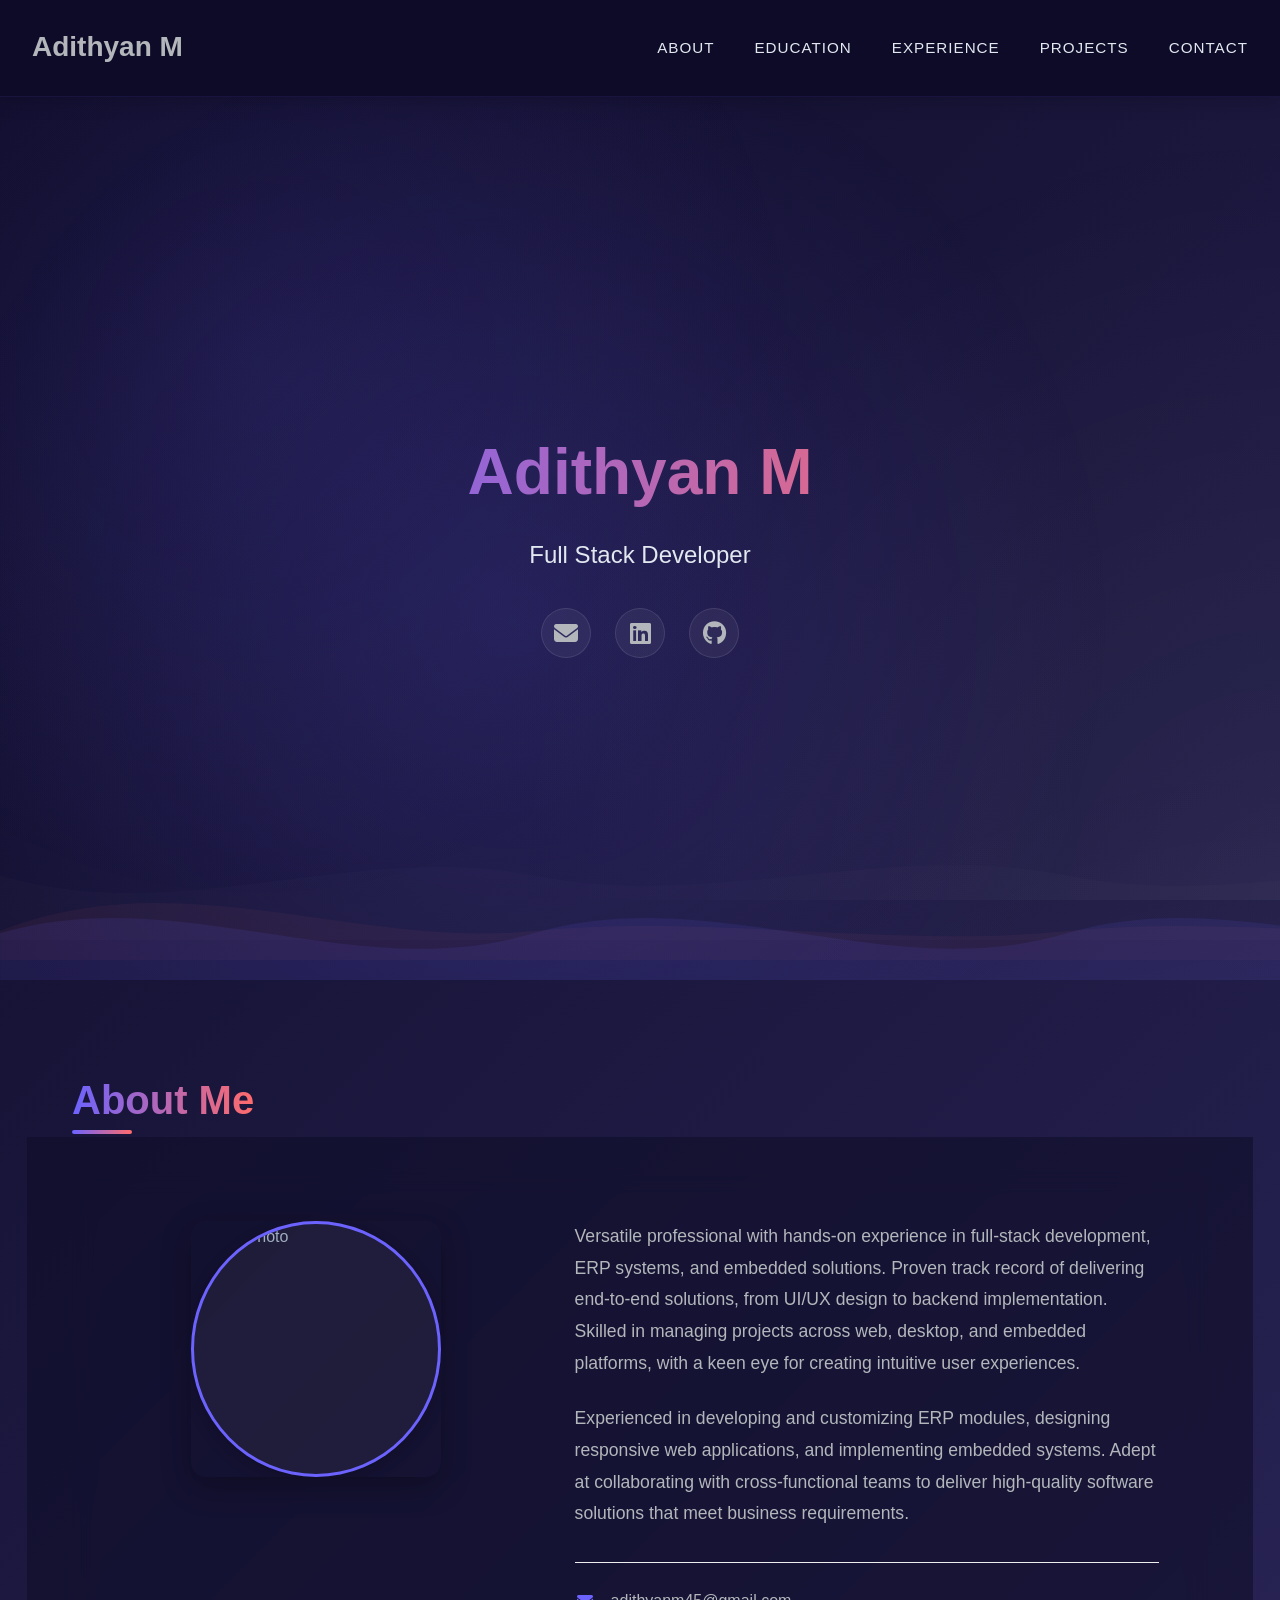
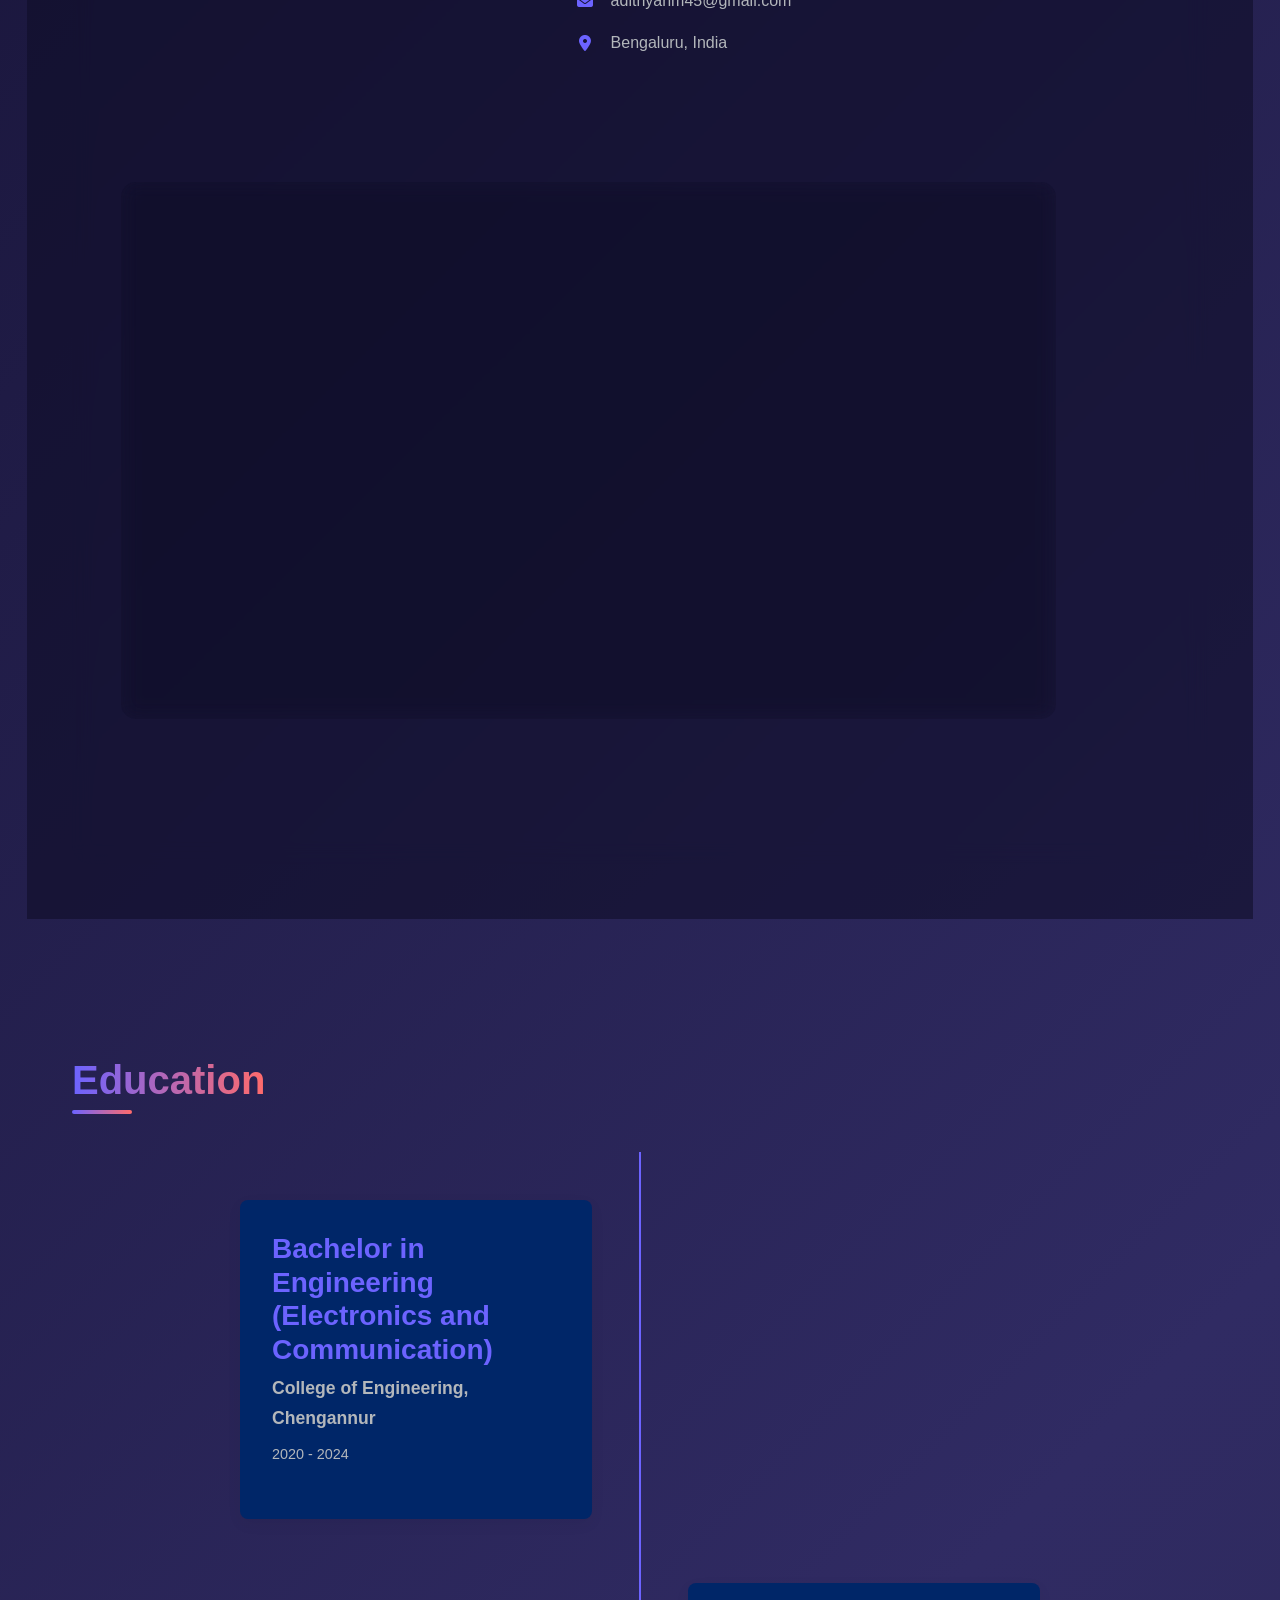
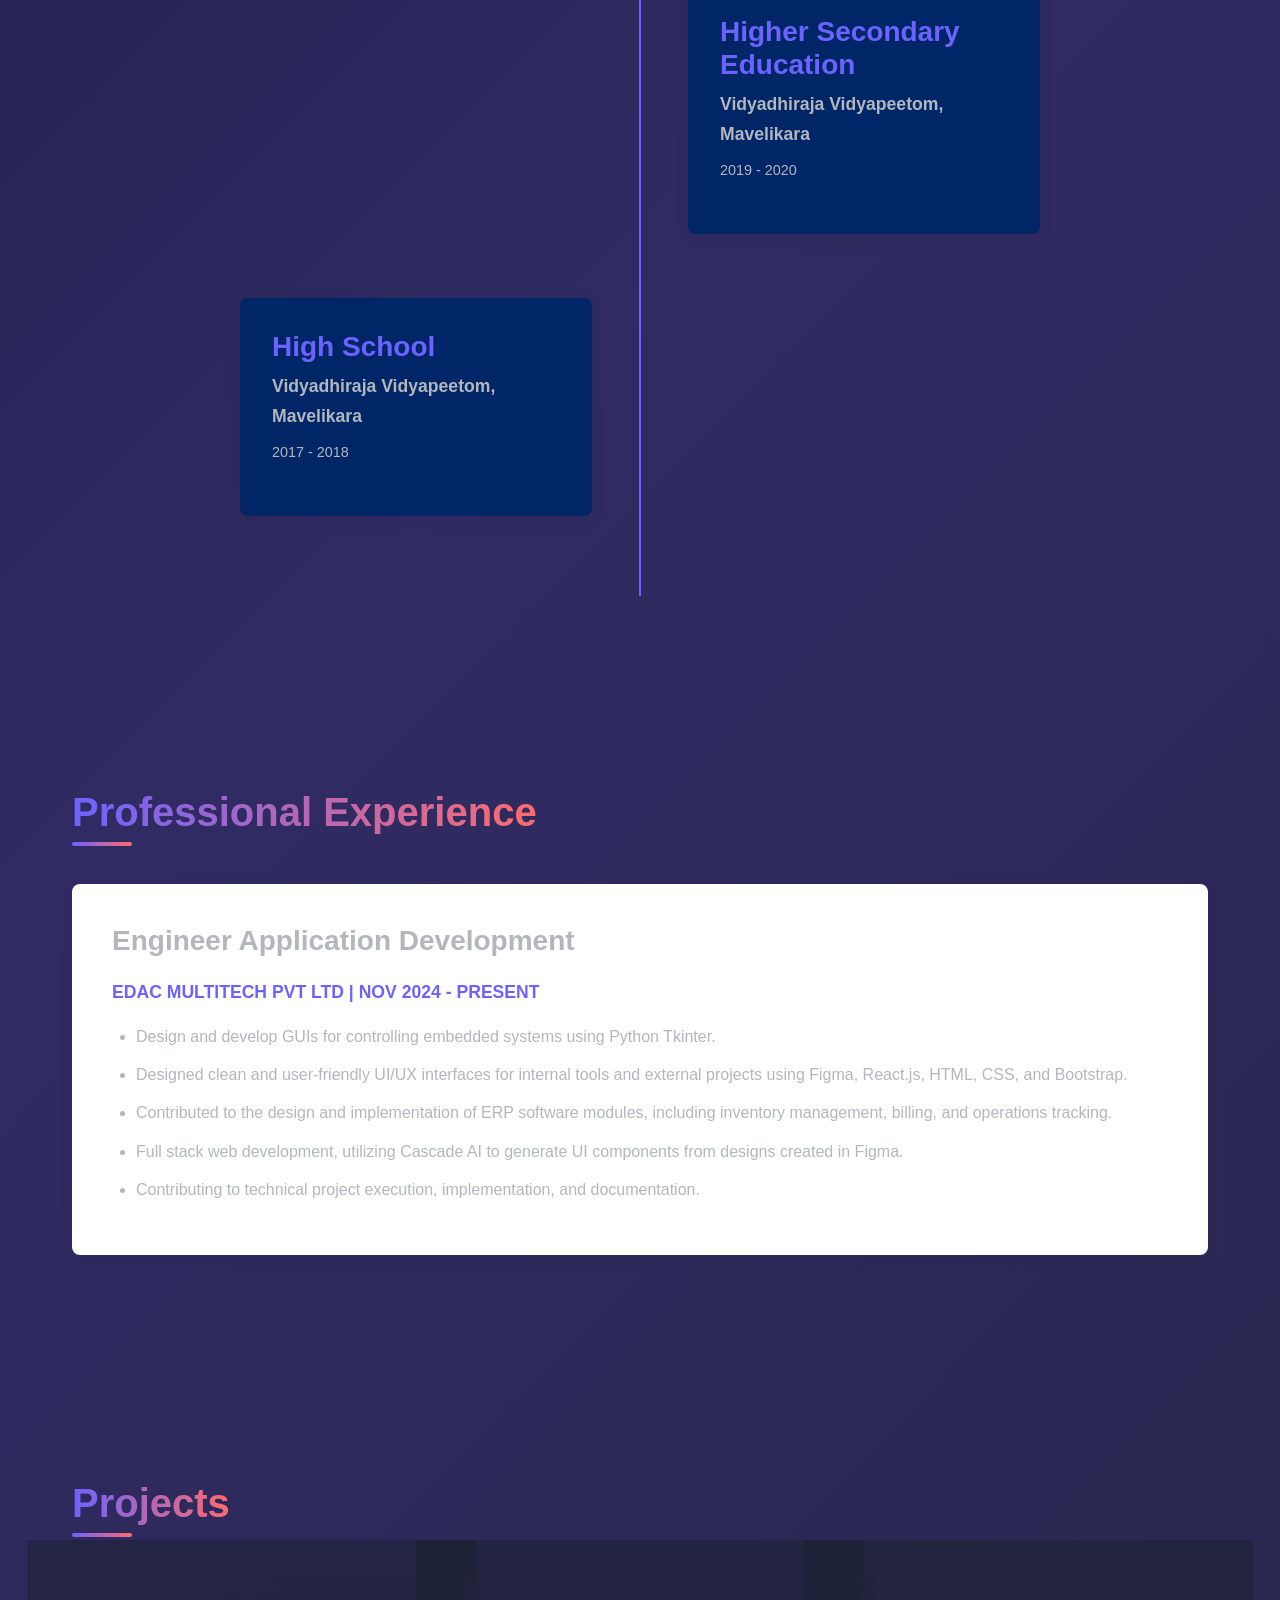
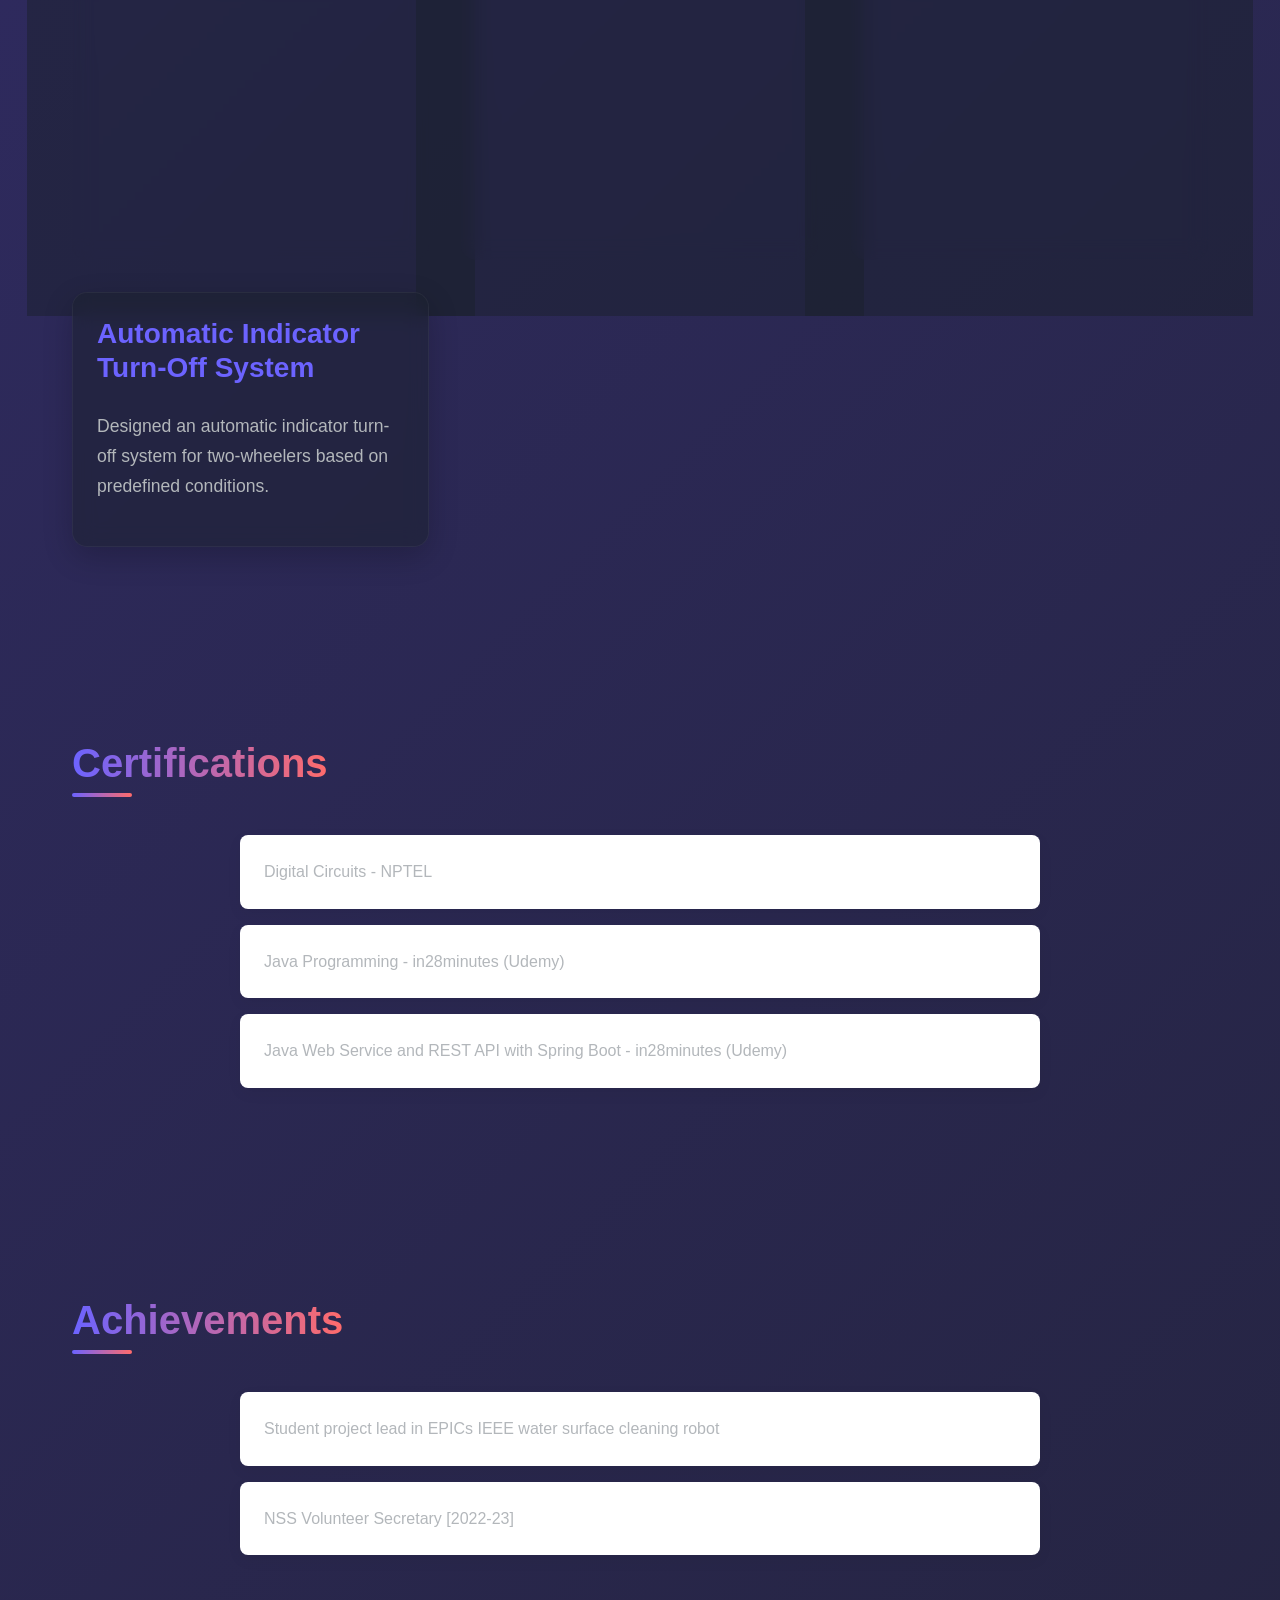
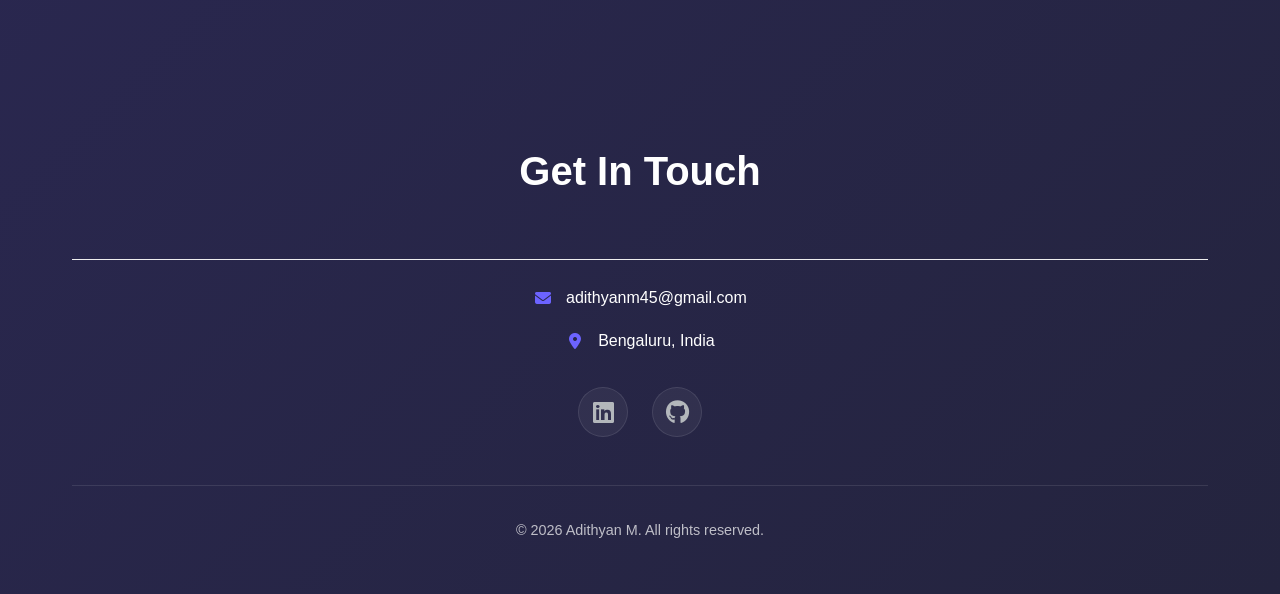
==== index.html @ 1c73ccea "first commit" ====
<!DOCTYPE html>
<html lang="en">
<head>
    <meta charset="UTF-8">
    <meta name="viewport" content="width=device-width, initial-scale=1.0">
    <title>Adithyan M - Portfolio</title>
    <link rel="stylesheet" href="https://cdnjs.cloudflare.com/ajax/libs/font-awesome/6.4.0/css/all.min.css">
    <link rel="stylesheet" href="styles.css">
</head>
<body>
    <header>
        <nav>
            <a href="#home" class="nav-logo">Adithyan M</a>
            <div class="menu-toggle">
                <span></span>
                <span></span>
                <span></span>
            </div>
            <ul class="nav-menu">
                <li><a href="#home" class="nav-link active">Home</a></li>
                <li><a href="#about" class="nav-link">About</a></li>
                <li><a href="#education" class="nav-link">Education</a></li>
                <li><a href="#experience" class="nav-link">Experience</a></li>
                <li><a href="#projects" class="nav-link">Projects</a></li>
                <li><a href="#contact" class="nav-link">Contact</a></li>
            </ul>
        </nav>
    </header>

    <section id="home" class="hero">
        <div class="container hero-content">
            <h1>Adithyan M</h1>
            <p class="tagline">Full Stack Developer</p>
            <div class="social-links">
                <a href="mailto:adithyanm45@gmail.com" target="_blank" aria-label="Email"><i class="fas fa-envelope"></i></a>
                <a href="https://www.linkedin.com/in/adithyan-m-a12174229" target="_blank" aria-label="LinkedIn"><i class="fab fa-linkedin"></i></a>
                <a href="https://github.com/adithyanm17" target="_blank" aria-label="GitHub"><i class="fab fa-github"></i></a>
            </div>
        </div>
        <div class="wave"></div>
        <div class="wave"></div>
        <div class="wave"></div>
    </section>

    <section id="about" class="section">
        <div class="container">
            <h2>About Me</h2>
            <div class="about-content">
                <div class="about-image">
                    <div class="photo-placeholder">
                        <img src="Ad.jpg" alt="Your Photo" class="profile-photo">
                    </div>
                </div> 
                <div class="about-text">
                    <p>Versatile professional with hands-on experience in full-stack development, ERP systems, and embedded solutions. Proven track record of delivering end-to-end solutions, from UI/UX design to backend implementation. Skilled in managing projects across web, desktop, and embedded platforms, with a keen eye for creating intuitive user experiences.</p>
                    <p>Experienced in developing and customizing ERP modules, designing responsive web applications, and implementing embedded systems. Adept at collaborating with cross-functional teams to deliver high-quality software solutions that meet business requirements.</p>
                    <div class="contact-info">
                        <p><i class="fas fa-envelope"></i> adithyanm45@gmail.com</p>
                        <p><i class="fas fa-map-marker-alt"></i> Bengaluru, India</p>
                    </div>
                </div>
                <div class="skills">
                    <h3>Skills</h3>
                    <div class="skills-grid">
                        <div class="skill-category">
                            <h4>Software/Tools</h4>
                            <div class="skill-tags">
                                <span>Spring Framework</span>
                                <span>Git</span>
                                <span>Eclipse</span>
                                <span>MySQL</span>
                                <span>VS Code</span>
                                <span>Microsoft Excel</span>
                                <span>Microsoft Word</span>
                                <span>Docker</span>
                                <span>AWS</span>
                                <span>Figma</span>
                                <span>Python-Tkinter</span>
                                <span>Cascade AI</span>
                                <span>Windsurf AI</span>
                            </div>
                        </div>
                        <div class="skill-category">
                            <h4>Web Development</h4>
                            <div class="skill-tags">
                                <span>Full-stack Development</span>
                                <span>HTML</span>
                                <span>CSS</span>
                                <span>JavaScript</span>
                                <span>React</span>
                            </div>
                        </div>
                        <div class="skill-category">
                            <h4>Programming Languages</h4>
                            <div class="skill-tags">
                                <span>Java</span>
                                <span>Python</span>
                            </div>
                        </div>
                        <div class="skill-category">
                            <h4>Soft Skills</h4>
                            <div class="skill-tags">
                                <span>Communication</span>
                                <span>Time Management</span>
                                <span>Documentation</span>
                                <span>Planning & Organizing</span>
                            </div>
                        </div>
                    </div>
                </div>
            </div>
        </div>
    </section>

    <section id="education" class="section bg-light">
        <div class="container">
            <h2>Education</h2>
            <div class="timeline">
                <div class="timeline-item">
                    <div class="timeline-content">
                        <h3>Bachelor in Engineering (Electronics and Communication)</h3>
                        <p class="institution">College of Engineering, Chengannur</p>
                        <p class="duration">2020 - 2024</p>
                    </div>
                </div>
                <div class="timeline-item">
                    <div class="timeline-content">
                        <h3>Higher Secondary Education</h3>
                        <p class="institution">Vidyadhiraja Vidyapeetom, Mavelikara</p>
                        <p class="duration">2019 - 2020</p>
                    </div>
                </div>
                <div class="timeline-item">
                    <div class="timeline-content">
                        <h3>High School</h3>
                        <p class="institution">Vidyadhiraja Vidyapeetom, Mavelikara</p>
                        <p class="duration">2017 - 2018</p>
                    </div>
                </div>
            </div>
        </div>
    </section>

    <section id="experience" class="section">
        <div class="container">
            <h2>Professional Experience</h2>
            <div class="experience-item">
                <h3>Engineer Application Development</h3>
                <p class="company">EDAC MULTITECH PVT LTD | NOV 2024 - PRESENT</p>
                <ul class="responsibilities">
                    <li>Design and develop GUIs for controlling embedded systems using Python Tkinter.</li>
                    <li>Designed clean and user-friendly UI/UX interfaces for internal tools and external projects using Figma, React.js, HTML, CSS, and Bootstrap.</li>
                    <li>Contributed to the design and implementation of ERP software modules, including inventory management, billing, and operations tracking.</li>
                    <li>Full stack web development, utilizing Cascade AI to generate UI components from designs created in Figma.</li>
                    <li>Contributing to technical project execution, implementation, and documentation.</li>
                </ul>
            </div>
        </div>
    </section>

    <section id="projects" class="section bg-light">
        <div class="container">
            <h2>Projects</h2>
            <div class="projects-grid">
                <div class="project-card">
                    <h3>Gayathri Naturals Website</h3>
                    <p>A website designed to showcase and promote Gayathri Naturals' organic and eco-friendly products.</p>
                </div>
                <div class="project-card">
                    <h3>Water Surface Cleaning Robot</h3>
                    <p>A project under EPICs in IEEE SIGHT, in collaboration with the Kerala Government's Pampa Punarjani Project.</p>
                </div>
                <div class="project-card">
                    <h3>EMG-Controlled Robotic Arm</h3>
                    <p>Developed a system that recognizes real-time EMG signals to control a robotic arm using machine learning.</p>
                </div>
                <div class="project-card">
                    <h3>Automatic Indicator Turn-Off System</h3>
                    <p>Designed an automatic indicator turn-off system for two-wheelers based on predefined conditions.</p>
                </div>
            </div>
        </div>
    </section>

    <section id="certifications" class="section">
        <div class="container">
            <h2>Certifications</h2>
            <ul class="certification-list">
                <li>Digital Circuits - NPTEL</li>
                <li>Java Programming - in28minutes (Udemy)</li>
                <li>Java Web Service and REST API with Spring Boot - in28minutes (Udemy)</li>
            </ul>
        </div>
    </section>

    <section id="achievements" class="section bg-light">
        <div class="container">
            <h2>Achievements</h2>
            <ul class="achievement-list">
                <li>Student project lead in EPICs IEEE water surface cleaning robot</li>
                <li>NSS Volunteer Secretary [2022-23]</li>
            </ul>
        </div>
    </section>

    <footer id="contact">
        <div class="container">
            <h2>Get In Touch</h2>
            <div class="contact-info">
                <p><i class="fas fa-envelope"></i> adithyanm45@gmail.com</p>
                <p><i class="fas fa-map-marker-alt"></i> Bengaluru, India</p>
            </div>
            <div class="social-links">
                <a href="https://www.linkedin.com/in/adithyan-m-a12174229" target="_blank"><i class="fab fa-linkedin"></i></a>
                <a href="https://github.com/adithyanm17" target="_blank"><i class="fab fa-github"></i></a>
            </div>
            <p class="copyright">&copy; 2025 Adithyan M. All rights reserved.</p>
        </div>
    </footer>

    <script src="script.js"></script>
</body>
</html>
---- styles.css ----
/* Global Styles */
:root {
    --primary-color: #6c63ff;
    --primary-light: #8a85ff;
    --primary-dark: #4a42cc;
    --secondary-color: #2d3748;
    --accent-color: #ff6b6b;
    --success-color: #4caf50;
    --warning-color: #ff9800;
    --error-color: #f44336;
    
    /* Dark Theme with Gradient */
    --bg-primary: #0f0c29;
    --bg-secondary: #1a1a40;
    --bg-tertiary: #16213e;
    --bg-gradient: linear-gradient(135deg, #0f0c29 0%, #302b63 50%, #24243e 100%);
    --bg-card: rgba(255, 255, 255, 0.03);
    --bg-hover: rgba(108, 99, 255, 0.1);
    --bg-active: rgba(108, 99, 255, 0.2);
    
    /* Modern Text Colors */
    --text-primary: #b3b7bb;
    --text-secondary: #e2e8f0;
    --text-muted: #a0aec0;
    --text-on-primary: #ffffff;
    
    /* Borders & Dividers */
    --border-color: rgba(255, 255, 255, 0.08);
    --divider-color: rgba(255, 255, 255, 0.05);
    
    /* Shadows */
    --shadow-sm: 0 1px 3px rgba(0, 0, 0, 0.12), 0 1px 2px rgba(0, 0, 0, 0.24);
    --shadow-md: 0 4px 6px rgba(0, 0, 0, 0.1), 0 1px 3px rgba(0, 0, 0, 0.08);
    --shadow-lg: 0 10px 25px -5px rgba(0, 0, 0, 0.1), 0 10px 10px -5px rgba(0, 0, 0, 0.04);
    --shadow-xl: 0 20px 25px -5px rgba(0, 0, 0, 0.1), 0 10px 10px -5px rgba(0, 0, 0, 0.04);
    
    /* Transitions */
    --transition-fast: all 0.15s cubic-bezier(0.4, 0, 0.2, 1);
    --transition-normal: all 0.3s cubic-bezier(0.4, 0, 0.2, 1);
    --transition-slow: all 0.5s cubic-bezier(0.4, 0, 0.2, 1);
    
    /* Typography */
    --font-sans: 'Poppins', -apple-system, BlinkMacSystemFont, 'Segoe UI', Roboto, Oxygen, Ubuntu, Cantarell, 'Open Sans', 'Helvetica Neue', sans-serif;
    --font-mono: 'Fira Code', 'SFMono-Regular', Consolas, 'Liberation Mono', Menlo, monospace;
    
    /* Layout */
    --header-height: 70px;
    --container-padding: 2rem;
    --section-padding: 6rem 0;
    --border-radius-sm: 4px;
    --border-radius-md: 8px;
    --border-radius-lg: 12px;
    --border-radius-xl: 16px;
    --border-radius-full: 9999px;
    
    /* Z-index */
    --z-dropdown: 1000;
    --z-sticky: 1020;
    --z-fixed: 1030;
    --z-modal-backdrop: 1040;
    --z-modal: 1050;
    --z-popover: 1060;
    --z-tooltip: 1070;
}

*,
*::before,
*::after {
    margin: 0;
    padding: 0;
    box-sizing: border-box;
}

html {
    scroll-behavior: smooth;
    font-size: 16px;
    -webkit-text-size-adjust: 100%;
    -webkit-tap-highlight-color: transparent;
}

body {
    font-family: var(--font-sans);
    line-height: 1.6;
    color: var(--text-primary);
    background: var(--bg-gradient);
    margin: 0;
    padding: 0;
    overflow-x: hidden;
    position: relative;
}

body::before {
    content: '';
    position: fixed;
    top: 0;
    left: 0;
    width: 100%;
    height: 100%;
    background: 
        radial-gradient(circle at 10% 20%, rgba(108, 99, 255, 0.1) 0%, transparent 20%),
        radial-gradient(circle at 90% 80%, rgba(255, 107, 107, 0.1) 0%, transparent 20%),
        radial-gradient(circle at 50% 50%, rgba(255, 255, 255, 0.05) 0%, transparent 50%);
    z-index: -1;
    animation: gradientBG 15s ease infinite;
    background-size: 200% 200%;
}

@keyframes gradientBG {
    0% { background-position: 0% 50%; }
    50% { background-position: 100% 50%; }
    100% { background-position: 0% 50%; }
}

/* Typography */
h1, h2, h3, h4, h5, h6 {
    font-weight: 700;
    line-height: 1.2;
    color: var(--text-primary);
    margin-bottom: 1rem;
}

h1 {
    font-size: 3.5rem;
    margin-bottom: 1.5rem;
    background: linear-gradient(90deg, var(--primary-color), var(--accent-color));
    background-clip: text;
    -webkit-background-clip: text;
    -webkit-text-fill-color: transparent;
    background-clip: text;
}

h2 {
    font-size: 2.5rem;
    margin-bottom: 2.5rem;
    position: relative;
    display: inline-block;
}

h2::after {
    content: '';
    position: absolute;
    left: 0;
    bottom: -10px;
    width: 60px;
    height: 4px;
    background: var(--gradient);
    border-radius: 2px;
}

h3 {
    font-size: 1.75rem;
    margin-bottom: 1.25rem;
}

p {
    margin-bottom: 1.25rem;
    color: var(--text-secondary);
    font-size: 1.1rem;
    line-height: 1.7;
}

a {
    color: var(--primary-color);
    text-decoration: none;
    transition: var(--transition-normal);
}

a:hover {
    color: var(--primary-light);
    text-decoration: none;
}

img {
    max-width: 100%;
    height: auto;
    display: block;
}

ul, ol {
    list-style: none;
}

button, 
input, 
textarea, 
select {
    font: inherit;
}

button {
    cursor: pointer;
    border: none;
    background: none;
    outline: none;
}

/* Container */
.container {
    width: 100%;
    max-width: 1200px;
    margin: 0 auto;
    padding: 0 var(--container-padding);
}

/* Buttons */
.btn {
    display: inline-block;
    padding: 0.75rem 1.75rem;
    border-radius: var(--border-radius-full);
    font-weight: 600;
    text-align: center;
    text-transform: uppercase;
    letter-spacing: 0.5px;
    transition: var(--transition-normal);
    cursor: pointer;
    border: none;
    outline: none;
    position: relative;
    overflow: hidden;
    z-index: 1;
}

.btn::before {
    content: '';
    position: absolute;
    top: 0;
    left: 0;
    width: 0;
    height: 100%;
    background-color: rgba(255, 255, 255, 0.1);
    transition: var(--transition-normal);
    z-index: -1;
}

.btn:hover::before {
    width: 100%;
}

.btn-primary {
    background: linear-gradient(135deg, var(--primary-color), var(--primary-dark));
    color: white;
    box-shadow: 0 4px 15px rgba(108, 99, 255, 0.3);
}

.btn-primary:hover {
    transform: translateY(-2px);
    box-shadow: 0 6px 20px rgba(108, 99, 255, 0.4);
}

.btn-outline {
    border: 2px solid var(--primary-color);
    color: var(--primary-color);
    background: transparent;
}

.btn-outline:hover {
    background: var(--primary-color);
    color: white;
    transform: translateY(-2px);
}

.about-image {
    position: relative;
    width: 100%;
    max-width: 220px; /* Slightly smaller than before */
    margin: 0 auto 2rem;
    display: flex;
    justify-content: center;
    align-items: center;
}

.photo-placeholder {
    width: 100%;
    padding-top: 100%; /* This creates a square container */
    position: relative;
    border-radius: 50%;
    overflow: hidden;
    border: 3px solid var(--primary-color);
    box-shadow: 0 5px 20px rgba(0, 0, 0, 0.2);
    background-color: rgba(255, 255, 255, 0.05);
}

.profile-photo {
    position: absolute;
    top: 0;
    left: 0;
    width: 100%;
    height: 100%;
    object-fit: cover;
    transition: transform 0.3s ease;
}

.photo-placeholder:hover .profile-photo {
    transform: scale(1.05);
}

/* Section Styling */
body {
    padding-top: 80px; /* Add padding to account for fixed header */
}

section {
    padding: var(--section-padding);
    position: relative;
}

.section-title {
    text-align: center;
    margin-bottom: 4rem;
}

.section-title h2 {
    display: inline-block;
    position: relative;
    padding-bottom: 1rem;
}

.section-title h2::after {
    left: 50%;
    transform: translateX(-50%);
}

/* Card Styling */
.card {
    background: var(--bg-card);
    border-radius: var(--border-radius-lg);
    padding: 2rem;
    transition: var(--transition-normal);
    height: 100%;
    border: 1px solid var(--border-color);
    backdrop-filter: blur(10px);
    overflow: hidden;
}

.card:hover {
    transform: translateY(-5px);
    box-shadow: var(--shadow-lg);
    border-color: rgba(255, 255, 255, 0.15);
}

/* Utility Classes */
.text-center { text-align: center; }
.text-left { text-align: left; }
.text-right { text-align: right; }
.text-primary { color: var(--primary-color); }
.text-accent { color: var(--accent-color); }
.text-muted { color: var(--text-muted); }
.bg-primary { background-color: var(--bg-primary); }
.bg-secondary { background-color: var(--bg-secondary); }
.bg-tertiary { background-color: var(--bg-tertiary); }
.mt-0 { margin-top: 0; }
.mb-0 { margin-bottom: 0; }
.mb-1 { margin-bottom: 0.5rem; }
.mb-2 { margin-bottom: 1rem; }
.mb-3 { margin-bottom: 1.5rem; }
.mb-4 { margin-bottom: 2rem; }
.mb-5 { margin-bottom: 3rem; }
.pt-0 { padding-top: 0; }
.pb-0 { padding-bottom: 0; }
.pt-1 { padding-top: 0.5rem; }
.pb-1 { padding-bottom: 0.5rem; }
.pt-2 { padding-top: 1rem; }
.pb-2 { padding-bottom: 1rem; }
.d-block { display: block; }
.d-inline { display: inline; }
.d-inline-block { display: inline-block; }
.d-flex { display: flex; }
.align-items-center { align-items: center; }
.justify-content-between { justify-content: space-between; }
.flex-wrap { flex-wrap: wrap; }

/* Header & Navigation */
header {
    background: rgba(15, 12, 41, 0.98);
    backdrop-filter: blur(10px);
    -webkit-backdrop-filter: blur(10px);
    position: fixed;
    top: 0;
    left: 0;
    width: 100%;
    z-index: 1000;
    transition: all 0.4s cubic-bezier(0.4, 0, 0.2, 1);
    box-shadow: 0 2px 20px rgba(0, 0, 0, 0.2);
    padding: 0.8rem 0;
    border-bottom: 1px solid rgba(108, 99, 255, 0.1);
    will-change: transform, background, box-shadow;
}

/* Remove scrolled state since we want it always fixed */

nav {
    display: flex;
    justify-content: space-between;
    align-items: center;
    height: var(--header-height);
    padding: 0 var(--container-padding);
    max-width: 1400px;
    margin: 0 auto;
    position: relative;
}

.hero-content {
    max-width: 800px;
    margin: 0 auto;
    position: relative;
    z-index: 2;
    padding: 0 20px;
    text-align: center;
}

.nav-logo {
    font-size: 1.75rem;
    font-weight: 700;
    color: var(--text-primary);
    text-decoration: none;
    display: flex;
    align-items: center;
    transition: var(--transition-normal);
    z-index: var(--z-fixed) + 1;
}

.nav-logo span {
    color: var(--primary-color);
    transition: var(--transition-normal);
}

.nav-logo:hover {
    transform: translateY(-2px);
}

.nav-logo:hover span {
    color: var(--accent-color);
}

.nav-menu {
    display: flex;
    list-style: none;
    margin: 0;
    padding: 0;
    align-items: center;
}

.nav-menu li {
    margin-left: 2.5rem;
    position: relative;
}

.nav-link {
    color: var(--text-secondary);
    text-decoration: none;
    font-weight: 500;
    font-size: 0.95rem;
    text-transform: uppercase;
    letter-spacing: 1px;
    padding: 0.5rem 0;
    position: relative;
    transition: var(--transition-normal);
    display: inline-block;
}

.nav-link::before {
    content: attr(data-text);
    position: absolute;
    top: 0;
    left: 0;
    width: 0;
    height: 100%;
    color: var(--primary-color);
    overflow: hidden;
    white-space: nowrap;
    transition: var(--transition-normal);
}

.nav-link:hover,
.nav-link.active {
    color: transparent;
}

.nav-link:hover::before,
.nav-link.active::before {
    width: 100%;
}

.menu-toggle {
    display: none;
    flex-direction: column;
    justify-content: space-between;
    width: 28px;
    height: 20px;
    cursor: pointer;
    z-index: var(--z-modal);
    position: relative;
    background: transparent;
    border: none;
    padding: 0;
    outline: none;
}

.menu-toggle:focus {
    outline: none;
}

.menu-toggle span {
    display: block;
    width: 100%;
    height: 2px;
    background-color: var(--text-primary);
    border-radius: 4px;
    transition: var(--transition-normal);
    transform-origin: center;
}

.menu-toggle.active span:nth-child(1) {
    transform: translateY(9px) rotate(45deg);
    background-color: var(--primary-color);
}

.menu-toggle.active span:nth-child(2) {
    opacity: 0;
    transform: translateX(-20px);
}

.menu-toggle.active span:nth-child(3) {
    transform: translateY(-9px) rotate(-45deg);
    background-color: var(--primary-color);
}

/* Mobile Navigation */
@media (max-width: 992px) {
    :root {
        --header-height: 70px;
        --container-padding: 1.5rem;
    }
    
    .menu-toggle {
        display: flex;
    }
    
    .nav-menu {
        position: fixed;
        top: 0;
        right: -100%;
        width: 85%;
        max-width: 400px;
        height: 100vh;
        background-color: var(--bg-secondary);
        flex-direction: column;
        justify-content: center;
        align-items: center;
        transition: var(--transition-slow);
        padding: 2rem;
        box-shadow: -5px 0 30px rgba(0, 0, 0, 0.3);
        z-index: var(--z-modal);
        border-left: 1px solid var(--border-color);
    }
    
    .nav-menu.active {
        right: 0;
    }
    
    .nav-menu li {
        margin: 1.5rem 0;
        opacity: 0;
        transform: translateX(20px);
        transition: all 0.4s ease-in-out;
    }
    
    .nav-menu.active li {
        opacity: 1;
        transform: translateX(0);
    }
    
    .nav-menu.active li:nth-child(1) { transition-delay: 0.1s; }
    .nav-menu.active li:nth-child(2) { transition-delay: 0.2s; }
    .nav-menu.active li:nth-child(3) { transition-delay: 0.3s; }
    .nav-menu.active li:nth-child(4) { transition-delay: 0.4s; }
    .nav-menu.active li:nth-child(5) { transition-delay: 0.5s; }
    .nav-menu.active li:nth-child(6) { transition-delay: 0.6s; }
    
    .nav-link {
        font-size: 1.25rem;
        padding: 0.75rem 1.5rem;
        border-radius: var(--border-radius-md);
    }
    
    .nav-link::before {
        display: none;
    }
    
    .nav-link:hover,
    .nav-link.active {
        background-color: var(--bg-hover);
        color: var(--primary-color);
        transform: translateX(5px);
    }
    
    body.no-scroll {
        overflow: hidden;
        padding-right: 15px; /* Prevent content shift when scrollbar disappears */
    }
    
    .scrolled .nav-logo {
        font-size: 1.5rem;
    }
}

@media (max-width: 480px) {
    :root {
        --container-padding: 1.25rem;
    }
    
    .nav-logo {
        font-size: 1.5rem;
    }
    
    .menu-toggle {
        width: 24px;
        height: 18px;
    }
    
    .menu-toggle.active span:nth-child(1) {
        transform: translateY(8px) rotate(45deg);
    }
    
    .menu-toggle.active span:nth-child(3) {
        transform: translateY(-8px) rotate(-45deg);
    }
    
    .nav-menu {
        width: 100%;
        max-width: 100%;
    }
    
    .nav-link {
        font-size: 1.1rem;
        padding: 0.6rem 1.25rem;
    }
}

/* Hero Section with Enhanced Wave Animation */
.hero {
    min-height: 100vh;
    height: 100%;
    display: flex;
    align-items: center;
    justify-content: center;
    text-align: center;
    padding: 6rem 1rem 4rem;
    position: relative;
    overflow: hidden;
}

.hero::before {
    content: '';
    position: absolute;
    top: 0;
    left: 0;
    width: 100%;
    height: 100%;
    background: 
        radial-gradient(circle at 20% 30%, rgba(108, 99, 255, 0.15) 0%, transparent 25%),
        radial-gradient(circle at 80% 70%, rgba(255, 107, 107, 0.15) 0%, transparent 25%),
        radial-gradient(circle at 50% 80%, rgba(255, 255, 255, 0.05) 0%, transparent 40%);
    z-index: -1;
    animation: gradientBG 15s ease infinite;
    background-size: 200% 200%;
}

.wave {
    position: absolute;
    bottom: 0;
    left: 0;
    width: 100%;
    height: 100px;
    background: url('data:image/svg+xml;utf8,<svg viewBox="0 0 1440 120" xmlns="http://www.w3.org/2000/svg"><path d="M0,60 C200,0 400,120 600,60 C800,0 1000,120 1200,60 C1400,0 1600,120 1800,60 L1800,120 L0,120 Z" fill="rgba(108, 99, 255, 0.1)"/></svg>');
    background-size: cover;
    background-repeat: no-repeat;
    animation: wave 15s linear infinite;
}

.wave:nth-child(2) {
    bottom: 20px;
    opacity: 0.5;
    animation: wave 20s linear infinite reverse;
    background-image: url('data:image/svg+xml;utf8,<svg viewBox="0 0 1440 120" xmlns="http://www.w3.org/2000/svg"><path d="M0,80 C200,0 400,100 600,80 C800,60 1000,100 1200,80 C1400,60 1600,100 1800,80 L1800,120 L0,120 Z" fill="rgba(255, 107, 107, 0.1)"/></svg>');
}

.wave:nth-child(3) {
    bottom: 40px;
    opacity: 0.3;
    animation: wave 25s linear infinite;
    background-image: url('data:image/svg+xml;utf8,<svg viewBox="0 0 1440 120" xmlns="http://www.w3.org/2000/svg"><path d="M0,40 C200,100 400,0 600,40 C800,80 1000,0 1200,40 C1400,80 1600,0 1800,40 L1800,120 L0,120 Z" fill="rgba(255, 255, 255, 0.05)"/></svg>');
}

@keyframes wave {
    0% { background-position-x: 0; }
    100% { background-position-x: 1440px; }
}

@keyframes pulse {
    0%, 100% { transform: scale(1); opacity: 0.5; }
    50% { transform: scale(1.1); opacity: 0.8; }
}

.hero h1 {
    font-size: 4rem;
    margin-bottom: 1.5rem;
    background: linear-gradient(90deg, var(--primary-color), var(--accent-color));
    background-clip: text;
    -webkit-background-clip: text;
    -webkit-text-fill-color: transparent;
    animation: fadeInUp 1s ease-out;
}

.hero .tagline {
    font-size: 1.5rem;
    color: var(--text-secondary);
    margin-bottom: 2rem;
    opacity: 0;
    animation: fadeInUp 1s ease-out 0.3s forwards;
}

.social-links {
    display: flex;
    justify-content: center;
    gap: 1.5rem;
    margin-top: 2rem;
    opacity: 0;
    animation: fadeInUp 1s ease-out 0.6s forwards;
}

.social-links a {
    display: flex;
    align-items: center;
    justify-content: center;
    width: 50px;
    height: 50px;
    border-radius: 50%;
    background: rgba(255, 255, 255, 0.05);
    color: var(--text-primary);
    font-size: 1.5rem;
    transition: all 0.3s cubic-bezier(0.4, 0, 0.2, 1);
    border: 1px solid rgba(255, 255, 255, 0.1);
}

.social-links a:hover {
    background: var(--primary-color);
    color: white;
    transform: translateY(-5px) scale(1.1);
    box-shadow: 0 10px 20px rgba(108, 99, 255, 0.3);
}

/* About Section */
.about-content {
    display: grid;
    grid-template-columns: 1fr 1.5fr;
    gap: 4rem;
    align-items: flex-start;
    background: rgba(16, 14, 41, 0.6);
    padding: 3rem;
    border-radius: 20px;
    backdrop-filter: blur(10px);
    border: 1px solid rgba(255, 255, 255, 0.1);
    box-shadow: 0 10px 30px rgba(0, 0, 0, 0.2);
    transform: translateY(30px);
    opacity: 0;
    animation: fadeInUp 0.8s cubic-bezier(0.2, 0.8, 0.2, 1) 0.3s forwards;
}

.about-content:hover {
    transform: translateY(-5px);
    box-shadow: 0 15px 40px rgba(0, 0, 0, 0.3);
    border-color: rgba(108, 99, 255, 0.3);
}

.about-image {
    position: relative;
    overflow: hidden;
    border-radius: 15px;
    box-shadow: 0 10px 30px rgba(0, 0, 0, 0.3);
    transform: translateX(-20px);
    opacity: 0;
    animation: fadeInLeft 0.8s cubic-bezier(0.2, 0.8, 0.2, 1) 0.5s forwards;
}

.about-text {
    color: #e0e0ff;
    line-height: 1.8;
    transform: translateX(20px);
    opacity: 0;
    animation: fadeInRight 0.8s cubic-bezier(0.2, 0.8, 0.2, 1) 0.5s forwards;
}

.about-text p {
    margin-bottom: 1.5rem;
    font-size: 1.1rem;
    color: #e0e0ff;
}

@keyframes fadeInLeft {
    from {
        opacity: 0;
        transform: translateX(-30px);
    }
    to {
        opacity: 1;
        transform: translateX(0);
    }
}

@keyframes fadeInRight {
    from {
        opacity: 0;
        transform: translateX(30px);
    }
    to {
        opacity: 1;
        transform: translateX(0);
    }
}

/* Modern Skills Section */
.skills {
    margin: 6rem 0;
    padding: 3rem 2rem;
    background: rgba(26, 32, 44, 0.5);
    backdrop-filter: blur(10px);
    -webkit-backdrop-filter: blur(10px);
    border-radius: 20px;
    border: 1px solid rgba(255, 255, 255, 0.1);
    box-shadow: 0 10px 30px rgba(0, 0, 0, 0.2);
    transform: translateY(30px);
    opacity: 0;
    animation: fadeInUp 0.8s cubic-bezier(0.2, 0.8, 0.2, 1) 0.7s forwards;
    position: relative;
    overflow: hidden;
}

.skills::before {
    content: '';
    position: absolute;
    top: 0;
    left: 0;
    width: 100%;
    height: 5px;
    background: linear-gradient(90deg, var(--primary-color), var(--accent-color));
    animation: progress 2s ease-in-out;
}

@keyframes progress {
    from { width: 0; }
    to { width: 100%; }
}

.skills h3 {
    color: #003693;
    margin-bottom: 1.5rem;
    font-size: 1.5rem;
    position: relative;
    display: inline-block;
}

.skills h3::after {
    content: '';
    position: absolute;
    left: 0;
    bottom: -8px;
    width: 50px;
    height: 3px;
    background: linear-gradient(90deg, #6c63ff, #ff6b6b);
    border-radius: 2px;
}

.skills-grid {
    display: grid;
    grid-template-columns: repeat(auto-fit, minmax(250px, 1fr));
    gap: 1.5rem;
}

.skill-category {
    background: rgba(255, 255, 255, 0.05);
    padding: 1.5rem;
    border-radius: 10px;
    transition: all 0.3s ease;
}

.skill-category:hover {
    transform: translateY(-5px);
    background: rgba(255, 255, 255, 0.08);
    box-shadow: 0 8px 25px rgba(0, 0, 0, 0.2);
}

.skill-category h4 {
    color: #fff;
    margin-bottom: 1rem;
    font-size: 1.1rem;
}

.skill-tags {
    display: flex;
    flex-wrap: wrap;
    gap: 0.5rem;
}

.skill-tags span {
    background: rgba(108, 99, 255, 0.15);
    color: #e0e0ff;
    padding: 0.4rem 0.9rem;
    border-radius: 20px;
    font-size: 0.9rem;
    transition: all 0.3s ease;
}

.skill-tags span:hover {
    background: rgba(108, 99, 255, 0.3);
    transform: translateY(-2px);
}

.about-image {
    position: relative;
    width: 100%;
    max-width: 250px;
    margin: 0 auto;
    display: flex;
    justify-content: center;
    align-items: center;
}

.photo-placeholder {
width: 100%;
padding-top: 100%;
background: rgba(255, 255, 255, 0.05);
border-radius: 50%;
display: flex;
flex-direction: column;
justify-content: center;
align-items: center;
color: var(--text-muted);
border: 3px solid var(--primary-color);
transition: all 0.3s ease;
overflow: hidden;
position: relative;
box-shadow: 0 5px 15px rgba(0, 0, 0, 0.2);
}

.photo-placeholder i {
font-size: 2.5rem;
margin-bottom: 0.5rem;
position: absolute;
top: 50%;
left: 50%;
transform: translate(-50%, -50%);
}

.photo-placeholder span {
position: absolute;
bottom: 20%;
left: 0;
right: 0;
text-align: center;
font-size: 0.8rem;
color: var(--text-primary);
font-weight: 500;
}

.about-text {
color: var(--text-color);
}

.about-text p {
    margin-bottom: 1.5rem;
    font-size: 1.1rem;
    line-height: 1.8;
    color: var(--text-color);
}

.contact-info {
    margin-top: 2rem;
    padding-top: 1.5rem;
    border-top: 1px solid #eee;
}

.contact-info p {
    display: flex;
    align-items: center;
    margin-bottom: 0.8rem;
    color: var(--text-color);
    font-size: 1rem;
}

.contact-info i {
    margin-right: 1rem;
    color: var(--primary-color);
    width: 20px;
    text-align: center;
}

.skills {
    margin-top: 3rem;
    background: #fff;
    padding: 2rem;
    border-radius: 15px;
    box-shadow: 0 10px 30px rgba(0, 0, 0, 0.05);
    width: 240%;
    max-width: 2400px;
    margin-left: auto;
    margin-right: auto;
}

.skills h3 {
    margin-bottom: 1.5rem;
    color: var(--dark-color);
    text-align: center;
    font-size: 1.8rem;
    position: relative;
    padding-bottom: 1rem;
}

.skills h3::after {
    content: '';
    position: absolute;
    bottom: 0;
    left: 50%;
    transform: translateX(-50%);
    width: 80px;
    height: 3px;
    background: var(--primary-color);
}

.skills-grid {
    display: grid;
    grid-template-columns: repeat(2, 1fr);
    gap: 1.5rem;
}

.skill-category {
    background: #f9faff;
    border-radius: 12px;
    padding: 1rem 1.2rem;
    transition: all 0.3s ease;
    border: 1px solid #eef2ff;
    margin-bottom: 0;
}

.skill-category:hover {
    transform: translateY(-3px);
    box-shadow: 0 8px 20px rgba(0, 0, 0, 0.05);
    border-color: #d6e0ff;
}

.skill-category h4 {
    margin: 0 0 0.8rem 0;
    color: var(--dark-color);
    font-size: 1rem;
    position: relative;
    padding-bottom: 0.5rem;
    display: flex;
    align-items: center;
}

.skill-category h4::before {
    content: '';
    display: inline-block;
    width: 6px;
    height: 6px;
    background-color: var(--primary-color);
    border-radius: 50%;
    margin-right: 8px;
}

.skill-category h4::after {
    content: '';
    position: absolute;
    bottom: 0;
    left: 0;
    width: 30px;
    height: 2px;
    background: linear-gradient(90deg, var(--primary-color), rgba(52, 152, 219, 0.2));
    border-radius: 2px;
}

.skill-tags {
    display: flex;
    flex-wrap: wrap;
    gap: 0.5rem;
}

.skill-tags span {
    background-color: #fff;
    color: var(--text-color);
    padding: 0.3rem 0.8rem;
    border-radius: 15px;
    font-size: 0.8rem;
    transition: all 0.2s ease;
    border: 1px solid #e0e6ff;
    font-weight: 500;
    box-shadow: 0 1px 3px rgba(0, 0, 0, 0.03);
    white-space: nowrap;
}

.skill-tags span:hover {
    background-color: var(--primary-color);
    color: #fff;
    transform: translateY(-1px);
    box-shadow: 0 3px 8px rgba(52, 152, 219, 0.2);
    border-color: var(--primary-color);
}

/* Responsive adjustments */
@media (max-width: 1024px) {
    .skills {
        padding: 1.5rem;
    }
    
    .skills-grid {
        grid-template-columns: 1fr;
    }
    
    .skill-category {
        padding: 1rem;
    }
    
    .skill-tags span {
        font-size: 0.85rem;
        padding: 0.4rem 0.9rem;
    }
}

/* Education Section */
.timeline {
    position: relative;
    max-width: 800px;
    margin: 0 auto;
    padding: 2rem 0;
}

.timeline::before {
    content: '';
    position: absolute;
    width: 2px;
    background-color: var(--primary-color);
    top: 0;
    bottom: 0;
    left: 50%;
    margin-left: -1px;
}

.timeline-item {
    padding: 1rem 0;
    position: relative;
    width: 50%;
    padding-right: 3rem;
    margin-bottom: 2rem;
}

.timeline-item:nth-child(odd) {
    left: 0;
}

.timeline-item:nth-child(even) {
    left: 50%;
    padding-left: 3rem;
    padding-right: 0;
}

.timeline-content {
    padding: 2rem;
    background-color: #002668;
    border-radius: 8px;
    box-shadow: 0 5px 15px rgba(0, 0, 0, 0.05);
    transition: var(--transition);
}

.timeline-item:hover .timeline-content {
    transform: translateY(-5px);
    box-shadow: 0 10px 25px rgba(0, 0, 0, 0.1);
}

.timeline-content h3 {
    color: var(--primary-color);
    margin-bottom: 0.5rem;
}

.institution {
    font-weight: 600;
    color: var(--dark-color);
    margin-bottom: 0.5rem;
}

.duration {
    color: var(--text-light);
    font-size: 0.9rem;
}

/* Experience Section */
.experience-item {
    background-color: #fff;
    border-radius: 8px;
    padding: 2.5rem;
    margin-bottom: 2rem;
    box-shadow: 0 5px 15px rgba(0, 0, 0, 0.05);
    transition: var(--transition);
}

.experience-item:hover {
    transform: translateY(-5px);
    box-shadow: 0 10px 25px rgba(0, 0, 0, 0.1);
}

.company {
    color: var(--primary-color);
    font-weight: 600;
    margin-bottom: 1rem;
    display: block;
}

.responsibilities {
    list-style-type: disc;
    padding-left: 1.5rem;
}

.responsibilities li {
    margin-bottom: 0.8rem;
    line-height: 1.6;
}

/* Projects Section */
.projects-grid {
    display: grid;
    grid-template-columns: repeat(auto-fit, minmax(300px, 1fr));
    gap: 2rem;
}

/* Modern Project Cards */
.project-card {
    background: rgba(26, 32, 44, 0.5);
    border-radius: 15px;
    overflow: hidden;
    box-shadow: 0 10px 30px rgba(0, 0, 0, 0.2);
    transition: all 0.4s cubic-bezier(0.4, 0, 0.2, 1);
    border: 1px solid rgba(255, 255, 255, 0.05);
    transform: translateY(0);
    position: relative;
    backdrop-filter: blur(10px);
    -webkit-backdrop-filter: blur(10px);
}

.project-card:hover {
    transform: translateY(-10px) scale(1.02);
    box-shadow: 0 15px 40px rgba(0, 0, 0, 0.3);
    border-color: rgba(108, 99, 255, 0.3);
}

.project-card::before {
    content: '';
    position: absolute;
    top: 0;
    left: 0;
    width: 100%;
    height: 5px;
    background: linear-gradient(90deg, var(--primary-color), var(--accent-color));
    opacity: 0;
    transition: opacity 0.3s ease;
}

.project-card:hover::before {
    opacity: 1;
}

.project-card:hover {
    transform: translateY(-5px);
    box-shadow: 0 10px 25px rgba(0, 0, 0, 0.1);
}

.project-card h3 {
    padding: 1.5rem 1.5rem 0.5rem;
    color: var(--primary-color);
}

.project-card p {
    padding: 0 1.5rem 1.5rem;
    color: var(--text-light);
}

/* Certifications & Achievements */
.certification-list,
.achievement-list {
    max-width: 800px;
    margin: 0 auto;
}

.certification-list li,
.achievement-list li {
    background-color: #fff;
    margin-bottom: 1rem;
    padding: 1.5rem;
    border-radius: 8px;
    box-shadow: 0 5px 15px rgba(0, 0, 0, 0.05);
    transition: var(--transition);
}

.certification-list li:hover,
.achievement-list li:hover {
    transform: translateY(-3px);
    box-shadow: 0 8px 20px rgba(0, 0, 0, 0.1);
}

/* Contact Section */
footer {
    background-color: var(--dark-color);
    color: #fff;
    padding: 5rem 0 2rem;
    text-align: center;
}

footer h2 {
    color: #fff;
    margin-bottom: 2rem;
}

footer .contact-info {
    margin-bottom: 2rem;
}

footer .contact-info p {
    margin-bottom: 1rem;
    display: flex;
    align-items: center;
    justify-content: center;
}

footer .contact-info i {
    margin-right: 0.8rem;
    color: var(--primary-color);
}

.copyright {
    margin-top: 3rem;
    padding-top: 2rem;
    border-top: 1px solid rgba(255, 255, 255, 0.1);
    color: rgba(255, 255, 255, 0.7);
    font-size: 0.9rem;
}

/* Animations */
@keyframes fadeInUp {
    from {
        opacity: 0;
        transform: translate3d(0, 30px, 0);
    }
    to {
        opacity: 1;
        transform: translate3d(0, 0, 0);
    }
}

@keyframes float {
    0%, 100% { transform: translateY(0); }
    50% { transform: translateY(-10px); }
}

@keyframes gradient {
    0% { background-position: 0% 50%; }
    50% { background-position: 100% 50%; }
    100% { background-position: 0% 50%; }
}

/* Section Headers */
section h2 {
    position: relative;
    display: inline-block;
    margin-bottom: 3rem;
    font-size: 2.5rem;
    background: linear-gradient(90deg, var(--primary-color), var(--accent-color));
    background-clip: text;
    -webkit-background-clip: text;
    -webkit-text-fill-color: transparent;
    opacity: 0;
    animation: fadeInUp 0.8s ease-out 0.3s forwards;
}

section h2::after {
    content: '';
    position: absolute;
    left: 0;
    bottom: -10px;
    width: 60px;
    height: 4px;
    background: linear-gradient(90deg, var(--primary-color), var(--accent-color));
    border-radius: 2px;
}

/* Smooth Scroll Behavior */
html {
    scroll-behavior: smooth;
}

/* Custom Scrollbar */
::-webkit-scrollbar {
    width: 10px;
}

::-webkit-scrollbar-track {
    background: var(--bg-secondary);
}

::-webkit-scrollbar-thumb {
    background: var(--primary-color);
    border-radius: 5px;
}

::-webkit-scrollbar-thumb:hover {
    background: var(--primary-light);
}

@keyframes fadeInDown {
    from {
        opacity: 0;
        transform: translate3d(0, -30px, 0);
    }
    to {
        opacity: 1;
        transform: translateY(0);
    }
}

/* Responsive Design */
@media (max-width: 992px) {
    .about-content {
        grid-template-columns: 1fr;
        gap: 2rem;
    }
    
    .timeline::before {
        left: 31px;
    }
    
    .timeline-item {
        width: 100%;
        padding-left: 70px;
        padding-right: 0;
    }
    
    .timeline-item:nth-child(even) {
        left: 0;
        padding-left: 70px;
    }
}

@media (max-width: 768px) {
    nav ul {
        display: none;
    }
    
    .hero h1 {
        font-size: 3rem;
    }
    
    .tagline {
        font-size: 1.2rem;
    }
    
    .section {
        padding: 4rem 0;
    }
    
    .projects-grid {
        grid-template-columns: 1fr;
    }
}

@media (max-width: 576px) {
    .hero h1 {
        font-size: 2.5rem;
    }
    
    .section h2 {
        font-size: 2rem;
    }
    
    .experience-item,
    .project-card,
    .certification-list li,
    .achievement-list li {
        padding: 1.5rem;
    }
}
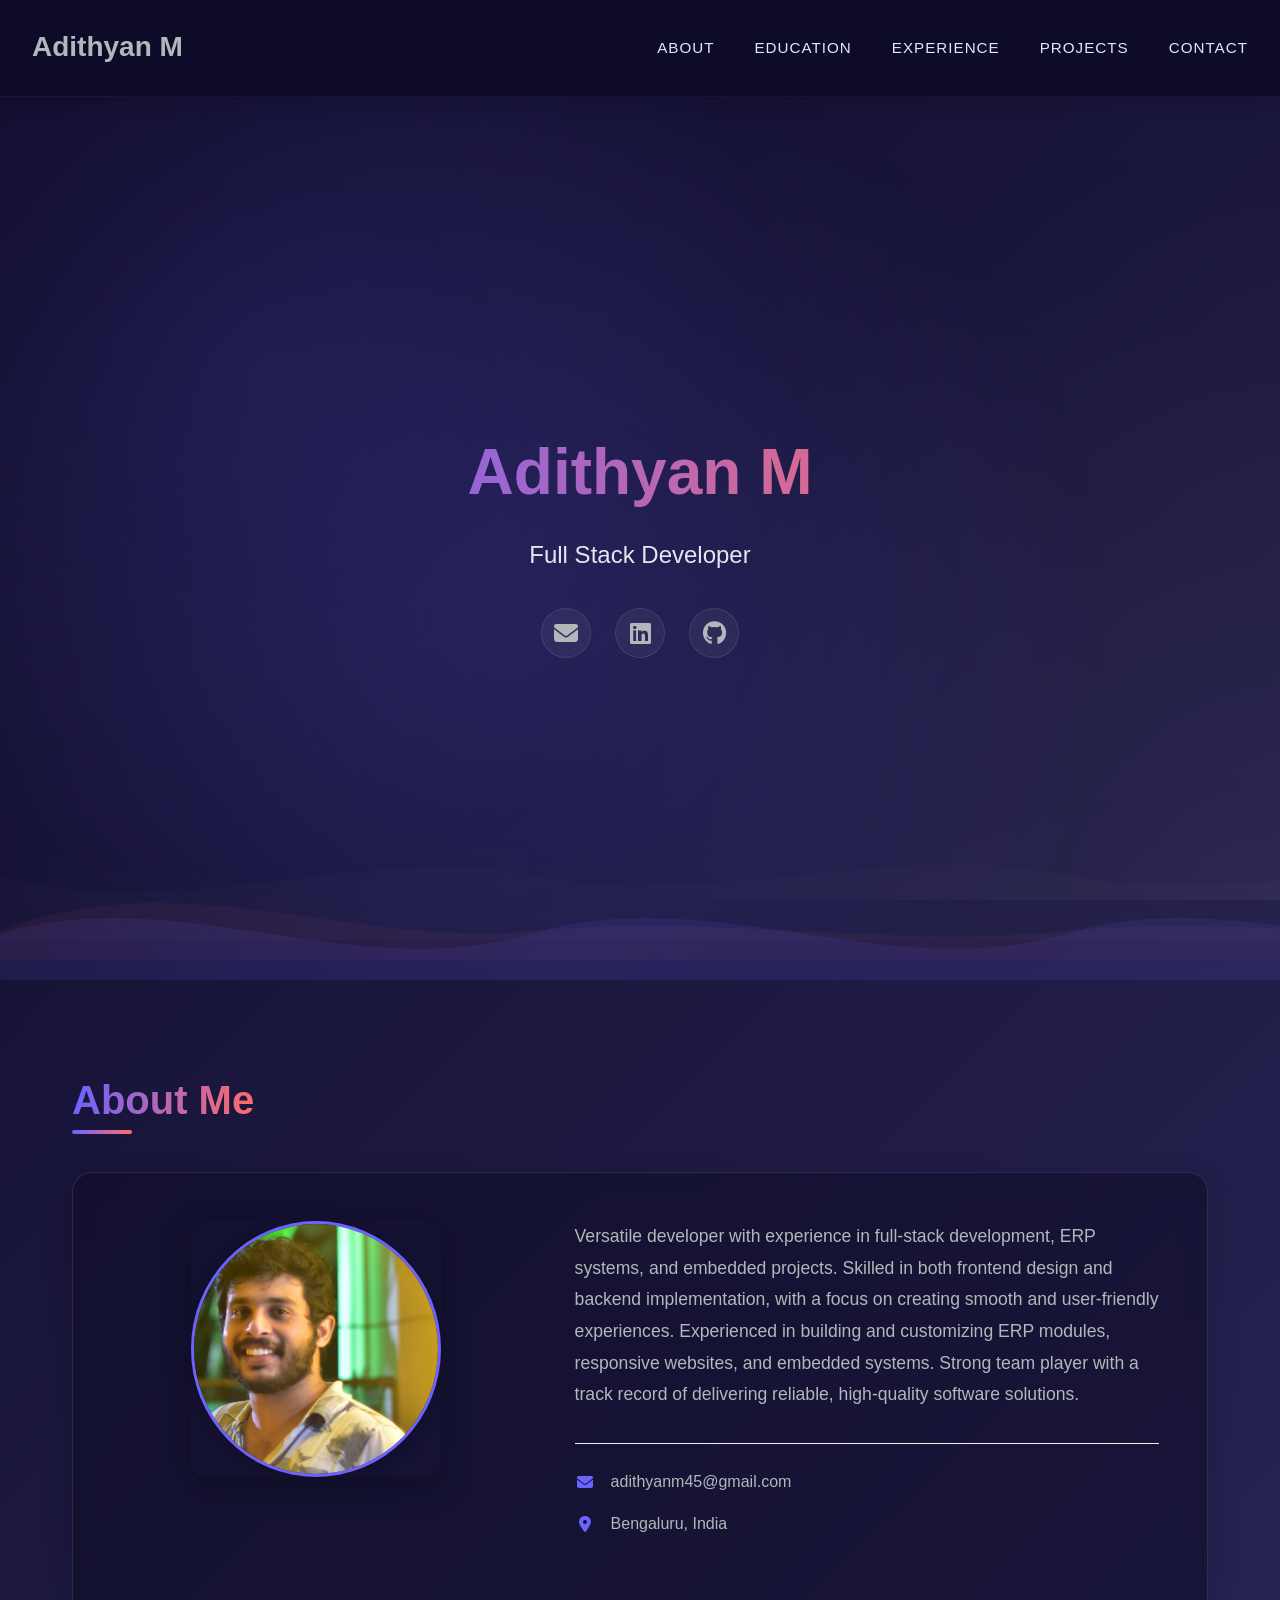
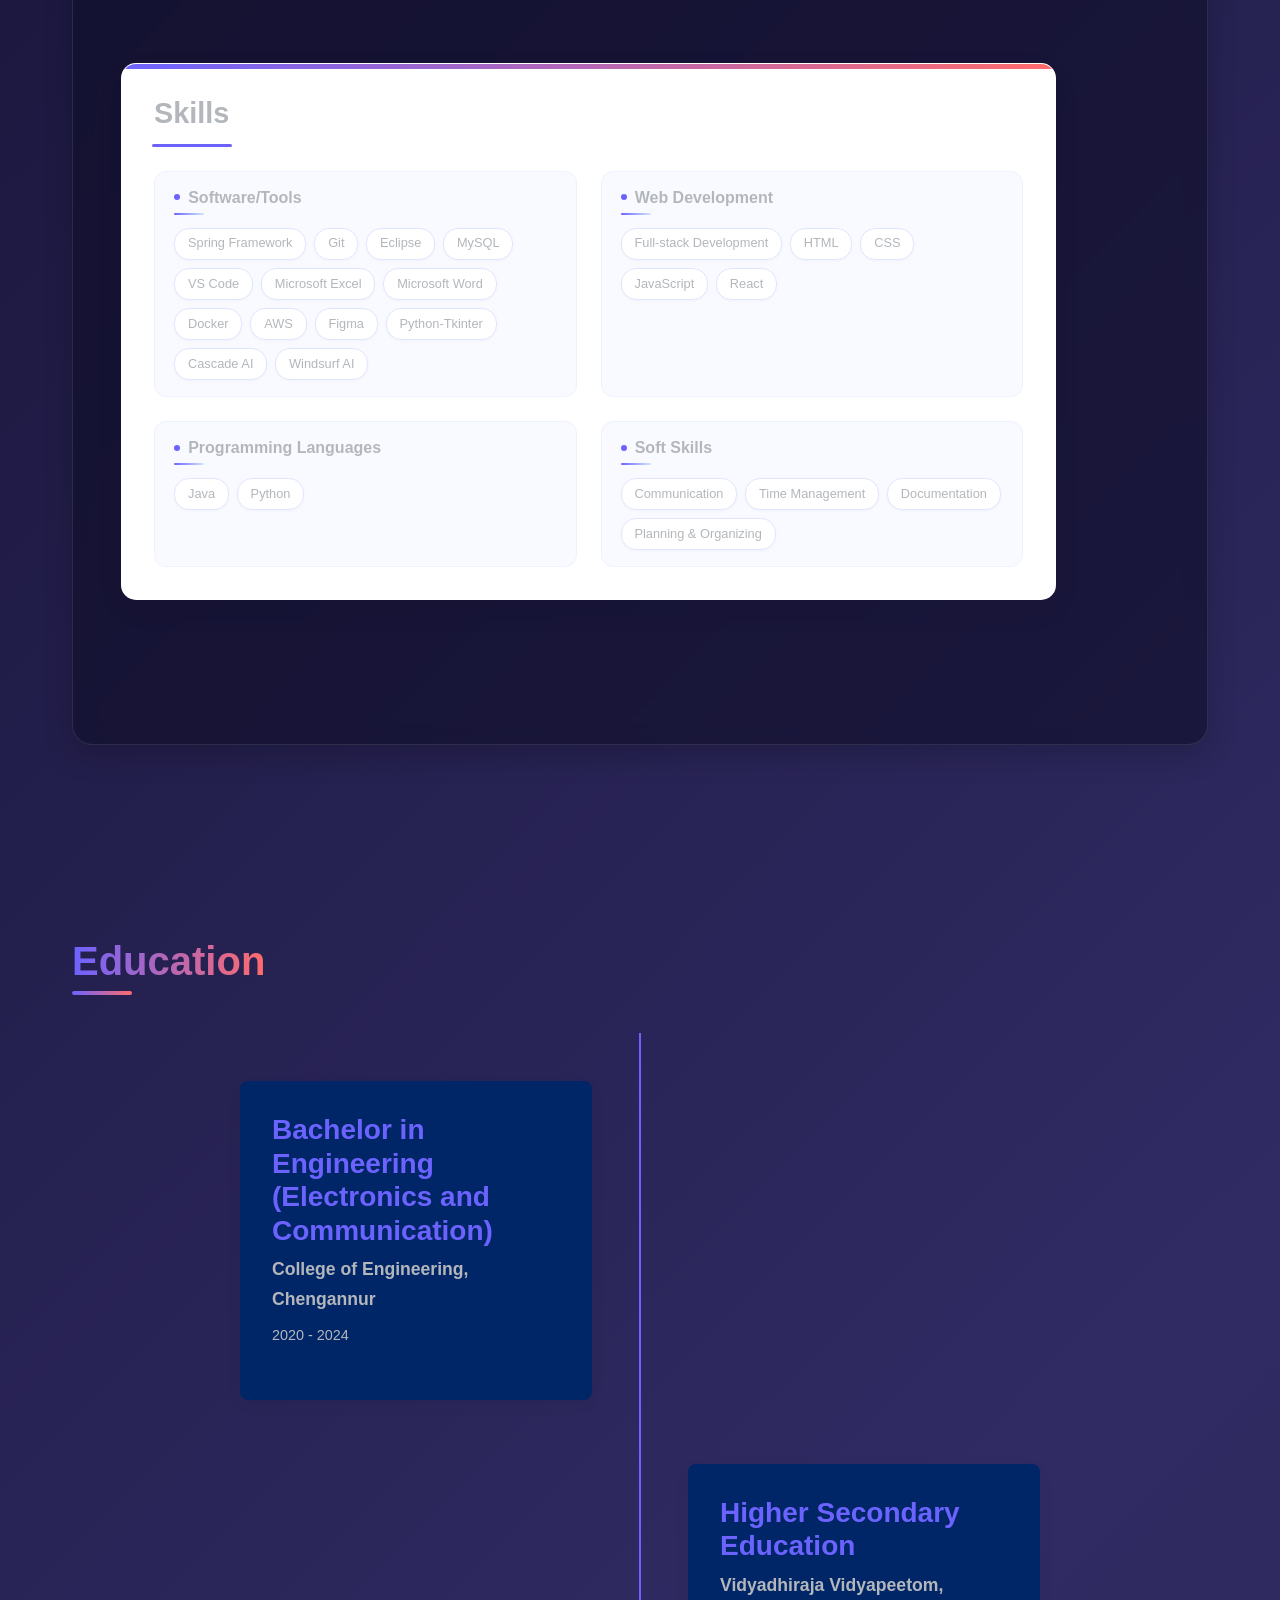
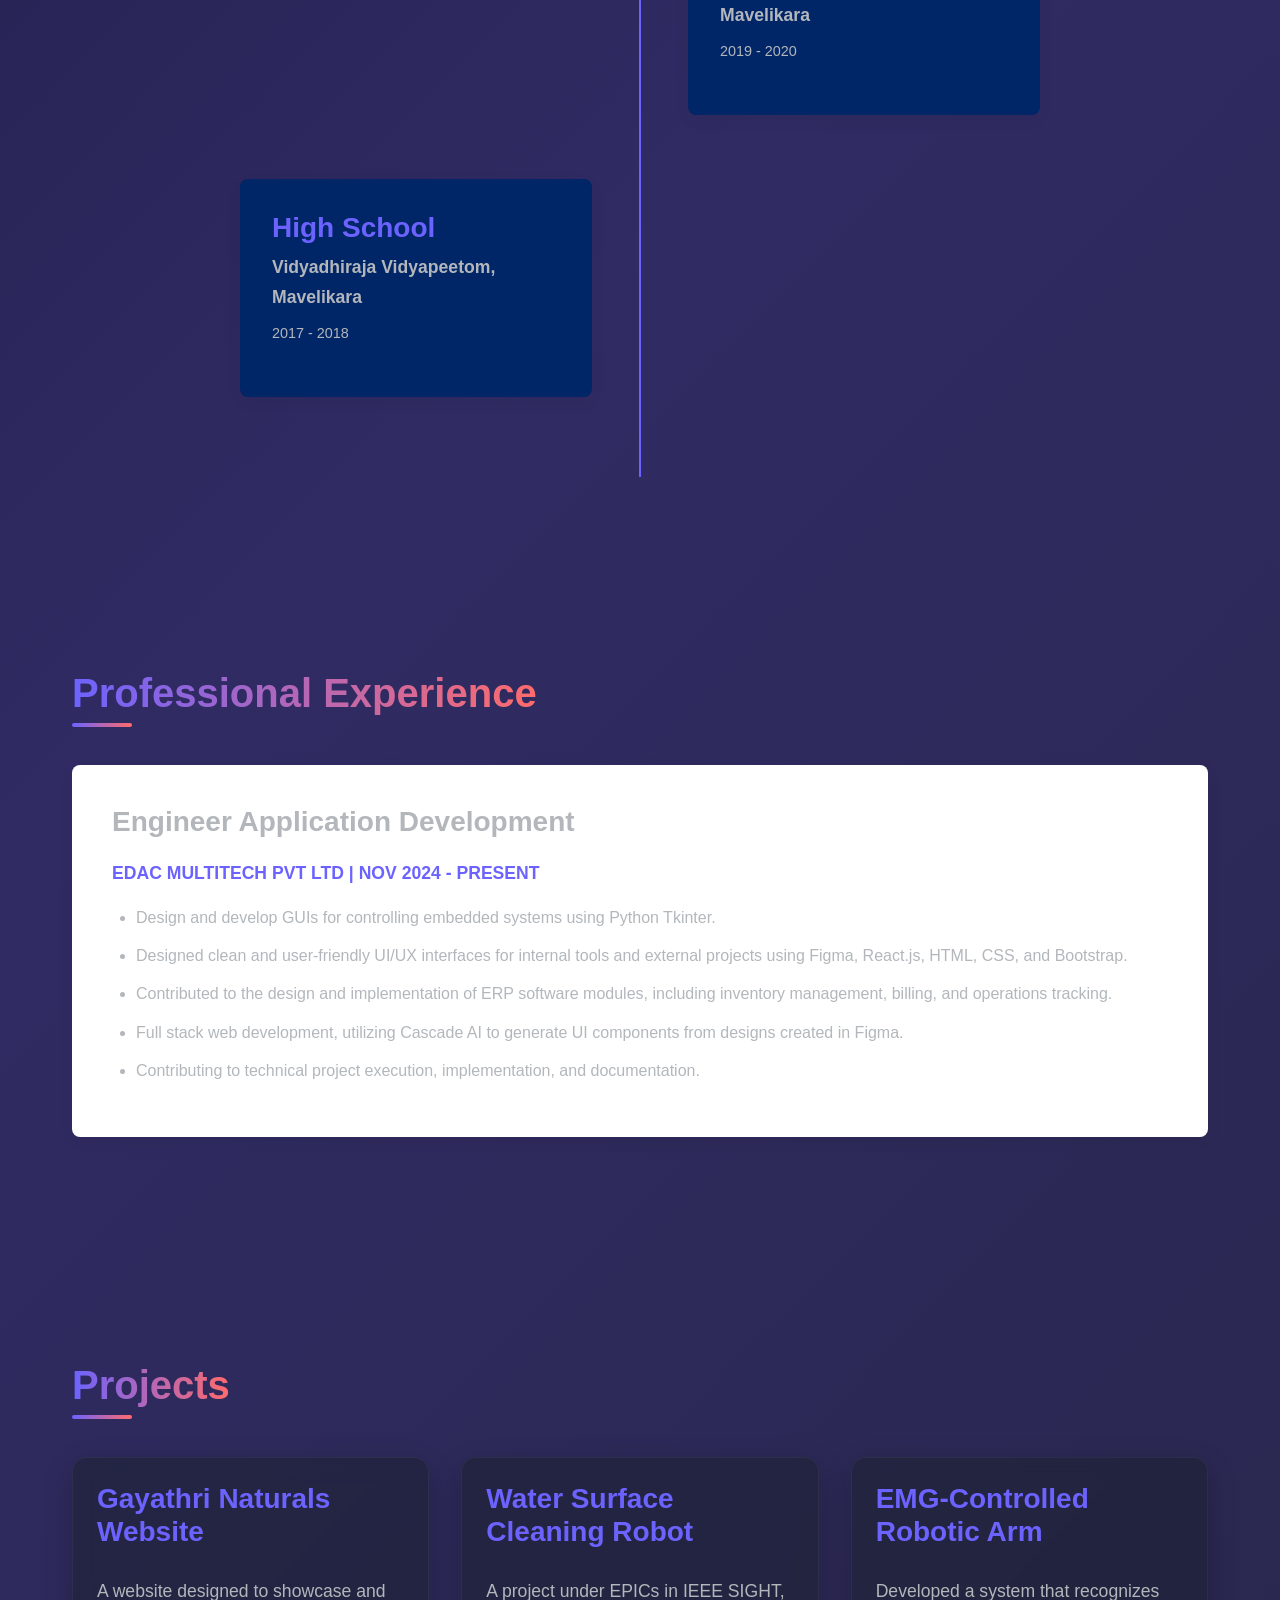
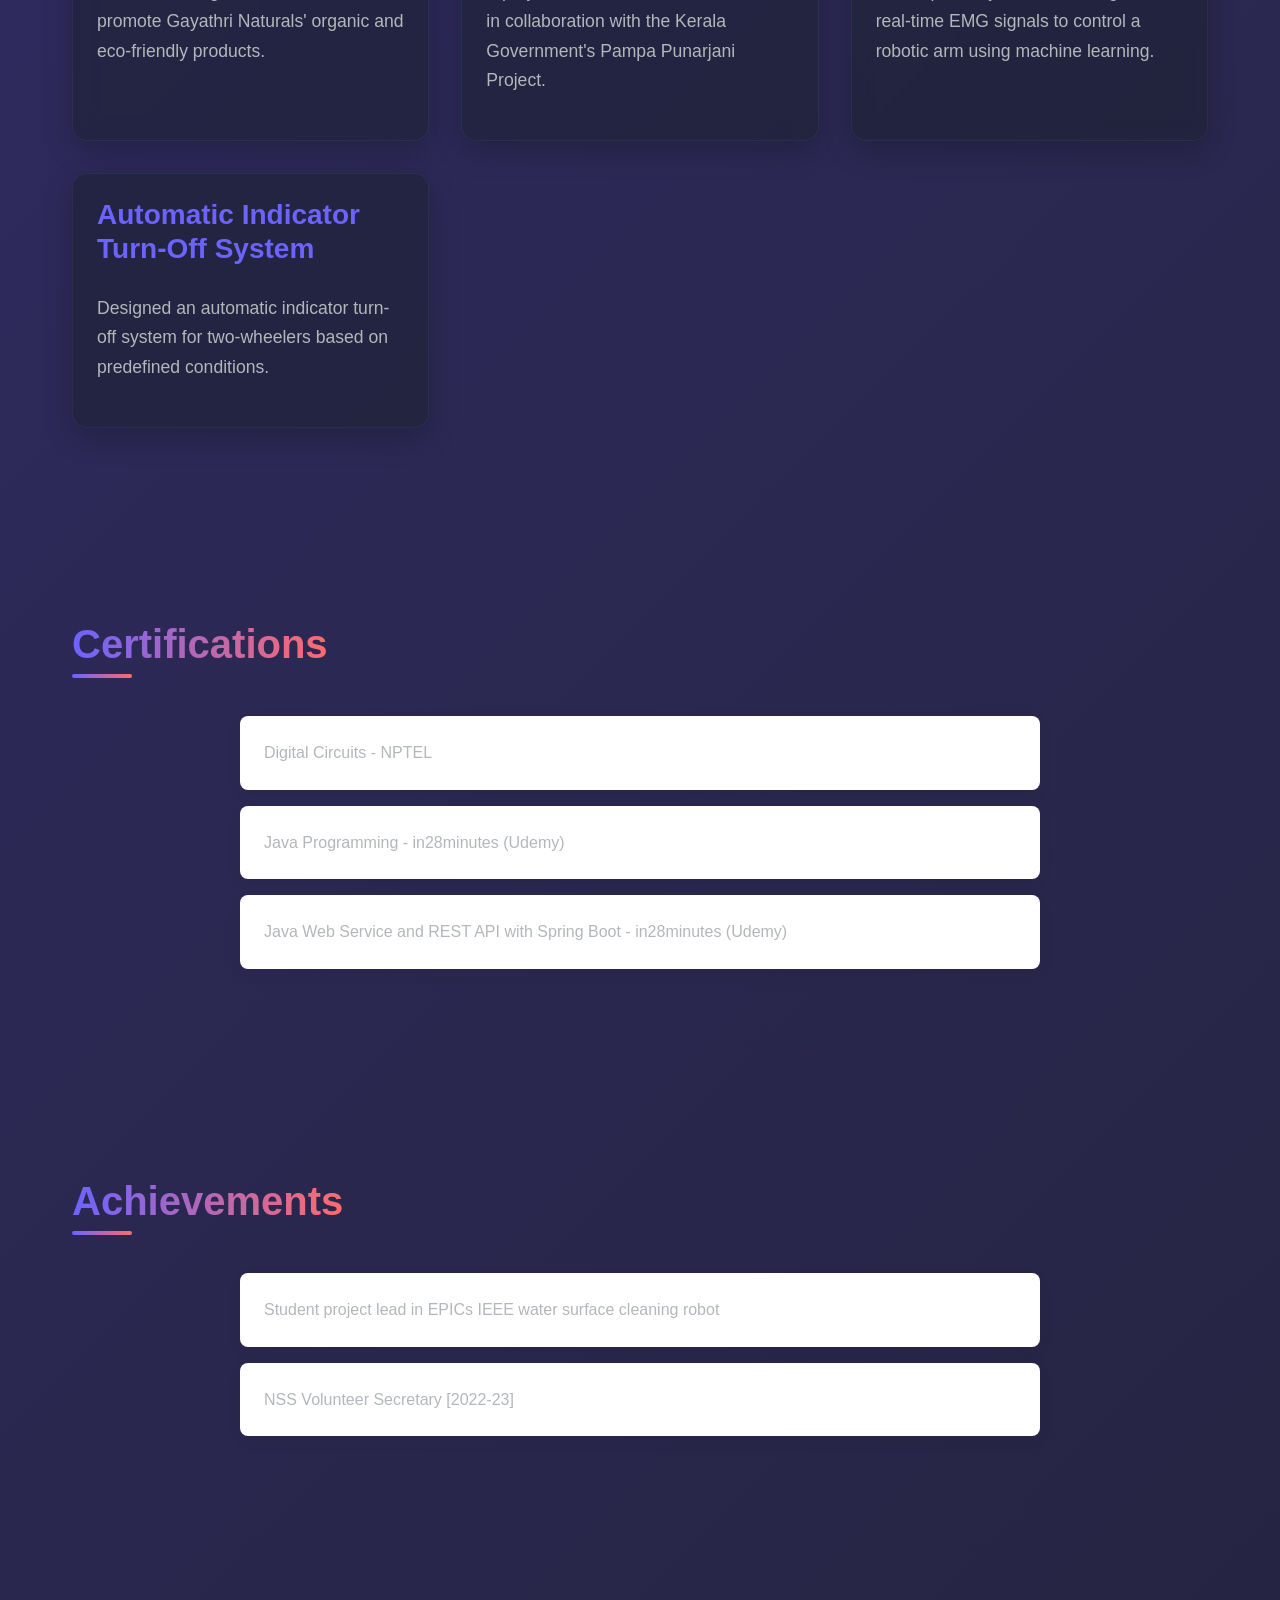
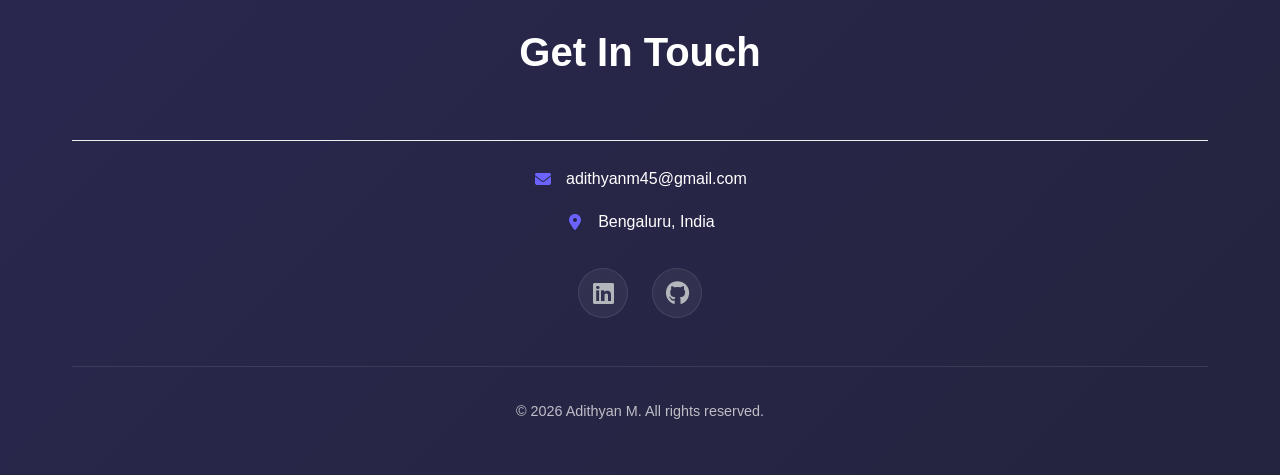
==== commit 9b6f77b9: "second commit" ====
--- a/index.html
+++ b/index.html
@@ -48,12 +48,11 @@
             <div class="about-content">
                 <div class="about-image">
                     <div class="photo-placeholder">
-                        <img src="Ad.jpg" alt="Your Photo" class="profile-photo">
+                        <img src="Adithyan.jpg" alt="Your Photo" class="profile-photo">
                     </div>
                 </div> 
                 <div class="about-text">
-                    <p>Versatile professional with hands-on experience in full-stack development, ERP systems, and embedded solutions. Proven track record of delivering end-to-end solutions, from UI/UX design to backend implementation. Skilled in managing projects across web, desktop, and embedded platforms, with a keen eye for creating intuitive user experiences.</p>
-                    <p>Experienced in developing and customizing ERP modules, designing responsive web applications, and implementing embedded systems. Adept at collaborating with cross-functional teams to deliver high-quality software solutions that meet business requirements.</p>
+                    <p>Versatile developer with experience in full-stack development, ERP systems, and embedded projects. Skilled in both frontend design and backend implementation, with a focus on creating smooth and user-friendly experiences. Experienced in building and customizing ERP modules, responsive websites, and embedded systems. Strong team player with a track record of delivering reliable, high-quality software solutions.</p>
                     <div class="contact-info">
                         <p><i class="fas fa-envelope"></i> adithyanm45@gmail.com</p>
                         <p><i class="fas fa-map-marker-alt"></i> Bengaluru, India</p>
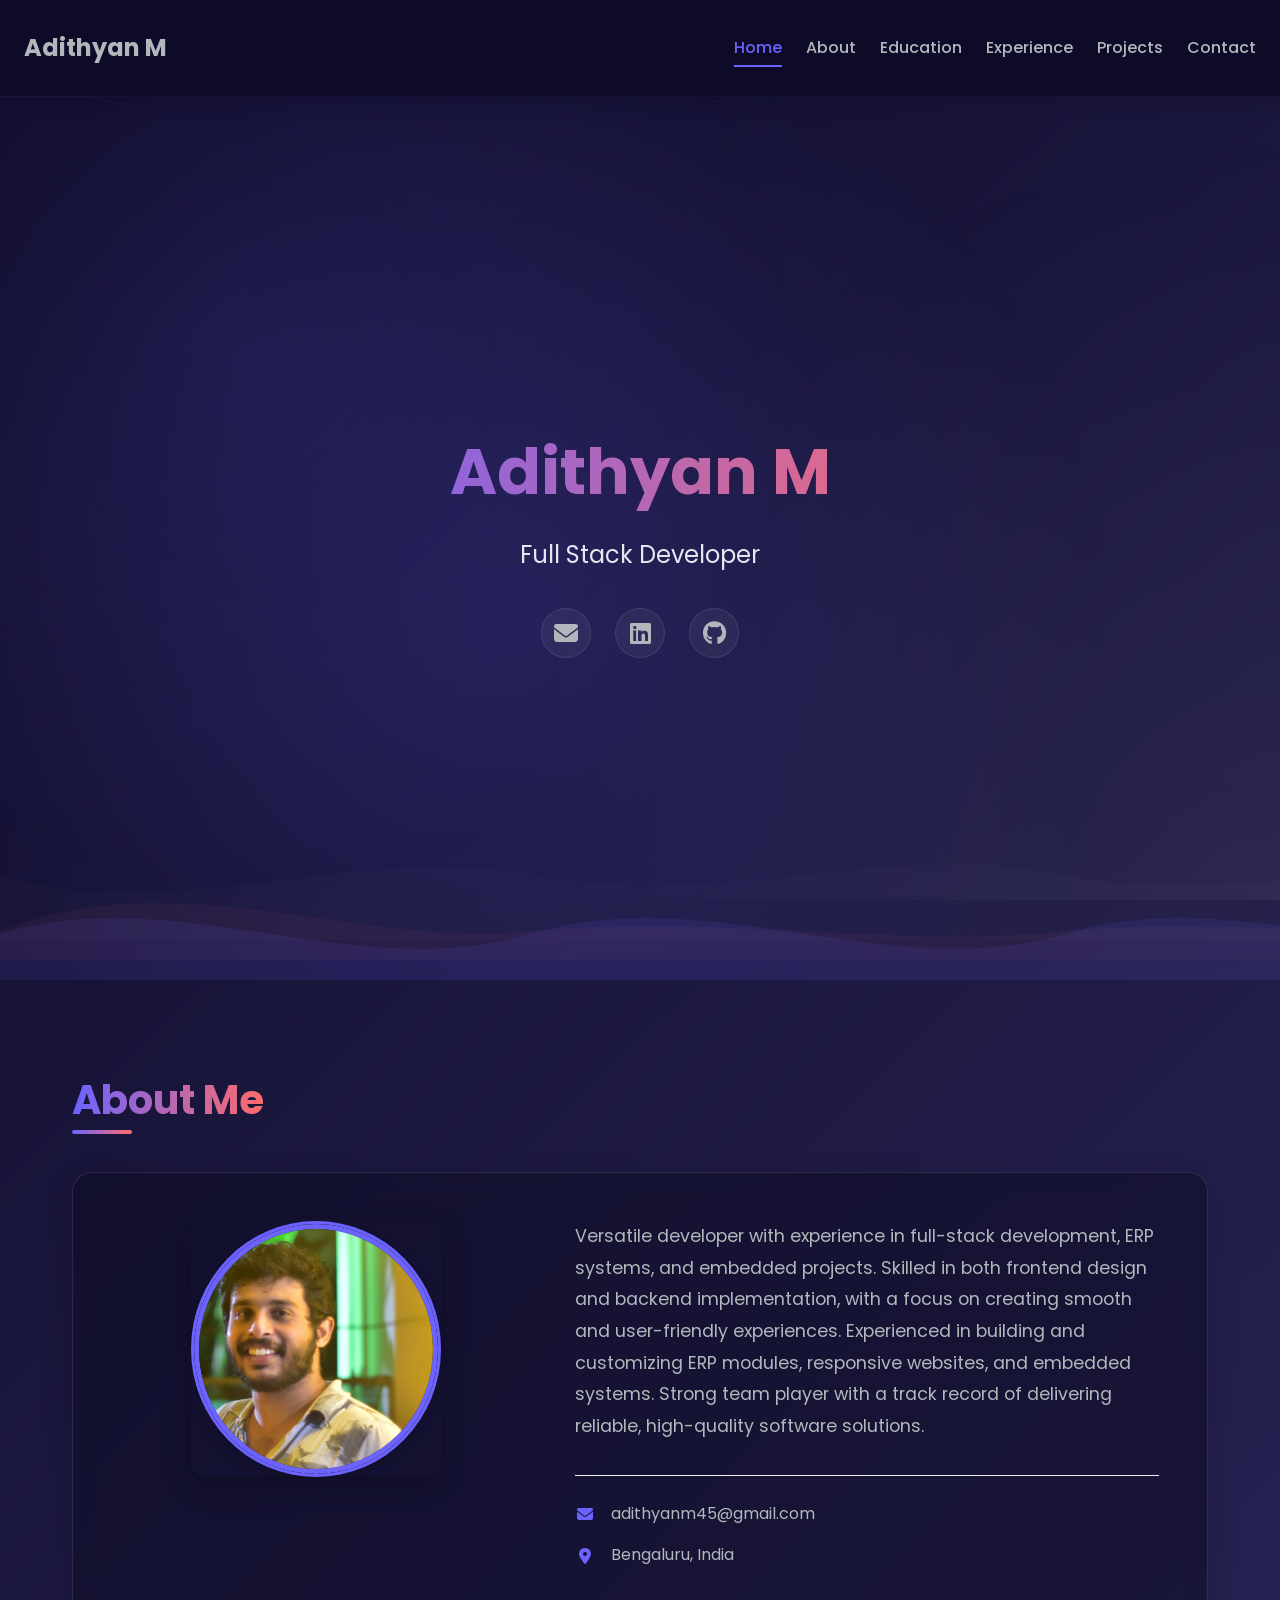
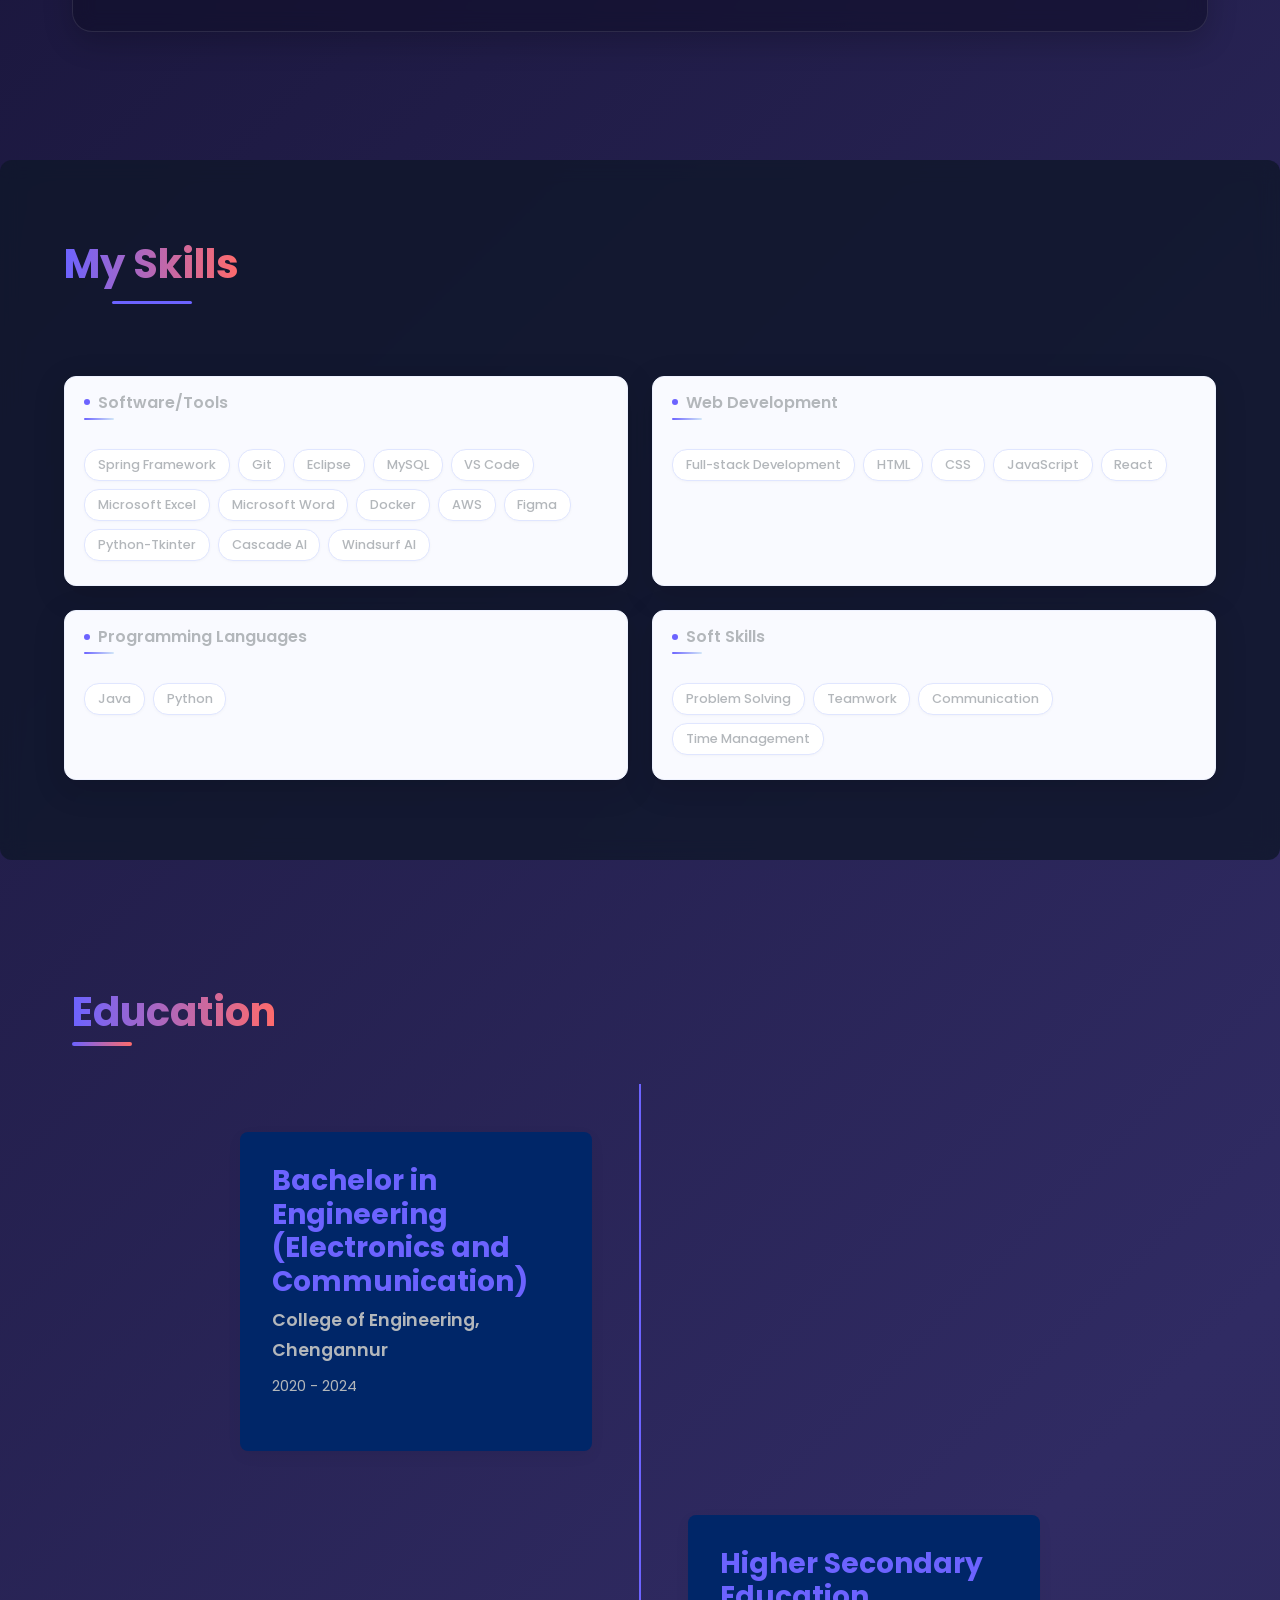
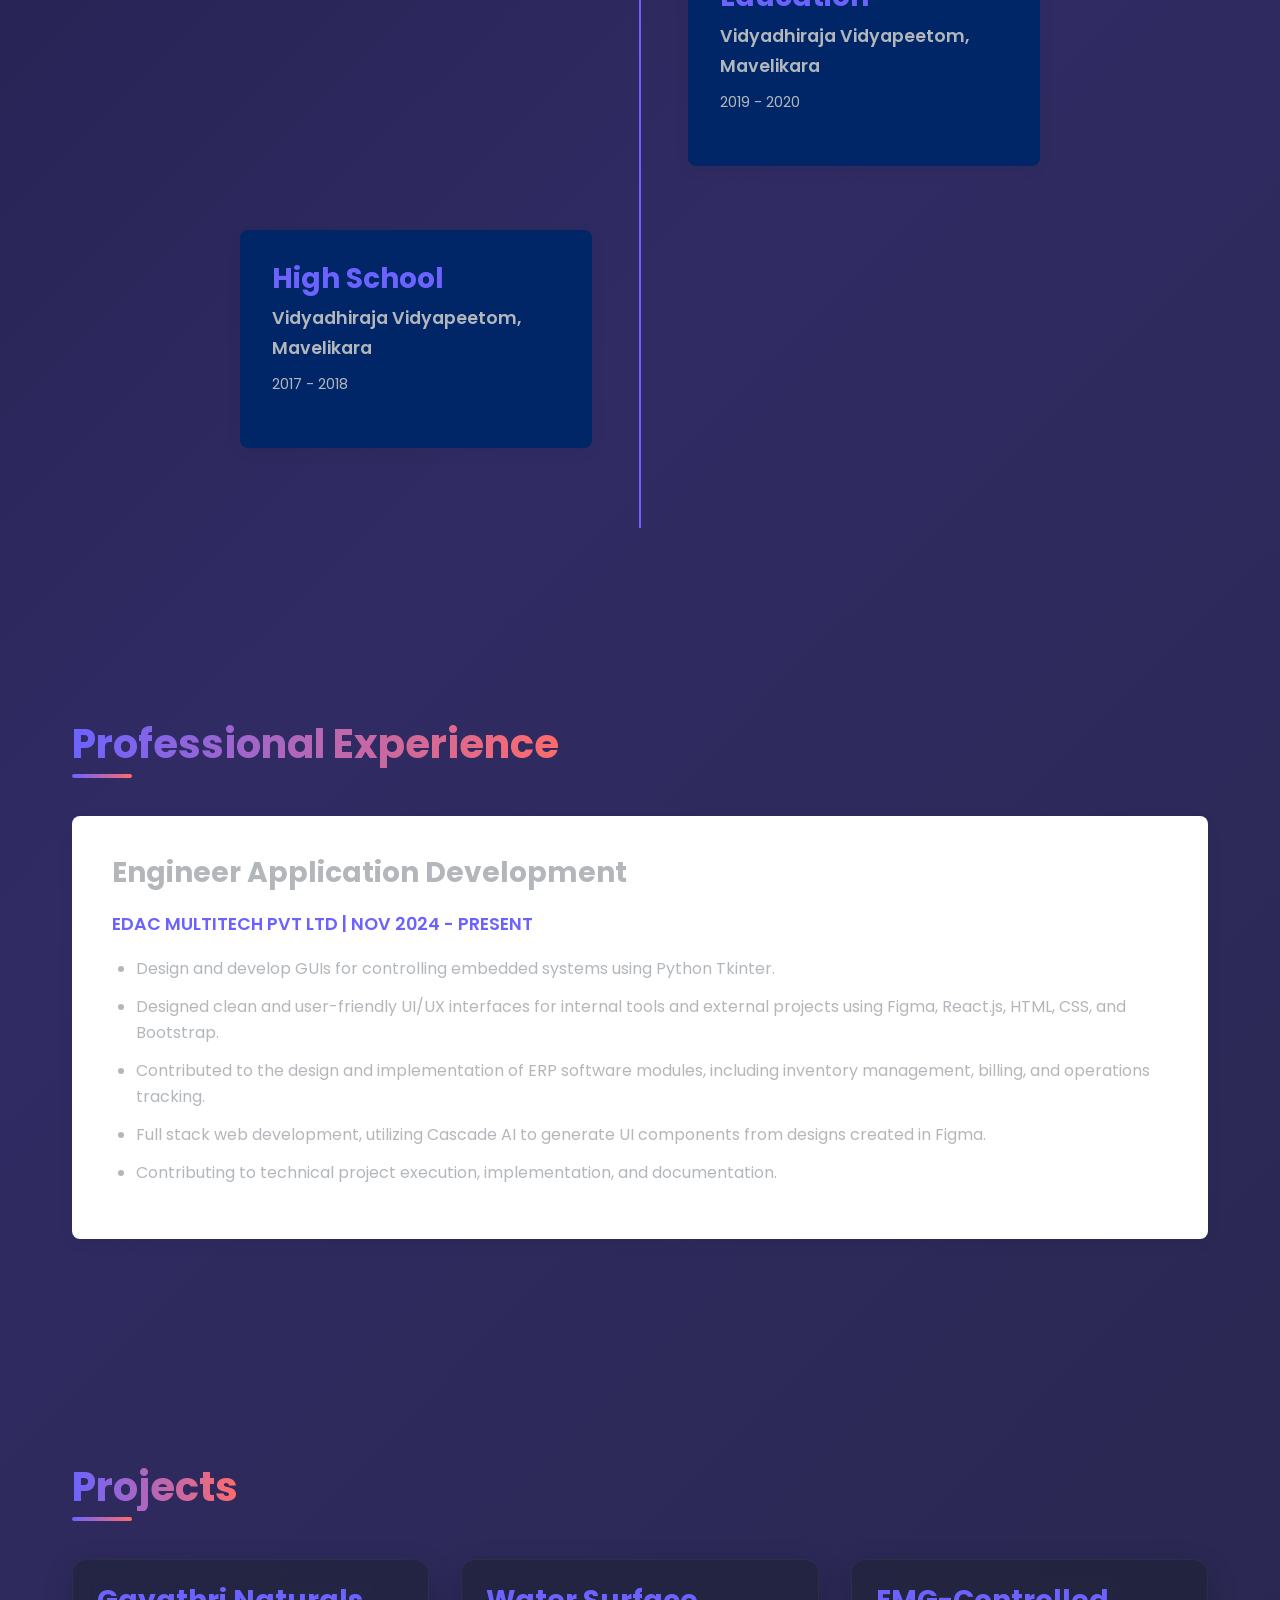
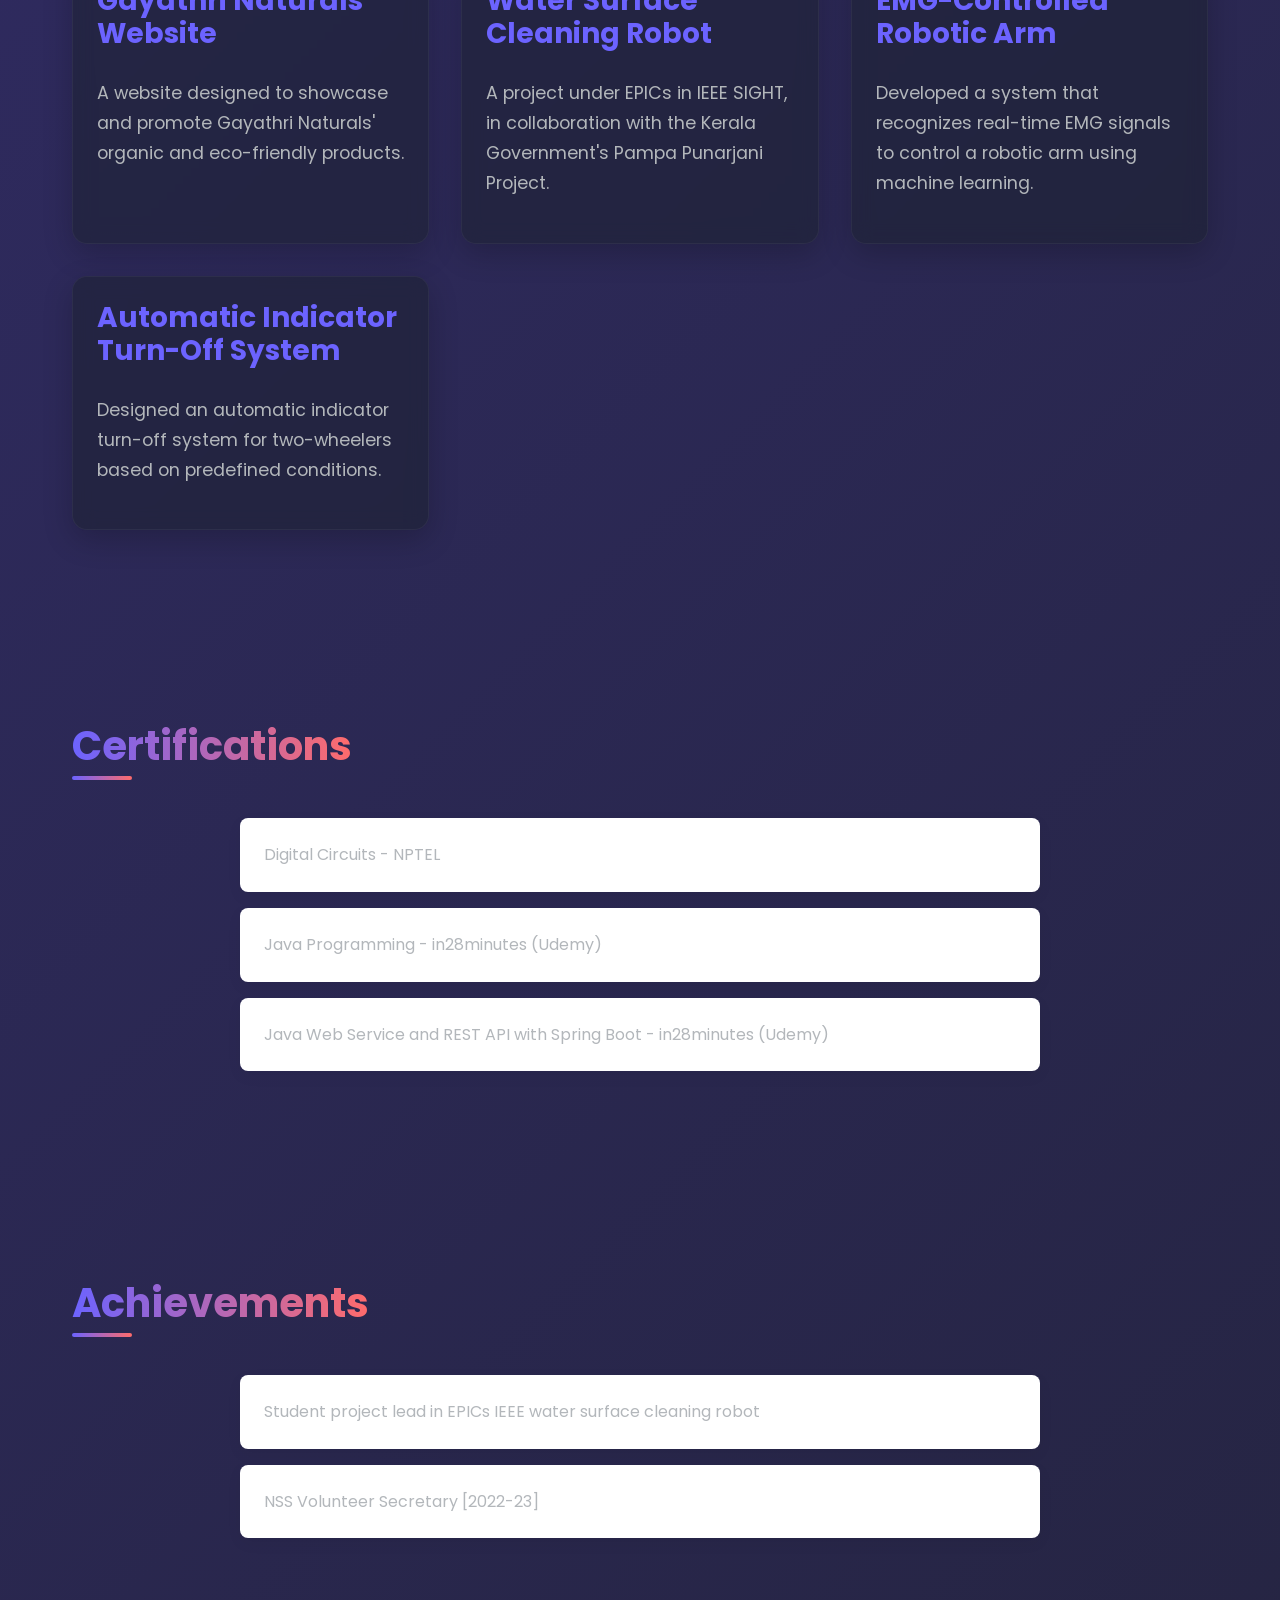
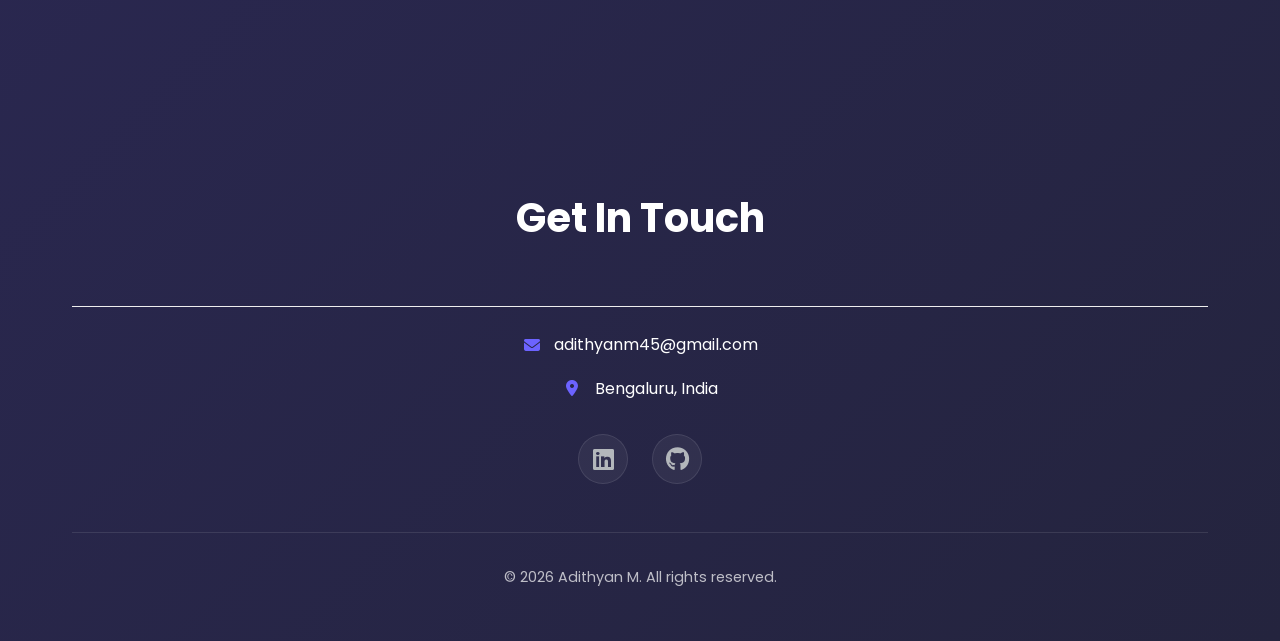
==== commit 5f445c24: "latest update" ====
--- a/index.html
+++ b/index.html
@@ -2,10 +2,19 @@
 <html lang="en">
 <head>
     <meta charset="UTF-8">
-    <meta name="viewport" content="width=device-width, initial-scale=1.0">
-    <title>Adithyan M - Portfolio</title>
-    <link rel="stylesheet" href="https://cdnjs.cloudflare.com/ajax/libs/font-awesome/6.4.0/css/all.min.css">
+    <meta name="viewport" content="width=device-width, initial-scale=1.0, maximum-scale=5.0, viewport-fit=cover">
+    <meta name="theme-color" content="#0f0c29">
+    <meta name="description" content="Portfolio of Adithyan M - Full Stack Developer">
+    <title>Adithyan M - Full Stack Developer</title>
+    <link rel="stylesheet" href="https://cdnjs.cloudflare.com/ajax/libs/font-awesome/6.4.0/css/all.min.css" integrity="sha512-iecdLmaskl7CVkqkXNQ/ZH/XLlvWZOJyj7Yy7tcenmpD1ypASozpmT/E0iPtmFIB46ZmdtAc9eNBvH0H/ZpiBw==" crossorigin="anonymous" referrerpolicy="no-referrer" />
+    <link rel="preconnect" href="https://fonts.googleapis.com">
+    <link rel="preconnect" href="https://fonts.gstatic.com" crossorigin>
+    <link href="https://fonts.googleapis.com/css2?family=Poppins:wght@300;400;500;600;700&display=swap" rel="stylesheet">
     <link rel="stylesheet" href="styles.css">
+    <link rel="apple-touch-icon" sizes="180x180" href="/apple-touch-icon.png">
+    <link rel="icon" type="image/png" sizes="32x32" href="/favicon-32x32.png">
+    <link rel="icon" type="image/png" sizes="16x16" href="/favicon-16x16.png">
+    <link rel="manifest" href="/site.webmanifest">
 </head>
 <body>
     <header>
@@ -58,53 +67,56 @@
                         <p><i class="fas fa-map-marker-alt"></i> Bengaluru, India</p>
                     </div>
                 </div>
-                <div class="skills">
-                    <h3>Skills</h3>
-                    <div class="skills-grid">
-                        <div class="skill-category">
-                            <h4>Software/Tools</h4>
-                            <div class="skill-tags">
-                                <span>Spring Framework</span>
-                                <span>Git</span>
-                                <span>Eclipse</span>
-                                <span>MySQL</span>
-                                <span>VS Code</span>
-                                <span>Microsoft Excel</span>
-                                <span>Microsoft Word</span>
-                                <span>Docker</span>
-                                <span>AWS</span>
-                                <span>Figma</span>
-                                <span>Python-Tkinter</span>
-                                <span>Cascade AI</span>
-                                <span>Windsurf AI</span>
-                            </div>
-                        </div>
-                        <div class="skill-category">
-                            <h4>Web Development</h4>
-                            <div class="skill-tags">
-                                <span>Full-stack Development</span>
-                                <span>HTML</span>
-                                <span>CSS</span>
-                                <span>JavaScript</span>
-                                <span>React</span>
-                            </div>
-                        </div>
-                        <div class="skill-category">
-                            <h4>Programming Languages</h4>
-                            <div class="skill-tags">
-                                <span>Java</span>
-                                <span>Python</span>
-                            </div>
-                        </div>
-                        <div class="skill-category">
-                            <h4>Soft Skills</h4>
-                            <div class="skill-tags">
-                                <span>Communication</span>
-                                <span>Time Management</span>
-                                <span>Documentation</span>
-                                <span>Planning & Organizing</span>
-                            </div>
-                        </div>
+            </div>
+        </div>
+    </section>
+
+    <section id="skills" class="section">
+        <div class="container">
+            <h2>My Skills</h2>
+            <div class="skills-grid">
+                <div class="skill-category">
+                    <h4>Software/Tools</h4>
+                    <div class="skill-tags">
+                        <span>Spring Framework</span>
+                        <span>Git</span>
+                        <span>Eclipse</span>
+                        <span>MySQL</span>
+                        <span>VS Code</span>
+                        <span>Microsoft Excel</span>
+                        <span>Microsoft Word</span>
+                        <span>Docker</span>
+                        <span>AWS</span>
+                        <span>Figma</span>
+                        <span>Python-Tkinter</span>
+                        <span>Cascade AI</span>
+                        <span>Windsurf AI</span>
+                    </div>
+                </div>
+                <div class="skill-category">
+                    <h4>Web Development</h4>
+                    <div class="skill-tags">
+                        <span>Full-stack Development</span>
+                        <span>HTML</span>
+                        <span>CSS</span>
+                        <span>JavaScript</span>
+                        <span>React</span>
+                    </div>
+                </div>
+                <div class="skill-category">
+                    <h4>Programming Languages</h4>
+                    <div class="skill-tags">
+                        <span>Java</span>
+                        <span>Python</span>
+                    </div>
+                </div>
+                <div class="skill-category">
+                    <h4>Soft Skills</h4>
+                    <div class="skill-tags">
+                        <span>Problem Solving</span>
+                        <span>Teamwork</span>
+                        <span>Communication</span>
+                        <span>Time Management</span>
                     </div>
                 </div>
             </div>
@@ -218,5 +230,6 @@
     </footer>
 
     <script src="script.js"></script>
+    <script src="script.js" defer></script>
 </body>
 </html>
--- a/styles.css
+++ b/styles.css
@@ -194,10 +194,11 @@
     outline: none;
 }
 
-/* Container */
+/* Responsive Container */
 .container {
     width: 100%;
     max-width: 1200px;
+    padding: 0 1.5rem;
     margin: 0 auto;
     padding: 0 var(--container-padding);
 }
@@ -393,9 +394,9 @@
     justify-content: space-between;
     align-items: center;
     height: var(--header-height);
-    padding: 0 var(--container-padding);
     max-width: 1400px;
     margin: 0 auto;
+    padding: 0 1.5rem;
     position: relative;
 }
 
@@ -409,27 +410,16 @@
 }
 
 .nav-logo {
-    font-size: 1.75rem;
+    font-size: 1.5rem;
     font-weight: 700;
     color: var(--text-primary);
     text-decoration: none;
-    display: flex;
-    align-items: center;
     transition: var(--transition-normal);
-    z-index: var(--z-fixed) + 1;
-}
-
-.nav-logo span {
+    z-index: 1002;
+}
+
+.nav-logo:hover {
     color: var(--primary-color);
-    transition: var(--transition-normal);
-}
-
-.nav-logo:hover {
-    transform: translateY(-2px);
-}
-
-.nav-logo:hover span {
-    color: var(--accent-color);
 }
 
 .nav-menu {
@@ -437,47 +427,39 @@
     list-style: none;
     margin: 0;
     padding: 0;
-    align-items: center;
 }
 
 .nav-menu li {
-    margin-left: 2.5rem;
-    position: relative;
+    margin-left: 1.5rem;
 }
 
 .nav-link {
-    color: var(--text-secondary);
-    text-decoration: none;
+    color: var(--text-primary);
     font-weight: 500;
-    font-size: 0.95rem;
-    text-transform: uppercase;
-    letter-spacing: 1px;
+    font-size: 1rem;
     padding: 0.5rem 0;
     position: relative;
     transition: var(--transition-normal);
-    display: inline-block;
-}
-
-.nav-link::before {
-    content: attr(data-text);
+}
+
+.nav-link::after {
+    content: '';
     position: absolute;
-    top: 0;
+    bottom: 0;
     left: 0;
     width: 0;
-    height: 100%;
-    color: var(--primary-color);
-    overflow: hidden;
-    white-space: nowrap;
+    height: 2px;
+    background: var(--primary-color);
     transition: var(--transition-normal);
 }
 
 .nav-link:hover,
 .nav-link.active {
-    color: transparent;
-}
-
-.nav-link:hover::before,
-.nav-link.active::before {
+    color: var(--primary-color);
+}
+
+.nav-link:hover::after,
+.nav-link.active::after {
     width: 100%;
 }
 
@@ -485,51 +467,360 @@
     display: none;
     flex-direction: column;
     justify-content: space-between;
-    width: 28px;
-    height: 20px;
+    width: 30px;
+    height: 24px;
     cursor: pointer;
-    z-index: var(--z-modal);
+    z-index: 1001;
+    padding: 0.5rem;
     position: relative;
     background: transparent;
     border: none;
-    padding: 0;
-    outline: none;
-}
-
-.menu-toggle:focus {
     outline: none;
 }
 
 .menu-toggle span {
     display: block;
     width: 100%;
-    height: 2px;
-    background-color: var(--text-primary);
-    border-radius: 4px;
-    transition: var(--transition-normal);
-    transform-origin: center;
+    height: 3px;
+    background: var(--primary-color);
+    border-radius: 3px;
+    transition: all 0.3s ease;
+    position: relative;
 }
 
 .menu-toggle.active span:nth-child(1) {
     transform: translateY(9px) rotate(45deg);
-    background-color: var(--primary-color);
 }
 
 .menu-toggle.active span:nth-child(2) {
     opacity: 0;
-    transform: translateX(-20px);
 }
 
 .menu-toggle.active span:nth-child(3) {
     transform: translateY(-9px) rotate(-45deg);
-    background-color: var(--primary-color);
-}
-
-/* Mobile Navigation */
+}
+
+/* Hero Section */
+.hero {
+    min-height: 100vh;
+    height: 100%;
+    display: flex;
+    align-items: center;
+    position: relative;
+    padding: calc(var(--header-height) + 2rem) 0 4rem;
+}
+
+.hero-content {
+    text-align: center;
+    max-width: 800px;
+    margin: 0 auto;
+    padding: 0 1.5rem;
+}
+
+.hero h1 {
+    font-size: 3rem;
+    margin-bottom: 1.5rem;
+}
+
+.hero .tagline {
+    font-size: 1.5rem;
+    margin-bottom: 2rem;
+    color: var(--text-secondary);
+}
+
+/* About Section */
+.about-content {
+    display: grid;
+    grid-template-columns: 1fr;
+    gap: 2rem;
+    align-items: center;
+}
+
+.about-image {
+    text-align: center;
+}
+
+.about-image img {
+    max-width: 300px;
+    border-radius: 50%;
+    margin: 0 auto;
+    border: 5px solid var(--primary-color);
+    box-shadow: var(--shadow-lg);
+}
+
+/* Skills Section */
+#skills {
+    padding: 5rem 0;
+    position: relative;
+    background: rgba(15, 23, 42, 0.8);
+    backdrop-filter: blur(10px);
+    margin: 2rem 0;
+    border-radius: var(--border-radius-lg);
+    overflow: hidden;
+}
+
+#skills .container {
+    max-width: 1200px;
+    margin: 0 auto;
+    padding: 0 1.5rem;
+}
+
+#skills h2 {
+    text-align: center;
+    margin-bottom: 3rem;
+    color: var(--text-primary);
+    position: relative;
+    padding-bottom: 1rem;
+}
+
+#skills h2::after {
+    content: '';
+    position: absolute;
+    bottom: 0;
+    left: 50%;
+    transform: translateX(-50%);
+    width: 80px;
+    height: 3px;
+    background: var(--primary-color);
+    border-radius: 3px;
+}
+
+.skills-grid {
+    display: grid;
+    grid-template-columns: repeat(auto-fit, minmax(280px, 1fr));
+    gap: 2rem;
+    margin-top: 1.5rem;
+    position: relative;
+    z-index: 1;
+}
+
+.skill-category {
+    background: rgba(26, 32, 44, 0.8);
+    padding: 1.8rem;
+    border-radius: 12px;
+    transition: all 0.3s ease;
+    backdrop-filter: blur(10px);
+    border: 1px solid rgba(108, 99, 255, 0.15);
+    box-shadow: 0 8px 32px rgba(0, 0, 0, 0.15);
+    height: 100%;
+    display: flex;
+    flex-direction: column;
+}
+
+.skill-category h4 {
+    color: var(--primary-color);
+    margin-bottom: 1.2rem;
+    font-size: 1.2rem;
+    font-weight: 600;
+}
+
+.skill-tags {
+    display: flex;
+    flex-wrap: wrap;
+    gap: 0.8rem;
+    margin-top: auto;
+}
+
+.skill-tags span {
+    background: rgba(108, 99, 255, 0.1);
+    color: var(--text-primary);
+    padding: 0.5rem 1rem;
+    border-radius: 20px;
+    font-size: 0.9rem;
+    transition: all 0.3s ease;
+    border: 1px solid rgba(108, 99, 255, 0.2);
+}
+
+.skill-tags span:hover {
+    background: var(--primary-color);
+    color: white;
+    transform: translateY(-2px);
+    box-shadow: 0 4px 12px rgba(108, 99, 255, 0.2);
+}
+
+.skill-category:hover {
+    transform: translateY(-5px);
+    box-shadow: var(--shadow-lg);
+}
+
+.skill-tags {
+    display: flex;
+    flex-wrap: wrap;
+    gap: 0.5rem;
+    margin-top: 1rem;
+    margin-bottom: 0.5rem;
+}
+
+.skill-tags span {
+    background: rgba(108, 99, 255, 0.1);
+    color: var(--primary-light);
+    padding: 0.35rem 0.75rem;
+    border-radius: var(--border-radius-full);
+    font-size: 0.85rem;
+    font-weight: 500;
+}
+
+/* Projects Section */
+.projects-grid {
+    display: grid;
+    grid-template-columns: repeat(auto-fit, minmax(300px, 1fr));
+    gap: 2rem;
+}
+
+.project-card {
+    background: var(--bg-card);
+    border-radius: var(--border-radius-md);
+    overflow: hidden;
+    transition: var(--transition-normal);
+}
+
+.project-card:hover {
+    transform: translateY(-5px);
+    box-shadow: var(--shadow-lg);
+}
+
+.project-image {
+    width: 100%;
+    height: 200px;
+    object-fit: cover;
+}
+
+.project-content {
+    padding: 1.5rem;
+}
+
+.project-links {
+    display: flex;
+    gap: 1rem;
+    margin-top: 1rem;
+}
+
+/* Contact Section */
+.contact-form {
+    max-width: 600px;
+    margin: 0 auto;
+}
+
+.form-group {
+    margin-bottom: 1.5rem;
+}
+
+.form-control {
+    width: 100%;
+    padding: 0.75rem 1rem;
+    border: 1px solid var(--border-color);
+    border-radius: var(--border-radius-md);
+    background: var(--bg-secondary);
+    color: var(--text-primary);
+    font-size: 1rem;
+    transition: var(--transition-normal);
+}
+
+.form-control:focus {
+    outline: none;
+    border-color: var(--primary-color);
+    box-shadow: 0 0 0 2px rgba(108, 99, 255, 0.2);
+}
+
+textarea.form-control {
+    min-height: 150px;
+    resize: vertical;
+}
+
+/* Footer */
+footer {
+    background: var(--bg-secondary);
+    padding: 3rem 0;
+    text-align: center;
+    margin-top: 4rem;
+}
+
+.footer-content {
+    max-width: 1200px;
+    margin: 0 auto;
+    padding: 0 1.5rem;
+}
+
+.footer-links {
+    display: flex;
+    justify-content: center;
+    gap: 2rem;
+    margin: 2rem 0;
+}
+
+.footer-links a {
+    color: var(--text-muted);
+    transition: var(--transition-normal);
+}
+
+.footer-links a:hover {
+    color: var(--primary-color);
+}
+
+.copyright {
+    color: var(--text-muted);
+    font-size: 0.9rem;
+}
+
+/* Responsive Styles */
+@media (min-width: 768px) {
+    .about-content {
+        grid-template-columns: 1fr 2fr;
+    }
+    
+    .hero h1 {
+        font-size: 4rem;
+    }
+    
+    .hero .tagline {
+        font-size: 1.75rem;
+    }
+}
+
+/* Mobile Menu Styles */
 @media (max-width: 992px) {
     :root {
         --header-height: 70px;
         --container-padding: 1.5rem;
+    }
+    
+    .menu-toggle {
+        display: flex;
+    }
+    
+    .nav-menu {
+        position: fixed;
+        top: var(--header-height);
+        left: 0;
+        width: 100%;
+        background: var(--bg-secondary);
+        flex-direction: column;
+        align-items: center;
+        padding: 2rem 0;
+        transform: translateY(-100%);
+        opacity: 0;
+        visibility: hidden;
+        transition: all 0.3s ease;
+        box-shadow: 0 10px 20px rgba(0, 0, 0, 0.1);
+        z-index: 999;
+    }
+    
+    .nav-menu.active {
+        transform: translateY(0);
+        opacity: 1;
+        visibility: visible;
+    }
+    
+    .nav-menu li {
+        margin: 1rem 0;
+        width: 100%;
+        text-align: center;
+    }
+    
+    .nav-link {
+        display: block;
+        padding: 1rem;
+        font-size: 1.1rem;
     }
     
     .menu-toggle {
@@ -604,6 +895,31 @@
     }
 }
 
+@media (max-width: 576px) {
+    .skills {
+        margin: 1.5rem 0;
+        padding: 1.25rem 0.25rem;
+    }
+    
+    .skills-grid {
+        gap: 1rem;
+    }
+    
+    .skill-category {
+        padding: 1rem;
+        margin-bottom: 1rem;
+    }
+    
+    .skill-tags {
+        gap: 0.4rem;
+    }
+    
+    .skill-tags span {
+        font-size: 0.8rem;
+        padding: 0.25rem 0.6rem;
+    }
+}
+
 @media (max-width: 480px) {
     :root {
         --container-padding: 1.25rem;
@@ -821,10 +1137,12 @@
 
 /* Modern Skills Section */
 .skills {
-    margin: 6rem 0;
-    padding: 3rem 2rem;
+    margin: 4rem 0;
+    padding: 2rem 1rem;
     background: rgba(26, 32, 44, 0.5);
     backdrop-filter: blur(10px);
+    border-radius: var(--border-radius-lg);
+    overflow: hidden;
     -webkit-backdrop-filter: blur(10px);
     border-radius: 20px;
     border: 1px solid rgba(255, 255, 255, 0.1);
@@ -1445,9 +1763,134 @@
         left: 0;
         padding-left: 70px;
     }
+    
+    .nav-menu.active {
+        right: 0;
+    }
+    
+    .nav-menu li {
+        margin: 1rem 0;
+    }
+    
+    .nav-link {
+        font-size: 1.2rem;
+    }
+    
+    .hero {
+        padding: calc(var(--header-height) + 1rem) 0 3rem;
+    }
+    
+    .hero h1 {
+        font-size: 2.5rem;
+    }
+    
+    .hero .tagline {
+        font-size: 1.25rem;
+    }
+    
+    .section {
+        padding: 4rem 0;
+    }
+    
+    .skills-grid {
+        grid-template-columns: 1fr;
+    }
+}
+
+@media (max-width: 992px) {
+    .skills {
+        margin: 3rem 0;
+        padding: 2rem 0.5rem;
+    }
+    
+    .skills-grid {
+        grid-template-columns: 1fr;
+        padding: 0 0.5rem;
+    }
+    
+    .skill-category {
+        padding: 1.25rem;
+    }
+}
+
+@media (max-width: 992px) {
+    #skills {
+        padding: 4rem 0;
+    }
+    
+    .skills-grid {
+        gap: 1.5rem;
+    }
 }
 
 @media (max-width: 768px) {
+    #skills {
+        padding: 3rem 0;
+        margin: 1.5rem 0;
+        border-radius: 0;
+    }
+    
+    #skills .container {
+        padding: 0 1rem;
+    }
+    
+    #skills h2 {
+        margin-bottom: 2rem;
+        font-size: 2rem;
+    }
+    
+    .skills-grid {
+        grid-template-columns: 1fr;
+        gap: 1.25rem;
+    }
+    
+    .skill-category {
+        padding: 1.5rem;
+    }
+    
+    .skill-tags {
+        gap: 0.6rem;
+    }
+    
+    .skill-tags span {
+        padding: 0.4rem 0.8rem;
+        font-size: 0.85rem;
+    }
+    
+    .skills {
+        margin: 2rem 0;
+        padding: 1.5rem 0.5rem;
+    }
+    
+    h1 {
+        font-size: 2.25rem;
+    }
+    
+    h2 {
+        font-size: 1.75rem;
+    }
+    
+    .hero h1 {
+        font-size: 2.25rem;
+    }
+    
+    .hero .tagline {
+        font-size: 1.1rem;
+    }
+    
+    .about-content {
+        grid-template-columns: 1fr;
+        text-align: center;
+    }
+    
+    .about-image {
+        margin-bottom: 2rem;
+    }
+    
+    .skills-grid {
+        grid-template-columns: 1fr;
+    }
+    
     nav ul {
         display: none;
     }
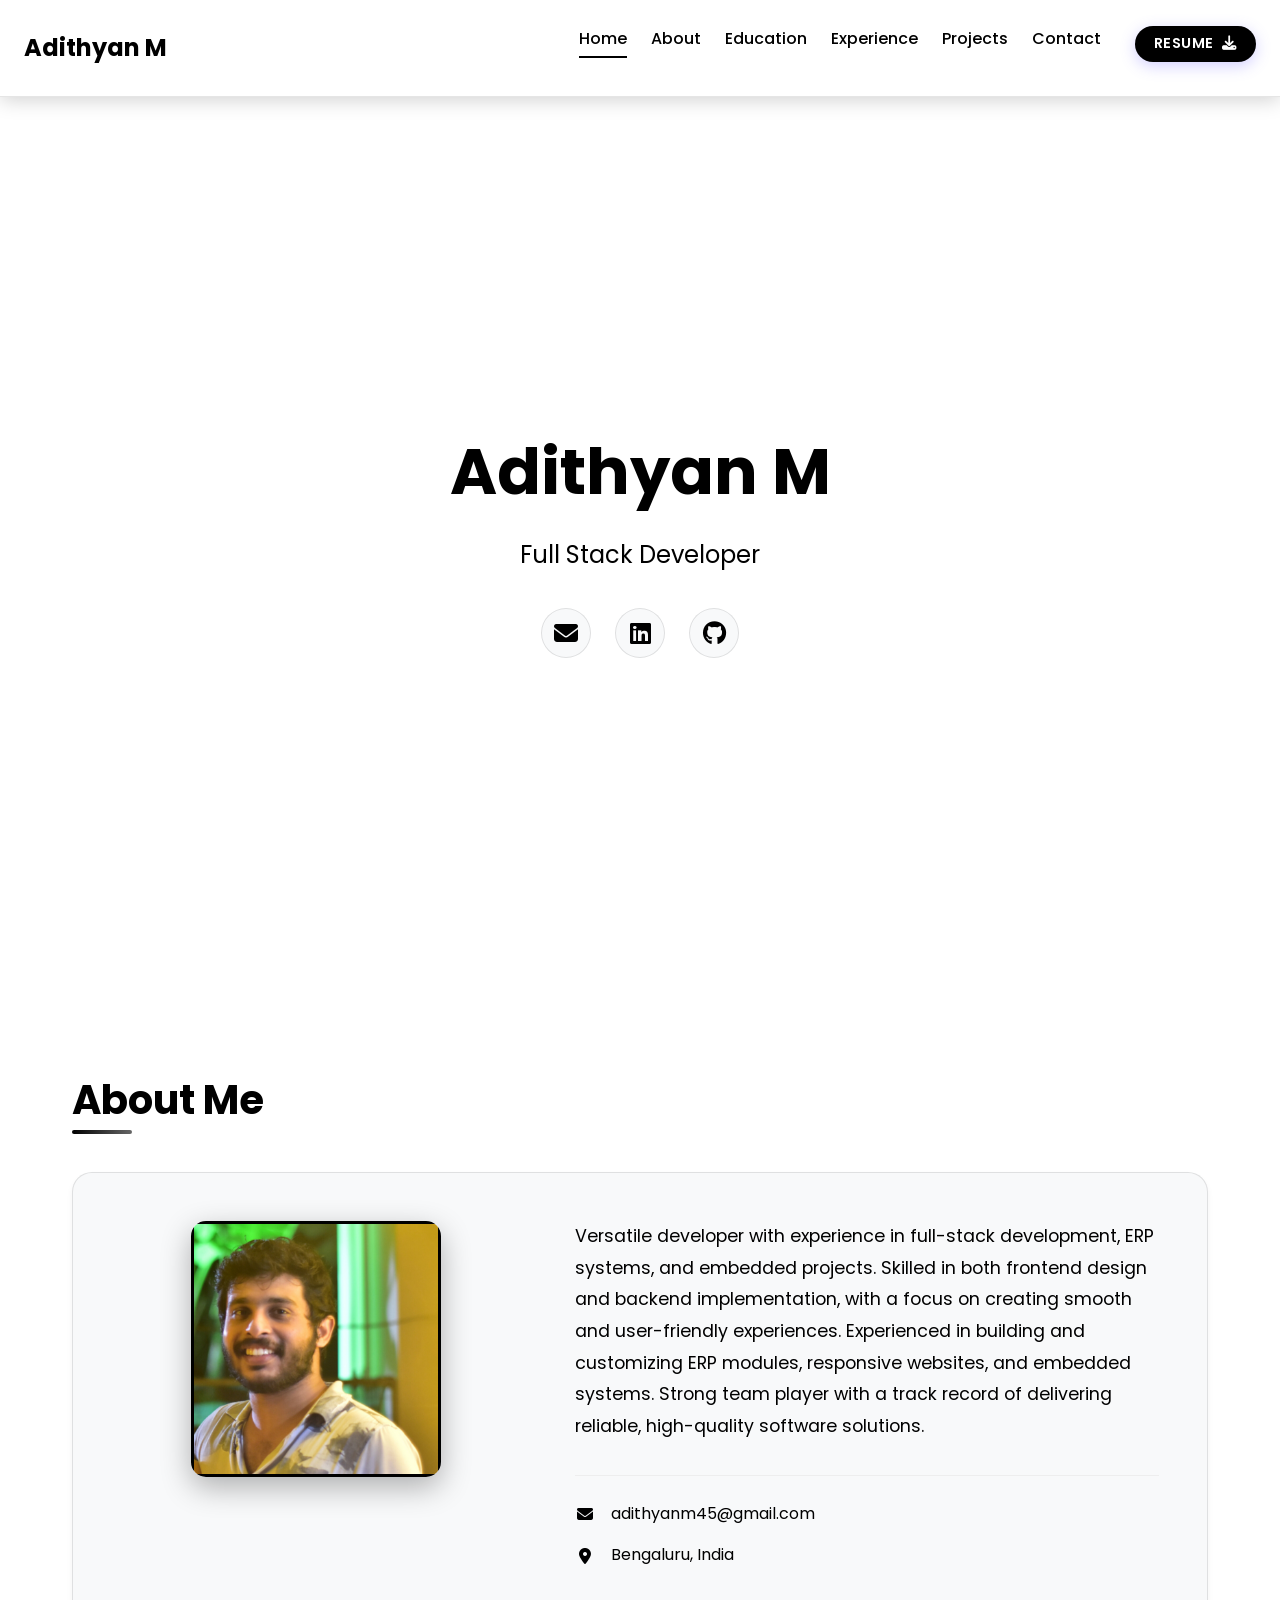
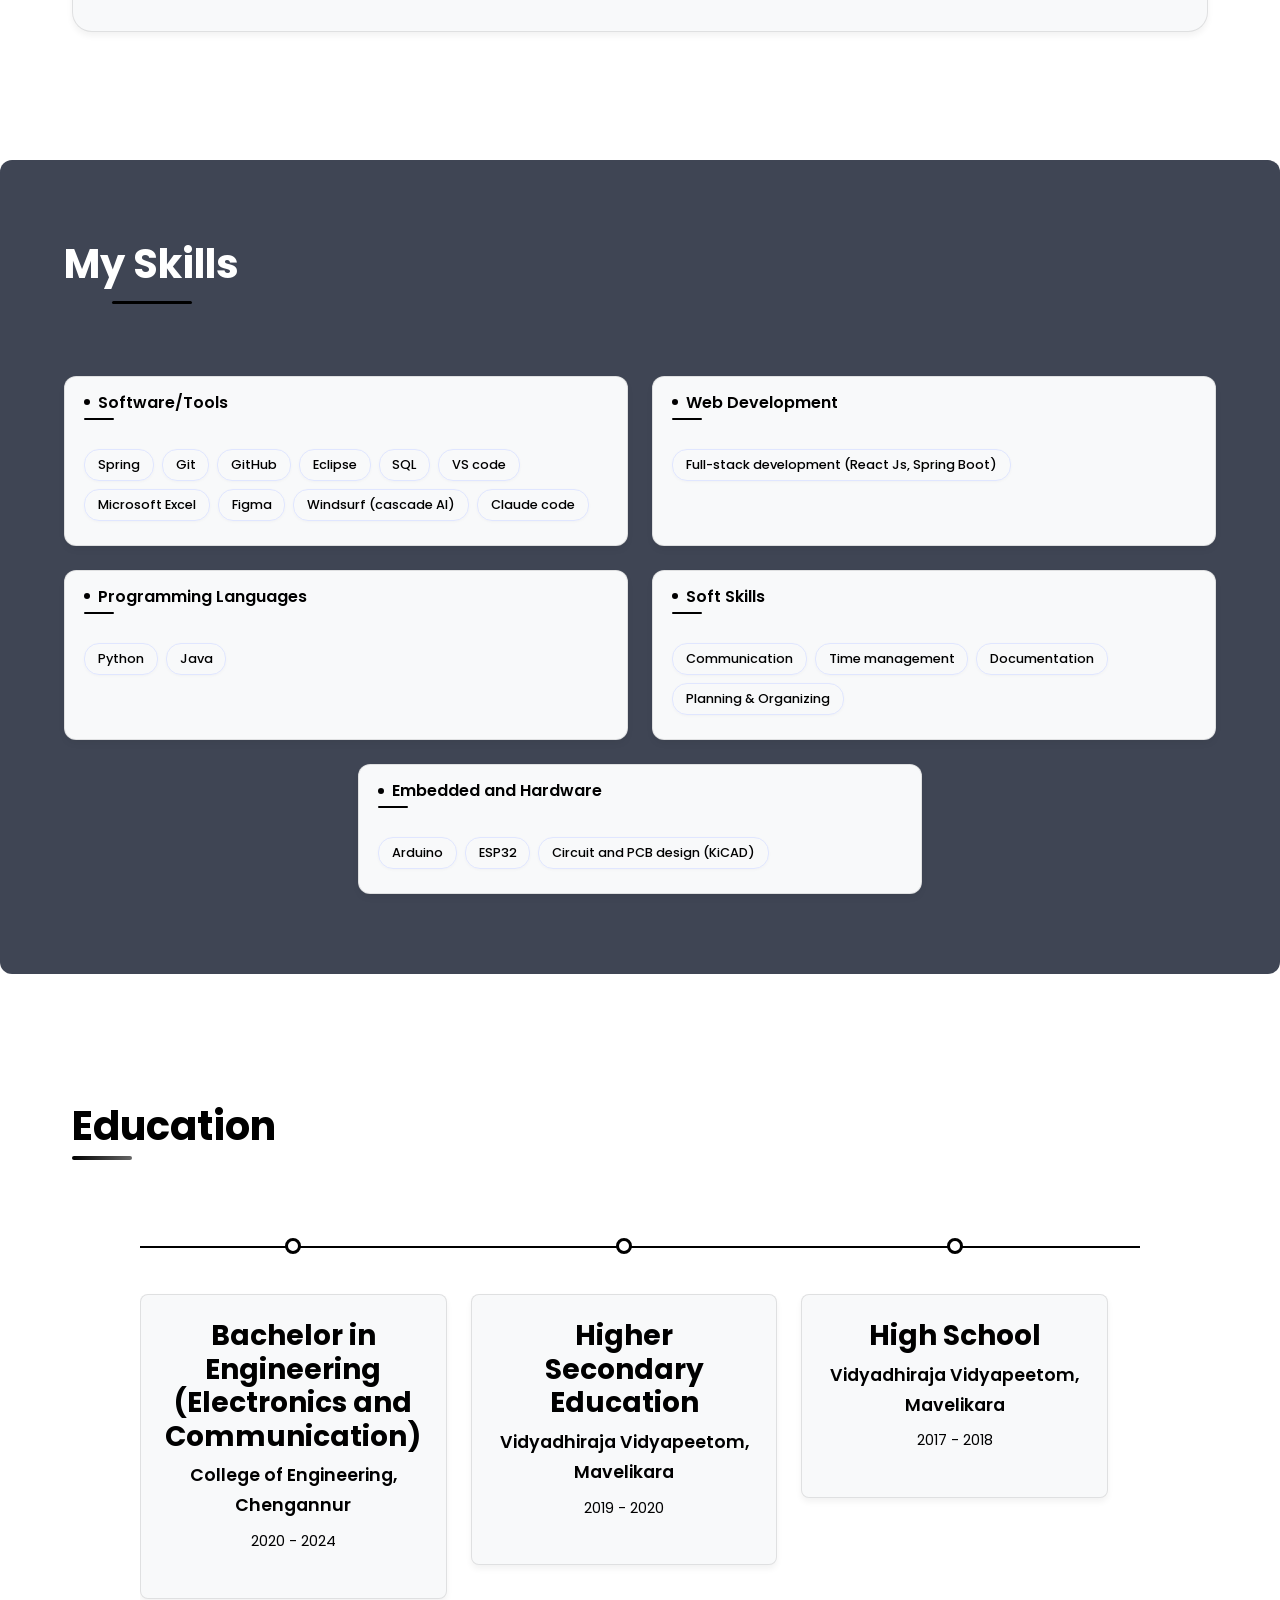
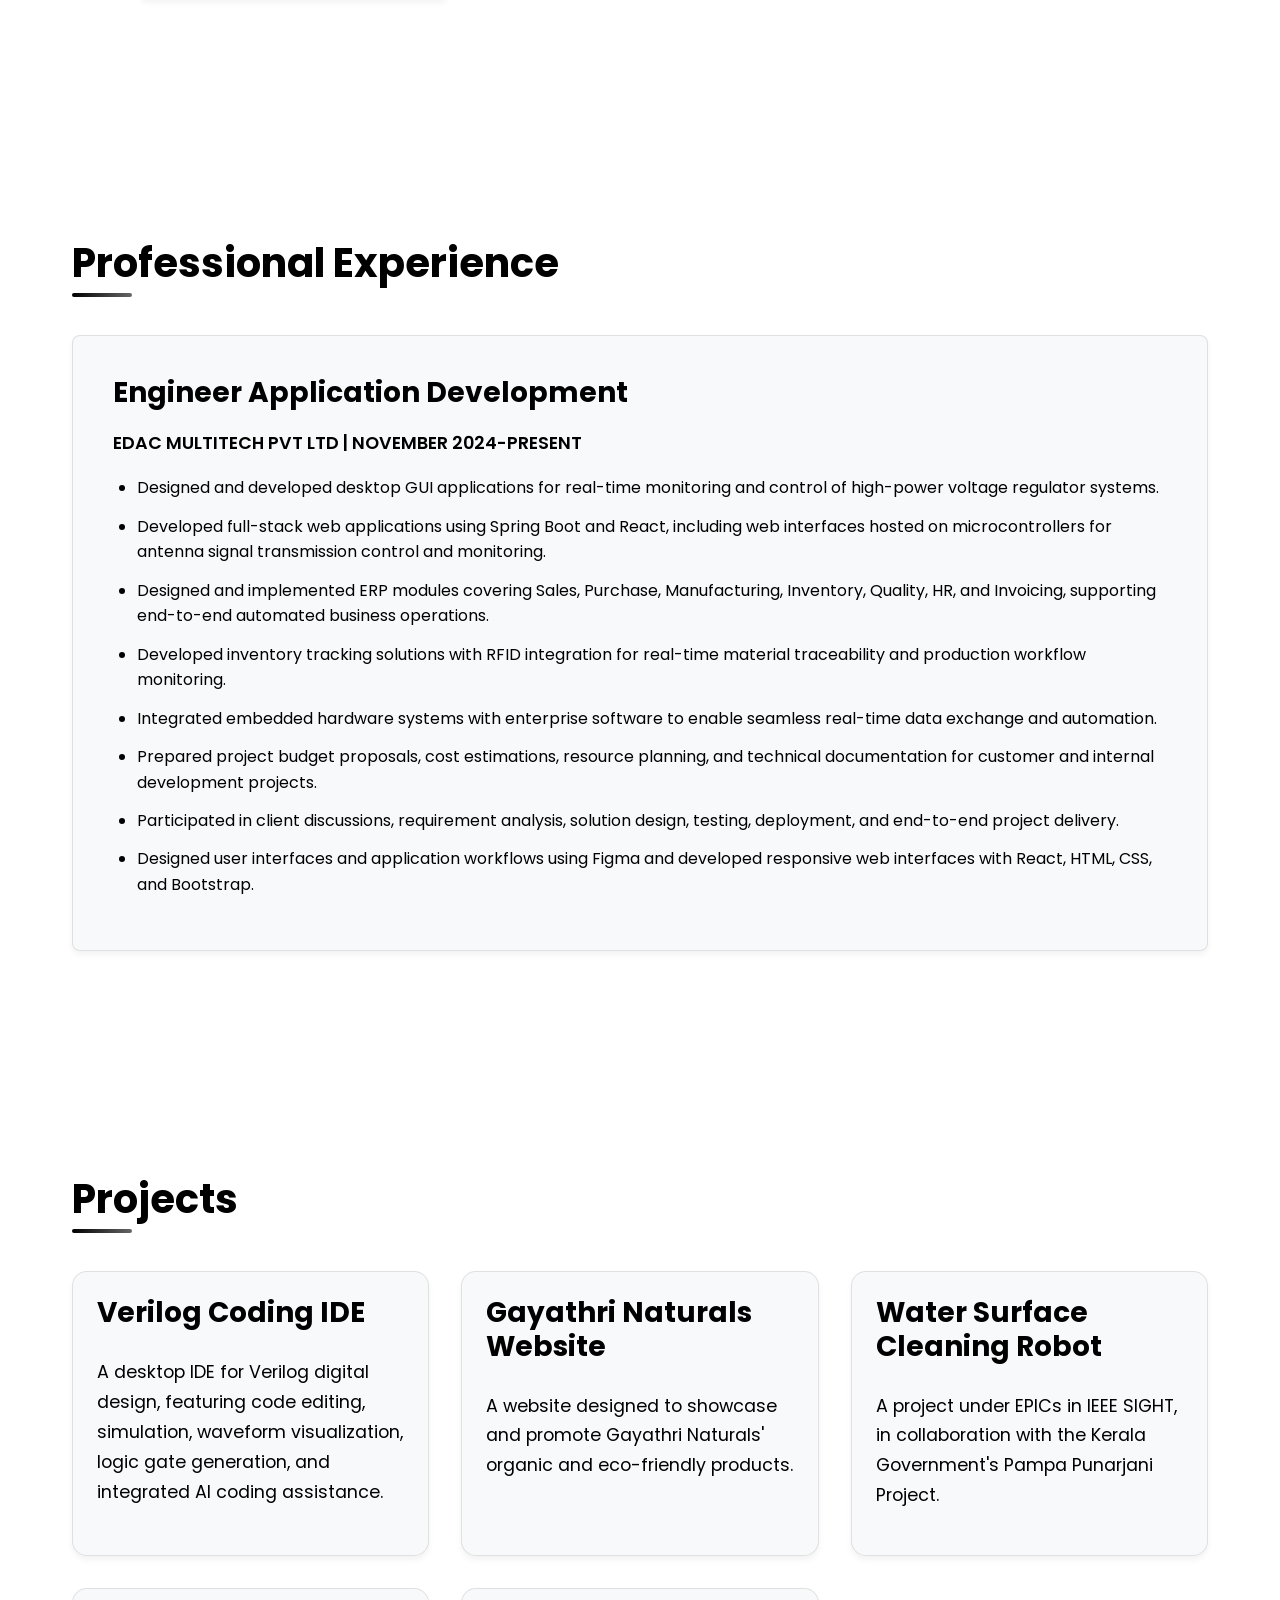
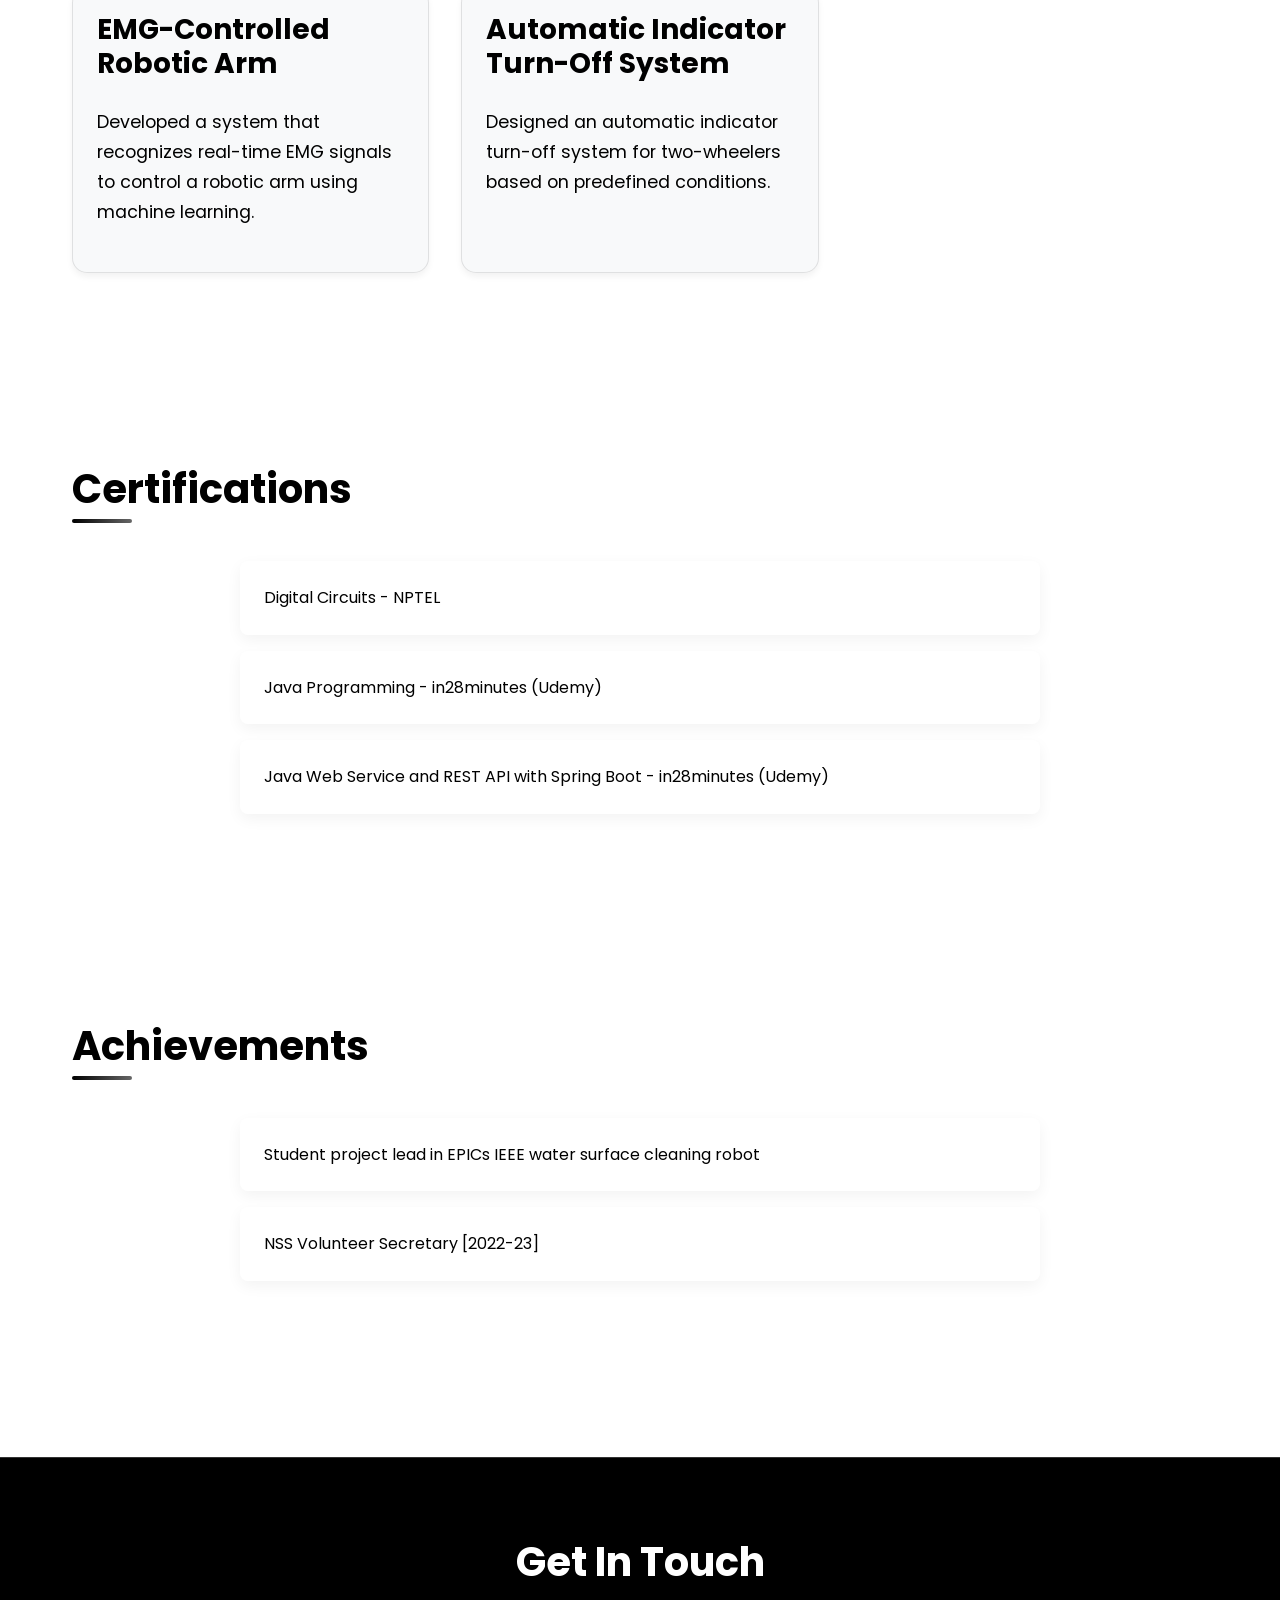
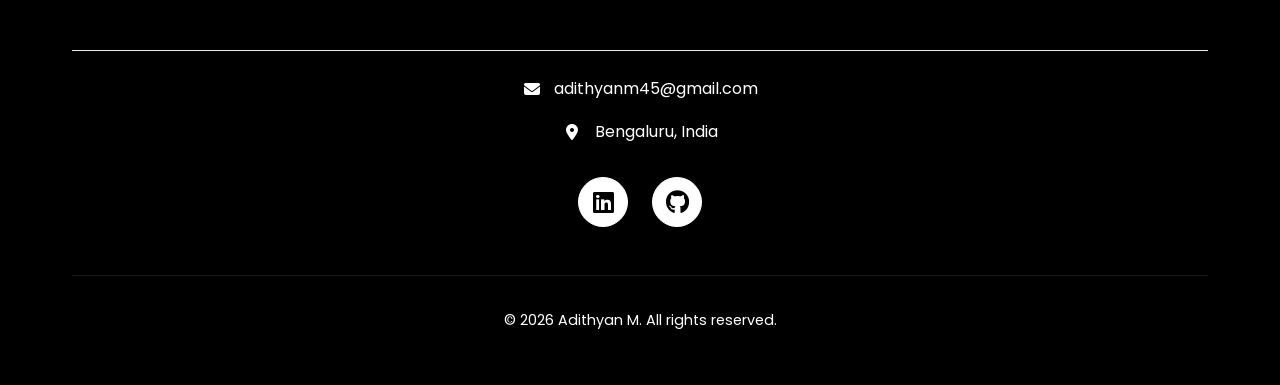
==== commit 1c9fae81: "Changed ui" ====
--- a/index.html
+++ b/index.html
@@ -32,6 +32,7 @@
                 <li><a href="#experience" class="nav-link">Experience</a></li>
                 <li><a href="#projects" class="nav-link">Projects</a></li>
                 <li><a href="#contact" class="nav-link">Contact</a></li>
+                <li><a href="Adithyan%20M.pdf" download class="btn btn-primary" style="padding: 0.4rem 1.2rem; font-size: 0.9rem; margin-left: 10px;">Resume <i class="fas fa-download" style="margin-left: 5px;"></i></a></li>
             </ul>
         </nav>
     </header>
@@ -78,45 +79,46 @@
                 <div class="skill-category">
                     <h4>Software/Tools</h4>
                     <div class="skill-tags">
-                        <span>Spring Framework</span>
+                        <span>Spring</span>
                         <span>Git</span>
+                        <span>GitHub</span>
                         <span>Eclipse</span>
-                        <span>MySQL</span>
-                        <span>VS Code</span>
+                        <span>SQL</span>
+                        <span>VS code</span>
                         <span>Microsoft Excel</span>
-                        <span>Microsoft Word</span>
-                        <span>Docker</span>
-                        <span>AWS</span>
                         <span>Figma</span>
-                        <span>Python-Tkinter</span>
-                        <span>Cascade AI</span>
-                        <span>Windsurf AI</span>
+                        <span>Windsurf (cascade AI)</span>
+                        <span>Claude code</span>
                     </div>
                 </div>
                 <div class="skill-category">
                     <h4>Web Development</h4>
                     <div class="skill-tags">
-                        <span>Full-stack Development</span>
-                        <span>HTML</span>
-                        <span>CSS</span>
-                        <span>JavaScript</span>
-                        <span>React</span>
+                        <span>Full-stack development (React Js, Spring Boot)</span>
                     </div>
                 </div>
                 <div class="skill-category">
                     <h4>Programming Languages</h4>
                     <div class="skill-tags">
+                        <span>Python</span>
                         <span>Java</span>
-                        <span>Python</span>
                     </div>
                 </div>
                 <div class="skill-category">
                     <h4>Soft Skills</h4>
                     <div class="skill-tags">
-                        <span>Problem Solving</span>
-                        <span>Teamwork</span>
                         <span>Communication</span>
-                        <span>Time Management</span>
+                        <span>Time management</span>
+                        <span>Documentation</span>
+                        <span>Planning & Organizing</span>
+                    </div>
+                </div>
+                <div class="skill-category">
+                    <h4>Embedded and Hardware</h4>
+                    <div class="skill-tags">
+                        <span>Arduino</span>
+                        <span>ESP32</span>
+                        <span>Circuit and PCB design (KiCAD)</span>
                     </div>
                 </div>
             </div>
@@ -157,13 +159,16 @@
             <h2>Professional Experience</h2>
             <div class="experience-item">
                 <h3>Engineer Application Development</h3>
-                <p class="company">EDAC MULTITECH PVT LTD | NOV 2024 - PRESENT</p>
+                <p class="company">EDAC MULTITECH PVT LTD | NOVEMBER 2024-PRESENT</p>
                 <ul class="responsibilities">
-                    <li>Design and develop GUIs for controlling embedded systems using Python Tkinter.</li>
-                    <li>Designed clean and user-friendly UI/UX interfaces for internal tools and external projects using Figma, React.js, HTML, CSS, and Bootstrap.</li>
-                    <li>Contributed to the design and implementation of ERP software modules, including inventory management, billing, and operations tracking.</li>
-                    <li>Full stack web development, utilizing Cascade AI to generate UI components from designs created in Figma.</li>
-                    <li>Contributing to technical project execution, implementation, and documentation.</li>
+                    <li>Designed and developed desktop GUI applications for real-time monitoring and control of high-power voltage regulator systems.</li>
+                    <li>Developed full-stack web applications using Spring Boot and React, including web interfaces hosted on microcontrollers for antenna signal transmission control and monitoring.</li>
+                    <li>Designed and implemented ERP modules covering Sales, Purchase, Manufacturing, Inventory, Quality, HR, and Invoicing, supporting end-to-end automated business operations.</li>
+                    <li>Developed inventory tracking solutions with RFID integration for real-time material traceability and production workflow monitoring.</li>
+                    <li>Integrated embedded hardware systems with enterprise software to enable seamless real-time data exchange and automation.</li>
+                    <li>Prepared project budget proposals, cost estimations, resource planning, and technical documentation for customer and internal development projects.</li>
+                    <li>Participated in client discussions, requirement analysis, solution design, testing, deployment, and end-to-end project delivery.</li>
+                    <li>Designed user interfaces and application workflows using Figma and developed responsive web interfaces with React, HTML, CSS, and Bootstrap.</li>
                 </ul>
             </div>
         </div>
@@ -173,6 +178,10 @@
         <div class="container">
             <h2>Projects</h2>
             <div class="projects-grid">
+                <div class="project-card">
+                    <h3>Verilog Coding IDE</h3>
+                    <p>A desktop IDE for Verilog digital design, featuring code editing, simulation, waveform visualization, logic gate generation, and integrated AI coding assistance.</p>
+                </div>
                 <div class="project-card">
                     <h3>Gayathri Naturals Website</h3>
                     <p>A website designed to showcase and promote Gayathri Naturals' organic and eco-friendly products.</p>
--- a/styles.css
+++ b/styles.css
@@ -1,32 +1,30 @@
 /* Global Styles */
 :root {
-    --primary-color: #6c63ff;
-    --primary-light: #8a85ff;
-    --primary-dark: #4a42cc;
-    --secondary-color: #2d3748;
-    --accent-color: #ff6b6b;
-    --success-color: #4caf50;
-    --warning-color: #ff9800;
-    --error-color: #f44336;
-    
-    /* Dark Theme with Gradient */
-    --bg-primary: #0f0c29;
-    --bg-secondary: #1a1a40;
-    --bg-tertiary: #16213e;
-    --bg-gradient: linear-gradient(135deg, #0f0c29 0%, #302b63 50%, #24243e 100%);
-    --bg-card: rgba(255, 255, 255, 0.03);
-    --bg-hover: rgba(108, 99, 255, 0.1);
-    --bg-active: rgba(108, 99, 255, 0.2);
-    
-    /* Modern Text Colors */
-    --text-primary: #b3b7bb;
-    --text-secondary: #e2e8f0;
-    --text-muted: #a0aec0;
+    /* Black & White Theme */
+    --primary-color: #000000;
+    --primary-light: #333333;
+    --primary-dark: #000000;
+    --secondary-color: #f0f0f0;
+    --accent-color: #666666;
+    --success-color: #000000;
+    --warning-color: #000000;
+    --error-color: #000000;
+    
+    --bg-primary: #ffffff;
+    --bg-secondary: #f8f9fa;
+    --bg-tertiary: #eeeeee;
+    --bg-gradient: #ffffff;
+    --bg-card: #ffffff;
+    --bg-hover: rgba(0, 0, 0, 0.05);
+    --bg-active: rgba(0, 0, 0, 0.1);
+    
+    --text-primary: #000000;
+    --text-secondary: #333333;
+    --text-muted: #666666;
     --text-on-primary: #ffffff;
     
-    /* Borders & Dividers */
-    --border-color: rgba(255, 255, 255, 0.08);
-    --divider-color: rgba(255, 255, 255, 0.05);
+    --border-color: rgba(0, 0, 0, 0.1);
+    --divider-color: rgba(0, 0, 0, 0.05);
     
     /* Shadows */
     --shadow-sm: 0 1px 3px rgba(0, 0, 0, 0.12), 0 1px 2px rgba(0, 0, 0, 0.24);
@@ -35,9 +33,9 @@
     --shadow-xl: 0 20px 25px -5px rgba(0, 0, 0, 0.1), 0 10px 10px -5px rgba(0, 0, 0, 0.04);
     
     /* Transitions */
-    --transition-fast: all 0.15s cubic-bezier(0.4, 0, 0.2, 1);
-    --transition-normal: all 0.3s cubic-bezier(0.4, 0, 0.2, 1);
-    --transition-slow: all 0.5s cubic-bezier(0.4, 0, 0.2, 1);
+    --transition-fast: all 0.2s cubic-bezier(0.25, 0.8, 0.25, 1);
+    --transition-normal: all 0.4s cubic-bezier(0.25, 0.8, 0.25, 1);
+    --transition-slow: all 0.6s cubic-bezier(0.25, 0.8, 0.25, 1);
     
     /* Typography */
     --font-sans: 'Poppins', -apple-system, BlinkMacSystemFont, 'Segoe UI', Roboto, Oxygen, Ubuntu, Cantarell, 'Open Sans', 'Helvetica Neue', sans-serif;
@@ -274,7 +272,6 @@
     width: 100%;
     padding-top: 100%; /* This creates a square container */
     position: relative;
-    border-radius: 50%;
     overflow: hidden;
     border: 3px solid var(--primary-color);
     box-shadow: 0 5px 20px rgba(0, 0, 0, 0.2);
@@ -542,10 +539,7 @@
 
 .about-image img {
     max-width: 300px;
-    border-radius: 50%;
     margin: 0 auto;
-    border: 5px solid var(--primary-color);
-    box-shadow: var(--shadow-lg);
 }
 
 /* Skills Section */
@@ -1248,7 +1242,6 @@
 width: 100%;
 padding-top: 100%;
 background: rgba(255, 255, 255, 0.05);
-border-radius: 50%;
 display: flex;
 flex-direction: column;
 justify-content: center;
@@ -1447,43 +1440,79 @@
 /* Education Section */
 .timeline {
     position: relative;
-    max-width: 800px;
+    max-width: 1000px;
     margin: 0 auto;
-    padding: 2rem 0;
+    padding: 3rem 1rem;
+    display: flex;
+    justify-content: space-between;
+    align-items: flex-start;
+    gap: 1.5rem;
+    overflow-x: auto;
+    scroll-snap-type: x mandatory;
 }
 
 .timeline::before {
     content: '';
     position: absolute;
-    width: 2px;
-    background-color: var(--primary-color);
+    height: 2px;
+    background-color: var(--border-color);
+    top: 3rem;
+    left: 1rem;
+    right: 1rem;
+    z-index: 0;
+}
+
+.timeline-progress {
+    position: absolute;
+    height: 2px;
+    background-color: var(--text-primary);
+    top: 3rem;
+    left: 1rem;
+    width: 0;
+    z-index: 1;
+    transition: width 1.5s cubic-bezier(0.2, 0.8, 0.2, 1);
+}
+
+.timeline-item {
+    position: relative;
+    flex: 1;
+    min-width: 280px;
+    padding: 0;
+    margin: 0;
+    text-align: center;
+    scroll-snap-align: start;
+    z-index: 2;
+}
+
+.timeline-item::before {
+    content: '';
+    position: absolute;
+    width: 16px;
+    height: 16px;
+    background: var(--bg-primary);
+    border: 3px solid var(--text-primary);
+    border-radius: 50%;
     top: 0;
-    bottom: 0;
     left: 50%;
-    margin-left: -1px;
-}
-
-.timeline-item {
-    padding: 1rem 0;
-    position: relative;
-    width: 50%;
-    padding-right: 3rem;
-    margin-bottom: 2rem;
-}
-
-.timeline-item:nth-child(odd) {
-    left: 0;
-}
-
+    transform: translate(-50%, -50%);
+    transition: all 0.3s ease;
+}
+
+.timeline-item:hover::before {
+    background: var(--text-primary);
+    transform: translate(-50%, -50%) scale(1.3);
+}
+
+.timeline-item:nth-child(odd),
 .timeline-item:nth-child(even) {
-    left: 50%;
-    padding-left: 3rem;
-    padding-right: 0;
+    left: auto;
+    padding: 0;
 }
 
 .timeline-content {
-    padding: 2rem;
-    background-color: #002668;
+    margin-top: 3rem;
+    padding: 1.5rem;
+    background-color: var(--bg-secondary);
     border-radius: 8px;
     box-shadow: 0 5px 15px rgba(0, 0, 0, 0.05);
     transition: var(--transition);
@@ -1683,6 +1712,42 @@
     100% { background-position: 0% 50%; }
 }
 
+/* Footer Dark Mode Override */
+footer, footer.footer, #contact {
+    background-color: #000000 !important;
+    border-top: 1px solid #333333 !important;
+}
+
+footer h2, 
+footer p, 
+footer a, 
+footer i, 
+footer span, 
+footer .copyright,
+footer .contact-info p {
+    color: #ffffff !important;
+}
+
+footer .social-links a {
+    background: #ffffff !important;
+    color: #000000 !important;
+    border-color: #ffffff !important;
+}
+
+footer .social-links a i {
+    color: #000000 !important;
+}
+
+footer .social-links a:hover {
+    background: #333333 !important;
+    color: #ffffff !important;
+    border-color: #333333 !important;
+}
+
+footer .social-links a:hover i {
+    color: #ffffff !important;
+}
+
 /* Section Headers */
 section h2 {
     position: relative;
@@ -1928,3 +1993,94 @@
         padding: 1.5rem;
     }
 }
+
+/* Force Black and White Theme Overrides */
+body::before, .hero::before, .wave {
+    background: none !important;
+    animation: none !important;
+    display: none !important;
+}
+
+body {
+    background-color: var(--bg-primary) !important;
+    background-image: none !important;
+}
+
+.about-content, .skills, .skill-category, .timeline-content, .experience-item, .project-card, .footer {
+    background: var(--bg-secondary) !important;
+    border: 1px solid var(--border-color) !important;
+    box-shadow: 0 4px 6px rgba(0,0,0,0.05) !important;
+    color: var(--text-primary) !important;
+}
+
+h1, h2, h3, h4, h5, h6, p, a, span, li, .about-text, .about-text p, .contact-info p, .skill-tags span, .project-card p, .company, .duration, .institution, .skills h3, .project-card h3 {
+    color: var(--text-primary) !important;
+    background: none !important;
+    -webkit-text-fill-color: initial !important;
+}
+
+.social-links a {
+    background: var(--bg-secondary) !important;
+    color: var(--text-primary) !important;
+    border-color: var(--border-color) !important;
+}
+
+.social-links a:hover {
+    background: var(--text-primary) !important;
+    color: var(--bg-primary) !important;
+}
+
+.nav-link::after, .section-title h2::after, .skills h3::after, .project-card::before, .skill-category h4::before, .skill-category h4::after {
+    background: var(--text-primary) !important;
+}
+
+.btn-primary {
+    background: var(--text-primary) !important;
+    color: var(--bg-primary) !important;
+}
+
+header {
+    background: rgba(255, 255, 255, 0.95) !important;
+    border-bottom: 1px solid var(--border-color) !important;
+}
+
+.menu-toggle span {
+    background: var(--text-primary) !important;
+}
+
+.photo-placeholder {
+    border-color: var(--text-primary) !important;
+}
+
+/* Name Jump Animation */
+.nav-logo, .hero h1 {
+    display: inline-block;
+    cursor: pointer;
+}
+
+.jumping-letter {
+    display: inline-block;
+    transition: transform 0.3s cubic-bezier(0.28, 0.84, 0.42, 1);
+}
+
+.jumping-letter:hover {
+    transform: translateY(-10px) scale(1.1);
+}
+
+/* Skills Grid Alignment and Heading */
+#skills h2 {
+    color: #ffffff !important;
+}
+
+.skills-grid > .skill-category:last-child:nth-child(odd) {
+    grid-column: 1 / -1;
+    width: calc(50% - 0.75rem);
+    margin: 0 auto;
+}
+
+@media (max-width: 1024px) {
+    .skills-grid > .skill-category:last-child:nth-child(odd) {
+        width: 100%;
+        margin: 0;
+    }
+}
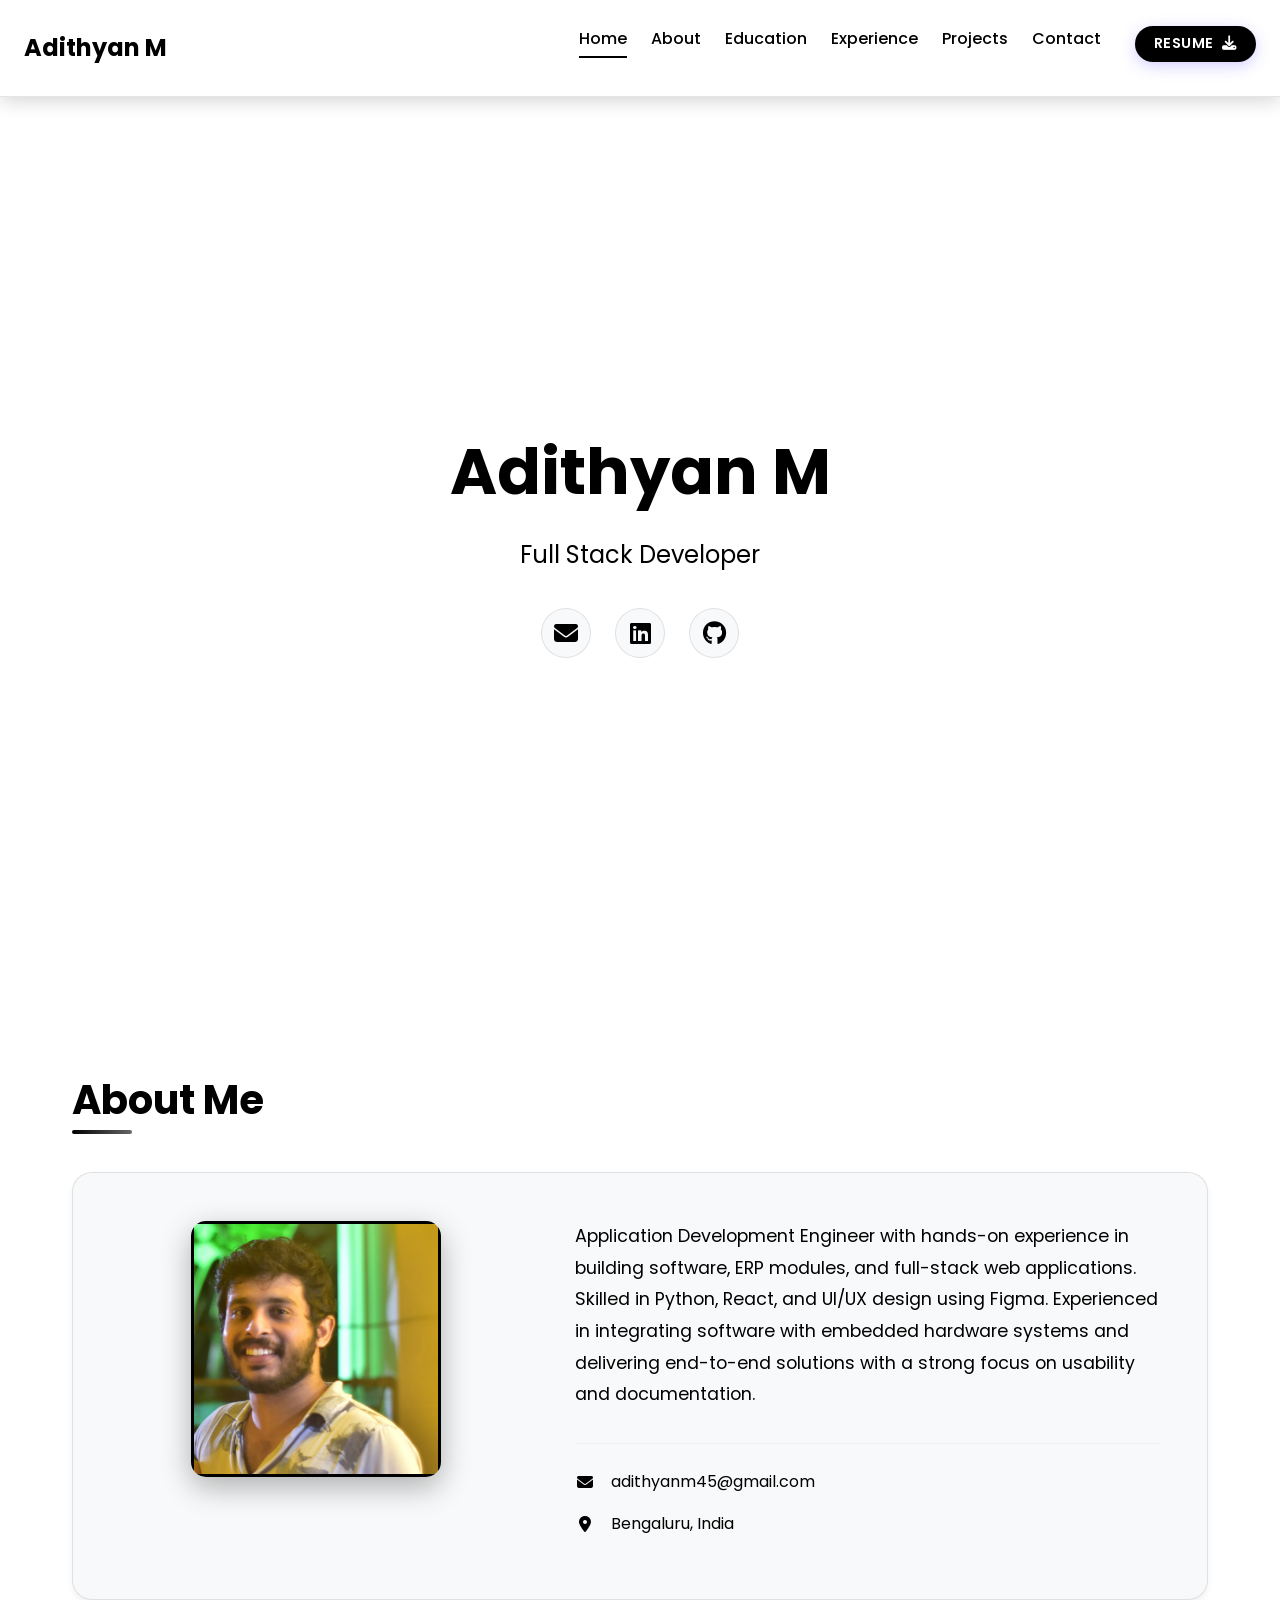
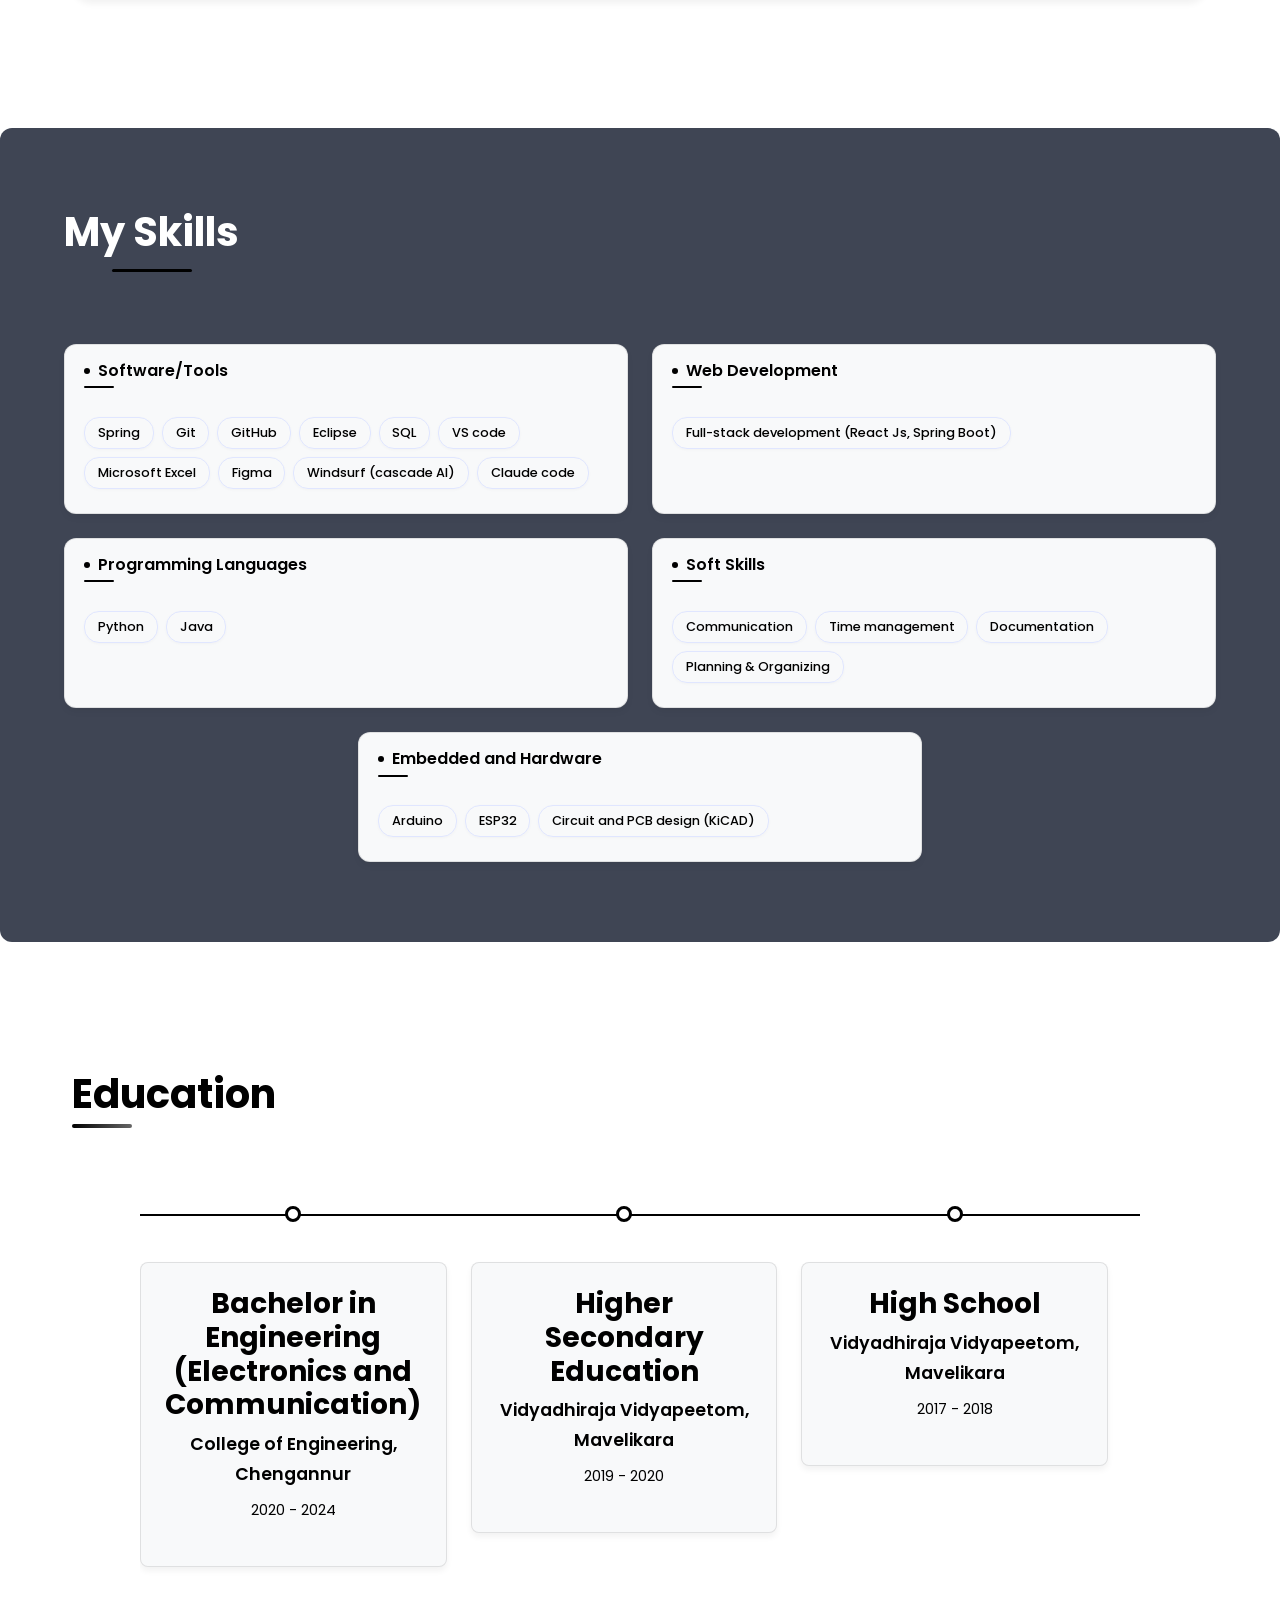
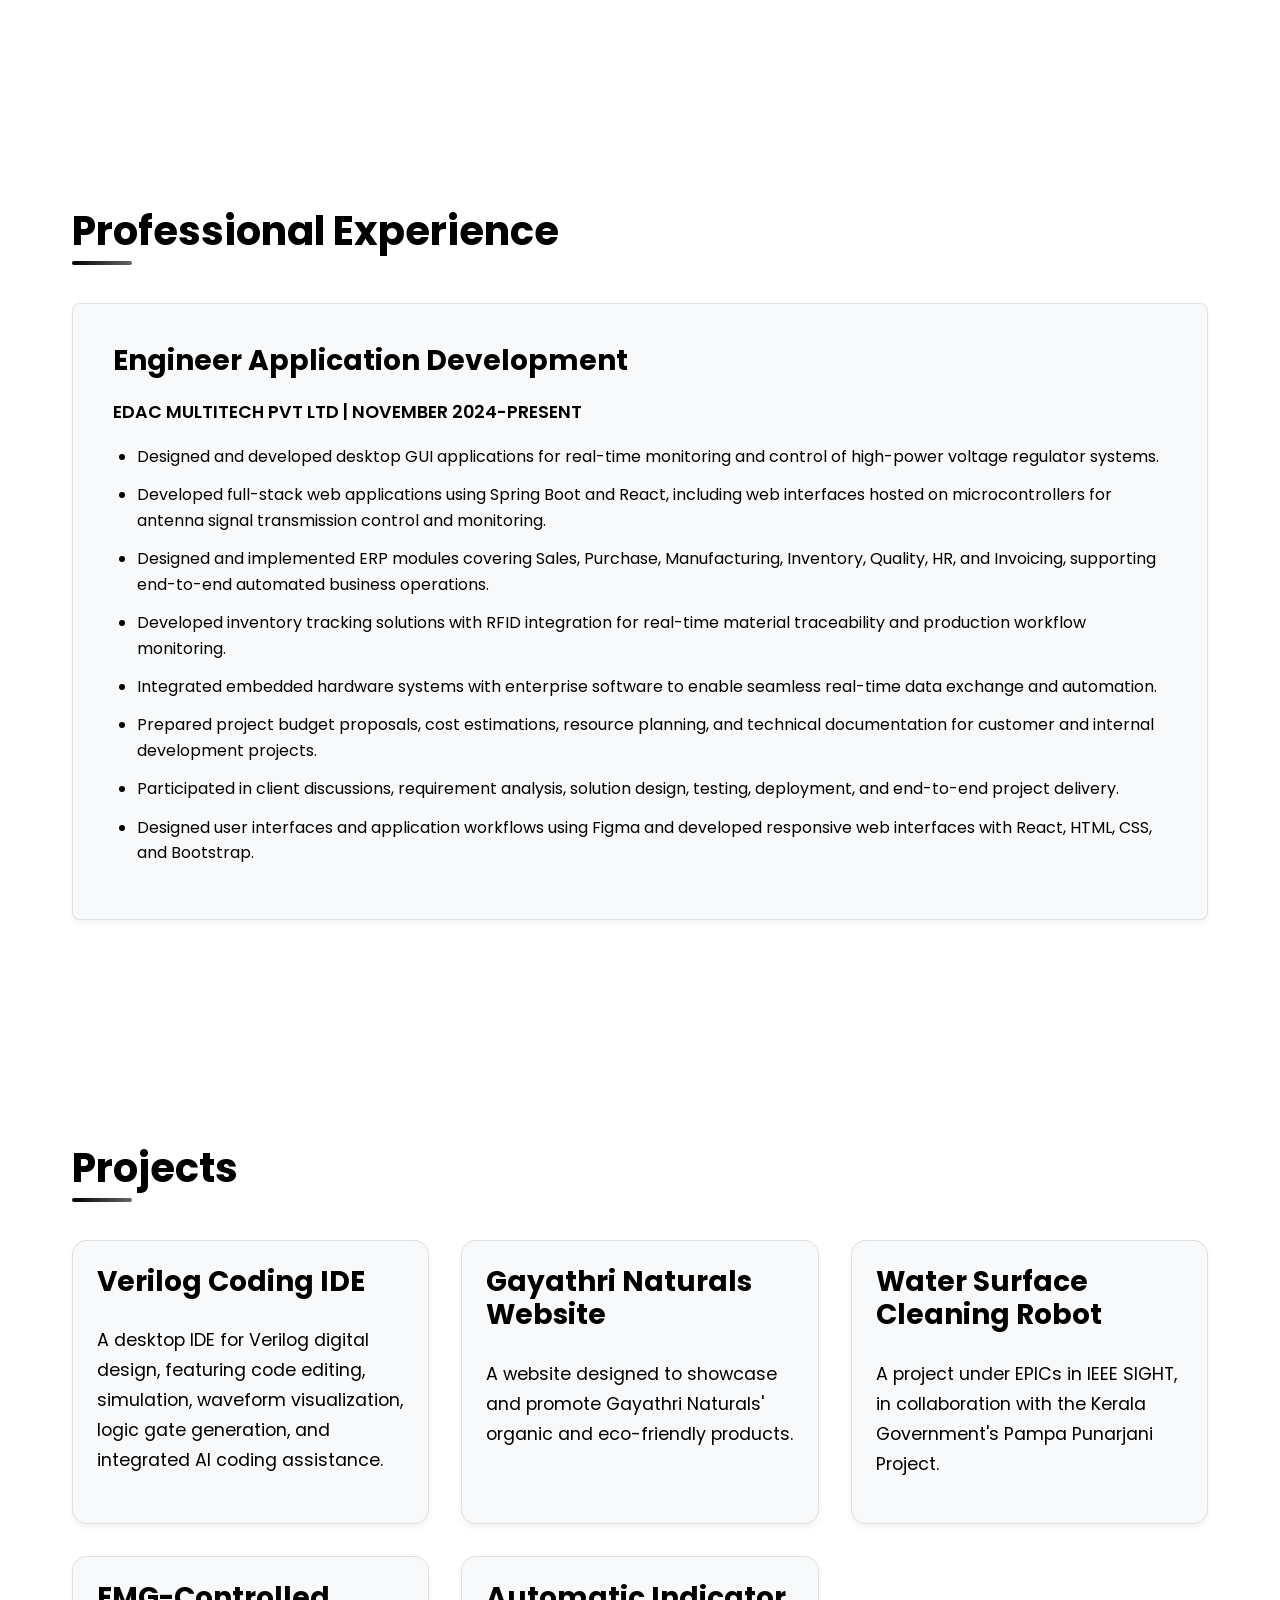
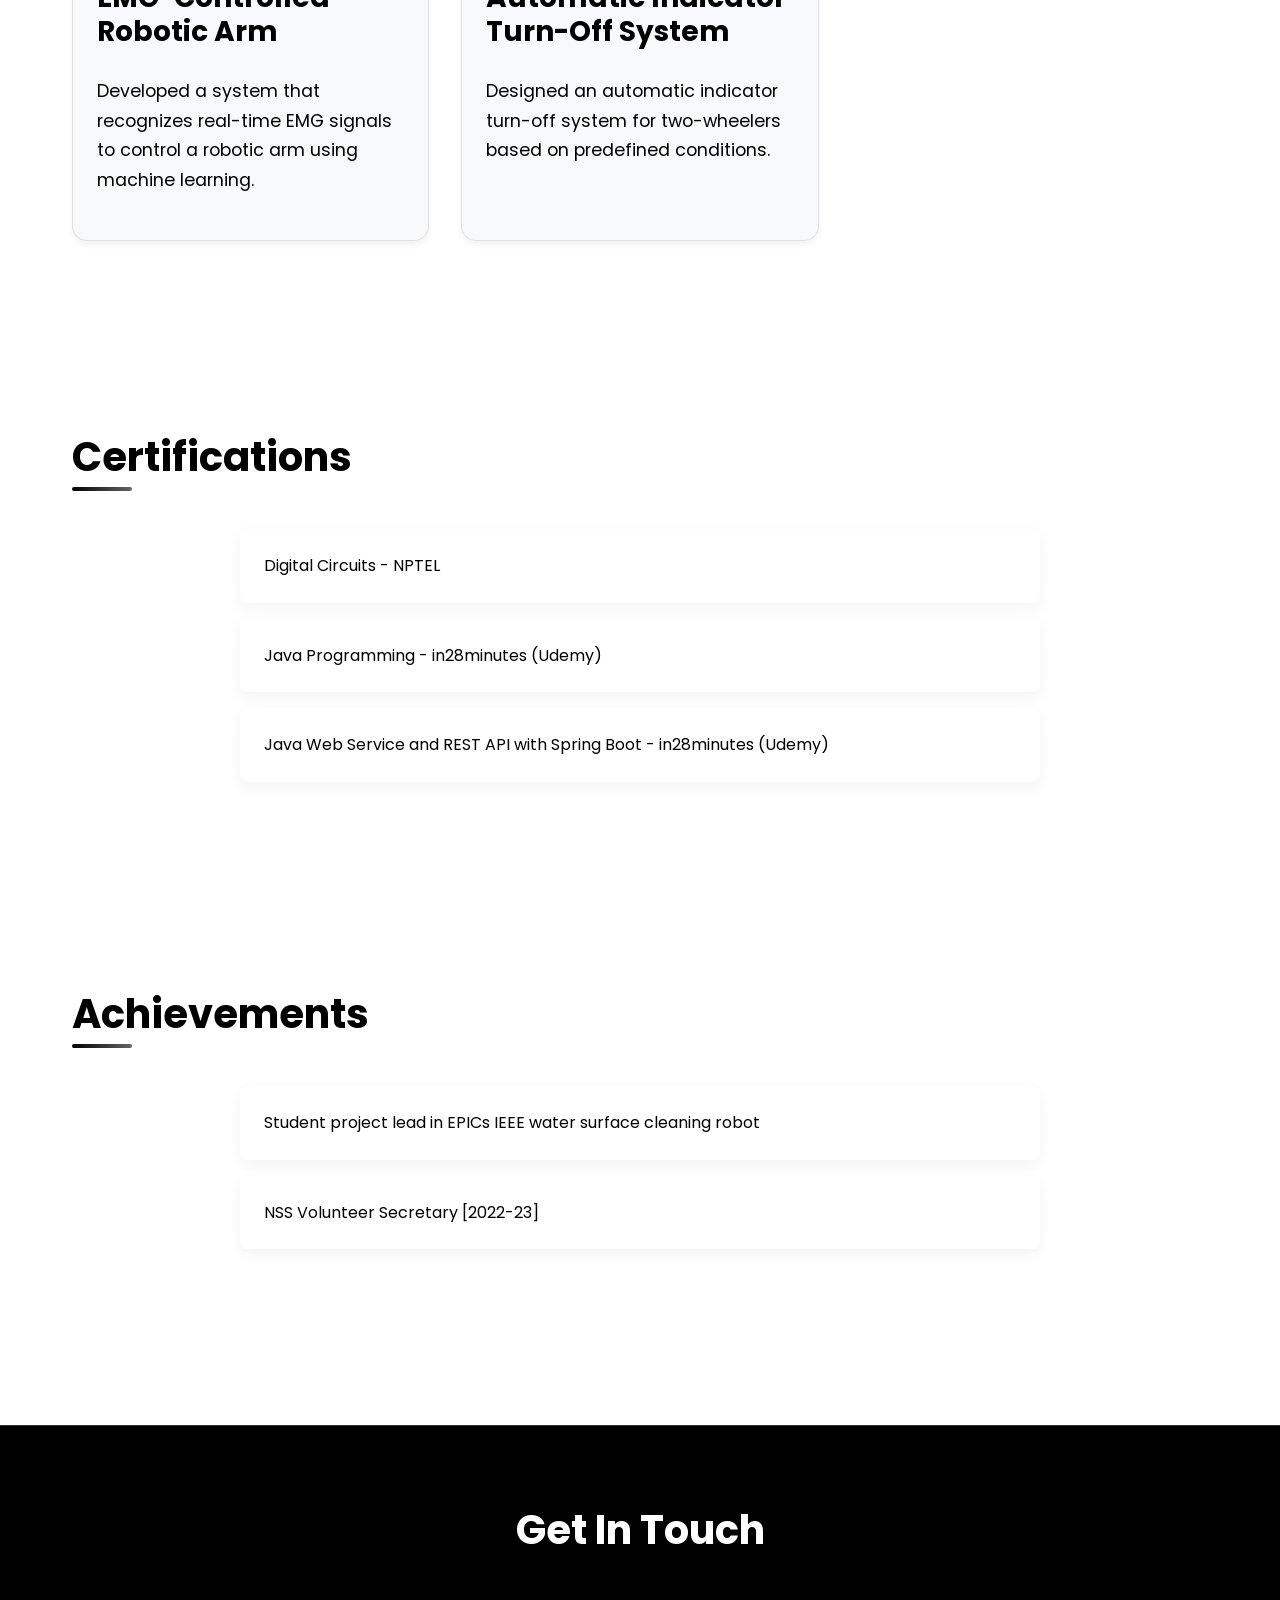
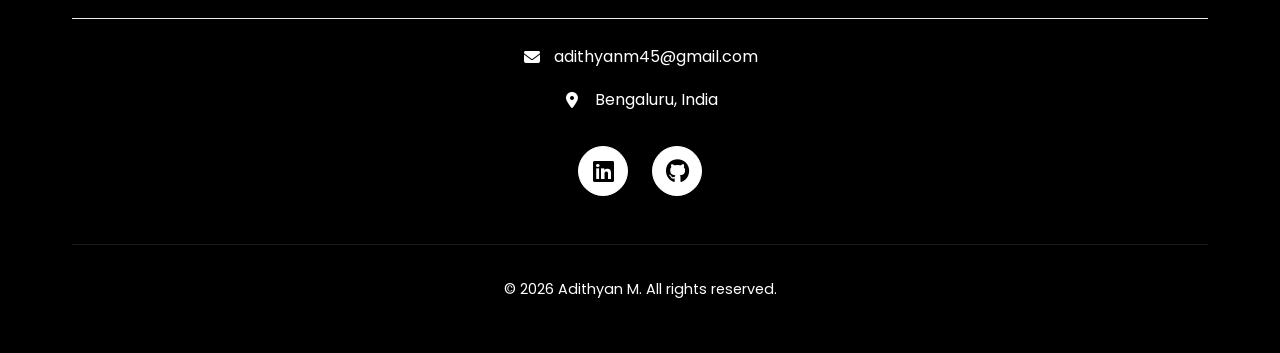
==== commit 9e4e9bef: "Changed description" ====
--- a/index.html
+++ b/index.html
@@ -62,7 +62,7 @@
                     </div>
                 </div> 
                 <div class="about-text">
-                    <p>Versatile developer with experience in full-stack development, ERP systems, and embedded projects. Skilled in both frontend design and backend implementation, with a focus on creating smooth and user-friendly experiences. Experienced in building and customizing ERP modules, responsive websites, and embedded systems. Strong team player with a track record of delivering reliable, high-quality software solutions.</p>
+                    <p>Application Development Engineer with hands-on experience in building software, ERP modules, and full-stack web applications. Skilled in Python, React, and UI/UX design using Figma. Experienced in integrating software with embedded hardware systems and delivering end-to-end solutions with a strong focus on usability and documentation.</p>
                     <div class="contact-info">
                         <p><i class="fas fa-envelope"></i> adithyanm45@gmail.com</p>
                         <p><i class="fas fa-map-marker-alt"></i> Bengaluru, India</p>
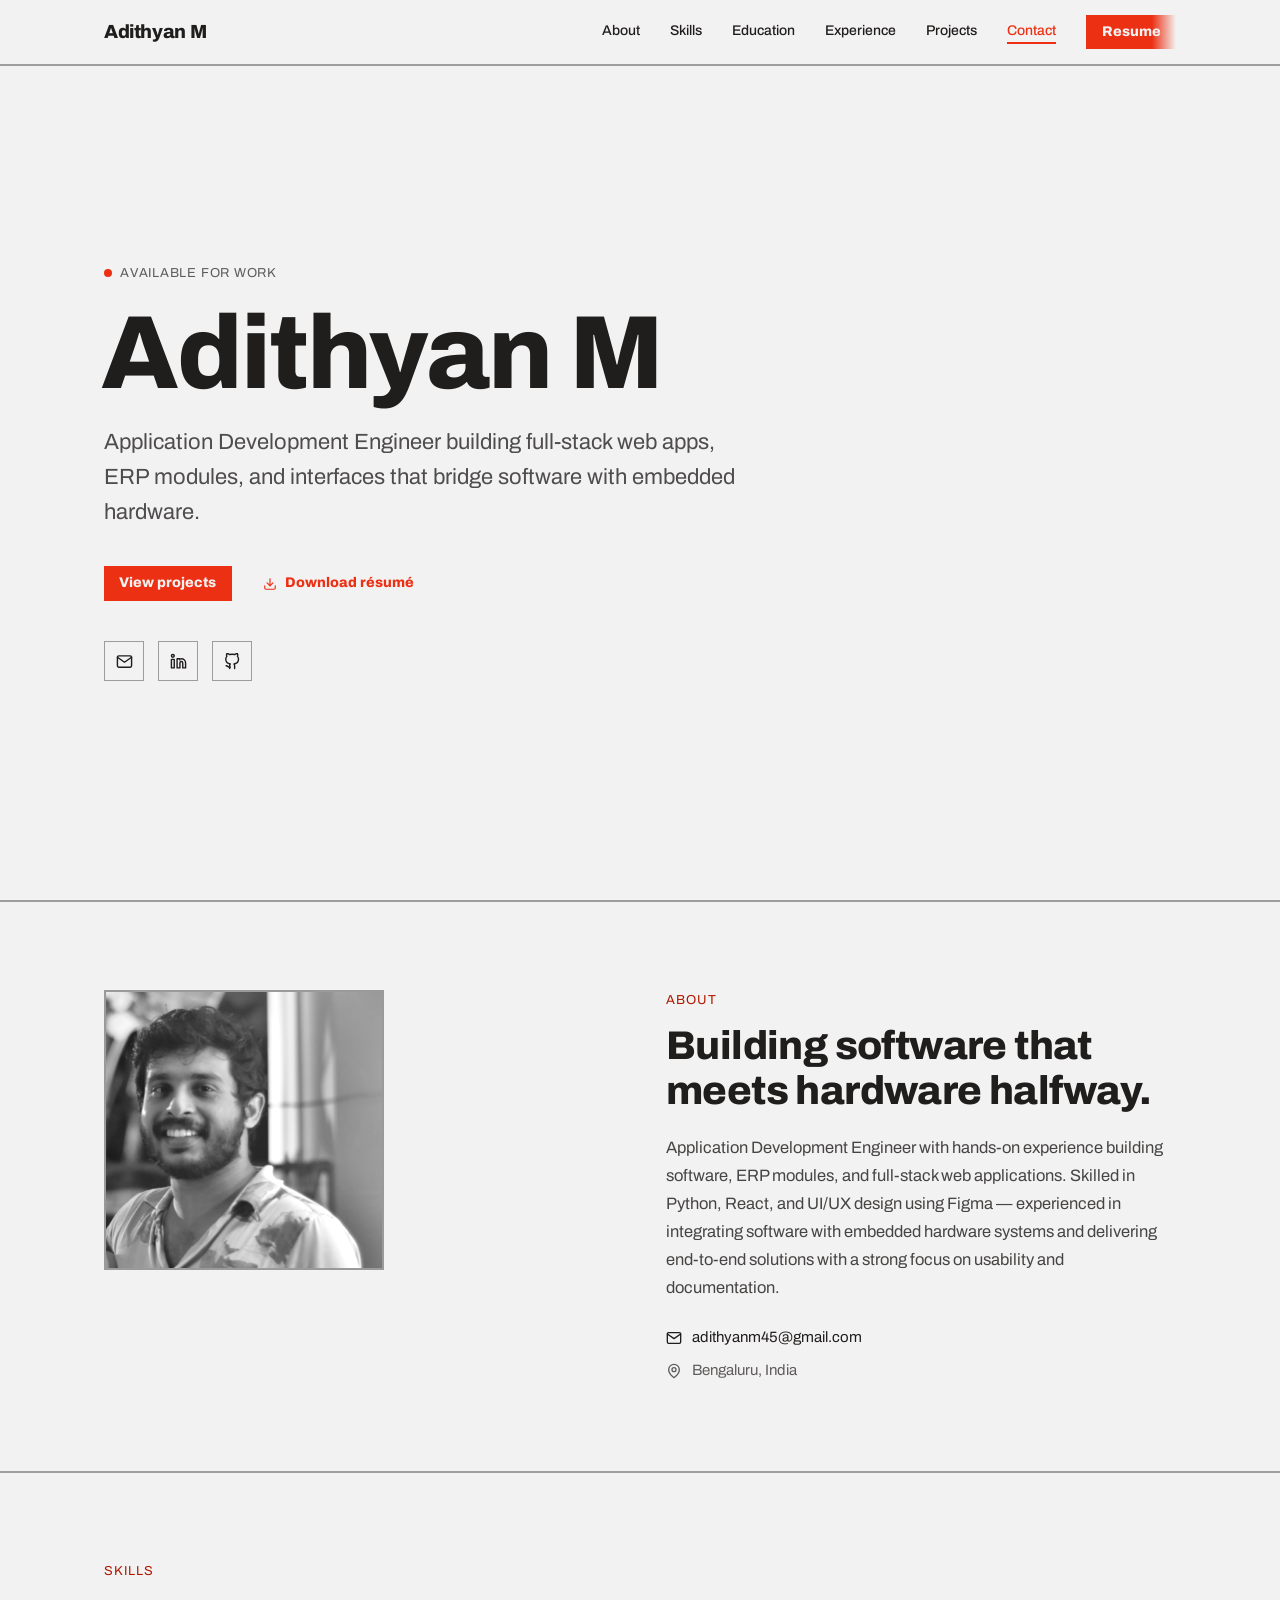
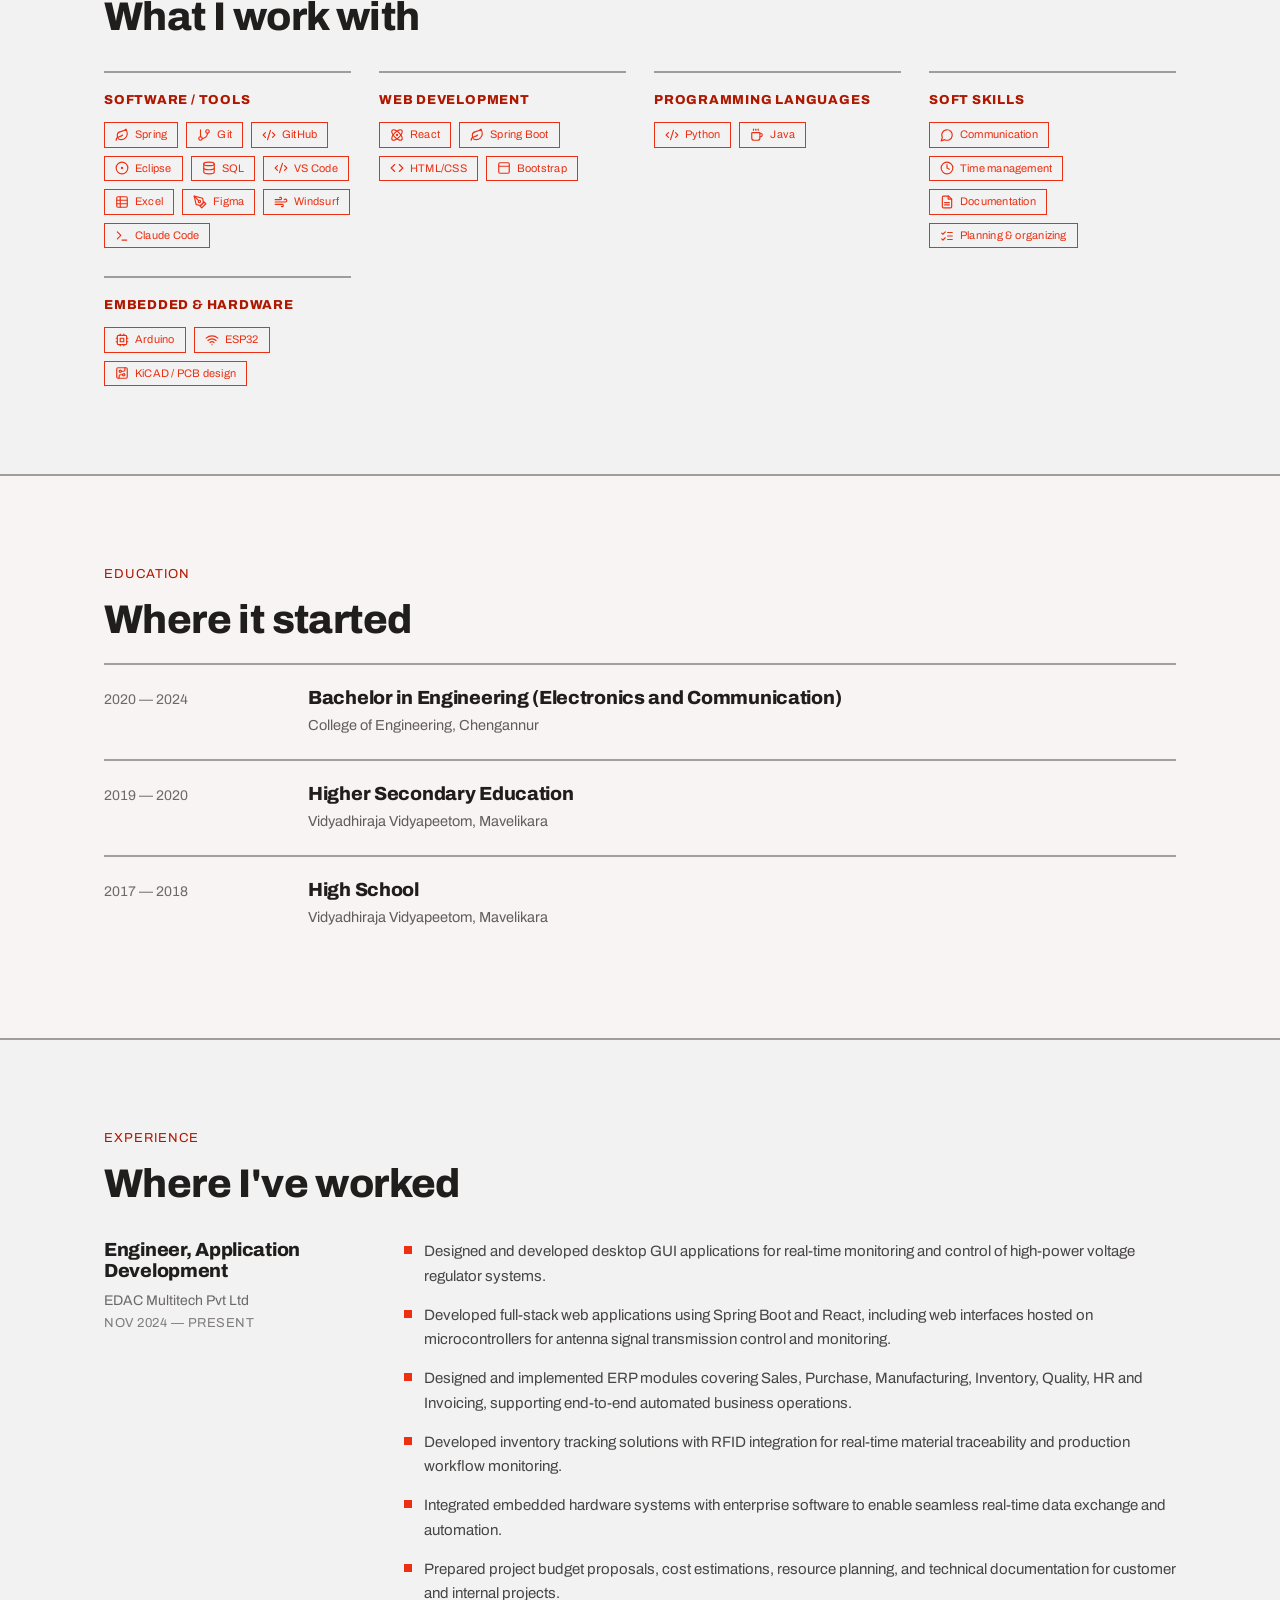
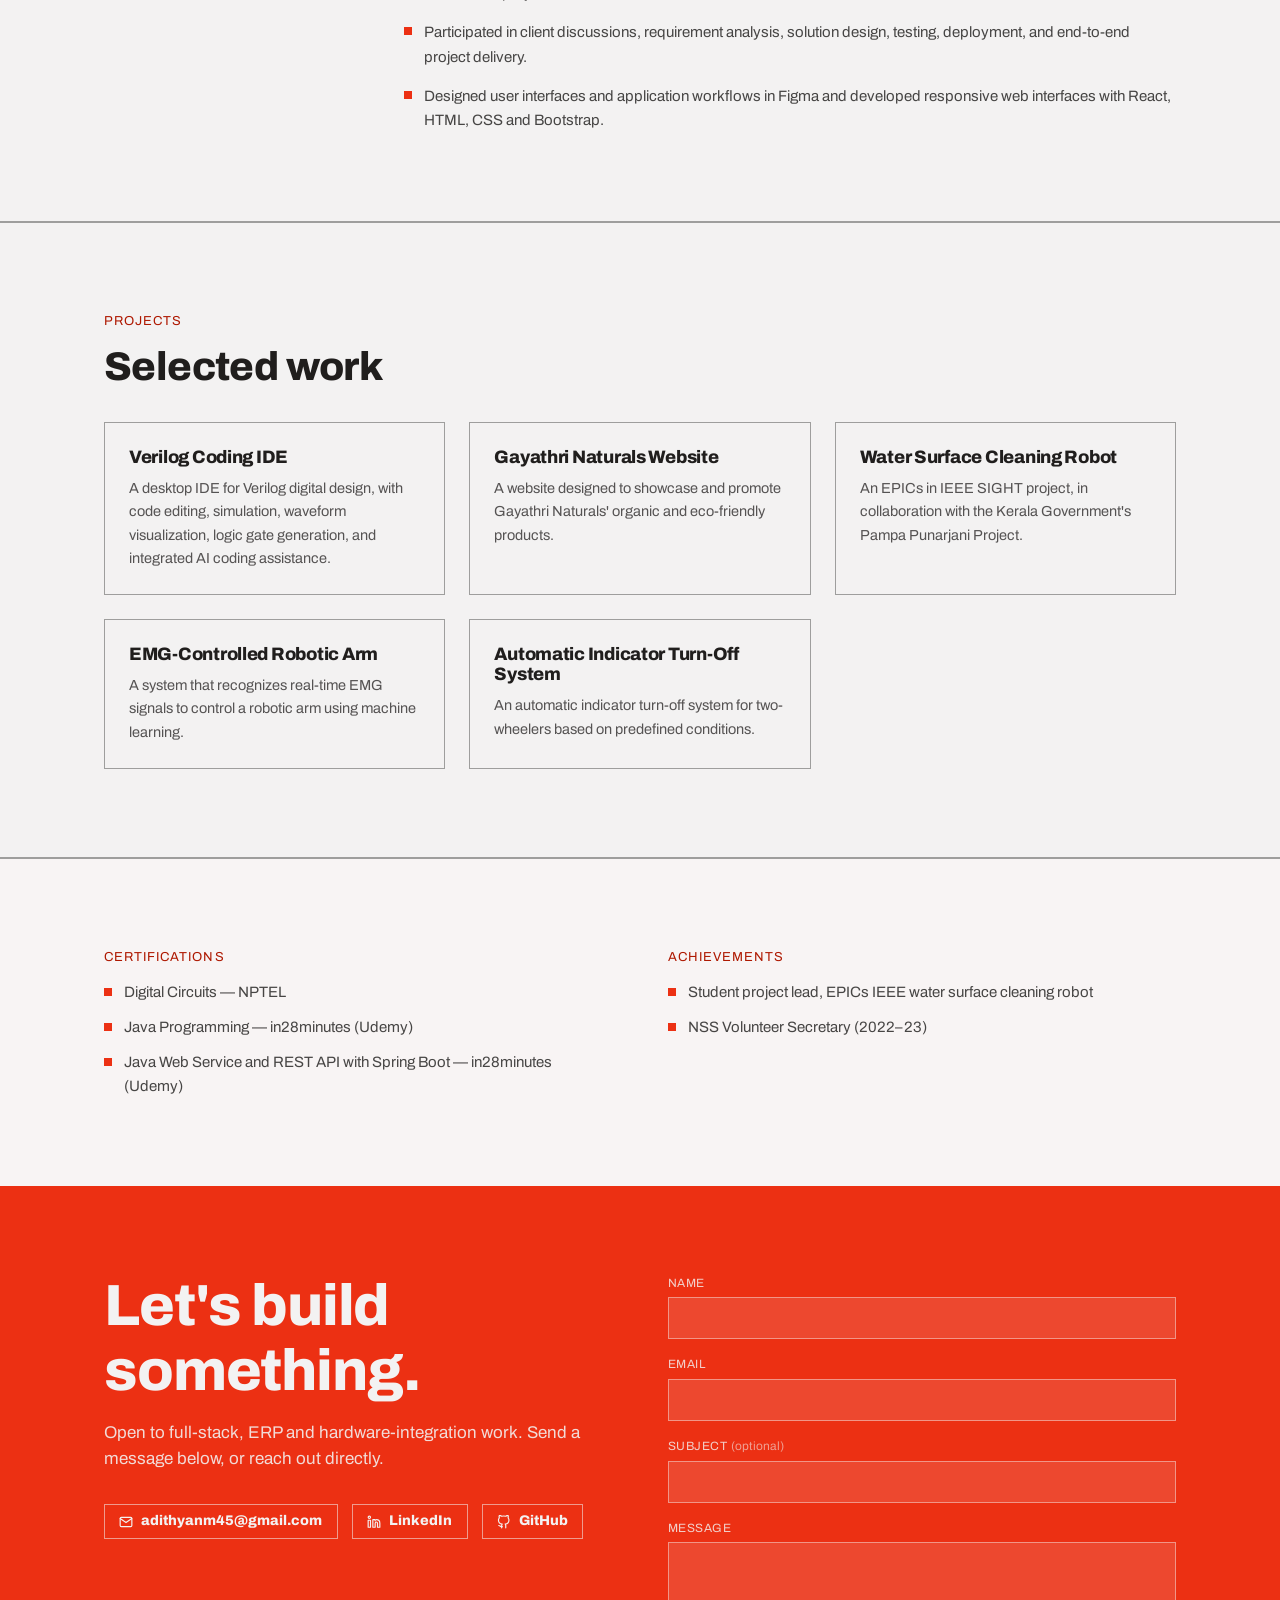
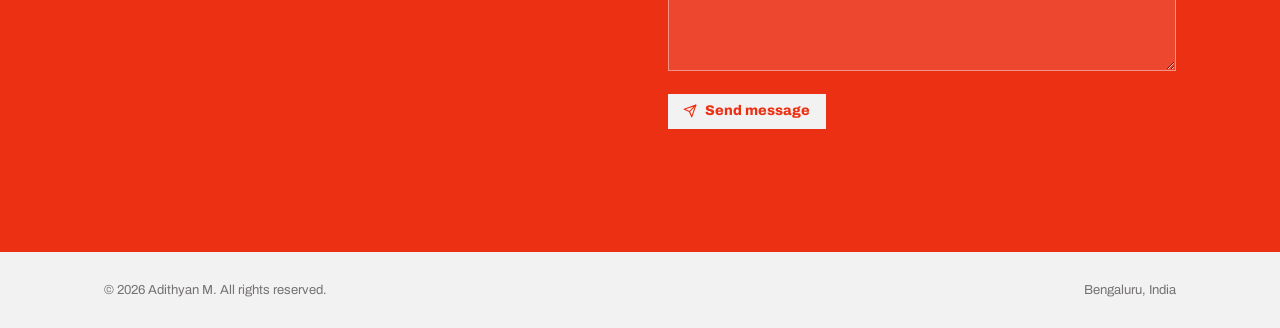
==== commit 7ec87689: "CHANGES IN THE UI" ====
--- a/index.html
+++ b/index.html
@@ -2,243 +2,359 @@
 <html lang="en">
 <head>
     <meta charset="UTF-8">
-    <meta name="viewport" content="width=device-width, initial-scale=1.0, maximum-scale=5.0, viewport-fit=cover">
-    <meta name="theme-color" content="#0f0c29">
-    <meta name="description" content="Portfolio of Adithyan M - Full Stack Developer">
-    <title>Adithyan M - Full Stack Developer</title>
-    <link rel="stylesheet" href="https://cdnjs.cloudflare.com/ajax/libs/font-awesome/6.4.0/css/all.min.css" integrity="sha512-iecdLmaskl7CVkqkXNQ/ZH/XLlvWZOJyj7Yy7tcenmpD1ypASozpmT/E0iPtmFIB46ZmdtAc9eNBvH0H/ZpiBw==" crossorigin="anonymous" referrerpolicy="no-referrer" />
+    <meta name="viewport" content="width=device-width, initial-scale=1">
+    <meta name="theme-color" content="#f3f2f2">
+    <meta name="description" content="Adithyan M — Application Development Engineer building full-stack web apps, ERP modules, and interfaces that bridge software with embedded hardware.">
+    <title>Adithyan M — Application Development Engineer</title>
+
+    <link rel="icon" href="data:image/svg+xml,%3Csvg xmlns='http://www.w3.org/2000/svg' viewBox='0 0 32 32'%3E%3Crect width='32' height='32' fill='%23201e1d'/%3E%3Ctext x='16' y='23' font-family='Georgia,serif' font-size='17' fill='%23ec3013' text-anchor='middle'%3EAM%3C/text%3E%3C/svg%3E">
+
     <link rel="preconnect" href="https://fonts.googleapis.com">
     <link rel="preconnect" href="https://fonts.gstatic.com" crossorigin>
-    <link href="https://fonts.googleapis.com/css2?family=Poppins:wght@300;400;500;600;700&display=swap" rel="stylesheet">
+    <link href="https://fonts.googleapis.com/css2?family=Archivo:wght@400;500;600;800&display=swap" rel="stylesheet">
     <link rel="stylesheet" href="styles.css">
-    <link rel="apple-touch-icon" sizes="180x180" href="/apple-touch-icon.png">
-    <link rel="icon" type="image/png" sizes="32x32" href="/favicon-32x32.png">
-    <link rel="icon" type="image/png" sizes="16x16" href="/favicon-16x16.png">
-    <link rel="manifest" href="/site.webmanifest">
+
+    <!-- Marks that JS is alive, so reveal animations only hide content they can un-hide. -->
+    <script>document.documentElement.className += ' js';</script>
 </head>
 <body>
-    <header>
-        <nav>
-            <a href="#home" class="nav-logo">Adithyan M</a>
-            <div class="menu-toggle">
-                <span></span>
-                <span></span>
-                <span></span>
-            </div>
-            <ul class="nav-menu">
-                <li><a href="#home" class="nav-link active">Home</a></li>
-                <li><a href="#about" class="nav-link">About</a></li>
-                <li><a href="#education" class="nav-link">Education</a></li>
-                <li><a href="#experience" class="nav-link">Experience</a></li>
-                <li><a href="#projects" class="nav-link">Projects</a></li>
-                <li><a href="#contact" class="nav-link">Contact</a></li>
-                <li><a href="Adithyan%20M.pdf" download class="btn btn-primary" style="padding: 0.4rem 1.2rem; font-size: 0.9rem; margin-left: 10px;">Resume <i class="fas fa-download" style="margin-left: 5px;"></i></a></li>
+
+<!-- Icon sprite: 24x24, stroke-based, inherits currentColor. -->
+<svg width="0" height="0" style="position:absolute" aria-hidden="true" focusable="false">
+    <symbol id="i-mail" viewBox="0 0 24 24" fill="none" stroke="currentColor" stroke-width="2" stroke-linecap="round" stroke-linejoin="round"><rect x="2" y="4" width="20" height="16" rx="2"/><path d="m22 6-10 7L2 6"/></symbol>
+    <symbol id="i-linkedin" viewBox="0 0 24 24" fill="none" stroke="currentColor" stroke-width="2" stroke-linecap="round" stroke-linejoin="round"><path d="M16 8a6 6 0 0 1 6 6v7h-4v-7a2 2 0 0 0-4 0v7h-4V8h4v2"/><rect x="2" y="9" width="4" height="12"/><circle cx="4" cy="4" r="2"/></symbol>
+    <symbol id="i-github" viewBox="0 0 24 24" fill="none" stroke="currentColor" stroke-width="2" stroke-linecap="round" stroke-linejoin="round"><path d="M15 22v-3.9a3.4 3.4 0 0 0-.94-2.61c3.14-.35 6.44-1.54 6.44-7A5.44 5.44 0 0 0 19 4.77 5.07 5.07 0 0 0 18.91.65S17.73.35 15 2.19a13.38 13.38 0 0 0-7 0C5.27.35 4.09.65 4.09.65A5.07 5.07 0 0 0 4 4.77a5.44 5.44 0 0 0-1.5 3.72c0 5.42 3.3 6.61 6.44 7A3.4 3.4 0 0 0 8 18.13V22"/><path d="M9 20c-3 .6-3-1.5-6-2"/></symbol>
+    <symbol id="i-download" viewBox="0 0 24 24" fill="none" stroke="currentColor" stroke-width="2" stroke-linecap="round" stroke-linejoin="round"><path d="M21 15v4a2 2 0 0 1-2 2H5a2 2 0 0 1-2-2v-4"/><polyline points="7 10 12 15 17 10"/><line x1="12" y1="15" x2="12" y2="3"/></symbol>
+    <symbol id="i-map-pin" viewBox="0 0 24 24" fill="none" stroke="currentColor" stroke-width="2" stroke-linecap="round" stroke-linejoin="round"><path d="M20 10c0 6-8 12-8 12s-8-6-8-12a8 8 0 0 1 16 0"/><circle cx="12" cy="10" r="3"/></symbol>
+    <symbol id="i-send" viewBox="0 0 24 24" fill="none" stroke="currentColor" stroke-width="2" stroke-linecap="round" stroke-linejoin="round"><path d="M22 2 11 13"/><path d="M22 2 15 22l-4-9-9-4Z"/></symbol>
+    <symbol id="i-leaf" viewBox="0 0 24 24" fill="none" stroke="currentColor" stroke-width="2" stroke-linecap="round" stroke-linejoin="round"><path d="M11 20A7 7 0 0 1 9.8 6.1C15.5 5 17 4.48 19 2c1 2 2 4.18 2 8 0 5.5-4.78 10-10 10Z"/><path d="M2 21c0-3 1.85-5.36 5.08-6C9.5 14.52 12 13 13 12"/></symbol>
+    <symbol id="i-git-branch" viewBox="0 0 24 24" fill="none" stroke="currentColor" stroke-width="2" stroke-linecap="round" stroke-linejoin="round"><line x1="6" y1="3" x2="6" y2="15"/><circle cx="18" cy="6" r="3"/><circle cx="6" cy="18" r="3"/><path d="M18 9a9 9 0 0 1-9 9"/></symbol>
+    <symbol id="i-code-2" viewBox="0 0 24 24" fill="none" stroke="currentColor" stroke-width="2" stroke-linecap="round" stroke-linejoin="round"><path d="m18 16 4-4-4-4"/><path d="m6 8-4 4 4 4"/><path d="m14.5 4-5 16"/></symbol>
+    <symbol id="i-circle-dot" viewBox="0 0 24 24" fill="none" stroke="currentColor" stroke-width="2" stroke-linecap="round" stroke-linejoin="round"><circle cx="12" cy="12" r="10"/><circle cx="12" cy="12" r="1"/></symbol>
+    <symbol id="i-database" viewBox="0 0 24 24" fill="none" stroke="currentColor" stroke-width="2" stroke-linecap="round" stroke-linejoin="round"><ellipse cx="12" cy="5" rx="9" ry="3"/><path d="M3 5v14c0 1.66 4.03 3 9 3s9-1.34 9-3V5"/><path d="M3 12c0 1.66 4.03 3 9 3s9-1.34 9-3"/></symbol>
+    <symbol id="i-table" viewBox="0 0 24 24" fill="none" stroke="currentColor" stroke-width="2" stroke-linecap="round" stroke-linejoin="round"><rect x="3" y="3" width="18" height="18" rx="2"/><path d="M3 9h18"/><path d="M3 15h18"/><path d="M9 3v18"/></symbol>
+    <symbol id="i-pen-tool" viewBox="0 0 24 24" fill="none" stroke="currentColor" stroke-width="2" stroke-linecap="round" stroke-linejoin="round"><path d="m12 19 7-7 3 3-7 7-3-3Z"/><path d="m18 13-1.5-7.5L2 2l3.5 14.5L13 18l5-5Z"/><path d="m2 2 7.59 7.59"/><circle cx="11" cy="11" r="2"/></symbol>
+    <symbol id="i-wind" viewBox="0 0 24 24" fill="none" stroke="currentColor" stroke-width="2" stroke-linecap="round" stroke-linejoin="round"><path d="M12.8 19.6A2 2 0 1 0 14 16H2"/><path d="M17.5 8a2.5 2.5 0 1 1 2 4H2"/><path d="M9.8 4.4A2 2 0 1 1 11 8H2"/></symbol>
+    <symbol id="i-terminal" viewBox="0 0 24 24" fill="none" stroke="currentColor" stroke-width="2" stroke-linecap="round" stroke-linejoin="round"><polyline points="4 17 10 11 4 5"/><line x1="12" y1="19" x2="20" y2="19"/></symbol>
+    <symbol id="i-atom" viewBox="0 0 24 24" fill="none" stroke="currentColor" stroke-width="2" stroke-linecap="round" stroke-linejoin="round"><circle cx="12" cy="12" r="1"/><path d="M20.2 20.2c2.04-2.03.02-7.36-4.5-11.9-4.54-4.52-9.87-6.54-11.9-4.5-2.04 2.03-.02 7.36 4.5 11.9 4.54 4.52 9.87 6.54 11.9 4.5Z"/><path d="M15.7 15.7c4.52-4.54 6.54-9.87 4.5-11.9-2.03-2.04-7.36-.02-11.9 4.5-4.52 4.54-6.54 9.87-4.5 11.9 2.03 2.04 7.36.02 11.9-4.5Z"/></symbol>
+    <symbol id="i-code" viewBox="0 0 24 24" fill="none" stroke="currentColor" stroke-width="2" stroke-linecap="round" stroke-linejoin="round"><polyline points="16 18 22 12 16 6"/><polyline points="8 6 2 12 8 18"/></symbol>
+    <symbol id="i-layout" viewBox="0 0 24 24" fill="none" stroke="currentColor" stroke-width="2" stroke-linecap="round" stroke-linejoin="round"><rect x="3" y="3" width="18" height="18" rx="2"/><path d="M3 9h18"/></symbol>
+    <symbol id="i-coffee" viewBox="0 0 24 24" fill="none" stroke="currentColor" stroke-width="2" stroke-linecap="round" stroke-linejoin="round"><path d="M10 2v2"/><path d="M14 2v2"/><path d="M6 2v2"/><path d="M16 8a1 1 0 0 1 1 1v8a4 4 0 0 1-4 4H7a4 4 0 0 1-4-4V9a1 1 0 0 1 1-1h12Z"/><path d="M17 9h1a3 3 0 0 1 0 6h-1"/></symbol>
+    <symbol id="i-message-circle" viewBox="0 0 24 24" fill="none" stroke="currentColor" stroke-width="2" stroke-linecap="round" stroke-linejoin="round"><path d="M7.9 20A9 9 0 1 0 4 16.1L2 22Z"/></symbol>
+    <symbol id="i-clock" viewBox="0 0 24 24" fill="none" stroke="currentColor" stroke-width="2" stroke-linecap="round" stroke-linejoin="round"><circle cx="12" cy="12" r="10"/><polyline points="12 6 12 12 16 14"/></symbol>
+    <symbol id="i-file-text" viewBox="0 0 24 24" fill="none" stroke="currentColor" stroke-width="2" stroke-linecap="round" stroke-linejoin="round"><path d="M15 2H6a2 2 0 0 0-2 2v16a2 2 0 0 0 2 2h12a2 2 0 0 0 2-2V7Z"/><path d="M14 2v5h6"/><path d="M8 13h8"/><path d="M8 17h8"/></symbol>
+    <symbol id="i-list-checks" viewBox="0 0 24 24" fill="none" stroke="currentColor" stroke-width="2" stroke-linecap="round" stroke-linejoin="round"><path d="m3 17 2 2 4-4"/><path d="m3 7 2 2 4-4"/><path d="M13 6h8"/><path d="M13 12h8"/><path d="M13 18h8"/></symbol>
+    <symbol id="i-cpu" viewBox="0 0 24 24" fill="none" stroke="currentColor" stroke-width="2" stroke-linecap="round" stroke-linejoin="round"><rect x="4" y="4" width="16" height="16" rx="2"/><rect x="9" y="9" width="6" height="6"/><path d="M9 2v2"/><path d="M15 2v2"/><path d="M9 20v2"/><path d="M15 20v2"/><path d="M2 9h2"/><path d="M2 15h2"/><path d="M20 9h2"/><path d="M20 15h2"/></symbol>
+    <symbol id="i-wifi" viewBox="0 0 24 24" fill="none" stroke="currentColor" stroke-width="2" stroke-linecap="round" stroke-linejoin="round"><path d="M2 8.82a15 15 0 0 1 20 0"/><path d="M5 12.86a10 10 0 0 1 14 0"/><path d="M8.5 16.43a5 5 0 0 1 7 0"/><line x1="12" y1="20" x2="12.01" y2="20"/></symbol>
+    <symbol id="i-circuit-board" viewBox="0 0 24 24" fill="none" stroke="currentColor" stroke-width="2" stroke-linecap="round" stroke-linejoin="round"><rect x="3" y="3" width="18" height="18" rx="2"/><path d="M11 9h4a2 2 0 0 0 2-2V3"/><circle cx="9" cy="9" r="2"/><path d="M7 21v-4a2 2 0 0 1 2-2h4"/><circle cx="15" cy="15" r="2"/></symbol>
+</svg>
+
+<div class="scroll-progress" id="scroll-progress" aria-hidden="true"></div>
+
+<header class="nav">
+    <div class="nav-inner">
+        <a href="#home" class="nav-brand">Adithyan M</a>
+        <nav class="nav-links" aria-label="Primary">
+            <a href="#about">About</a>
+            <a href="#skills">Skills</a>
+            <a href="#education">Education</a>
+            <a href="#experience">Experience</a>
+            <a href="#projects">Projects</a>
+            <a href="#contact">Contact</a>
+            <a href="Adithyan%20M.pdf" download class="btn btn-primary nav-resume">Resume</a>
+        </nav>
+    </div>
+</header>
+
+<main>
+
+    <section id="home" class="hero">
+        <div class="hero-badge">
+            <span class="hero-dot"></span>
+            <span class="hero-status">Available for work</span>
+        </div>
+        <h1 class="hero-title">Adithyan M</h1>
+        <p class="hero-sub">Application Development Engineer building full-stack web apps, ERP modules, and interfaces that bridge software with embedded hardware.</p>
+        <div class="hero-actions">
+            <a href="#projects" class="btn btn-primary">View projects</a>
+            <a href="Adithyan%20M.pdf" download class="btn btn-ghost">
+                <svg class="icon" aria-hidden="true"><use href="#i-download"></use></svg>
+                Download résumé
+            </a>
+        </div>
+        <div class="hero-social">
+            <a href="mailto:adithyanm45@gmail.com" class="social-btn" aria-label="Email">
+                <svg class="icon icon-md" aria-hidden="true"><use href="#i-mail"></use></svg>
+            </a>
+            <a href="https://www.linkedin.com/in/adithyan-m-a12174229" target="_blank" rel="noopener noreferrer" class="social-btn" aria-label="LinkedIn">
+                <svg class="icon icon-md" aria-hidden="true"><use href="#i-linkedin"></use></svg>
+            </a>
+            <a href="https://github.com/adithyanm17" target="_blank" rel="noopener noreferrer" class="social-btn" aria-label="GitHub">
+                <svg class="icon icon-md" aria-hidden="true"><use href="#i-github"></use></svg>
+            </a>
+        </div>
+    </section>
+
+    <hr class="rule">
+
+    <section id="about" class="section">
+        <div class="about-grid" data-reveal>
+            <figure class="about-figure">
+                <img src="Adithyan.jpg" alt="Portrait of Adithyan M" width="560" height="560">
+            </figure>
+            <div>
+                <span class="eyebrow">About</span>
+                <h2 class="section-title">Building software that meets hardware halfway.</h2>
+                <p class="lede">Application Development Engineer with hands-on experience building software, ERP modules, and full-stack web applications. Skilled in Python, React, and UI/UX design using Figma — experienced in integrating software with embedded hardware systems and delivering end-to-end solutions with a strong focus on usability and documentation.</p>
+                <div class="about-meta">
+                    <a href="mailto:adithyanm45@gmail.com" class="meta-item meta-link">
+                        <svg class="icon" aria-hidden="true"><use href="#i-mail"></use></svg>
+                        adithyanm45@gmail.com
+                    </a>
+                    <span class="meta-item">
+                        <svg class="icon" aria-hidden="true"><use href="#i-map-pin"></use></svg>
+                        Bengaluru, India
+                    </span>
+                </div>
+            </div>
+        </div>
+    </section>
+
+    <hr class="rule">
+
+    <section id="skills" class="section">
+        <span class="eyebrow">Skills</span>
+        <h2 class="section-title">What I work with</h2>
+        <div class="skills-grid">
+            <div class="skill-group" data-reveal>
+                <h3 class="skill-heading">Software / Tools</h3>
+                <div class="tag-row">
+                    <span class="tag"><svg class="icon" aria-hidden="true"><use href="#i-leaf"></use></svg>Spring</span>
+                    <span class="tag"><svg class="icon" aria-hidden="true"><use href="#i-git-branch"></use></svg>Git</span>
+                    <span class="tag"><svg class="icon" aria-hidden="true"><use href="#i-code-2"></use></svg>GitHub</span>
+                    <span class="tag"><svg class="icon" aria-hidden="true"><use href="#i-circle-dot"></use></svg>Eclipse</span>
+                    <span class="tag"><svg class="icon" aria-hidden="true"><use href="#i-database"></use></svg>SQL</span>
+                    <span class="tag"><svg class="icon" aria-hidden="true"><use href="#i-code-2"></use></svg>VS Code</span>
+                    <span class="tag"><svg class="icon" aria-hidden="true"><use href="#i-table"></use></svg>Excel</span>
+                    <span class="tag"><svg class="icon" aria-hidden="true"><use href="#i-pen-tool"></use></svg>Figma</span>
+                    <span class="tag"><svg class="icon" aria-hidden="true"><use href="#i-wind"></use></svg>Windsurf</span>
+                    <span class="tag"><svg class="icon" aria-hidden="true"><use href="#i-terminal"></use></svg>Claude Code</span>
+                </div>
+            </div>
+            <div class="skill-group" data-reveal style="--reveal-delay:90ms">
+                <h3 class="skill-heading">Web Development</h3>
+                <div class="tag-row">
+                    <span class="tag"><svg class="icon" aria-hidden="true"><use href="#i-atom"></use></svg>React</span>
+                    <span class="tag"><svg class="icon" aria-hidden="true"><use href="#i-leaf"></use></svg>Spring Boot</span>
+                    <span class="tag"><svg class="icon" aria-hidden="true"><use href="#i-code"></use></svg>HTML/CSS</span>
+                    <span class="tag"><svg class="icon" aria-hidden="true"><use href="#i-layout"></use></svg>Bootstrap</span>
+                </div>
+            </div>
+            <div class="skill-group" data-reveal style="--reveal-delay:180ms">
+                <h3 class="skill-heading">Programming Languages</h3>
+                <div class="tag-row">
+                    <span class="tag"><svg class="icon" aria-hidden="true"><use href="#i-code-2"></use></svg>Python</span>
+                    <span class="tag"><svg class="icon" aria-hidden="true"><use href="#i-coffee"></use></svg>Java</span>
+                </div>
+            </div>
+            <div class="skill-group" data-reveal>
+                <h3 class="skill-heading">Soft Skills</h3>
+                <div class="tag-row">
+                    <span class="tag"><svg class="icon" aria-hidden="true"><use href="#i-message-circle"></use></svg>Communication</span>
+                    <span class="tag"><svg class="icon" aria-hidden="true"><use href="#i-clock"></use></svg>Time management</span>
+                    <span class="tag"><svg class="icon" aria-hidden="true"><use href="#i-file-text"></use></svg>Documentation</span>
+                    <span class="tag"><svg class="icon" aria-hidden="true"><use href="#i-list-checks"></use></svg>Planning &amp; organizing</span>
+                </div>
+            </div>
+            <div class="skill-group" data-reveal style="--reveal-delay:90ms">
+                <h3 class="skill-heading">Embedded &amp; Hardware</h3>
+                <div class="tag-row">
+                    <span class="tag"><svg class="icon" aria-hidden="true"><use href="#i-cpu"></use></svg>Arduino</span>
+                    <span class="tag"><svg class="icon" aria-hidden="true"><use href="#i-wifi"></use></svg>ESP32</span>
+                    <span class="tag"><svg class="icon" aria-hidden="true"><use href="#i-circuit-board"></use></svg>KiCAD / PCB design</span>
+                </div>
+            </div>
+        </div>
+    </section>
+
+    <hr class="rule">
+
+    <section id="education" class="section band">
+        <div class="band-inner">
+            <span class="eyebrow">Education</span>
+            <h2 class="section-title">Where it started</h2>
+            <div class="edu-list">
+                <div class="edu-row" data-reveal>
+                    <p class="edu-duration">2020 — 2024</p>
+                    <div>
+                        <h3 class="edu-degree">Bachelor in Engineering (Electronics and Communication)</h3>
+                        <p class="edu-institution">College of Engineering, Chengannur</p>
+                    </div>
+                </div>
+                <div class="edu-row" data-reveal style="--reveal-delay:90ms">
+                    <p class="edu-duration">2019 — 2020</p>
+                    <div>
+                        <h3 class="edu-degree">Higher Secondary Education</h3>
+                        <p class="edu-institution">Vidyadhiraja Vidyapeetom, Mavelikara</p>
+                    </div>
+                </div>
+                <div class="edu-row" data-reveal style="--reveal-delay:180ms">
+                    <p class="edu-duration">2017 — 2018</p>
+                    <div>
+                        <h3 class="edu-degree">High School</h3>
+                        <p class="edu-institution">Vidyadhiraja Vidyapeetom, Mavelikara</p>
+                    </div>
+                </div>
+            </div>
+        </div>
+    </section>
+
+    <hr class="rule">
+
+    <section id="experience" class="section">
+        <span class="eyebrow">Experience</span>
+        <h2 class="section-title">Where I've worked</h2>
+        <div class="exp-grid" data-reveal>
+            <div>
+                <h3 class="exp-role">Engineer, Application Development</h3>
+                <p class="exp-company">EDAC Multitech Pvt Ltd</p>
+                <p class="exp-dates">Nov 2024 — Present</p>
+            </div>
+            <ul class="exp-list">
+                <li><span class="bullet"></span><p>Designed and developed desktop GUI applications for real-time monitoring and control of high-power voltage regulator systems.</p></li>
+                <li><span class="bullet"></span><p>Developed full-stack web applications using Spring Boot and React, including web interfaces hosted on microcontrollers for antenna signal transmission control and monitoring.</p></li>
+                <li><span class="bullet"></span><p>Designed and implemented ERP modules covering Sales, Purchase, Manufacturing, Inventory, Quality, HR and Invoicing, supporting end-to-end automated business operations.</p></li>
+                <li><span class="bullet"></span><p>Developed inventory tracking solutions with RFID integration for real-time material traceability and production workflow monitoring.</p></li>
+                <li><span class="bullet"></span><p>Integrated embedded hardware systems with enterprise software to enable seamless real-time data exchange and automation.</p></li>
+                <li><span class="bullet"></span><p>Prepared project budget proposals, cost estimations, resource planning, and technical documentation for customer and internal projects.</p></li>
+                <li><span class="bullet"></span><p>Participated in client discussions, requirement analysis, solution design, testing, deployment, and end-to-end project delivery.</p></li>
+                <li><span class="bullet"></span><p>Designed user interfaces and application workflows in Figma and developed responsive web interfaces with React, HTML, CSS and Bootstrap.</p></li>
             </ul>
-        </nav>
-    </header>
-
-    <section id="home" class="hero">
-        <div class="container hero-content">
-            <h1>Adithyan M</h1>
-            <p class="tagline">Full Stack Developer</p>
-            <div class="social-links">
-                <a href="mailto:adithyanm45@gmail.com" target="_blank" aria-label="Email"><i class="fas fa-envelope"></i></a>
-                <a href="https://www.linkedin.com/in/adithyan-m-a12174229" target="_blank" aria-label="LinkedIn"><i class="fab fa-linkedin"></i></a>
-                <a href="https://github.com/adithyanm17" target="_blank" aria-label="GitHub"><i class="fab fa-github"></i></a>
-            </div>
-        </div>
-        <div class="wave"></div>
-        <div class="wave"></div>
-        <div class="wave"></div>
-    </section>
-
-    <section id="about" class="section">
-        <div class="container">
-            <h2>About Me</h2>
-            <div class="about-content">
-                <div class="about-image">
-                    <div class="photo-placeholder">
-                        <img src="Adithyan.jpg" alt="Your Photo" class="profile-photo">
-                    </div>
-                </div> 
-                <div class="about-text">
-                    <p>Application Development Engineer with hands-on experience in building software, ERP modules, and full-stack web applications. Skilled in Python, React, and UI/UX design using Figma. Experienced in integrating software with embedded hardware systems and delivering end-to-end solutions with a strong focus on usability and documentation.</p>
-                    <div class="contact-info">
-                        <p><i class="fas fa-envelope"></i> adithyanm45@gmail.com</p>
-                        <p><i class="fas fa-map-marker-alt"></i> Bengaluru, India</p>
-                    </div>
-                </div>
-            </div>
-        </div>
-    </section>
-
-    <section id="skills" class="section">
-        <div class="container">
-            <h2>My Skills</h2>
-            <div class="skills-grid">
-                <div class="skill-category">
-                    <h4>Software/Tools</h4>
-                    <div class="skill-tags">
-                        <span>Spring</span>
-                        <span>Git</span>
-                        <span>GitHub</span>
-                        <span>Eclipse</span>
-                        <span>SQL</span>
-                        <span>VS code</span>
-                        <span>Microsoft Excel</span>
-                        <span>Figma</span>
-                        <span>Windsurf (cascade AI)</span>
-                        <span>Claude code</span>
-                    </div>
-                </div>
-                <div class="skill-category">
-                    <h4>Web Development</h4>
-                    <div class="skill-tags">
-                        <span>Full-stack development (React Js, Spring Boot)</span>
-                    </div>
-                </div>
-                <div class="skill-category">
-                    <h4>Programming Languages</h4>
-                    <div class="skill-tags">
-                        <span>Python</span>
-                        <span>Java</span>
-                    </div>
-                </div>
-                <div class="skill-category">
-                    <h4>Soft Skills</h4>
-                    <div class="skill-tags">
-                        <span>Communication</span>
-                        <span>Time management</span>
-                        <span>Documentation</span>
-                        <span>Planning & Organizing</span>
-                    </div>
-                </div>
-                <div class="skill-category">
-                    <h4>Embedded and Hardware</h4>
-                    <div class="skill-tags">
-                        <span>Arduino</span>
-                        <span>ESP32</span>
-                        <span>Circuit and PCB design (KiCAD)</span>
-                    </div>
-                </div>
-            </div>
-        </div>
-    </section>
-
-    <section id="education" class="section bg-light">
-        <div class="container">
-            <h2>Education</h2>
-            <div class="timeline">
-                <div class="timeline-item">
-                    <div class="timeline-content">
-                        <h3>Bachelor in Engineering (Electronics and Communication)</h3>
-                        <p class="institution">College of Engineering, Chengannur</p>
-                        <p class="duration">2020 - 2024</p>
-                    </div>
-                </div>
-                <div class="timeline-item">
-                    <div class="timeline-content">
-                        <h3>Higher Secondary Education</h3>
-                        <p class="institution">Vidyadhiraja Vidyapeetom, Mavelikara</p>
-                        <p class="duration">2019 - 2020</p>
-                    </div>
-                </div>
-                <div class="timeline-item">
-                    <div class="timeline-content">
-                        <h3>High School</h3>
-                        <p class="institution">Vidyadhiraja Vidyapeetom, Mavelikara</p>
-                        <p class="duration">2017 - 2018</p>
-                    </div>
-                </div>
-            </div>
-        </div>
-    </section>
-
-    <section id="experience" class="section">
-        <div class="container">
-            <h2>Professional Experience</h2>
-            <div class="experience-item">
-                <h3>Engineer Application Development</h3>
-                <p class="company">EDAC MULTITECH PVT LTD | NOVEMBER 2024-PRESENT</p>
-                <ul class="responsibilities">
-                    <li>Designed and developed desktop GUI applications for real-time monitoring and control of high-power voltage regulator systems.</li>
-                    <li>Developed full-stack web applications using Spring Boot and React, including web interfaces hosted on microcontrollers for antenna signal transmission control and monitoring.</li>
-                    <li>Designed and implemented ERP modules covering Sales, Purchase, Manufacturing, Inventory, Quality, HR, and Invoicing, supporting end-to-end automated business operations.</li>
-                    <li>Developed inventory tracking solutions with RFID integration for real-time material traceability and production workflow monitoring.</li>
-                    <li>Integrated embedded hardware systems with enterprise software to enable seamless real-time data exchange and automation.</li>
-                    <li>Prepared project budget proposals, cost estimations, resource planning, and technical documentation for customer and internal development projects.</li>
-                    <li>Participated in client discussions, requirement analysis, solution design, testing, deployment, and end-to-end project delivery.</li>
-                    <li>Designed user interfaces and application workflows using Figma and developed responsive web interfaces with React, HTML, CSS, and Bootstrap.</li>
-                </ul>
-            </div>
-        </div>
-    </section>
-
-    <section id="projects" class="section bg-light">
-        <div class="container">
-            <h2>Projects</h2>
-            <div class="projects-grid">
-                <div class="project-card">
-                    <h3>Verilog Coding IDE</h3>
-                    <p>A desktop IDE for Verilog digital design, featuring code editing, simulation, waveform visualization, logic gate generation, and integrated AI coding assistance.</p>
-                </div>
-                <div class="project-card">
-                    <h3>Gayathri Naturals Website</h3>
-                    <p>A website designed to showcase and promote Gayathri Naturals' organic and eco-friendly products.</p>
-                </div>
-                <div class="project-card">
-                    <h3>Water Surface Cleaning Robot</h3>
-                    <p>A project under EPICs in IEEE SIGHT, in collaboration with the Kerala Government's Pampa Punarjani Project.</p>
-                </div>
-                <div class="project-card">
-                    <h3>EMG-Controlled Robotic Arm</h3>
-                    <p>Developed a system that recognizes real-time EMG signals to control a robotic arm using machine learning.</p>
-                </div>
-                <div class="project-card">
-                    <h3>Automatic Indicator Turn-Off System</h3>
-                    <p>Designed an automatic indicator turn-off system for two-wheelers based on predefined conditions.</p>
-                </div>
-            </div>
-        </div>
-    </section>
-
-    <section id="certifications" class="section">
-        <div class="container">
-            <h2>Certifications</h2>
-            <ul class="certification-list">
-                <li>Digital Circuits - NPTEL</li>
-                <li>Java Programming - in28minutes (Udemy)</li>
-                <li>Java Web Service and REST API with Spring Boot - in28minutes (Udemy)</li>
-            </ul>
-        </div>
-    </section>
-
-    <section id="achievements" class="section bg-light">
-        <div class="container">
-            <h2>Achievements</h2>
-            <ul class="achievement-list">
-                <li>Student project lead in EPICs IEEE water surface cleaning robot</li>
-                <li>NSS Volunteer Secretary [2022-23]</li>
-            </ul>
-        </div>
-    </section>
-
-    <footer id="contact">
-        <div class="container">
-            <h2>Get In Touch</h2>
-            <div class="contact-info">
-                <p><i class="fas fa-envelope"></i> adithyanm45@gmail.com</p>
-                <p><i class="fas fa-map-marker-alt"></i> Bengaluru, India</p>
-            </div>
-            <div class="social-links">
-                <a href="https://www.linkedin.com/in/adithyan-m-a12174229" target="_blank"><i class="fab fa-linkedin"></i></a>
-                <a href="https://github.com/adithyanm17" target="_blank"><i class="fab fa-github"></i></a>
-            </div>
-            <p class="copyright">&copy; 2025 Adithyan M. All rights reserved.</p>
-        </div>
-    </footer>
-
-    <script src="script.js"></script>
-    <script src="script.js" defer></script>
+        </div>
+    </section>
+
+    <hr class="rule">
+
+    <section id="projects" class="section">
+        <span class="eyebrow">Projects</span>
+        <h2 class="section-title">Selected work</h2>
+        <div class="projects-grid">
+            <article class="project-card" data-reveal>
+                <span class="proj-accent"></span>
+                <h3>Verilog Coding IDE</h3>
+                <p>A desktop IDE for Verilog digital design, with code editing, simulation, waveform visualization, logic gate generation, and integrated AI coding assistance.</p>
+            </article>
+            <article class="project-card" data-reveal style="--reveal-delay:90ms">
+                <span class="proj-accent"></span>
+                <h3>Gayathri Naturals Website</h3>
+                <p>A website designed to showcase and promote Gayathri Naturals' organic and eco-friendly products.</p>
+            </article>
+            <article class="project-card" data-reveal style="--reveal-delay:180ms">
+                <span class="proj-accent"></span>
+                <h3>Water Surface Cleaning Robot</h3>
+                <p>An EPICs in IEEE SIGHT project, in collaboration with the Kerala Government's Pampa Punarjani Project.</p>
+            </article>
+            <article class="project-card" data-reveal>
+                <span class="proj-accent"></span>
+                <h3>EMG-Controlled Robotic Arm</h3>
+                <p>A system that recognizes real-time EMG signals to control a robotic arm using machine learning.</p>
+            </article>
+            <article class="project-card" data-reveal style="--reveal-delay:90ms">
+                <span class="proj-accent"></span>
+                <h3>Automatic Indicator Turn-Off System</h3>
+                <p>An automatic indicator turn-off system for two-wheelers based on predefined conditions.</p>
+            </article>
+        </div>
+    </section>
+
+    <hr class="rule">
+
+    <section id="certifications" class="section band">
+        <div class="band-inner">
+            <div class="two-col">
+                <div data-reveal>
+                    <span class="eyebrow">Certifications</span>
+                    <ul class="marker-list">
+                        <li><span class="bullet"></span>Digital Circuits — NPTEL</li>
+                        <li><span class="bullet"></span>Java Programming — in28minutes (Udemy)</li>
+                        <li><span class="bullet"></span>Java Web Service and REST API with Spring Boot — in28minutes (Udemy)</li>
+                    </ul>
+                </div>
+                <div data-reveal style="--reveal-delay:80ms">
+                    <span class="eyebrow">Achievements</span>
+                    <ul class="marker-list">
+                        <li><span class="bullet"></span>Student project lead, EPICs IEEE water surface cleaning robot</li>
+                        <li><span class="bullet"></span>NSS Volunteer Secretary (2022–23)</li>
+                    </ul>
+                </div>
+            </div>
+        </div>
+    </section>
+
+    <section id="contact" class="contact" data-reveal>
+        <div class="band-inner">
+            <div class="contact-grid">
+                <div>
+                    <h2 class="contact-title">Let's build something.</h2>
+                    <p class="contact-lede">Open to full-stack, ERP and hardware-integration work. Send a message below, or reach out directly.</p>
+                    <div class="contact-links">
+                        <a href="mailto:adithyanm45@gmail.com" class="btn btn-invert-ghost">
+                            <svg class="icon" aria-hidden="true"><use href="#i-mail"></use></svg>
+                            adithyanm45@gmail.com
+                        </a>
+                        <a href="https://www.linkedin.com/in/adithyan-m-a12174229" target="_blank" rel="noopener noreferrer" class="btn btn-invert-ghost">
+                            <svg class="icon" aria-hidden="true"><use href="#i-linkedin"></use></svg>
+                            LinkedIn
+                        </a>
+                        <a href="https://github.com/adithyanm17" target="_blank" rel="noopener noreferrer" class="btn btn-invert-ghost">
+                            <svg class="icon" aria-hidden="true"><use href="#i-github"></use></svg>
+                            GitHub
+                        </a>
+                    </div>
+                </div>
+
+                <form class="contact-form" id="contact-form" novalidate>
+                    <div class="field">
+                        <label for="cf-name">Name</label>
+                        <input class="input" id="cf-name" name="name" type="text" autocomplete="name" required aria-describedby="cf-name-error">
+                        <p class="field-error" id="cf-name-error" hidden></p>
+                    </div>
+                    <div class="field">
+                        <label for="cf-email">Email</label>
+                        <input class="input" id="cf-email" name="email" type="email" autocomplete="email" required aria-describedby="cf-email-error">
+                        <p class="field-error" id="cf-email-error" hidden></p>
+                    </div>
+                    <div class="field">
+                        <label for="cf-subject">Subject <span class="field-optional">(optional)</span></label>
+                        <input class="input" id="cf-subject" name="subject" type="text">
+                    </div>
+                    <div class="field">
+                        <label for="cf-message">Message</label>
+                        <textarea class="input" id="cf-message" name="message" rows="5" required aria-describedby="cf-message-error"></textarea>
+                        <p class="field-error" id="cf-message-error" hidden></p>
+                    </div>
+                    <!-- Honeypot: bots fill it, humans never see it. -->
+                    <div class="hp" aria-hidden="true">
+                        <label for="cf-company">Company</label>
+                        <input id="cf-company" name="company" type="text" tabindex="-1" autocomplete="off">
+                    </div>
+                    <button type="submit" class="btn btn-invert" id="cf-submit">
+                        <svg class="icon" aria-hidden="true"><use href="#i-send"></use></svg>
+                        Send message
+                    </button>
+                    <p class="form-status" id="cf-status" role="status" aria-live="polite"></p>
+                </form>
+            </div>
+        </div>
+    </section>
+
+</main>
+
+<footer class="site-footer">
+    <p>&copy; <span id="year">2026</span> Adithyan M. All rights reserved.</p>
+    <p>Bengaluru, India</p>
+</footer>
+
+<script src="script.js"></script>
 </body>
 </html>
--- a/styles.css
+++ b/styles.css
@@ -1,2086 +1,855 @@
-/* Global Styles */
+/* ==========================================================================
+   Adithyan M — portfolio
+   "Modernist" design system: Archivo, ink #201e1d on paper #f3f2f2, a single
+   vermilion accent, square corners, hairline rules. Tokens first, then
+   components, then page sections.
+   ========================================================================== */
+
 :root {
-    /* Black & White Theme */
-    --primary-color: #000000;
-    --primary-light: #333333;
-    --primary-dark: #000000;
-    --secondary-color: #f0f0f0;
-    --accent-color: #666666;
-    --success-color: #000000;
-    --warning-color: #000000;
-    --error-color: #000000;
-    
-    --bg-primary: #ffffff;
-    --bg-secondary: #f8f9fa;
-    --bg-tertiary: #eeeeee;
-    --bg-gradient: #ffffff;
-    --bg-card: #ffffff;
-    --bg-hover: rgba(0, 0, 0, 0.05);
-    --bg-active: rgba(0, 0, 0, 0.1);
-    
-    --text-primary: #000000;
-    --text-secondary: #333333;
-    --text-muted: #666666;
-    --text-on-primary: #ffffff;
-    
-    --border-color: rgba(0, 0, 0, 0.1);
-    --divider-color: rgba(0, 0, 0, 0.05);
-    
-    /* Shadows */
-    --shadow-sm: 0 1px 3px rgba(0, 0, 0, 0.12), 0 1px 2px rgba(0, 0, 0, 0.24);
-    --shadow-md: 0 4px 6px rgba(0, 0, 0, 0.1), 0 1px 3px rgba(0, 0, 0, 0.08);
-    --shadow-lg: 0 10px 25px -5px rgba(0, 0, 0, 0.1), 0 10px 10px -5px rgba(0, 0, 0, 0.04);
-    --shadow-xl: 0 20px 25px -5px rgba(0, 0, 0, 0.1), 0 10px 10px -5px rgba(0, 0, 0, 0.04);
-    
-    /* Transitions */
-    --transition-fast: all 0.2s cubic-bezier(0.25, 0.8, 0.25, 1);
-    --transition-normal: all 0.4s cubic-bezier(0.25, 0.8, 0.25, 1);
-    --transition-slow: all 0.6s cubic-bezier(0.25, 0.8, 0.25, 1);
-    
-    /* Typography */
-    --font-sans: 'Poppins', -apple-system, BlinkMacSystemFont, 'Segoe UI', Roboto, Oxygen, Ubuntu, Cantarell, 'Open Sans', 'Helvetica Neue', sans-serif;
-    --font-mono: 'Fira Code', 'SFMono-Regular', Consolas, 'Liberation Mono', Menlo, monospace;
-    
-    /* Layout */
-    --header-height: 70px;
-    --container-padding: 2rem;
-    --section-padding: 6rem 0;
-    --border-radius-sm: 4px;
-    --border-radius-md: 8px;
-    --border-radius-lg: 12px;
-    --border-radius-xl: 16px;
-    --border-radius-full: 9999px;
-    
-    /* Z-index */
-    --z-dropdown: 1000;
-    --z-sticky: 1020;
-    --z-fixed: 1030;
-    --z-modal-backdrop: 1040;
-    --z-modal: 1050;
-    --z-popover: 1060;
-    --z-tooltip: 1070;
-}
+    --color-bg: #f3f2f2;
+    --color-surface: #eae9e9;
+    --color-text: #201e1d;
+    --color-accent: #ec3013;
+    --color-divider: color-mix(in srgb, #201e1d 40%, transparent);
+
+    /* Tonal ramps on one shared lightness scale, so the same step of any
+       role matches the others in visual value. */
+    --color-neutral-100: #f8f4f4;
+    --color-neutral-500: #9b9797;
+    --color-neutral-900: #2d2b2b;
+
+    --color-accent-100: #fff2ef;
+    --color-accent-200: #ffe0d9;
+    --color-accent-600: #dd2b0f;
+    --color-accent-700: #ae1800;
+    --color-accent-800: #7c1405;
+
+    --font-heading: "Archivo", system-ui, -apple-system, sans-serif;
+    --font-body: "Archivo", system-ui, -apple-system, sans-serif;
+    --font-heading-weight: 800;
+
+    --space-1: 4px;
+    --space-2: 8px;
+    --space-3: 12px;
+    --space-4: 16px;
+    --space-6: 24px;
+    --space-8: 32px;
+
+    --radius: 0px;
+
+    --shadow-sm: 0 1px 2px color-mix(in srgb, #2d2b2b 14%, transparent);
+    --shadow-md: 0 3px 10px color-mix(in srgb, #2d2b2b 16%, transparent);
+    --shadow-lg: 0 12px 32px color-mix(in srgb, #2d2b2b 22%, transparent);
+
+    --nav-height: 64px;
+    --page-max: 1200px;
+    --page-pad: clamp(20px, 5vw, 72px);
+    --section-pad: 88px;
+
+    --ease: cubic-bezier(.2, .8, .2, 1);
+}
+
+/* --------------------------------------------------------------------------
+   Base
+   -------------------------------------------------------------------------- */
 
 *,
 *::before,
-*::after {
-    margin: 0;
-    padding: 0;
-    box-sizing: border-box;
-}
+*::after { box-sizing: border-box; }
 
 html {
     scroll-behavior: smooth;
-    font-size: 16px;
     -webkit-text-size-adjust: 100%;
-    -webkit-tap-highlight-color: transparent;
 }
 
 body {
-    font-family: var(--font-sans);
+    margin: 0;
+    background: var(--color-bg);
+    color: var(--color-text);
+    font-family: var(--font-body);
+    font-size: 15px;
+    font-weight: 400;
+    line-height: 1.55;
+    -webkit-font-smoothing: antialiased;
+}
+
+h1, h2, h3, h4, h5, h6 {
+    margin: 0 0 var(--space-2);
+    font-family: var(--font-heading);
+    font-weight: var(--font-heading-weight);
+    line-height: 1.12;
+    letter-spacing: -0.015em;
+}
+
+p { margin: 0 0 var(--space-3); }
+
+a {
+    color: var(--color-accent);
+    text-decoration: none;
+    text-underline-offset: 3px;
+}
+
+a:hover { color: var(--color-accent-600); }
+
+img { display: block; max-width: 100%; height: auto; }
+
+ul { margin: 0; padding: 0; list-style: none; }
+
+:focus { outline: none; }
+
+:focus-visible {
+    outline: 2px solid var(--color-accent);
+    outline-offset: 2px;
+}
+
+::selection { background: var(--color-accent-200); }
+
+/* Icons inherit type size and colour. */
+.icon {
+    width: 1em;
+    height: 1em;
+    flex: none;
+    display: block;
+}
+
+.icon-md { width: 17px; height: 17px; }
+
+/* --------------------------------------------------------------------------
+   Components
+   -------------------------------------------------------------------------- */
+
+.rule {
+    height: 2px;
+    border: 0;
+    margin: 0;
+    background: var(--color-divider);
+}
+
+.btn {
+    display: inline-flex;
+    align-items: center;
+    justify-content: center;
+    gap: 8px;
+    padding: var(--space-2) calc(var(--space-3) * 1.2);
+    border: 1px solid transparent;
+    border-radius: var(--radius);
+    background: transparent;
+    color: var(--color-text);
+    font-family: var(--font-heading);
+    font-size: 14px;
+    font-weight: var(--font-heading-weight);
+    line-height: 1.2;
+    text-decoration: none;
+    white-space: nowrap;
+    cursor: pointer;
+    transition: background-color .25s ease, color .25s ease, border-color .25s ease;
+}
+
+.btn-primary { background: var(--color-accent); color: var(--color-bg); }
+.btn-primary:hover { background: var(--color-accent-600); color: var(--color-bg); }
+.btn-primary:active { background: var(--color-accent-700); }
+
+.btn-ghost { color: var(--color-accent); }
+.btn-ghost:hover { background: color-mix(in srgb, var(--color-accent) 10%, transparent); color: var(--color-accent); }
+
+/* On the accent-red contact band the palette inverts. */
+.btn-invert { background: var(--color-bg); color: var(--color-accent); }
+.btn-invert:hover { background: var(--color-accent-100); color: var(--color-accent-700); }
+.btn-invert:disabled { opacity: .55; cursor: not-allowed; }
+
+.btn-invert-ghost {
+    color: var(--color-bg);
+    border-color: color-mix(in srgb, var(--color-bg) 55%, transparent);
+}
+
+.btn-invert-ghost:hover {
+    background: color-mix(in srgb, var(--color-bg) 14%, transparent);
+    color: var(--color-bg);
+    border-color: var(--color-bg);
+}
+
+.tag {
+    display: inline-flex;
+    align-items: center;
+    gap: 6px;
+    padding: 3px 10px;
+    border: 1px solid var(--color-accent);
+    border-radius: var(--radius);
+    color: var(--color-accent);
+    font-size: 11px;
+    letter-spacing: .02em;
     line-height: 1.6;
-    color: var(--text-primary);
-    background: var(--bg-gradient);
-    margin: 0;
+}
+
+.tag .icon { width: 14px; height: 14px; }
+
+.eyebrow {
+    display: block;
+    margin-bottom: 14px;
+    color: var(--color-accent-700);
+    font-size: 13px;
+    letter-spacing: .08em;
+    text-transform: uppercase;
+}
+
+.section-title {
+    margin: 0 0 20px;
+    font-size: clamp(28px, 3.4vw, 40px);
+    letter-spacing: -0.015em;
+}
+
+/* Square accent marker used by bullet lists. */
+.bullet {
+    width: 8px;
+    height: 8px;
+    flex: none;
+    margin-top: 7px;
+    background: var(--color-accent);
+}
+
+/* --------------------------------------------------------------------------
+   Layout
+   -------------------------------------------------------------------------- */
+
+.section {
+    max-width: var(--page-max);
+    margin: 0 auto;
+    padding: var(--section-pad) var(--page-pad);
+    scroll-margin-top: var(--nav-height);
+}
+
+/* Full-bleed tinted band with its own inner container. */
+.band {
+    max-width: none;
     padding: 0;
-    overflow-x: hidden;
-    position: relative;
-}
-
-body::before {
-    content: '';
+    background: var(--color-neutral-100);
+}
+
+.band-inner {
+    max-width: var(--page-max);
+    margin: 0 auto;
+    padding: var(--section-pad) var(--page-pad);
+}
+
+/* --------------------------------------------------------------------------
+   Scroll progress + navigation
+   -------------------------------------------------------------------------- */
+
+.scroll-progress {
     position: fixed;
     top: 0;
     left: 0;
+    right: 0;
+    height: 3px;
+    z-index: 60;
+    background: var(--color-accent);
+    transform: scaleX(0);
+    transform-origin: 0 0;
+    transition: transform .08s linear;
+}
+
+.nav {
+    position: fixed;
+    top: 0;
+    left: 0;
+    right: 0;
+    z-index: 50;
+    background: var(--color-bg);
+    border-bottom: 2px solid var(--color-divider);
+}
+
+.nav-inner {
+    display: flex;
+    align-items: center;
+    justify-content: space-between;
+    gap: 20px;
+    height: var(--nav-height);
+    max-width: var(--page-max);
+    margin: 0 auto;
+    padding: 0 var(--page-pad);
+}
+
+.nav-brand {
+    flex: none;
+    color: var(--color-text);
+    font-family: var(--font-heading);
+    font-size: 19px;
+    font-weight: 800;
+    letter-spacing: -0.02em;
+}
+
+.nav-brand:hover { color: var(--color-accent); }
+
+.nav-links {
+    display: flex;
+    align-items: center;
+    gap: clamp(14px, 2.4vw, 30px);
+    overflow-x: auto;
+    scrollbar-width: none;
+    -ms-overflow-style: none;
+    white-space: nowrap;
+    /* Fades the right edge so the horizontal overflow reads as scrollable. */
+    -webkit-mask-image: linear-gradient(90deg, #000 0, #000 calc(100% - 24px), transparent 100%);
+    mask-image: linear-gradient(90deg, #000 0, #000 calc(100% - 24px), transparent 100%);
+}
+
+.nav-links::-webkit-scrollbar { display: none; }
+
+.nav-links > a:not(.btn) {
+    padding-bottom: 2px;
+    color: var(--color-text);
+    font-size: 14px;
+    font-weight: 500;
+    background-image: linear-gradient(var(--color-accent), var(--color-accent));
+    background-size: 0% 2px;
+    background-repeat: no-repeat;
+    background-position: 0 100%;
+    transition: background-size .3s var(--ease), color .3s ease;
+}
+
+.nav-links > a:not(.btn):hover,
+.nav-links > a[aria-current="page"] {
+    color: var(--color-accent);
+    background-size: 100% 2px;
+}
+
+.nav-resume { flex: none; }
+
+/* --------------------------------------------------------------------------
+   Hero
+   -------------------------------------------------------------------------- */
+
+.hero {
+    display: flex;
+    flex-direction: column;
+    justify-content: center;
+    min-height: 100vh;
+    max-width: var(--page-max);
+    margin: 0 auto;
+    padding: calc(var(--nav-height) + 40px) var(--page-pad) 60px;
+    scroll-margin-top: var(--nav-height);
+}
+
+.hero-badge {
+    display: inline-flex;
+    align-items: center;
+    gap: 8px;
+    margin-bottom: 20px;
+}
+
+.hero-dot {
+    width: 8px;
+    height: 8px;
+    border-radius: 50%;
+    background: var(--color-accent);
+}
+
+.hero-status {
+    color: color-mix(in srgb, var(--color-text) 70%, transparent);
+    font-size: 13px;
+    letter-spacing: .06em;
+    text-transform: uppercase;
+}
+
+.hero-title {
+    margin: 0 0 20px -0.03em;
+    font-size: clamp(48px, 9vw, 104px);
+    line-height: .98;
+    letter-spacing: -0.02em;
+}
+
+.hero-sub {
+    max-width: 640px;
+    margin: 0 0 36px;
+    color: color-mix(in srgb, var(--color-text) 78%, transparent);
+    font-size: clamp(17px, 2vw, 22px);
+    line-height: 1.6;
+}
+
+.hero-actions {
+    display: flex;
+    flex-wrap: wrap;
+    gap: 16px;
+    margin-bottom: 40px;
+}
+
+.hero-social { display: flex; gap: 14px; }
+
+.social-btn {
+    display: flex;
+    align-items: center;
+    justify-content: center;
+    width: 40px;
+    height: 40px;
+    border: 1px solid var(--color-divider);
+    color: var(--color-text);
+    transition: border-color .25s ease, color .25s ease;
+}
+
+.social-btn:hover {
+    border-color: var(--color-accent);
+    color: var(--color-accent);
+}
+
+/* Entrance choreography for the hero, staggered down the page. */
+.js .hero-badge  { animation: fadeIn .8s ease .1s both; }
+.js .hero-title  { animation: riseIn .8s var(--ease) .15s both; }
+.js .hero-sub    { animation: riseIn .8s var(--ease) .3s both; }
+.js .hero-actions { animation: riseIn .8s var(--ease) .45s both; }
+.js .hero-social { animation: fadeIn .8s ease .6s both; }
+
+@keyframes riseIn {
+    from { opacity: 0; transform: translateY(22px); }
+    to   { opacity: 1; transform: translateY(0); }
+}
+
+@keyframes fadeIn {
+    from { opacity: 0; }
+    to   { opacity: 1; }
+}
+
+/* --------------------------------------------------------------------------
+   About
+   -------------------------------------------------------------------------- */
+
+.about-grid {
+    display: grid;
+    grid-template-columns: repeat(auto-fit, minmax(240px, 1fr));
+    gap: 52px;
+    align-items: start;
+}
+
+.about-figure {
+    margin: 0;
+    max-width: 280px;
+    filter: grayscale(1) contrast(1.08);
+}
+
+.about-figure img {
     width: 100%;
-    height: 100%;
-    background: 
-        radial-gradient(circle at 10% 20%, rgba(108, 99, 255, 0.1) 0%, transparent 20%),
-        radial-gradient(circle at 90% 80%, rgba(255, 107, 107, 0.1) 0%, transparent 20%),
-        radial-gradient(circle at 50% 50%, rgba(255, 255, 255, 0.05) 0%, transparent 50%);
-    z-index: -1;
-    animation: gradientBG 15s ease infinite;
-    background-size: 200% 200%;
-}
-
-@keyframes gradientBG {
-    0% { background-position: 0% 50%; }
-    50% { background-position: 100% 50%; }
-    100% { background-position: 0% 50%; }
-}
-
-/* Typography */
-h1, h2, h3, h4, h5, h6 {
-    font-weight: 700;
-    line-height: 1.2;
-    color: var(--text-primary);
-    margin-bottom: 1rem;
-}
-
-h1 {
-    font-size: 3.5rem;
-    margin-bottom: 1.5rem;
-    background: linear-gradient(90deg, var(--primary-color), var(--accent-color));
-    background-clip: text;
-    -webkit-background-clip: text;
-    -webkit-text-fill-color: transparent;
-    background-clip: text;
-}
-
-h2 {
-    font-size: 2.5rem;
-    margin-bottom: 2.5rem;
+    aspect-ratio: 1 / 1;
+    object-fit: cover;
+    border: 2px solid var(--color-divider);
+}
+
+.lede {
+    max-width: 60ch;
+    margin: 0 0 24px;
+    color: color-mix(in srgb, var(--color-text) 82%, transparent);
+    font-size: 16.5px;
+    line-height: 1.7;
+}
+
+.about-meta {
+    display: flex;
+    flex-direction: column;
+    gap: 10px;
+}
+
+.meta-item {
+    display: flex;
+    align-items: center;
+    gap: 10px;
+    color: color-mix(in srgb, var(--color-text) 70%, transparent);
+    font-size: 15px;
+}
+
+.meta-item .icon { width: 16px; height: 16px; }
+
+.meta-link { color: var(--color-text); }
+.meta-link:hover { color: var(--color-accent); }
+
+/* --------------------------------------------------------------------------
+   Skills
+   -------------------------------------------------------------------------- */
+
+.skills-grid {
+    display: grid;
+    grid-template-columns: repeat(auto-fit, minmax(240px, 1fr));
+    gap: 28px;
+    margin-top: 32px;
+}
+
+.skill-group {
+    border-top: 2px solid var(--color-divider);
+    padding-top: 20px;
+}
+
+.skill-heading {
+    margin: 0 0 14px;
+    color: var(--color-accent-700);
+    font-size: 13px;
+    letter-spacing: .06em;
+    text-transform: uppercase;
+}
+
+.tag-row {
+    display: flex;
+    flex-wrap: wrap;
+    gap: 8px;
+}
+
+/* --------------------------------------------------------------------------
+   Education
+   -------------------------------------------------------------------------- */
+
+.edu-list { margin-top: 20px; }
+
+.edu-row {
+    display: grid;
+    grid-template-columns: minmax(120px, 180px) 1fr;
+    gap: 24px;
+    align-items: baseline;
+    padding: 22px 0;
+    border-top: 2px solid var(--color-divider);
+}
+
+.edu-duration {
+    margin: 0;
+    color: color-mix(in srgb, var(--color-text) 65%, transparent);
+    font-size: 14px;
+    font-variant-numeric: tabular-nums;
+}
+
+.edu-degree { margin: 0 0 6px; font-size: 19px; }
+
+.edu-institution {
+    margin: 0;
+    color: color-mix(in srgb, var(--color-text) 70%, transparent);
+    font-size: 14.5px;
+}
+
+/* --------------------------------------------------------------------------
+   Experience
+   -------------------------------------------------------------------------- */
+
+.exp-grid {
+    display: grid;
+    grid-template-columns: minmax(180px, 260px) 1fr;
+    gap: 40px;
+    margin-top: 32px;
+}
+
+.exp-role { margin: 0 0 8px; font-size: 19px; }
+
+.exp-company {
+    margin: 0;
+    color: color-mix(in srgb, var(--color-text) 65%, transparent);
+    font-size: 14px;
+}
+
+.exp-dates {
+    margin: 2px 0 0;
+    color: color-mix(in srgb, var(--color-text) 55%, transparent);
+    font-size: 13px;
+    letter-spacing: .04em;
+    text-transform: uppercase;
+}
+
+.exp-list {
+    display: flex;
+    flex-direction: column;
+    gap: 14px;
+}
+
+.exp-list li {
+    display: flex;
+    align-items: flex-start;
+    gap: 12px;
+}
+
+.exp-list p {
+    margin: 0;
+    color: color-mix(in srgb, var(--color-text) 82%, transparent);
+    font-size: 15px;
+    line-height: 1.65;
+}
+
+/* --------------------------------------------------------------------------
+   Projects
+   -------------------------------------------------------------------------- */
+
+.projects-grid {
+    display: grid;
+    grid-template-columns: repeat(auto-fit, minmax(280px, 1fr));
+    gap: 24px;
+    margin-top: 32px;
+}
+
+.project-card {
     position: relative;
-    display: inline-block;
-}
-
-h2::after {
-    content: '';
-    position: absolute;
-    left: 0;
-    bottom: -10px;
-    width: 60px;
-    height: 4px;
-    background: var(--gradient);
-    border-radius: 2px;
-}
-
-h3 {
-    font-size: 1.75rem;
-    margin-bottom: 1.25rem;
-}
-
-p {
-    margin-bottom: 1.25rem;
-    color: var(--text-secondary);
-    font-size: 1.1rem;
-    line-height: 1.7;
-}
-
-a {
-    color: var(--primary-color);
-    text-decoration: none;
-    transition: var(--transition-normal);
-}
-
-a:hover {
-    color: var(--primary-light);
-    text-decoration: none;
-}
-
-img {
-    max-width: 100%;
-    height: auto;
-    display: block;
-}
-
-ul, ol {
-    list-style: none;
-}
-
-button, 
-input, 
-textarea, 
-select {
-    font: inherit;
-}
-
-button {
-    cursor: pointer;
-    border: none;
-    background: none;
-    outline: none;
-}
-
-/* Responsive Container */
-.container {
-    width: 100%;
-    max-width: 1200px;
-    padding: 0 1.5rem;
-    margin: 0 auto;
-    padding: 0 var(--container-padding);
-}
-
-/* Buttons */
-.btn {
-    display: inline-block;
-    padding: 0.75rem 1.75rem;
-    border-radius: var(--border-radius-full);
-    font-weight: 600;
-    text-align: center;
-    text-transform: uppercase;
-    letter-spacing: 0.5px;
-    transition: var(--transition-normal);
-    cursor: pointer;
-    border: none;
-    outline: none;
-    position: relative;
+    display: flex;
+    flex-direction: column;
+    gap: 10px;
+    padding: 24px;
     overflow: hidden;
-    z-index: 1;
-}
-
-.btn::before {
-    content: '';
+    background: var(--color-bg);
+    border: 1px solid var(--color-divider);
+    transition: transform .35s var(--ease), box-shadow .35s ease, border-color .35s ease;
+}
+
+.project-card:hover {
+    transform: translateY(-6px);
+    box-shadow: var(--shadow-md);
+    border-color: var(--color-accent);
+}
+
+.proj-accent {
     position: absolute;
     top: 0;
     left: 0;
     width: 0;
-    height: 100%;
-    background-color: rgba(255, 255, 255, 0.1);
-    transition: var(--transition-normal);
-    z-index: -1;
-}
-
-.btn:hover::before {
-    width: 100%;
-}
-
-.btn-primary {
-    background: linear-gradient(135deg, var(--primary-color), var(--primary-dark));
-    color: white;
-    box-shadow: 0 4px 15px rgba(108, 99, 255, 0.3);
-}
-
-.btn-primary:hover {
-    transform: translateY(-2px);
-    box-shadow: 0 6px 20px rgba(108, 99, 255, 0.4);
-}
-
-.btn-outline {
-    border: 2px solid var(--primary-color);
-    color: var(--primary-color);
-    background: transparent;
-}
-
-.btn-outline:hover {
-    background: var(--primary-color);
-    color: white;
-    transform: translateY(-2px);
-}
-
-.about-image {
-    position: relative;
-    width: 100%;
-    max-width: 220px; /* Slightly smaller than before */
-    margin: 0 auto 2rem;
-    display: flex;
-    justify-content: center;
-    align-items: center;
-}
-
-.photo-placeholder {
-    width: 100%;
-    padding-top: 100%; /* This creates a square container */
-    position: relative;
-    overflow: hidden;
-    border: 3px solid var(--primary-color);
-    box-shadow: 0 5px 20px rgba(0, 0, 0, 0.2);
-    background-color: rgba(255, 255, 255, 0.05);
-}
-
-.profile-photo {
-    position: absolute;
-    top: 0;
-    left: 0;
-    width: 100%;
-    height: 100%;
-    object-fit: cover;
-    transition: transform 0.3s ease;
-}
-
-.photo-placeholder:hover .profile-photo {
-    transform: scale(1.05);
-}
-
-/* Section Styling */
-body {
-    padding-top: 80px; /* Add padding to account for fixed header */
-}
-
-section {
-    padding: var(--section-padding);
-    position: relative;
-}
-
-.section-title {
-    text-align: center;
-    margin-bottom: 4rem;
-}
-
-.section-title h2 {
-    display: inline-block;
-    position: relative;
-    padding-bottom: 1rem;
-}
-
-.section-title h2::after {
-    left: 50%;
-    transform: translateX(-50%);
-}
-
-/* Card Styling */
-.card {
-    background: var(--bg-card);
-    border-radius: var(--border-radius-lg);
-    padding: 2rem;
-    transition: var(--transition-normal);
-    height: 100%;
-    border: 1px solid var(--border-color);
-    backdrop-filter: blur(10px);
-    overflow: hidden;
-}
-
-.card:hover {
-    transform: translateY(-5px);
-    box-shadow: var(--shadow-lg);
-    border-color: rgba(255, 255, 255, 0.15);
-}
-
-/* Utility Classes */
-.text-center { text-align: center; }
-.text-left { text-align: left; }
-.text-right { text-align: right; }
-.text-primary { color: var(--primary-color); }
-.text-accent { color: var(--accent-color); }
-.text-muted { color: var(--text-muted); }
-.bg-primary { background-color: var(--bg-primary); }
-.bg-secondary { background-color: var(--bg-secondary); }
-.bg-tertiary { background-color: var(--bg-tertiary); }
-.mt-0 { margin-top: 0; }
-.mb-0 { margin-bottom: 0; }
-.mb-1 { margin-bottom: 0.5rem; }
-.mb-2 { margin-bottom: 1rem; }
-.mb-3 { margin-bottom: 1.5rem; }
-.mb-4 { margin-bottom: 2rem; }
-.mb-5 { margin-bottom: 3rem; }
-.pt-0 { padding-top: 0; }
-.pb-0 { padding-bottom: 0; }
-.pt-1 { padding-top: 0.5rem; }
-.pb-1 { padding-bottom: 0.5rem; }
-.pt-2 { padding-top: 1rem; }
-.pb-2 { padding-bottom: 1rem; }
-.d-block { display: block; }
-.d-inline { display: inline; }
-.d-inline-block { display: inline-block; }
-.d-flex { display: flex; }
-.align-items-center { align-items: center; }
-.justify-content-between { justify-content: space-between; }
-.flex-wrap { flex-wrap: wrap; }
-
-/* Header & Navigation */
-header {
-    background: rgba(15, 12, 41, 0.98);
-    backdrop-filter: blur(10px);
-    -webkit-backdrop-filter: blur(10px);
-    position: fixed;
-    top: 0;
-    left: 0;
-    width: 100%;
-    z-index: 1000;
-    transition: all 0.4s cubic-bezier(0.4, 0, 0.2, 1);
-    box-shadow: 0 2px 20px rgba(0, 0, 0, 0.2);
-    padding: 0.8rem 0;
-    border-bottom: 1px solid rgba(108, 99, 255, 0.1);
-    will-change: transform, background, box-shadow;
-}
-
-/* Remove scrolled state since we want it always fixed */
-
-nav {
-    display: flex;
-    justify-content: space-between;
-    align-items: center;
-    height: var(--header-height);
-    max-width: 1400px;
-    margin: 0 auto;
-    padding: 0 1.5rem;
-    position: relative;
-}
-
-.hero-content {
-    max-width: 800px;
-    margin: 0 auto;
-    position: relative;
-    z-index: 2;
-    padding: 0 20px;
-    text-align: center;
-}
-
-.nav-logo {
-    font-size: 1.5rem;
-    font-weight: 700;
-    color: var(--text-primary);
-    text-decoration: none;
-    transition: var(--transition-normal);
-    z-index: 1002;
-}
-
-.nav-logo:hover {
-    color: var(--primary-color);
-}
-
-.nav-menu {
-    display: flex;
-    list-style: none;
-    margin: 0;
-    padding: 0;
-}
-
-.nav-menu li {
-    margin-left: 1.5rem;
-}
-
-.nav-link {
-    color: var(--text-primary);
-    font-weight: 500;
-    font-size: 1rem;
-    padding: 0.5rem 0;
-    position: relative;
-    transition: var(--transition-normal);
-}
-
-.nav-link::after {
-    content: '';
-    position: absolute;
-    bottom: 0;
-    left: 0;
-    width: 0;
-    height: 2px;
-    background: var(--primary-color);
-    transition: var(--transition-normal);
-}
-
-.nav-link:hover,
-.nav-link.active {
-    color: var(--primary-color);
-}
-
-.nav-link:hover::after,
-.nav-link.active::after {
-    width: 100%;
-}
-
-.menu-toggle {
-    display: none;
-    flex-direction: column;
-    justify-content: space-between;
-    width: 30px;
-    height: 24px;
-    cursor: pointer;
-    z-index: 1001;
-    padding: 0.5rem;
-    position: relative;
-    background: transparent;
-    border: none;
-    outline: none;
-}
-
-.menu-toggle span {
-    display: block;
-    width: 100%;
     height: 3px;
-    background: var(--primary-color);
-    border-radius: 3px;
-    transition: all 0.3s ease;
-    position: relative;
-}
-
-.menu-toggle.active span:nth-child(1) {
-    transform: translateY(9px) rotate(45deg);
-}
-
-.menu-toggle.active span:nth-child(2) {
-    opacity: 0;
-}
-
-.menu-toggle.active span:nth-child(3) {
-    transform: translateY(-9px) rotate(-45deg);
-}
-
-/* Hero Section */
-.hero {
-    min-height: 100vh;
-    height: 100%;
-    display: flex;
-    align-items: center;
-    position: relative;
-    padding: calc(var(--header-height) + 2rem) 0 4rem;
-}
-
-.hero-content {
-    text-align: center;
-    max-width: 800px;
-    margin: 0 auto;
-    padding: 0 1.5rem;
-}
-
-.hero h1 {
-    font-size: 3rem;
-    margin-bottom: 1.5rem;
-}
-
-.hero .tagline {
-    font-size: 1.5rem;
-    margin-bottom: 2rem;
-    color: var(--text-secondary);
-}
-
-/* About Section */
-.about-content {
-    display: grid;
-    grid-template-columns: 1fr;
-    gap: 2rem;
-    align-items: center;
-}
-
-.about-image {
-    text-align: center;
-}
-
-.about-image img {
-    max-width: 300px;
-    margin: 0 auto;
-}
-
-/* Skills Section */
-#skills {
-    padding: 5rem 0;
-    position: relative;
-    background: rgba(15, 23, 42, 0.8);
-    backdrop-filter: blur(10px);
-    margin: 2rem 0;
-    border-radius: var(--border-radius-lg);
-    overflow: hidden;
-}
-
-#skills .container {
-    max-width: 1200px;
-    margin: 0 auto;
-    padding: 0 1.5rem;
-}
-
-#skills h2 {
-    text-align: center;
-    margin-bottom: 3rem;
-    color: var(--text-primary);
-    position: relative;
-    padding-bottom: 1rem;
-}
-
-#skills h2::after {
-    content: '';
-    position: absolute;
-    bottom: 0;
-    left: 50%;
-    transform: translateX(-50%);
-    width: 80px;
-    height: 3px;
-    background: var(--primary-color);
-    border-radius: 3px;
-}
-
-.skills-grid {
+    background: var(--color-accent);
+    transition: width .35s var(--ease);
+}
+
+.project-card:hover .proj-accent { width: 100%; }
+
+.project-card h3 { margin: 0; font-size: 18px; }
+
+.project-card p {
+    margin: 0;
+    color: color-mix(in srgb, var(--color-text) 75%, transparent);
+    font-size: 14.5px;
+    line-height: 1.6;
+}
+
+/* --------------------------------------------------------------------------
+   Certifications & achievements
+   -------------------------------------------------------------------------- */
+
+.two-col {
     display: grid;
     grid-template-columns: repeat(auto-fit, minmax(280px, 1fr));
-    gap: 2rem;
-    margin-top: 1.5rem;
-    position: relative;
-    z-index: 1;
-}
-
-.skill-category {
-    background: rgba(26, 32, 44, 0.8);
-    padding: 1.8rem;
-    border-radius: 12px;
-    transition: all 0.3s ease;
-    backdrop-filter: blur(10px);
-    border: 1px solid rgba(108, 99, 255, 0.15);
-    box-shadow: 0 8px 32px rgba(0, 0, 0, 0.15);
-    height: 100%;
+    gap: 56px;
+}
+
+.marker-list {
     display: flex;
     flex-direction: column;
-}
-
-.skill-category h4 {
-    color: var(--primary-color);
-    margin-bottom: 1.2rem;
-    font-size: 1.2rem;
-    font-weight: 600;
-}
-
-.skill-tags {
-    display: flex;
-    flex-wrap: wrap;
-    gap: 0.8rem;
-    margin-top: auto;
-}
-
-.skill-tags span {
-    background: rgba(108, 99, 255, 0.1);
-    color: var(--text-primary);
-    padding: 0.5rem 1rem;
-    border-radius: 20px;
-    font-size: 0.9rem;
-    transition: all 0.3s ease;
-    border: 1px solid rgba(108, 99, 255, 0.2);
-}
-
-.skill-tags span:hover {
-    background: var(--primary-color);
-    color: white;
-    transform: translateY(-2px);
-    box-shadow: 0 4px 12px rgba(108, 99, 255, 0.2);
-}
-
-.skill-category:hover {
-    transform: translateY(-5px);
-    box-shadow: var(--shadow-lg);
-}
-
-.skill-tags {
-    display: flex;
-    flex-wrap: wrap;
-    gap: 0.5rem;
-    margin-top: 1rem;
-    margin-bottom: 0.5rem;
-}
-
-.skill-tags span {
-    background: rgba(108, 99, 255, 0.1);
-    color: var(--primary-light);
-    padding: 0.35rem 0.75rem;
-    border-radius: var(--border-radius-full);
-    font-size: 0.85rem;
-    font-weight: 500;
-}
-
-/* Projects Section */
-.projects-grid {
+    gap: 12px;
+}
+
+.marker-list li {
+    display: flex;
+    align-items: flex-start;
+    gap: 12px;
+    color: color-mix(in srgb, var(--color-text) 82%, transparent);
+    font-size: 15px;
+}
+
+/* --------------------------------------------------------------------------
+   Contact — inverted band, accent ground
+   -------------------------------------------------------------------------- */
+
+.contact {
+    background: var(--color-accent);
+    color: var(--color-bg);
+    scroll-margin-top: var(--nav-height);
+}
+
+.contact-grid {
     display: grid;
     grid-template-columns: repeat(auto-fit, minmax(300px, 1fr));
-    gap: 2rem;
-}
-
-.project-card {
-    background: var(--bg-card);
-    border-radius: var(--border-radius-md);
+    gap: 56px;
+    align-items: start;
+}
+
+.contact-title {
+    margin: 0 0 16px;
+    color: var(--color-bg);
+    font-size: clamp(34px, 4.6vw, 58px);
+    letter-spacing: -0.02em;
+}
+
+.contact-lede {
+    max-width: 52ch;
+    margin: 0 0 32px;
+    color: color-mix(in srgb, var(--color-bg) 88%, transparent);
+    font-size: 17px;
+}
+
+.contact-links {
+    display: flex;
+    flex-wrap: wrap;
+    gap: 14px;
+}
+
+/* --- form --- */
+
+.contact-form {
+    display: flex;
+    flex-direction: column;
+    gap: var(--space-4);
+}
+
+.field > label {
+    display: block;
+    margin-bottom: 5px;
+    color: color-mix(in srgb, var(--color-bg) 82%, transparent);
+    font-size: 12px;
+    letter-spacing: .04em;
+    text-transform: uppercase;
+}
+
+.field-optional {
+    text-transform: none;
+    letter-spacing: 0;
+    opacity: .7;
+}
+
+.input {
+    width: 100%;
+    min-height: 42px;
+    padding: 9px 12px;
+    font: inherit;
+    font-size: 14px;
+    color: var(--color-bg);
+    caret-color: var(--color-bg);
+    background: color-mix(in srgb, var(--color-bg) 12%, transparent);
+    border: 1px solid color-mix(in srgb, var(--color-bg) 45%, transparent);
+    border-radius: var(--radius);
+    transition: border-color .2s ease, background-color .2s ease;
+}
+
+.input::placeholder { color: color-mix(in srgb, var(--color-bg) 55%, transparent); }
+
+.input:hover { border-color: color-mix(in srgb, var(--color-bg) 70%, transparent); }
+
+.input:focus-visible {
+    outline: 2px solid var(--color-bg);
+    outline-offset: 0;
+    border-color: var(--color-bg);
+    background: color-mix(in srgb, var(--color-bg) 18%, transparent);
+}
+
+textarea.input { min-height: 118px; resize: vertical; }
+
+.input[aria-invalid="true"] {
+    border-color: var(--color-bg);
+    border-width: 2px;
+    background: color-mix(in srgb, var(--color-bg) 20%, transparent);
+}
+
+.field-error {
+    margin: 6px 0 0;
+    color: var(--color-accent-100);
+    font-size: 12.5px;
+    font-weight: 600;
+}
+
+.form-status {
+    margin: 0;
+    min-height: 1.4em;
+    color: var(--color-bg);
+    font-size: 13.5px;
+    font-weight: 600;
+}
+
+.form-status[data-state="error"] { color: var(--color-accent-100); }
+
+#cf-submit { align-self: flex-start; }
+
+/* Honeypot — off-screen rather than display:none, which some bots skip. */
+.hp {
+    position: absolute;
+    left: -9999px;
+    width: 1px;
+    height: 1px;
     overflow: hidden;
-    transition: var(--transition-normal);
-}
-
-.project-card:hover {
-    transform: translateY(-5px);
-    box-shadow: var(--shadow-lg);
-}
-
-.project-image {
-    width: 100%;
-    height: 200px;
-    object-fit: cover;
-}
-
-.project-content {
-    padding: 1.5rem;
-}
-
-.project-links {
-    display: flex;
-    gap: 1rem;
-    margin-top: 1rem;
-}
-
-/* Contact Section */
-.contact-form {
-    max-width: 600px;
+}
+
+/* --------------------------------------------------------------------------
+   Footer
+   -------------------------------------------------------------------------- */
+
+.site-footer {
+    display: flex;
+    flex-wrap: wrap;
+    justify-content: space-between;
+    gap: 12px;
+    max-width: var(--page-max);
     margin: 0 auto;
-}
-
-.form-group {
-    margin-bottom: 1.5rem;
-}
-
-.form-control {
-    width: 100%;
-    padding: 0.75rem 1rem;
-    border: 1px solid var(--border-color);
-    border-radius: var(--border-radius-md);
-    background: var(--bg-secondary);
-    color: var(--text-primary);
-    font-size: 1rem;
-    transition: var(--transition-normal);
-}
-
-.form-control:focus {
-    outline: none;
-    border-color: var(--primary-color);
-    box-shadow: 0 0 0 2px rgba(108, 99, 255, 0.2);
-}
-
-textarea.form-control {
-    min-height: 150px;
-    resize: vertical;
-}
-
-/* Footer */
-footer {
-    background: var(--bg-secondary);
-    padding: 3rem 0;
-    text-align: center;
-    margin-top: 4rem;
-}
-
-.footer-content {
-    max-width: 1200px;
-    margin: 0 auto;
-    padding: 0 1.5rem;
-}
-
-.footer-links {
-    display: flex;
-    justify-content: center;
-    gap: 2rem;
-    margin: 2rem 0;
-}
-
-.footer-links a {
-    color: var(--text-muted);
-    transition: var(--transition-normal);
-}
-
-.footer-links a:hover {
-    color: var(--primary-color);
-}
-
-.copyright {
-    color: var(--text-muted);
-    font-size: 0.9rem;
-}
-
-/* Responsive Styles */
-@media (min-width: 768px) {
-    .about-content {
-        grid-template-columns: 1fr 2fr;
+    padding: 28px var(--page-pad);
+}
+
+.site-footer p {
+    margin: 0;
+    color: color-mix(in srgb, var(--color-text) 60%, transparent);
+    font-size: 13px;
+}
+
+/* --------------------------------------------------------------------------
+   Scroll reveal — only applied when JS is present to undo it
+   -------------------------------------------------------------------------- */
+
+.js [data-reveal] {
+    opacity: 0;
+    transform: translateY(28px);
+    transition:
+        opacity .7s var(--ease) var(--reveal-delay, 0ms),
+        transform .7s var(--ease) var(--reveal-delay, 0ms);
+}
+
+.js [data-reveal].is-visible {
+    opacity: 1;
+    transform: translateY(0);
+}
+
+/* --------------------------------------------------------------------------
+   Responsive
+   -------------------------------------------------------------------------- */
+
+@media (max-width: 860px) {
+    :root { --section-pad: 64px; }
+
+    .exp-grid {
+        grid-template-columns: 1fr;
+        gap: 24px;
     }
-    
-    .hero h1 {
-        font-size: 4rem;
+
+    .about-grid { gap: 36px; }
+
+    .two-col { gap: 40px; }
+
+    .contact-grid { gap: 40px; }
+}
+
+@media (max-width: 600px) {
+    :root { --section-pad: 56px; }
+
+    .edu-row {
+        grid-template-columns: 1fr;
+        gap: 6px;
     }
-    
-    .hero .tagline {
-        font-size: 1.75rem;
+
+    .hero { min-height: 92vh; }
+
+    .hero-actions { gap: 12px; }
+
+    .about-figure { max-width: 200px; }
+
+    .site-footer { flex-direction: column; }
+}
+
+/* --------------------------------------------------------------------------
+   Reduced motion — no travel, no smooth scroll, content stays put
+   -------------------------------------------------------------------------- */
+
+@media (prefers-reduced-motion: reduce) {
+    html { scroll-behavior: auto; }
+
+    *,
+    *::before,
+    *::after {
+        animation-duration: .01ms !important;
+        animation-iteration-count: 1 !important;
+        transition-duration: .01ms !important;
     }
-}
-
-/* Mobile Menu Styles */
-@media (max-width: 992px) {
-    :root {
-        --header-height: 70px;
-        --container-padding: 1.5rem;
+
+    .js [data-reveal] {
+        opacity: 1;
+        transform: none;
     }
-    
-    .menu-toggle {
-        display: flex;
-    }
-    
-    .nav-menu {
-        position: fixed;
-        top: var(--header-height);
-        left: 0;
-        width: 100%;
-        background: var(--bg-secondary);
-        flex-direction: column;
-        align-items: center;
-        padding: 2rem 0;
-        transform: translateY(-100%);
-        opacity: 0;
-        visibility: hidden;
-        transition: all 0.3s ease;
-        box-shadow: 0 10px 20px rgba(0, 0, 0, 0.1);
-        z-index: 999;
-    }
-    
-    .nav-menu.active {
-        transform: translateY(0);
-        opacity: 1;
-        visibility: visible;
-    }
-    
-    .nav-menu li {
-        margin: 1rem 0;
-        width: 100%;
-        text-align: center;
-    }
-    
-    .nav-link {
-        display: block;
-        padding: 1rem;
-        font-size: 1.1rem;
-    }
-    
-    .menu-toggle {
-        display: flex;
-    }
-    
-    .nav-menu {
-        position: fixed;
-        top: 0;
-        right: -100%;
-        width: 85%;
-        max-width: 400px;
-        height: 100vh;
-        background-color: var(--bg-secondary);
-        flex-direction: column;
-        justify-content: center;
-        align-items: center;
-        transition: var(--transition-slow);
-        padding: 2rem;
-        box-shadow: -5px 0 30px rgba(0, 0, 0, 0.3);
-        z-index: var(--z-modal);
-        border-left: 1px solid var(--border-color);
-    }
-    
-    .nav-menu.active {
-        right: 0;
-    }
-    
-    .nav-menu li {
-        margin: 1.5rem 0;
-        opacity: 0;
-        transform: translateX(20px);
-        transition: all 0.4s ease-in-out;
-    }
-    
-    .nav-menu.active li {
-        opacity: 1;
-        transform: translateX(0);
-    }
-    
-    .nav-menu.active li:nth-child(1) { transition-delay: 0.1s; }
-    .nav-menu.active li:nth-child(2) { transition-delay: 0.2s; }
-    .nav-menu.active li:nth-child(3) { transition-delay: 0.3s; }
-    .nav-menu.active li:nth-child(4) { transition-delay: 0.4s; }
-    .nav-menu.active li:nth-child(5) { transition-delay: 0.5s; }
-    .nav-menu.active li:nth-child(6) { transition-delay: 0.6s; }
-    
-    .nav-link {
-        font-size: 1.25rem;
-        padding: 0.75rem 1.5rem;
-        border-radius: var(--border-radius-md);
-    }
-    
-    .nav-link::before {
-        display: none;
-    }
-    
-    .nav-link:hover,
-    .nav-link.active {
-        background-color: var(--bg-hover);
-        color: var(--primary-color);
-        transform: translateX(5px);
-    }
-    
-    body.no-scroll {
-        overflow: hidden;
-        padding-right: 15px; /* Prevent content shift when scrollbar disappears */
-    }
-    
-    .scrolled .nav-logo {
-        font-size: 1.5rem;
-    }
-}
-
-@media (max-width: 576px) {
-    .skills {
-        margin: 1.5rem 0;
-        padding: 1.25rem 0.25rem;
-    }
-    
-    .skills-grid {
-        gap: 1rem;
-    }
-    
-    .skill-category {
-        padding: 1rem;
-        margin-bottom: 1rem;
-    }
-    
-    .skill-tags {
-        gap: 0.4rem;
-    }
-    
-    .skill-tags span {
-        font-size: 0.8rem;
-        padding: 0.25rem 0.6rem;
-    }
-}
-
-@media (max-width: 480px) {
-    :root {
-        --container-padding: 1.25rem;
-    }
-    
-    .nav-logo {
-        font-size: 1.5rem;
-    }
-    
-    .menu-toggle {
-        width: 24px;
-        height: 18px;
-    }
-    
-    .menu-toggle.active span:nth-child(1) {
-        transform: translateY(8px) rotate(45deg);
-    }
-    
-    .menu-toggle.active span:nth-child(3) {
-        transform: translateY(-8px) rotate(-45deg);
-    }
-    
-    .nav-menu {
-        width: 100%;
-        max-width: 100%;
-    }
-    
-    .nav-link {
-        font-size: 1.1rem;
-        padding: 0.6rem 1.25rem;
-    }
-}
-
-/* Hero Section with Enhanced Wave Animation */
-.hero {
-    min-height: 100vh;
-    height: 100%;
-    display: flex;
-    align-items: center;
-    justify-content: center;
-    text-align: center;
-    padding: 6rem 1rem 4rem;
-    position: relative;
-    overflow: hidden;
-}
-
-.hero::before {
-    content: '';
-    position: absolute;
-    top: 0;
-    left: 0;
-    width: 100%;
-    height: 100%;
-    background: 
-        radial-gradient(circle at 20% 30%, rgba(108, 99, 255, 0.15) 0%, transparent 25%),
-        radial-gradient(circle at 80% 70%, rgba(255, 107, 107, 0.15) 0%, transparent 25%),
-        radial-gradient(circle at 50% 80%, rgba(255, 255, 255, 0.05) 0%, transparent 40%);
-    z-index: -1;
-    animation: gradientBG 15s ease infinite;
-    background-size: 200% 200%;
-}
-
-.wave {
-    position: absolute;
-    bottom: 0;
-    left: 0;
-    width: 100%;
-    height: 100px;
-    background: url('data:image/svg+xml;utf8,<svg viewBox="0 0 1440 120" xmlns="http://www.w3.org/2000/svg"><path d="M0,60 C200,0 400,120 600,60 C800,0 1000,120 1200,60 C1400,0 1600,120 1800,60 L1800,120 L0,120 Z" fill="rgba(108, 99, 255, 0.1)"/></svg>');
-    background-size: cover;
-    background-repeat: no-repeat;
-    animation: wave 15s linear infinite;
-}
-
-.wave:nth-child(2) {
-    bottom: 20px;
-    opacity: 0.5;
-    animation: wave 20s linear infinite reverse;
-    background-image: url('data:image/svg+xml;utf8,<svg viewBox="0 0 1440 120" xmlns="http://www.w3.org/2000/svg"><path d="M0,80 C200,0 400,100 600,80 C800,60 1000,100 1200,80 C1400,60 1600,100 1800,80 L1800,120 L0,120 Z" fill="rgba(255, 107, 107, 0.1)"/></svg>');
-}
-
-.wave:nth-child(3) {
-    bottom: 40px;
-    opacity: 0.3;
-    animation: wave 25s linear infinite;
-    background-image: url('data:image/svg+xml;utf8,<svg viewBox="0 0 1440 120" xmlns="http://www.w3.org/2000/svg"><path d="M0,40 C200,100 400,0 600,40 C800,80 1000,0 1200,40 C1400,80 1600,0 1800,40 L1800,120 L0,120 Z" fill="rgba(255, 255, 255, 0.05)"/></svg>');
-}
-
-@keyframes wave {
-    0% { background-position-x: 0; }
-    100% { background-position-x: 1440px; }
-}
-
-@keyframes pulse {
-    0%, 100% { transform: scale(1); opacity: 0.5; }
-    50% { transform: scale(1.1); opacity: 0.8; }
-}
-
-.hero h1 {
-    font-size: 4rem;
-    margin-bottom: 1.5rem;
-    background: linear-gradient(90deg, var(--primary-color), var(--accent-color));
-    background-clip: text;
-    -webkit-background-clip: text;
-    -webkit-text-fill-color: transparent;
-    animation: fadeInUp 1s ease-out;
-}
-
-.hero .tagline {
-    font-size: 1.5rem;
-    color: var(--text-secondary);
-    margin-bottom: 2rem;
-    opacity: 0;
-    animation: fadeInUp 1s ease-out 0.3s forwards;
-}
-
-.social-links {
-    display: flex;
-    justify-content: center;
-    gap: 1.5rem;
-    margin-top: 2rem;
-    opacity: 0;
-    animation: fadeInUp 1s ease-out 0.6s forwards;
-}
-
-.social-links a {
-    display: flex;
-    align-items: center;
-    justify-content: center;
-    width: 50px;
-    height: 50px;
-    border-radius: 50%;
-    background: rgba(255, 255, 255, 0.05);
-    color: var(--text-primary);
-    font-size: 1.5rem;
-    transition: all 0.3s cubic-bezier(0.4, 0, 0.2, 1);
-    border: 1px solid rgba(255, 255, 255, 0.1);
-}
-
-.social-links a:hover {
-    background: var(--primary-color);
-    color: white;
-    transform: translateY(-5px) scale(1.1);
-    box-shadow: 0 10px 20px rgba(108, 99, 255, 0.3);
-}
-
-/* About Section */
-.about-content {
-    display: grid;
-    grid-template-columns: 1fr 1.5fr;
-    gap: 4rem;
-    align-items: flex-start;
-    background: rgba(16, 14, 41, 0.6);
-    padding: 3rem;
-    border-radius: 20px;
-    backdrop-filter: blur(10px);
-    border: 1px solid rgba(255, 255, 255, 0.1);
-    box-shadow: 0 10px 30px rgba(0, 0, 0, 0.2);
-    transform: translateY(30px);
-    opacity: 0;
-    animation: fadeInUp 0.8s cubic-bezier(0.2, 0.8, 0.2, 1) 0.3s forwards;
-}
-
-.about-content:hover {
-    transform: translateY(-5px);
-    box-shadow: 0 15px 40px rgba(0, 0, 0, 0.3);
-    border-color: rgba(108, 99, 255, 0.3);
-}
-
-.about-image {
-    position: relative;
-    overflow: hidden;
-    border-radius: 15px;
-    box-shadow: 0 10px 30px rgba(0, 0, 0, 0.3);
-    transform: translateX(-20px);
-    opacity: 0;
-    animation: fadeInLeft 0.8s cubic-bezier(0.2, 0.8, 0.2, 1) 0.5s forwards;
-}
-
-.about-text {
-    color: #e0e0ff;
-    line-height: 1.8;
-    transform: translateX(20px);
-    opacity: 0;
-    animation: fadeInRight 0.8s cubic-bezier(0.2, 0.8, 0.2, 1) 0.5s forwards;
-}
-
-.about-text p {
-    margin-bottom: 1.5rem;
-    font-size: 1.1rem;
-    color: #e0e0ff;
-}
-
-@keyframes fadeInLeft {
-    from {
-        opacity: 0;
-        transform: translateX(-30px);
-    }
-    to {
-        opacity: 1;
-        transform: translateX(0);
-    }
-}
-
-@keyframes fadeInRight {
-    from {
-        opacity: 0;
-        transform: translateX(30px);
-    }
-    to {
-        opacity: 1;
-        transform: translateX(0);
-    }
-}
-
-/* Modern Skills Section */
-.skills {
-    margin: 4rem 0;
-    padding: 2rem 1rem;
-    background: rgba(26, 32, 44, 0.5);
-    backdrop-filter: blur(10px);
-    border-radius: var(--border-radius-lg);
-    overflow: hidden;
-    -webkit-backdrop-filter: blur(10px);
-    border-radius: 20px;
-    border: 1px solid rgba(255, 255, 255, 0.1);
-    box-shadow: 0 10px 30px rgba(0, 0, 0, 0.2);
-    transform: translateY(30px);
-    opacity: 0;
-    animation: fadeInUp 0.8s cubic-bezier(0.2, 0.8, 0.2, 1) 0.7s forwards;
-    position: relative;
-    overflow: hidden;
-}
-
-.skills::before {
-    content: '';
-    position: absolute;
-    top: 0;
-    left: 0;
-    width: 100%;
-    height: 5px;
-    background: linear-gradient(90deg, var(--primary-color), var(--accent-color));
-    animation: progress 2s ease-in-out;
-}
-
-@keyframes progress {
-    from { width: 0; }
-    to { width: 100%; }
-}
-
-.skills h3 {
-    color: #003693;
-    margin-bottom: 1.5rem;
-    font-size: 1.5rem;
-    position: relative;
-    display: inline-block;
-}
-
-.skills h3::after {
-    content: '';
-    position: absolute;
-    left: 0;
-    bottom: -8px;
-    width: 50px;
-    height: 3px;
-    background: linear-gradient(90deg, #6c63ff, #ff6b6b);
-    border-radius: 2px;
-}
-
-.skills-grid {
-    display: grid;
-    grid-template-columns: repeat(auto-fit, minmax(250px, 1fr));
-    gap: 1.5rem;
-}
-
-.skill-category {
-    background: rgba(255, 255, 255, 0.05);
-    padding: 1.5rem;
-    border-radius: 10px;
-    transition: all 0.3s ease;
-}
-
-.skill-category:hover {
-    transform: translateY(-5px);
-    background: rgba(255, 255, 255, 0.08);
-    box-shadow: 0 8px 25px rgba(0, 0, 0, 0.2);
-}
-
-.skill-category h4 {
-    color: #fff;
-    margin-bottom: 1rem;
-    font-size: 1.1rem;
-}
-
-.skill-tags {
-    display: flex;
-    flex-wrap: wrap;
-    gap: 0.5rem;
-}
-
-.skill-tags span {
-    background: rgba(108, 99, 255, 0.15);
-    color: #e0e0ff;
-    padding: 0.4rem 0.9rem;
-    border-radius: 20px;
-    font-size: 0.9rem;
-    transition: all 0.3s ease;
-}
-
-.skill-tags span:hover {
-    background: rgba(108, 99, 255, 0.3);
-    transform: translateY(-2px);
-}
-
-.about-image {
-    position: relative;
-    width: 100%;
-    max-width: 250px;
-    margin: 0 auto;
-    display: flex;
-    justify-content: center;
-    align-items: center;
-}
-
-.photo-placeholder {
-width: 100%;
-padding-top: 100%;
-background: rgba(255, 255, 255, 0.05);
-display: flex;
-flex-direction: column;
-justify-content: center;
-align-items: center;
-color: var(--text-muted);
-border: 3px solid var(--primary-color);
-transition: all 0.3s ease;
-overflow: hidden;
-position: relative;
-box-shadow: 0 5px 15px rgba(0, 0, 0, 0.2);
-}
-
-.photo-placeholder i {
-font-size: 2.5rem;
-margin-bottom: 0.5rem;
-position: absolute;
-top: 50%;
-left: 50%;
-transform: translate(-50%, -50%);
-}
-
-.photo-placeholder span {
-position: absolute;
-bottom: 20%;
-left: 0;
-right: 0;
-text-align: center;
-font-size: 0.8rem;
-color: var(--text-primary);
-font-weight: 500;
-}
-
-.about-text {
-color: var(--text-color);
-}
-
-.about-text p {
-    margin-bottom: 1.5rem;
-    font-size: 1.1rem;
-    line-height: 1.8;
-    color: var(--text-color);
-}
-
-.contact-info {
-    margin-top: 2rem;
-    padding-top: 1.5rem;
-    border-top: 1px solid #eee;
-}
-
-.contact-info p {
-    display: flex;
-    align-items: center;
-    margin-bottom: 0.8rem;
-    color: var(--text-color);
-    font-size: 1rem;
-}
-
-.contact-info i {
-    margin-right: 1rem;
-    color: var(--primary-color);
-    width: 20px;
-    text-align: center;
-}
-
-.skills {
-    margin-top: 3rem;
-    background: #fff;
-    padding: 2rem;
-    border-radius: 15px;
-    box-shadow: 0 10px 30px rgba(0, 0, 0, 0.05);
-    width: 240%;
-    max-width: 2400px;
-    margin-left: auto;
-    margin-right: auto;
-}
-
-.skills h3 {
-    margin-bottom: 1.5rem;
-    color: var(--dark-color);
-    text-align: center;
-    font-size: 1.8rem;
-    position: relative;
-    padding-bottom: 1rem;
-}
-
-.skills h3::after {
-    content: '';
-    position: absolute;
-    bottom: 0;
-    left: 50%;
-    transform: translateX(-50%);
-    width: 80px;
-    height: 3px;
-    background: var(--primary-color);
-}
-
-.skills-grid {
-    display: grid;
-    grid-template-columns: repeat(2, 1fr);
-    gap: 1.5rem;
-}
-
-.skill-category {
-    background: #f9faff;
-    border-radius: 12px;
-    padding: 1rem 1.2rem;
-    transition: all 0.3s ease;
-    border: 1px solid #eef2ff;
-    margin-bottom: 0;
-}
-
-.skill-category:hover {
-    transform: translateY(-3px);
-    box-shadow: 0 8px 20px rgba(0, 0, 0, 0.05);
-    border-color: #d6e0ff;
-}
-
-.skill-category h4 {
-    margin: 0 0 0.8rem 0;
-    color: var(--dark-color);
-    font-size: 1rem;
-    position: relative;
-    padding-bottom: 0.5rem;
-    display: flex;
-    align-items: center;
-}
-
-.skill-category h4::before {
-    content: '';
-    display: inline-block;
-    width: 6px;
-    height: 6px;
-    background-color: var(--primary-color);
-    border-radius: 50%;
-    margin-right: 8px;
-}
-
-.skill-category h4::after {
-    content: '';
-    position: absolute;
-    bottom: 0;
-    left: 0;
-    width: 30px;
-    height: 2px;
-    background: linear-gradient(90deg, var(--primary-color), rgba(52, 152, 219, 0.2));
-    border-radius: 2px;
-}
-
-.skill-tags {
-    display: flex;
-    flex-wrap: wrap;
-    gap: 0.5rem;
-}
-
-.skill-tags span {
-    background-color: #fff;
-    color: var(--text-color);
-    padding: 0.3rem 0.8rem;
-    border-radius: 15px;
-    font-size: 0.8rem;
-    transition: all 0.2s ease;
-    border: 1px solid #e0e6ff;
-    font-weight: 500;
-    box-shadow: 0 1px 3px rgba(0, 0, 0, 0.03);
-    white-space: nowrap;
-}
-
-.skill-tags span:hover {
-    background-color: var(--primary-color);
-    color: #fff;
-    transform: translateY(-1px);
-    box-shadow: 0 3px 8px rgba(52, 152, 219, 0.2);
-    border-color: var(--primary-color);
-}
-
-/* Responsive adjustments */
-@media (max-width: 1024px) {
-    .skills {
-        padding: 1.5rem;
-    }
-    
-    .skills-grid {
-        grid-template-columns: 1fr;
-    }
-    
-    .skill-category {
-        padding: 1rem;
-    }
-    
-    .skill-tags span {
-        font-size: 0.85rem;
-        padding: 0.4rem 0.9rem;
-    }
-}
-
-/* Education Section */
-.timeline {
-    position: relative;
-    max-width: 1000px;
-    margin: 0 auto;
-    padding: 3rem 1rem;
-    display: flex;
-    justify-content: space-between;
-    align-items: flex-start;
-    gap: 1.5rem;
-    overflow-x: auto;
-    scroll-snap-type: x mandatory;
-}
-
-.timeline::before {
-    content: '';
-    position: absolute;
-    height: 2px;
-    background-color: var(--border-color);
-    top: 3rem;
-    left: 1rem;
-    right: 1rem;
-    z-index: 0;
-}
-
-.timeline-progress {
-    position: absolute;
-    height: 2px;
-    background-color: var(--text-primary);
-    top: 3rem;
-    left: 1rem;
-    width: 0;
-    z-index: 1;
-    transition: width 1.5s cubic-bezier(0.2, 0.8, 0.2, 1);
-}
-
-.timeline-item {
-    position: relative;
-    flex: 1;
-    min-width: 280px;
-    padding: 0;
-    margin: 0;
-    text-align: center;
-    scroll-snap-align: start;
-    z-index: 2;
-}
-
-.timeline-item::before {
-    content: '';
-    position: absolute;
-    width: 16px;
-    height: 16px;
-    background: var(--bg-primary);
-    border: 3px solid var(--text-primary);
-    border-radius: 50%;
-    top: 0;
-    left: 50%;
-    transform: translate(-50%, -50%);
-    transition: all 0.3s ease;
-}
-
-.timeline-item:hover::before {
-    background: var(--text-primary);
-    transform: translate(-50%, -50%) scale(1.3);
-}
-
-.timeline-item:nth-child(odd),
-.timeline-item:nth-child(even) {
-    left: auto;
-    padding: 0;
-}
-
-.timeline-content {
-    margin-top: 3rem;
-    padding: 1.5rem;
-    background-color: var(--bg-secondary);
-    border-radius: 8px;
-    box-shadow: 0 5px 15px rgba(0, 0, 0, 0.05);
-    transition: var(--transition);
-}
-
-.timeline-item:hover .timeline-content {
-    transform: translateY(-5px);
-    box-shadow: 0 10px 25px rgba(0, 0, 0, 0.1);
-}
-
-.timeline-content h3 {
-    color: var(--primary-color);
-    margin-bottom: 0.5rem;
-}
-
-.institution {
-    font-weight: 600;
-    color: var(--dark-color);
-    margin-bottom: 0.5rem;
-}
-
-.duration {
-    color: var(--text-light);
-    font-size: 0.9rem;
-}
-
-/* Experience Section */
-.experience-item {
-    background-color: #fff;
-    border-radius: 8px;
-    padding: 2.5rem;
-    margin-bottom: 2rem;
-    box-shadow: 0 5px 15px rgba(0, 0, 0, 0.05);
-    transition: var(--transition);
-}
-
-.experience-item:hover {
-    transform: translateY(-5px);
-    box-shadow: 0 10px 25px rgba(0, 0, 0, 0.1);
-}
-
-.company {
-    color: var(--primary-color);
-    font-weight: 600;
-    margin-bottom: 1rem;
-    display: block;
-}
-
-.responsibilities {
-    list-style-type: disc;
-    padding-left: 1.5rem;
-}
-
-.responsibilities li {
-    margin-bottom: 0.8rem;
-    line-height: 1.6;
-}
-
-/* Projects Section */
-.projects-grid {
-    display: grid;
-    grid-template-columns: repeat(auto-fit, minmax(300px, 1fr));
-    gap: 2rem;
-}
-
-/* Modern Project Cards */
-.project-card {
-    background: rgba(26, 32, 44, 0.5);
-    border-radius: 15px;
-    overflow: hidden;
-    box-shadow: 0 10px 30px rgba(0, 0, 0, 0.2);
-    transition: all 0.4s cubic-bezier(0.4, 0, 0.2, 1);
-    border: 1px solid rgba(255, 255, 255, 0.05);
-    transform: translateY(0);
-    position: relative;
-    backdrop-filter: blur(10px);
-    -webkit-backdrop-filter: blur(10px);
-}
-
-.project-card:hover {
-    transform: translateY(-10px) scale(1.02);
-    box-shadow: 0 15px 40px rgba(0, 0, 0, 0.3);
-    border-color: rgba(108, 99, 255, 0.3);
-}
-
-.project-card::before {
-    content: '';
-    position: absolute;
-    top: 0;
-    left: 0;
-    width: 100%;
-    height: 5px;
-    background: linear-gradient(90deg, var(--primary-color), var(--accent-color));
-    opacity: 0;
-    transition: opacity 0.3s ease;
-}
-
-.project-card:hover::before {
-    opacity: 1;
-}
-
-.project-card:hover {
-    transform: translateY(-5px);
-    box-shadow: 0 10px 25px rgba(0, 0, 0, 0.1);
-}
-
-.project-card h3 {
-    padding: 1.5rem 1.5rem 0.5rem;
-    color: var(--primary-color);
-}
-
-.project-card p {
-    padding: 0 1.5rem 1.5rem;
-    color: var(--text-light);
-}
-
-/* Certifications & Achievements */
-.certification-list,
-.achievement-list {
-    max-width: 800px;
-    margin: 0 auto;
-}
-
-.certification-list li,
-.achievement-list li {
-    background-color: #fff;
-    margin-bottom: 1rem;
-    padding: 1.5rem;
-    border-radius: 8px;
-    box-shadow: 0 5px 15px rgba(0, 0, 0, 0.05);
-    transition: var(--transition);
-}
-
-.certification-list li:hover,
-.achievement-list li:hover {
-    transform: translateY(-3px);
-    box-shadow: 0 8px 20px rgba(0, 0, 0, 0.1);
-}
-
-/* Contact Section */
-footer {
-    background-color: var(--dark-color);
-    color: #fff;
-    padding: 5rem 0 2rem;
-    text-align: center;
-}
-
-footer h2 {
-    color: #fff;
-    margin-bottom: 2rem;
-}
-
-footer .contact-info {
-    margin-bottom: 2rem;
-}
-
-footer .contact-info p {
-    margin-bottom: 1rem;
-    display: flex;
-    align-items: center;
-    justify-content: center;
-}
-
-footer .contact-info i {
-    margin-right: 0.8rem;
-    color: var(--primary-color);
-}
-
-.copyright {
-    margin-top: 3rem;
-    padding-top: 2rem;
-    border-top: 1px solid rgba(255, 255, 255, 0.1);
-    color: rgba(255, 255, 255, 0.7);
-    font-size: 0.9rem;
-}
-
-/* Animations */
-@keyframes fadeInUp {
-    from {
-        opacity: 0;
-        transform: translate3d(0, 30px, 0);
-    }
-    to {
-        opacity: 1;
-        transform: translate3d(0, 0, 0);
-    }
-}
-
-@keyframes float {
-    0%, 100% { transform: translateY(0); }
-    50% { transform: translateY(-10px); }
-}
-
-@keyframes gradient {
-    0% { background-position: 0% 50%; }
-    50% { background-position: 100% 50%; }
-    100% { background-position: 0% 50%; }
-}
-
-/* Footer Dark Mode Override */
-footer, footer.footer, #contact {
-    background-color: #000000 !important;
-    border-top: 1px solid #333333 !important;
-}
-
-footer h2, 
-footer p, 
-footer a, 
-footer i, 
-footer span, 
-footer .copyright,
-footer .contact-info p {
-    color: #ffffff !important;
-}
-
-footer .social-links a {
-    background: #ffffff !important;
-    color: #000000 !important;
-    border-color: #ffffff !important;
-}
-
-footer .social-links a i {
-    color: #000000 !important;
-}
-
-footer .social-links a:hover {
-    background: #333333 !important;
-    color: #ffffff !important;
-    border-color: #333333 !important;
-}
-
-footer .social-links a:hover i {
-    color: #ffffff !important;
-}
-
-/* Section Headers */
-section h2 {
-    position: relative;
-    display: inline-block;
-    margin-bottom: 3rem;
-    font-size: 2.5rem;
-    background: linear-gradient(90deg, var(--primary-color), var(--accent-color));
-    background-clip: text;
-    -webkit-background-clip: text;
-    -webkit-text-fill-color: transparent;
-    opacity: 0;
-    animation: fadeInUp 0.8s ease-out 0.3s forwards;
-}
-
-section h2::after {
-    content: '';
-    position: absolute;
-    left: 0;
-    bottom: -10px;
-    width: 60px;
-    height: 4px;
-    background: linear-gradient(90deg, var(--primary-color), var(--accent-color));
-    border-radius: 2px;
-}
-
-/* Smooth Scroll Behavior */
-html {
-    scroll-behavior: smooth;
-}
-
-/* Custom Scrollbar */
-::-webkit-scrollbar {
-    width: 10px;
-}
-
-::-webkit-scrollbar-track {
-    background: var(--bg-secondary);
-}
-
-::-webkit-scrollbar-thumb {
-    background: var(--primary-color);
-    border-radius: 5px;
-}
-
-::-webkit-scrollbar-thumb:hover {
-    background: var(--primary-light);
-}
-
-@keyframes fadeInDown {
-    from {
-        opacity: 0;
-        transform: translate3d(0, -30px, 0);
-    }
-    to {
-        opacity: 1;
-        transform: translateY(0);
-    }
-}
-
-/* Responsive Design */
-@media (max-width: 992px) {
-    .about-content {
-        grid-template-columns: 1fr;
-        gap: 2rem;
-    }
-    
-    .timeline::before {
-        left: 31px;
-    }
-    
-    .timeline-item {
-        width: 100%;
-        padding-left: 70px;
-        padding-right: 0;
-    }
-    
-    .timeline-item:nth-child(even) {
-        left: 0;
-        padding-left: 70px;
-    }
-    
-    .nav-menu.active {
-        right: 0;
-    }
-    
-    .nav-menu li {
-        margin: 1rem 0;
-    }
-    
-    .nav-link {
-        font-size: 1.2rem;
-    }
-    
-    .hero {
-        padding: calc(var(--header-height) + 1rem) 0 3rem;
-    }
-    
-    .hero h1 {
-        font-size: 2.5rem;
-    }
-    
-    .hero .tagline {
-        font-size: 1.25rem;
-    }
-    
-    .section {
-        padding: 4rem 0;
-    }
-    
-    .skills-grid {
-        grid-template-columns: 1fr;
-    }
-}
-
-@media (max-width: 992px) {
-    .skills {
-        margin: 3rem 0;
-        padding: 2rem 0.5rem;
-    }
-    
-    .skills-grid {
-        grid-template-columns: 1fr;
-        padding: 0 0.5rem;
-    }
-    
-    .skill-category {
-        padding: 1.25rem;
-    }
-}
-
-@media (max-width: 992px) {
-    #skills {
-        padding: 4rem 0;
-    }
-    
-    .skills-grid {
-        gap: 1.5rem;
-    }
-}
-
-@media (max-width: 768px) {
-    #skills {
-        padding: 3rem 0;
-        margin: 1.5rem 0;
-        border-radius: 0;
-    }
-    
-    #skills .container {
-        padding: 0 1rem;
-    }
-    
-    #skills h2 {
-        margin-bottom: 2rem;
-        font-size: 2rem;
-    }
-    
-    .skills-grid {
-        grid-template-columns: 1fr;
-        gap: 1.25rem;
-    }
-    
-    .skill-category {
-        padding: 1.5rem;
-    }
-    
-    .skill-tags {
-        gap: 0.6rem;
-    }
-    
-    .skill-tags span {
-        padding: 0.4rem 0.8rem;
-        font-size: 0.85rem;
-    }
-    
-    .skills {
-        margin: 2rem 0;
-        padding: 1.5rem 0.5rem;
-    }
-    
-    h1 {
-        font-size: 2.25rem;
-    }
-    
-    h2 {
-        font-size: 1.75rem;
-    }
-    
-    .hero h1 {
-        font-size: 2.25rem;
-    }
-    
-    .hero .tagline {
-        font-size: 1.1rem;
-    }
-    
-    .about-content {
-        grid-template-columns: 1fr;
-        text-align: center;
-    }
-    
-    .about-image {
-        margin-bottom: 2rem;
-    }
-    
-    .skills-grid {
-        grid-template-columns: 1fr;
-    }
-    
-    nav ul {
-        display: none;
-    }
-    
-    .hero h1 {
-        font-size: 3rem;
-    }
-    
-    .tagline {
-        font-size: 1.2rem;
-    }
-    
-    .section {
-        padding: 4rem 0;
-    }
-    
-    .projects-grid {
-        grid-template-columns: 1fr;
-    }
-}
-
-@media (max-width: 576px) {
-    .hero h1 {
-        font-size: 2.5rem;
-    }
-    
-    .section h2 {
-        font-size: 2rem;
-    }
-    
-    .experience-item,
-    .project-card,
-    .certification-list li,
-    .achievement-list li {
-        padding: 1.5rem;
-    }
-}
-
-/* Force Black and White Theme Overrides */
-body::before, .hero::before, .wave {
-    background: none !important;
-    animation: none !important;
-    display: none !important;
-}
-
-body {
-    background-color: var(--bg-primary) !important;
-    background-image: none !important;
-}
-
-.about-content, .skills, .skill-category, .timeline-content, .experience-item, .project-card, .footer {
-    background: var(--bg-secondary) !important;
-    border: 1px solid var(--border-color) !important;
-    box-shadow: 0 4px 6px rgba(0,0,0,0.05) !important;
-    color: var(--text-primary) !important;
-}
-
-h1, h2, h3, h4, h5, h6, p, a, span, li, .about-text, .about-text p, .contact-info p, .skill-tags span, .project-card p, .company, .duration, .institution, .skills h3, .project-card h3 {
-    color: var(--text-primary) !important;
-    background: none !important;
-    -webkit-text-fill-color: initial !important;
-}
-
-.social-links a {
-    background: var(--bg-secondary) !important;
-    color: var(--text-primary) !important;
-    border-color: var(--border-color) !important;
-}
-
-.social-links a:hover {
-    background: var(--text-primary) !important;
-    color: var(--bg-primary) !important;
-}
-
-.nav-link::after, .section-title h2::after, .skills h3::after, .project-card::before, .skill-category h4::before, .skill-category h4::after {
-    background: var(--text-primary) !important;
-}
-
-.btn-primary {
-    background: var(--text-primary) !important;
-    color: var(--bg-primary) !important;
-}
-
-header {
-    background: rgba(255, 255, 255, 0.95) !important;
-    border-bottom: 1px solid var(--border-color) !important;
-}
-
-.menu-toggle span {
-    background: var(--text-primary) !important;
-}
-
-.photo-placeholder {
-    border-color: var(--text-primary) !important;
-}
-
-/* Name Jump Animation */
-.nav-logo, .hero h1 {
-    display: inline-block;
-    cursor: pointer;
-}
-
-.jumping-letter {
-    display: inline-block;
-    transition: transform 0.3s cubic-bezier(0.28, 0.84, 0.42, 1);
-}
-
-.jumping-letter:hover {
-    transform: translateY(-10px) scale(1.1);
-}
-
-/* Skills Grid Alignment and Heading */
-#skills h2 {
-    color: #ffffff !important;
-}
-
-.skills-grid > .skill-category:last-child:nth-child(odd) {
-    grid-column: 1 / -1;
-    width: calc(50% - 0.75rem);
-    margin: 0 auto;
-}
-
-@media (max-width: 1024px) {
-    .skills-grid > .skill-category:last-child:nth-child(odd) {
-        width: 100%;
-        margin: 0;
-    }
-}
+}
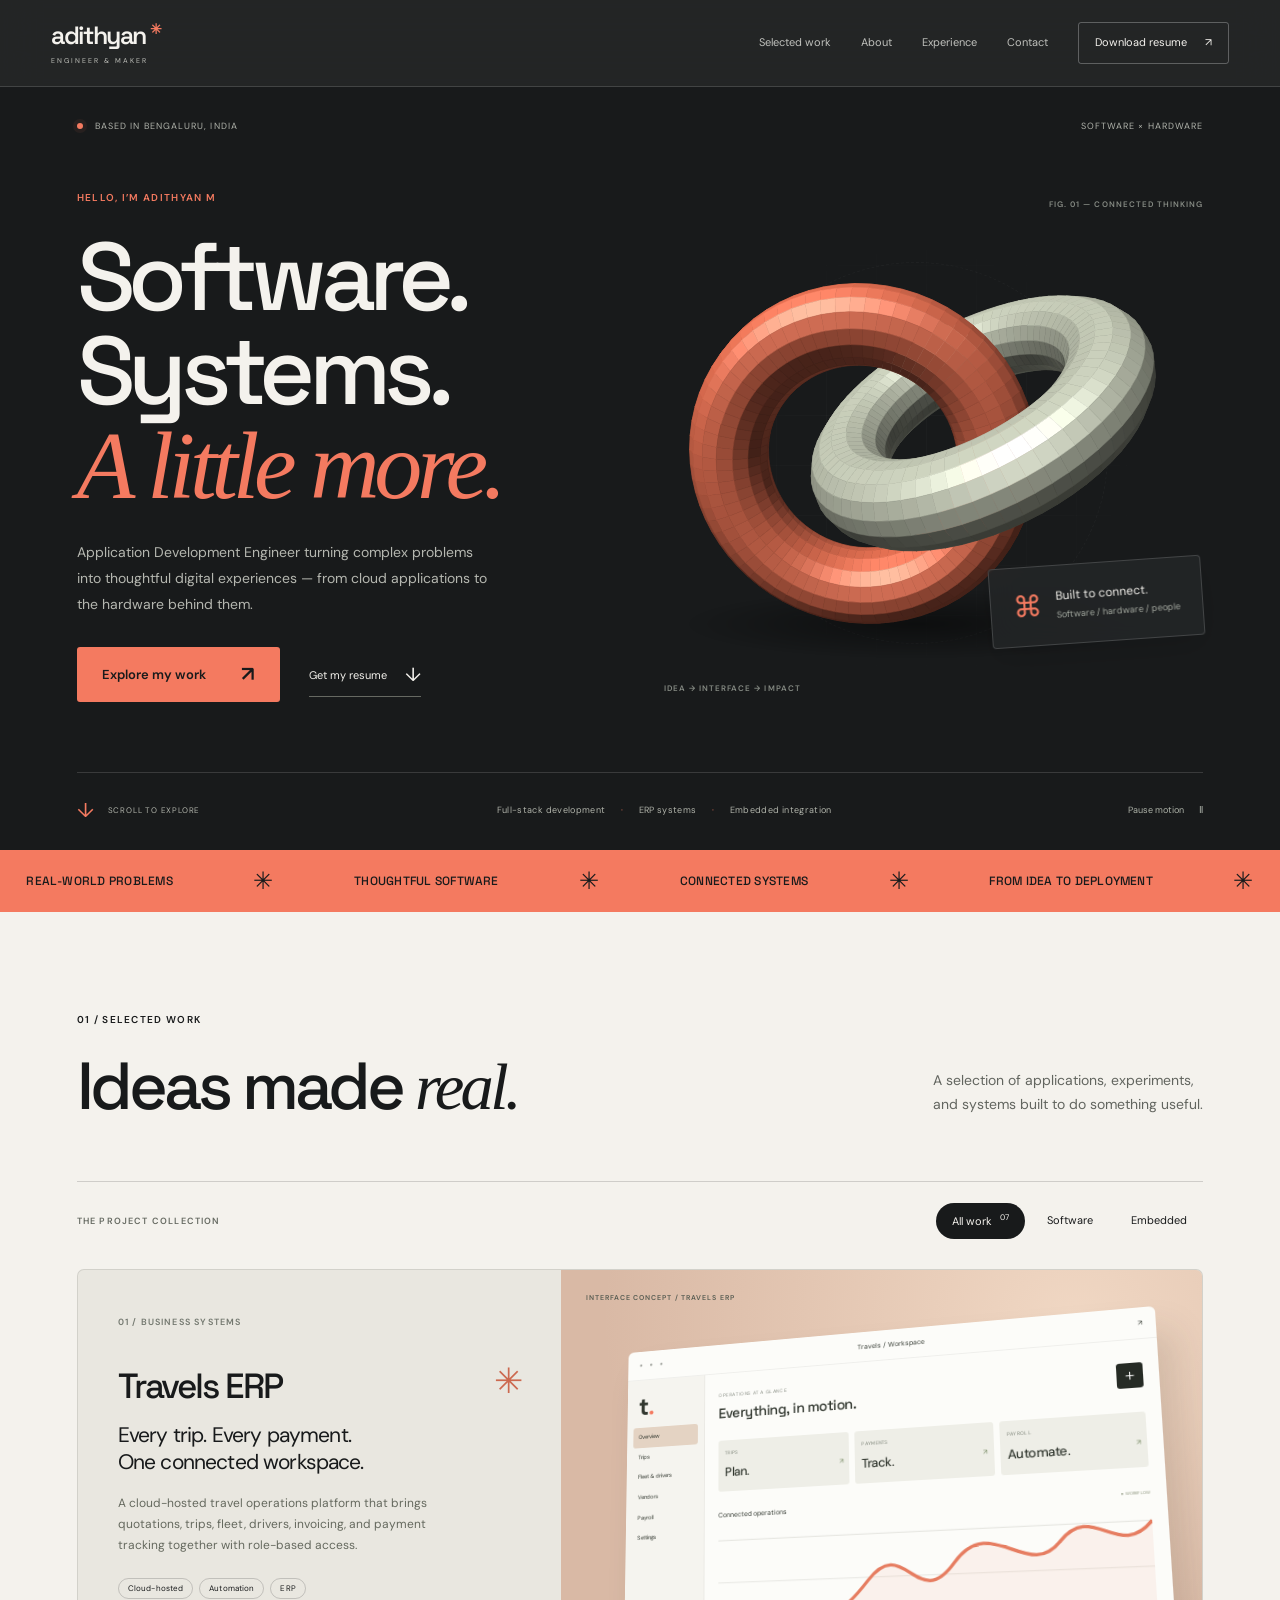
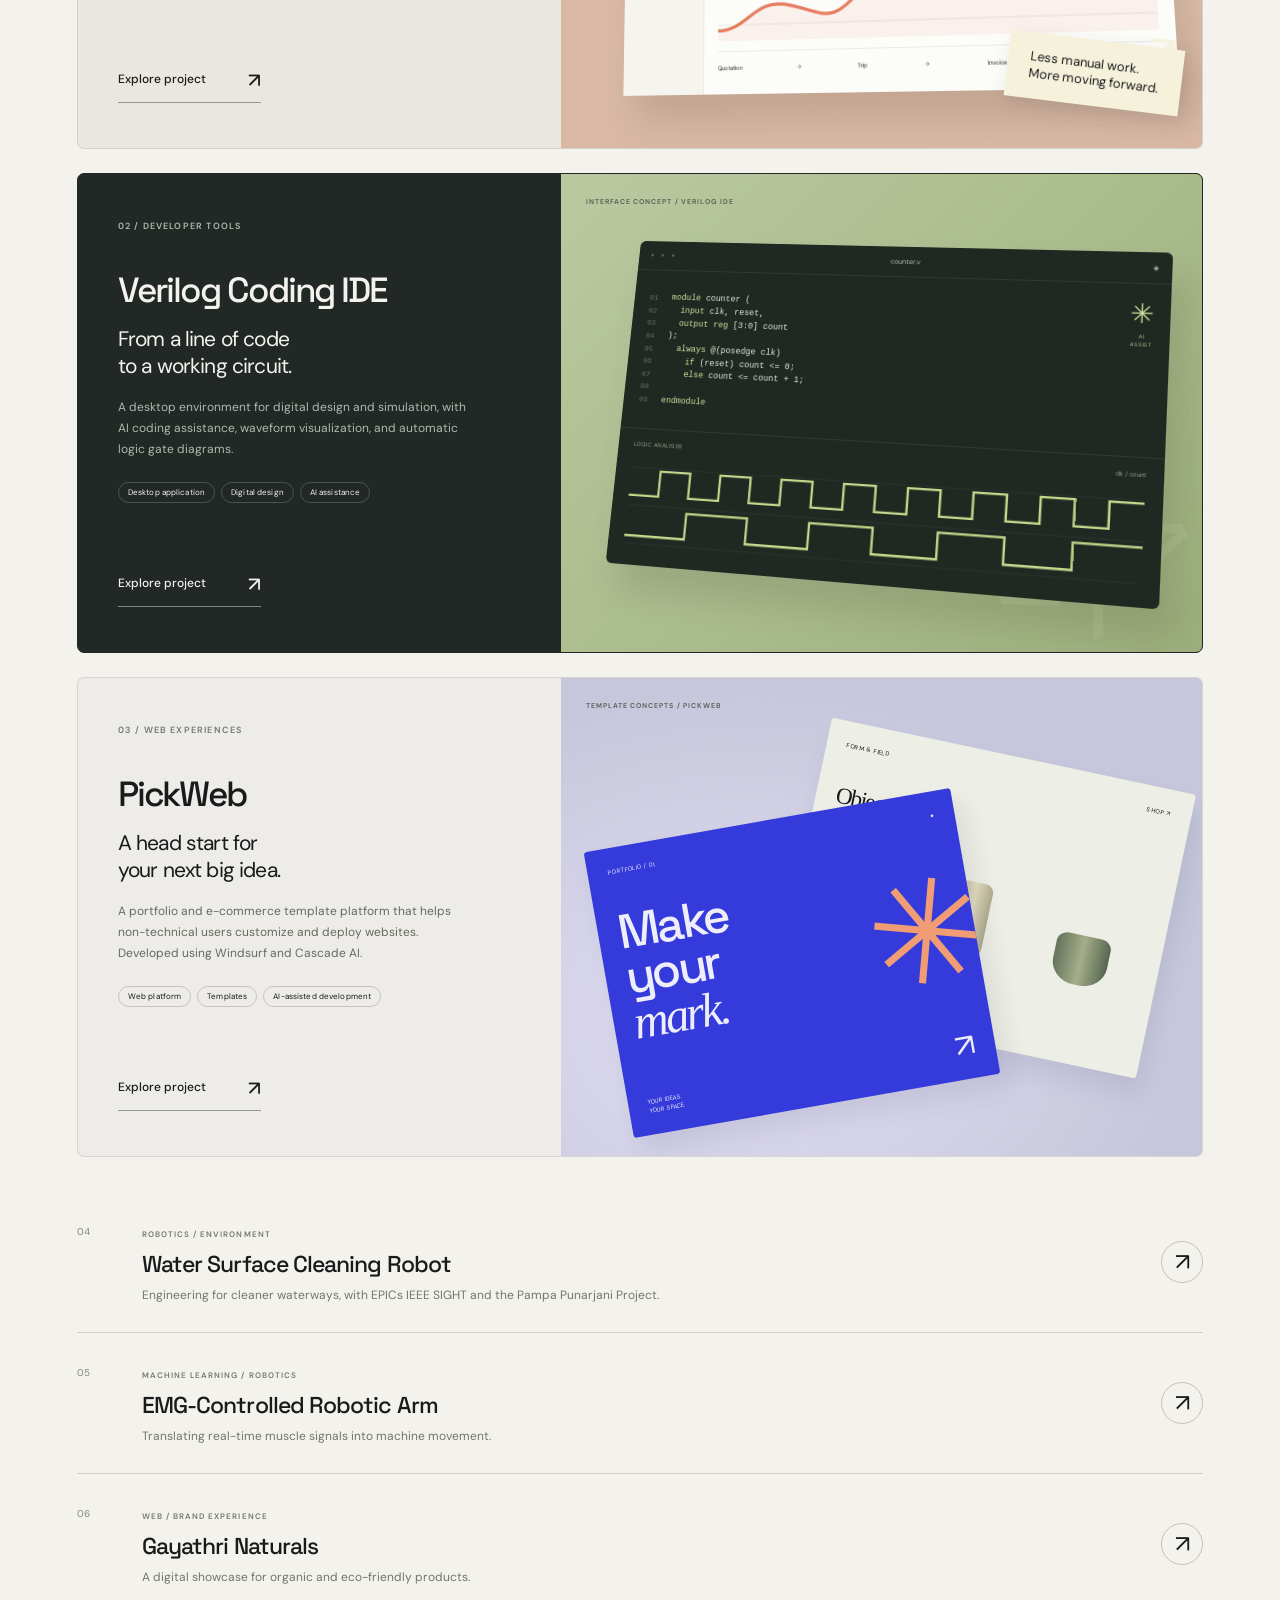
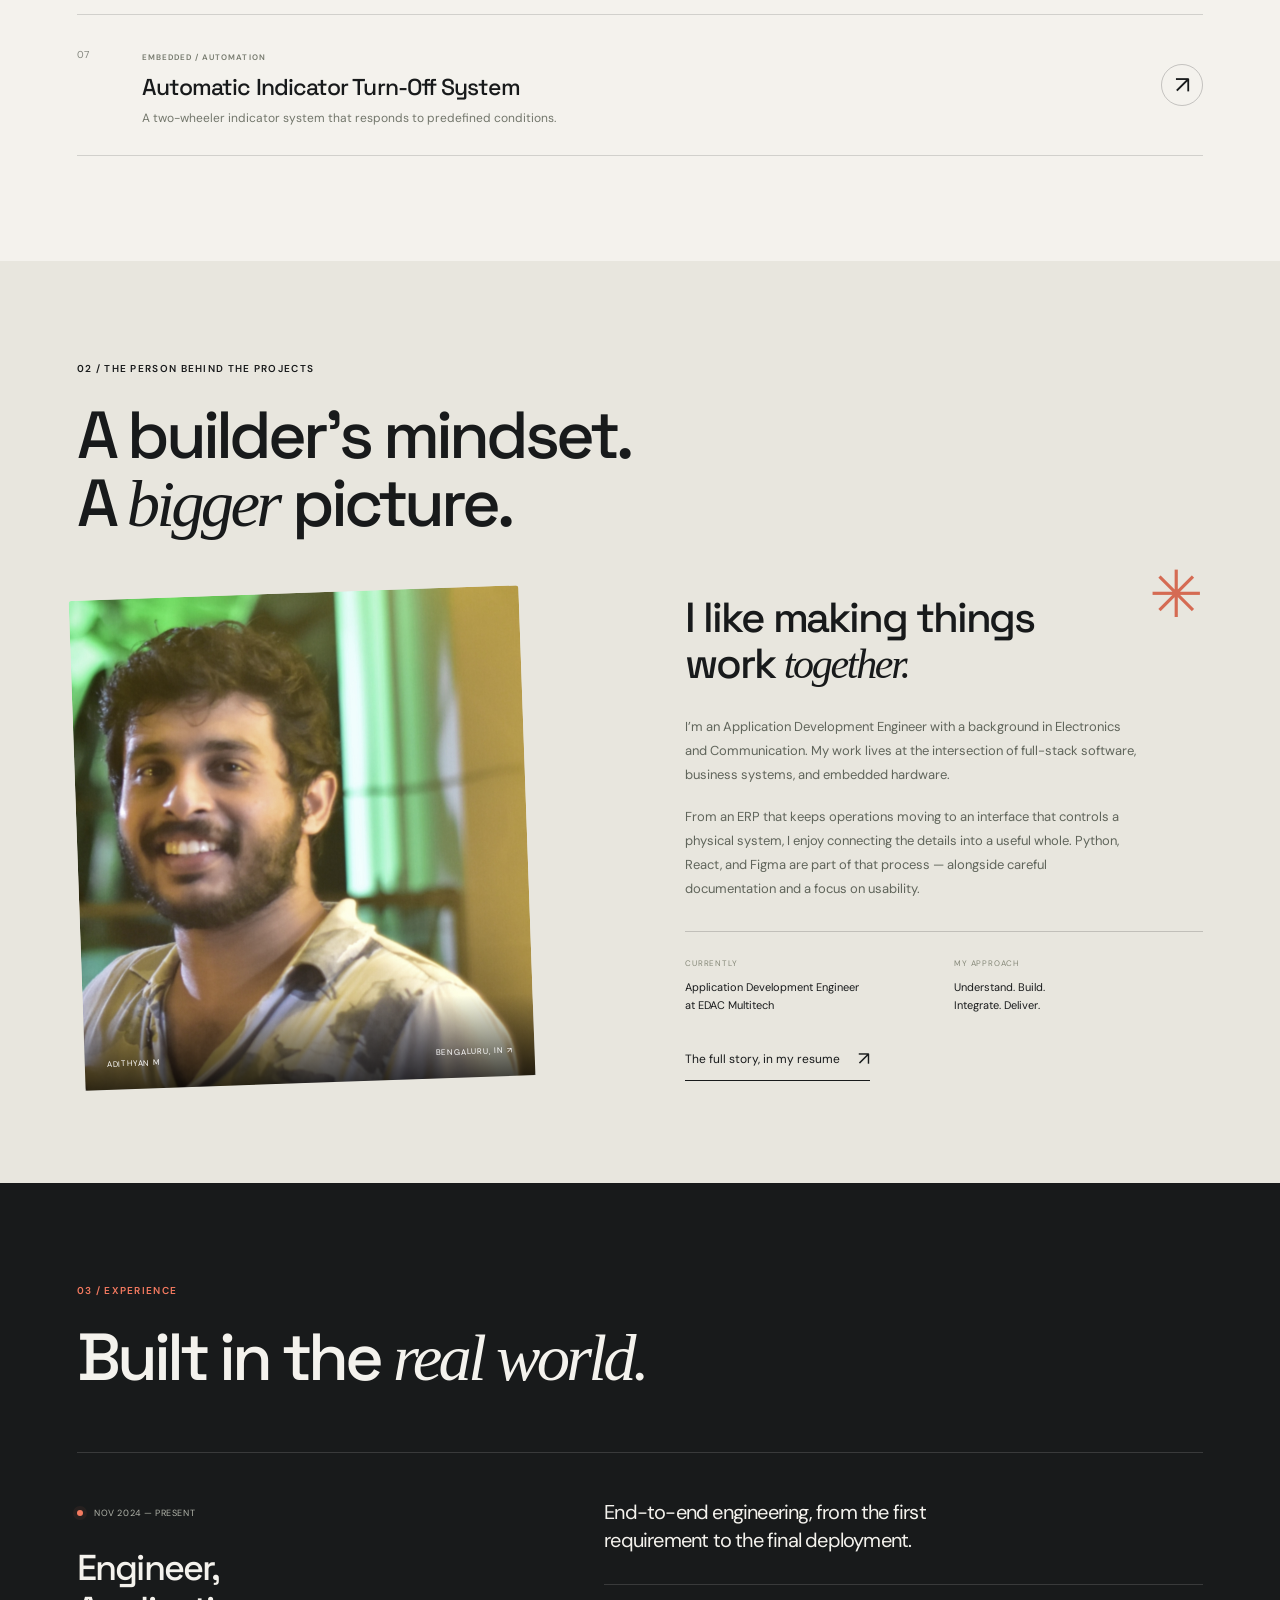
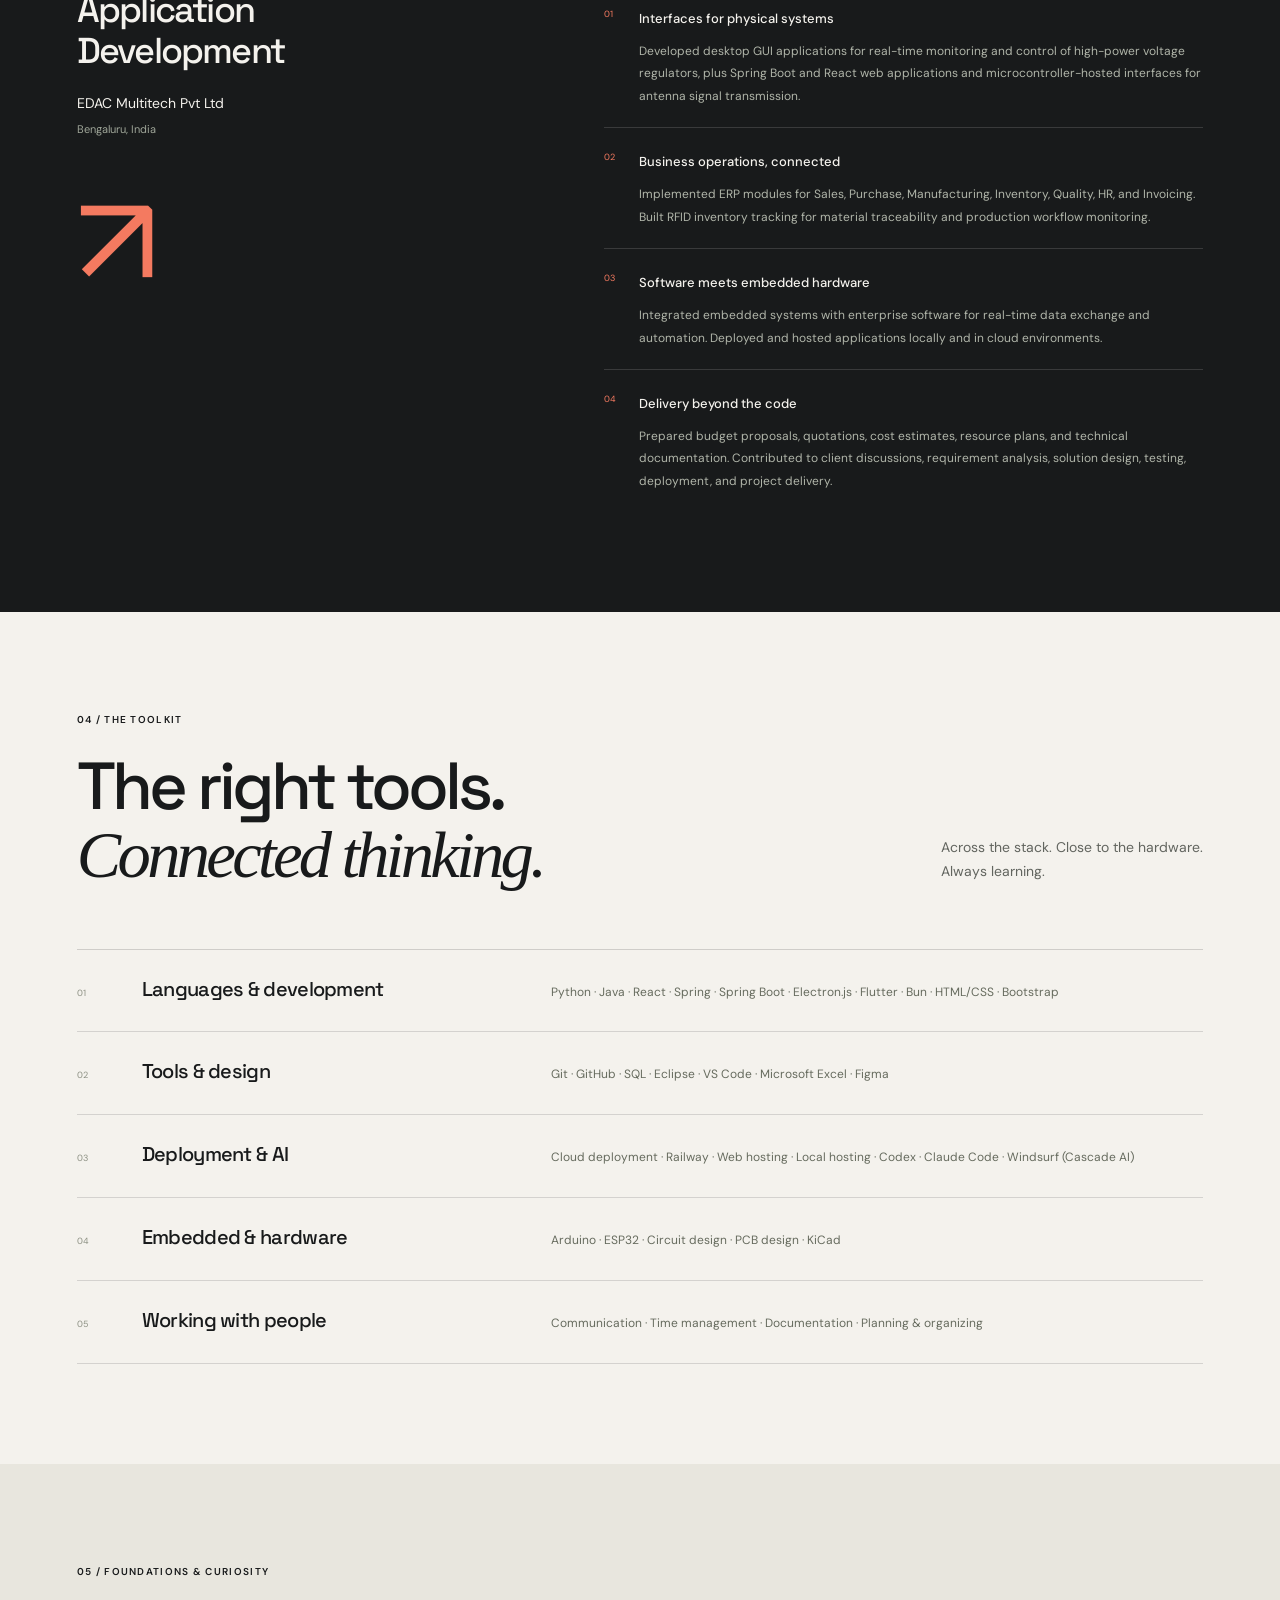
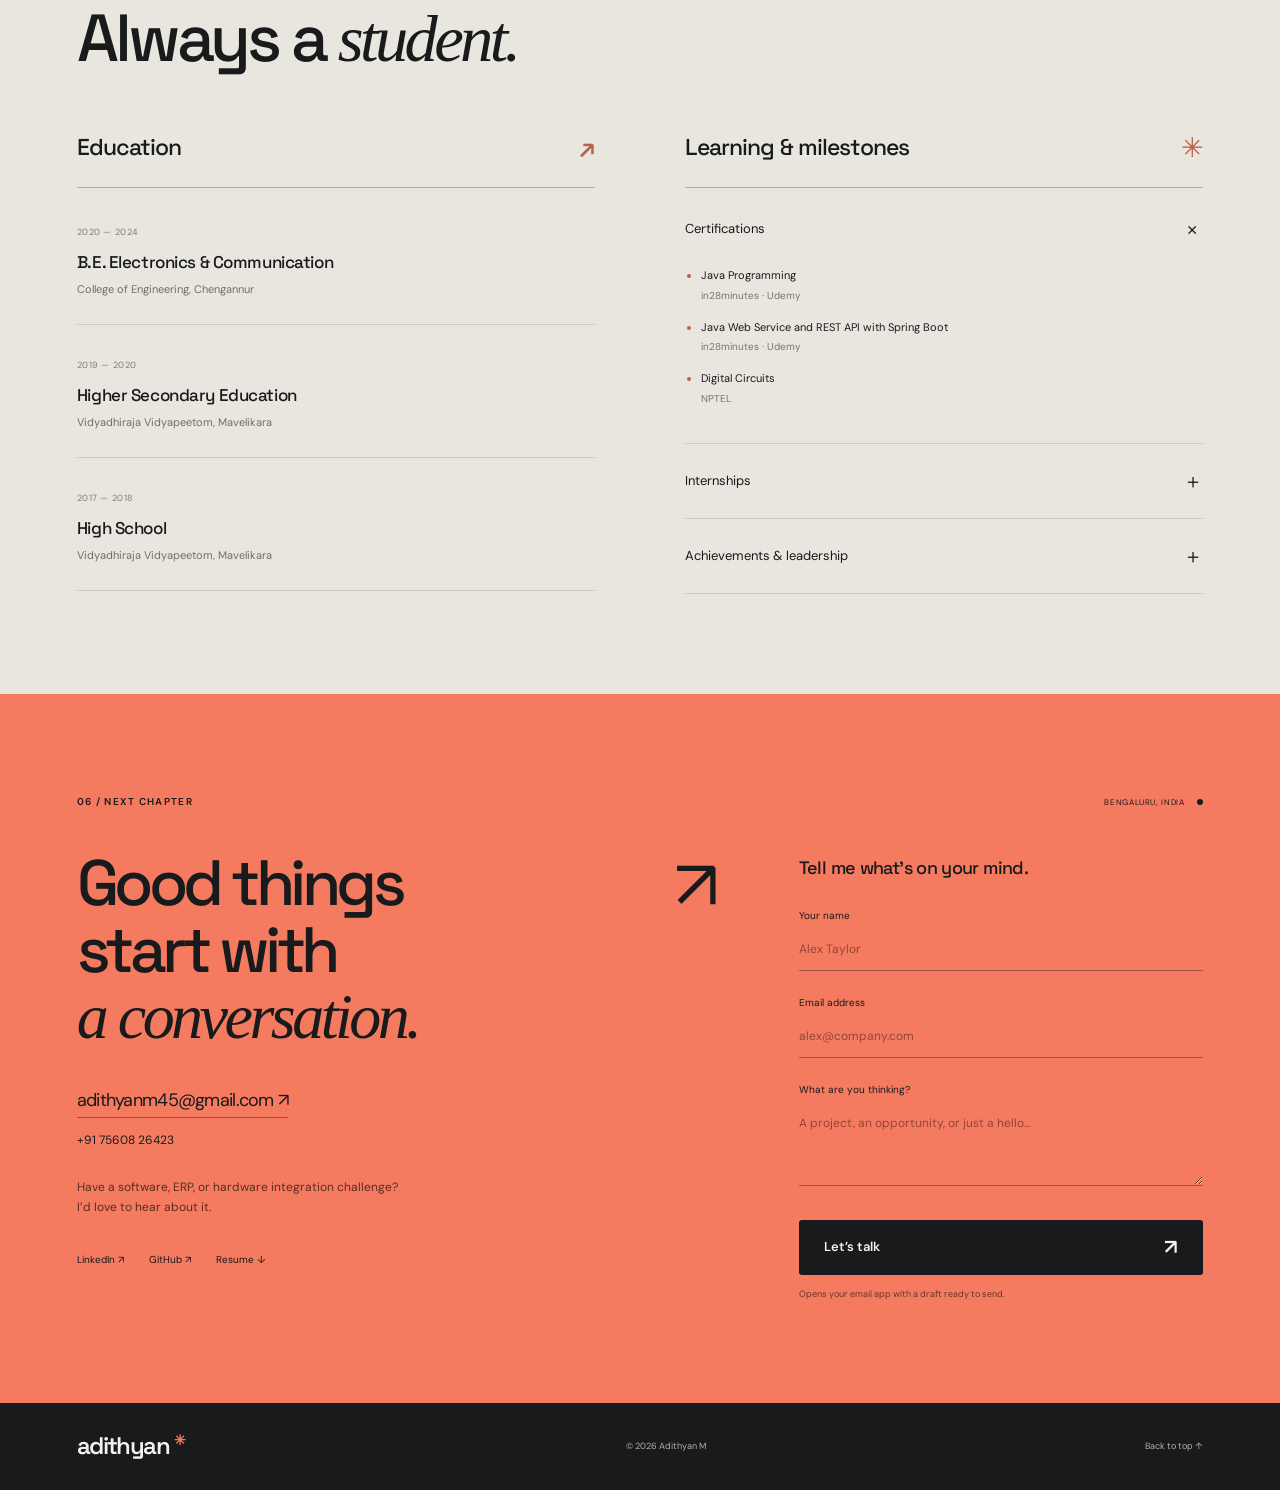
==== commit 5033e449: "UPDATED FOLIO" ====
--- a/index.html
+++ b/index.html
@@ -1,360 +1,117 @@
 <!DOCTYPE html>
 <html lang="en">
 <head>
-    <meta charset="UTF-8">
-    <meta name="viewport" content="width=device-width, initial-scale=1">
-    <meta name="theme-color" content="#f3f2f2">
-    <meta name="description" content="Adithyan M — Application Development Engineer building full-stack web apps, ERP modules, and interfaces that bridge software with embedded hardware.">
-    <title>Adithyan M — Application Development Engineer</title>
-
-    <link rel="icon" href="data:image/svg+xml,%3Csvg xmlns='http://www.w3.org/2000/svg' viewBox='0 0 32 32'%3E%3Crect width='32' height='32' fill='%23201e1d'/%3E%3Ctext x='16' y='23' font-family='Georgia,serif' font-size='17' fill='%23ec3013' text-anchor='middle'%3EAM%3C/text%3E%3C/svg%3E">
-
-    <link rel="preconnect" href="https://fonts.googleapis.com">
-    <link rel="preconnect" href="https://fonts.gstatic.com" crossorigin>
-    <link href="https://fonts.googleapis.com/css2?family=Archivo:wght@400;500;600;800&display=swap" rel="stylesheet">
-    <link rel="stylesheet" href="styles.css">
-
-    <!-- Marks that JS is alive, so reveal animations only hide content they can un-hide. -->
-    <script>document.documentElement.className += ' js';</script>
+  <meta charset="UTF-8">
+  <meta name="viewport" content="width=device-width, initial-scale=1">
+  <meta name="theme-color" content="#181a1b">
+  <meta name="description" content="Adithyan M, Application Development Engineer in Bengaluru. Explore full-stack applications, cloud-hosted ERP, developer tools, and embedded systems.">
+  <title>Adithyan M — Software, systems & a little more.</title>
+  <link rel="icon" href="data:image/svg+xml,%3Csvg xmlns='http://www.w3.org/2000/svg' viewBox='0 0 40 40'%3E%3Crect width='40' height='40' rx='10' fill='%23f47a60'/%3E%3Ctext x='20' y='27' font-family='Arial' font-weight='bold' font-size='23' text-anchor='middle' fill='%23181a1b'%3Ea.%3C/text%3E%3C/svg%3E">
+  <link rel="preconnect" href="https://fonts.googleapis.com">
+  <link rel="preconnect" href="https://fonts.gstatic.com" crossorigin>
+  <link href="https://fonts.googleapis.com/css2?family=DM+Sans:wght@400;450;500;550;600;650;700&family=Space+Grotesk:wght@400;500;600;700&display=swap" rel="stylesheet">
+  <link rel="stylesheet" href="styles.css">
+  <script src="script.js" defer></script>
 </head>
 <body>
+  <a class="skip-link" href="#main">Skip to content</a>
+  <div class="reading-progress" aria-hidden="true"></div>
+  <header class="site-header">
+    <a class="wordmark" href="#home" aria-label="Adithyan M, home">adithyan<span>✳</span><small>ENGINEER & MAKER</small></a>
+    <button class="menu-toggle" aria-controls="main-nav" aria-expanded="false">Menu <span aria-hidden="true">＋</span></button>
+    <nav id="main-nav" aria-label="Main navigation">
+      <a href="#projects">Selected work</a><a href="#about">About</a><a href="#experience">Experience</a><a href="#contact">Contact</a>
+      <a class="nav-resume" href="Adithyan%20M.pdf" download="Adithyan-M-Resume.pdf">Download resume <span aria-hidden="true">↗</span></a>
+    </nav>
+  </header>
+  <main id="main">
+    <section id="home" class="hero">
+      <div class="hero-top"><span><i class="status-dot"></i> BASED IN BENGALURU, INDIA</span><span>SOFTWARE × HARDWARE</span></div>
+      <div class="hero-layout">
+        <div class="hero-copy">
+          <p class="eyebrow">HELLO, I’M ADITHYAN M</p>
+          <h1>Software.<br> Systems.<br> <span class="serif">A little more.</span></h1>
+          <p class="hero-description">Application Development Engineer turning complex problems into thoughtful digital experiences — from cloud applications to the hardware behind them.</p>
+          <a class="button button-coral" href="#projects">Explore my work <span aria-hidden="true">↗</span></a>
+          <a class="text-link hero-resume" href="Adithyan%20M.pdf" download="Adithyan-M-Resume.pdf">Get my resume <span aria-hidden="true">↓</span></a>
+        </div>
+        <div class="hero-art" aria-label="Animated interlocking three-dimensional rings representing connected software and hardware" role="img">
+          <div class="art-grid" aria-hidden="true"></div><canvas id="sculpture" aria-hidden="true"></canvas>
+          <span class="art-coordinate coordinate-top" aria-hidden="true">FIG. 01 — CONNECTED THINKING</span>
+          <span class="art-coordinate coordinate-bottom" aria-hidden="true">IDEA → INTERFACE → IMPACT</span>
+          <div class="art-note" aria-hidden="true"><span class="note-symbol">⌘</span><span>Built to connect.<small>Software / hardware / people</small></span></div>
+        </div>
+      </div>
+      <div class="hero-bottom"><a href="#projects"><span class="down-arrow" aria-hidden="true">↓</span> SCROLL TO EXPLORE</a><p>Full-stack development <span>·</span> ERP systems <span>·</span> Embedded integration</p><button class="motion-toggle" aria-pressed="false">Pause motion <span aria-hidden="true">Ⅱ</span></button></div>
+    </section>
+    <div class="capability-strip" aria-hidden="true"><div>REAL-WORLD PROBLEMS <span>✳</span> THOUGHTFUL SOFTWARE <span>✳</span> CONNECTED SYSTEMS <span>✳</span> FROM IDEA TO DEPLOYMENT <span>✳</span></div></div>
 
-<!-- Icon sprite: 24x24, stroke-based, inherits currentColor. -->
-<svg width="0" height="0" style="position:absolute" aria-hidden="true" focusable="false">
-    <symbol id="i-mail" viewBox="0 0 24 24" fill="none" stroke="currentColor" stroke-width="2" stroke-linecap="round" stroke-linejoin="round"><rect x="2" y="4" width="20" height="16" rx="2"/><path d="m22 6-10 7L2 6"/></symbol>
-    <symbol id="i-linkedin" viewBox="0 0 24 24" fill="none" stroke="currentColor" stroke-width="2" stroke-linecap="round" stroke-linejoin="round"><path d="M16 8a6 6 0 0 1 6 6v7h-4v-7a2 2 0 0 0-4 0v7h-4V8h4v2"/><rect x="2" y="9" width="4" height="12"/><circle cx="4" cy="4" r="2"/></symbol>
-    <symbol id="i-github" viewBox="0 0 24 24" fill="none" stroke="currentColor" stroke-width="2" stroke-linecap="round" stroke-linejoin="round"><path d="M15 22v-3.9a3.4 3.4 0 0 0-.94-2.61c3.14-.35 6.44-1.54 6.44-7A5.44 5.44 0 0 0 19 4.77 5.07 5.07 0 0 0 18.91.65S17.73.35 15 2.19a13.38 13.38 0 0 0-7 0C5.27.35 4.09.65 4.09.65A5.07 5.07 0 0 0 4 4.77a5.44 5.44 0 0 0-1.5 3.72c0 5.42 3.3 6.61 6.44 7A3.4 3.4 0 0 0 8 18.13V22"/><path d="M9 20c-3 .6-3-1.5-6-2"/></symbol>
-    <symbol id="i-download" viewBox="0 0 24 24" fill="none" stroke="currentColor" stroke-width="2" stroke-linecap="round" stroke-linejoin="round"><path d="M21 15v4a2 2 0 0 1-2 2H5a2 2 0 0 1-2-2v-4"/><polyline points="7 10 12 15 17 10"/><line x1="12" y1="15" x2="12" y2="3"/></symbol>
-    <symbol id="i-map-pin" viewBox="0 0 24 24" fill="none" stroke="currentColor" stroke-width="2" stroke-linecap="round" stroke-linejoin="round"><path d="M20 10c0 6-8 12-8 12s-8-6-8-12a8 8 0 0 1 16 0"/><circle cx="12" cy="10" r="3"/></symbol>
-    <symbol id="i-send" viewBox="0 0 24 24" fill="none" stroke="currentColor" stroke-width="2" stroke-linecap="round" stroke-linejoin="round"><path d="M22 2 11 13"/><path d="M22 2 15 22l-4-9-9-4Z"/></symbol>
-    <symbol id="i-leaf" viewBox="0 0 24 24" fill="none" stroke="currentColor" stroke-width="2" stroke-linecap="round" stroke-linejoin="round"><path d="M11 20A7 7 0 0 1 9.8 6.1C15.5 5 17 4.48 19 2c1 2 2 4.18 2 8 0 5.5-4.78 10-10 10Z"/><path d="M2 21c0-3 1.85-5.36 5.08-6C9.5 14.52 12 13 13 12"/></symbol>
-    <symbol id="i-git-branch" viewBox="0 0 24 24" fill="none" stroke="currentColor" stroke-width="2" stroke-linecap="round" stroke-linejoin="round"><line x1="6" y1="3" x2="6" y2="15"/><circle cx="18" cy="6" r="3"/><circle cx="6" cy="18" r="3"/><path d="M18 9a9 9 0 0 1-9 9"/></symbol>
-    <symbol id="i-code-2" viewBox="0 0 24 24" fill="none" stroke="currentColor" stroke-width="2" stroke-linecap="round" stroke-linejoin="round"><path d="m18 16 4-4-4-4"/><path d="m6 8-4 4 4 4"/><path d="m14.5 4-5 16"/></symbol>
-    <symbol id="i-circle-dot" viewBox="0 0 24 24" fill="none" stroke="currentColor" stroke-width="2" stroke-linecap="round" stroke-linejoin="round"><circle cx="12" cy="12" r="10"/><circle cx="12" cy="12" r="1"/></symbol>
-    <symbol id="i-database" viewBox="0 0 24 24" fill="none" stroke="currentColor" stroke-width="2" stroke-linecap="round" stroke-linejoin="round"><ellipse cx="12" cy="5" rx="9" ry="3"/><path d="M3 5v14c0 1.66 4.03 3 9 3s9-1.34 9-3V5"/><path d="M3 12c0 1.66 4.03 3 9 3s9-1.34 9-3"/></symbol>
-    <symbol id="i-table" viewBox="0 0 24 24" fill="none" stroke="currentColor" stroke-width="2" stroke-linecap="round" stroke-linejoin="round"><rect x="3" y="3" width="18" height="18" rx="2"/><path d="M3 9h18"/><path d="M3 15h18"/><path d="M9 3v18"/></symbol>
-    <symbol id="i-pen-tool" viewBox="0 0 24 24" fill="none" stroke="currentColor" stroke-width="2" stroke-linecap="round" stroke-linejoin="round"><path d="m12 19 7-7 3 3-7 7-3-3Z"/><path d="m18 13-1.5-7.5L2 2l3.5 14.5L13 18l5-5Z"/><path d="m2 2 7.59 7.59"/><circle cx="11" cy="11" r="2"/></symbol>
-    <symbol id="i-wind" viewBox="0 0 24 24" fill="none" stroke="currentColor" stroke-width="2" stroke-linecap="round" stroke-linejoin="round"><path d="M12.8 19.6A2 2 0 1 0 14 16H2"/><path d="M17.5 8a2.5 2.5 0 1 1 2 4H2"/><path d="M9.8 4.4A2 2 0 1 1 11 8H2"/></symbol>
-    <symbol id="i-terminal" viewBox="0 0 24 24" fill="none" stroke="currentColor" stroke-width="2" stroke-linecap="round" stroke-linejoin="round"><polyline points="4 17 10 11 4 5"/><line x1="12" y1="19" x2="20" y2="19"/></symbol>
-    <symbol id="i-atom" viewBox="0 0 24 24" fill="none" stroke="currentColor" stroke-width="2" stroke-linecap="round" stroke-linejoin="round"><circle cx="12" cy="12" r="1"/><path d="M20.2 20.2c2.04-2.03.02-7.36-4.5-11.9-4.54-4.52-9.87-6.54-11.9-4.5-2.04 2.03-.02 7.36 4.5 11.9 4.54 4.52 9.87 6.54 11.9 4.5Z"/><path d="M15.7 15.7c4.52-4.54 6.54-9.87 4.5-11.9-2.03-2.04-7.36-.02-11.9 4.5-4.52 4.54-6.54 9.87-4.5 11.9 2.03 2.04 7.36.02 11.9-4.5Z"/></symbol>
-    <symbol id="i-code" viewBox="0 0 24 24" fill="none" stroke="currentColor" stroke-width="2" stroke-linecap="round" stroke-linejoin="round"><polyline points="16 18 22 12 16 6"/><polyline points="8 6 2 12 8 18"/></symbol>
-    <symbol id="i-layout" viewBox="0 0 24 24" fill="none" stroke="currentColor" stroke-width="2" stroke-linecap="round" stroke-linejoin="round"><rect x="3" y="3" width="18" height="18" rx="2"/><path d="M3 9h18"/></symbol>
-    <symbol id="i-coffee" viewBox="0 0 24 24" fill="none" stroke="currentColor" stroke-width="2" stroke-linecap="round" stroke-linejoin="round"><path d="M10 2v2"/><path d="M14 2v2"/><path d="M6 2v2"/><path d="M16 8a1 1 0 0 1 1 1v8a4 4 0 0 1-4 4H7a4 4 0 0 1-4-4V9a1 1 0 0 1 1-1h12Z"/><path d="M17 9h1a3 3 0 0 1 0 6h-1"/></symbol>
-    <symbol id="i-message-circle" viewBox="0 0 24 24" fill="none" stroke="currentColor" stroke-width="2" stroke-linecap="round" stroke-linejoin="round"><path d="M7.9 20A9 9 0 1 0 4 16.1L2 22Z"/></symbol>
-    <symbol id="i-clock" viewBox="0 0 24 24" fill="none" stroke="currentColor" stroke-width="2" stroke-linecap="round" stroke-linejoin="round"><circle cx="12" cy="12" r="10"/><polyline points="12 6 12 12 16 14"/></symbol>
-    <symbol id="i-file-text" viewBox="0 0 24 24" fill="none" stroke="currentColor" stroke-width="2" stroke-linecap="round" stroke-linejoin="round"><path d="M15 2H6a2 2 0 0 0-2 2v16a2 2 0 0 0 2 2h12a2 2 0 0 0 2-2V7Z"/><path d="M14 2v5h6"/><path d="M8 13h8"/><path d="M8 17h8"/></symbol>
-    <symbol id="i-list-checks" viewBox="0 0 24 24" fill="none" stroke="currentColor" stroke-width="2" stroke-linecap="round" stroke-linejoin="round"><path d="m3 17 2 2 4-4"/><path d="m3 7 2 2 4-4"/><path d="M13 6h8"/><path d="M13 12h8"/><path d="M13 18h8"/></symbol>
-    <symbol id="i-cpu" viewBox="0 0 24 24" fill="none" stroke="currentColor" stroke-width="2" stroke-linecap="round" stroke-linejoin="round"><rect x="4" y="4" width="16" height="16" rx="2"/><rect x="9" y="9" width="6" height="6"/><path d="M9 2v2"/><path d="M15 2v2"/><path d="M9 20v2"/><path d="M15 20v2"/><path d="M2 9h2"/><path d="M2 15h2"/><path d="M20 9h2"/><path d="M20 15h2"/></symbol>
-    <symbol id="i-wifi" viewBox="0 0 24 24" fill="none" stroke="currentColor" stroke-width="2" stroke-linecap="round" stroke-linejoin="round"><path d="M2 8.82a15 15 0 0 1 20 0"/><path d="M5 12.86a10 10 0 0 1 14 0"/><path d="M8.5 16.43a5 5 0 0 1 7 0"/><line x1="12" y1="20" x2="12.01" y2="20"/></symbol>
-    <symbol id="i-circuit-board" viewBox="0 0 24 24" fill="none" stroke="currentColor" stroke-width="2" stroke-linecap="round" stroke-linejoin="round"><rect x="3" y="3" width="18" height="18" rx="2"/><path d="M11 9h4a2 2 0 0 0 2-2V3"/><circle cx="9" cy="9" r="2"/><path d="M7 21v-4a2 2 0 0 1 2-2h4"/><circle cx="15" cy="15" r="2"/></symbol>
-</svg>
+    <section id="projects" class="work-section section-pad">
+      <div class="section-heading reveal"><div><p class="eyebrow">01 / SELECTED WORK</p><h2>Ideas made <span class="serif">real.</span></h2></div><p>A selection of applications, experiments,<br class="desktop-break"> and systems built to do something useful.</p></div>
+      <div class="work-toolbar"><span class="small-label">THE PROJECT COLLECTION</span><div class="filters" role="group" aria-label="Filter projects"><button class="filter active" data-filter="all" aria-pressed="true">All work <sup>07</sup></button><button class="filter" data-filter="software" aria-pressed="false">Software</button><button class="filter" data-filter="embedded" aria-pressed="false">Embedded</button></div></div>
+      <p id="filter-status" class="sr-only" role="status" aria-live="polite">Showing all 7 projects.</p>
+      <div class="featured-projects">
+        <article class="project-feature project-erp reveal" data-category="software">
+          <div class="project-copy"><span class="project-index">01 / BUSINESS SYSTEMS</span><h3>Travels ERP<span class="small-star" aria-hidden="true">✳</span></h3><p>Every trip. Every payment.<br> One connected workspace.</p><p class="project-description">A cloud-hosted travel operations platform that brings quotations, trips, fleet, drivers, invoicing, and payment tracking together with role-based access.</p><div class="tags"><span>Cloud-hosted</span><span>Automation</span><span>ERP</span></div><button class="project-link" data-project="travels">Explore project <span aria-hidden="true">↗</span></button></div>
+          <div class="project-visual erp-visual" data-tilt><span class="visual-caption">INTERFACE CONCEPT / TRAVELS ERP</span><div class="erp-window mock-window" aria-hidden="true"><div class="window-top"><span class="window-dots">● ● ●</span><span>Travels / Workspace</span><span>↗</span></div><div class="erp-body"><aside><strong>t<span>.</span></strong><span class="selected">Overview</span><span>Trips</span><span>Fleet & drivers</span><span>Vendors</span><span>Payroll</span><span>Settings</span></aside><div class="erp-main"><div class="mock-title"><div><small>OPERATIONS AT A GLANCE</small><h4>Everything, in motion.</h4></div><b>＋</b></div><div class="mock-stats"><div><span>TRIPS</span><strong>Plan.<i>↗</i></strong></div><div><span>PAYMENTS</span><strong>Track.<i>↗</i></strong></div><div><span>PAYROLL</span><strong>Automate.<i>↗</i></strong></div></div><div class="mock-chart"><div><span>Connected operations</span><small>● WORKFLOW</small></div><svg viewBox="0 0 400 100"><path d="M0 85H400M0 45H400M0 5H400" stroke="#e8e8e3" fill="none"/><path d="M0 90C30 90 35 60 70 68S110 90 145 48S190 80 225 35S290 55 320 20S370 40 400 5" fill="none" stroke="#e67d61" stroke-width="3"/><path d="M0 90C30 90 35 60 70 68S110 90 145 48S190 80 225 35S290 55 320 20S370 40 400 5V100H0Z" fill="#e67d6116"/></svg></div><div class="mock-workflow"><span>Quotation</span><b>→</b><span>Trip</span><b>→</b><span>Invoice</span><b>→</b><span>Payment</span></div></div></div></div><div class="floating-note"><span>↗</span> Less manual work.<br> More moving forward.</div></div>
+        </article>
+        <article class="project-feature project-verilog reveal" data-category="software">
+          <div class="project-copy"><span class="project-index">02 / DEVELOPER TOOLS</span><h3>Verilog Coding IDE</h3><p>From a line of code<br> to a working circuit.</p><p class="project-description">A desktop environment for digital design and simulation, with AI coding assistance, waveform visualization, and automatic logic gate diagrams.</p><div class="tags"><span>Desktop application</span><span>Digital design</span><span>AI assistance</span></div><button class="project-link" data-project="verilog">Explore project <span aria-hidden="true">↗</span></button></div>
+          <div class="project-visual code-visual" data-tilt><span class="visual-caption">INTERFACE CONCEPT / VERILOG IDE</span><div class="code-window mock-window" aria-hidden="true"><div class="window-top"><span class="window-dots">● ● ●</span><span>counter.v</span><span>◈</span></div><div class="code-body"><div class="code-numbers">01<br> 02<br> 03<br> 04<br> 05<br> 06<br> 07<br> 08<br> 09</div><pre><span>module</span> counter (
+  <span>input</span> clk, reset,
+  <span>output reg</span> [3:0] count
+);
+  <span>always</span> @(posedge clk)
+    <span>if</span> (reset) count &lt;= 0;
+    <span>else</span> count &lt;= count + 1;
 
-<div class="scroll-progress" id="scroll-progress" aria-hidden="true"></div>
-
-<header class="nav">
-    <div class="nav-inner">
-        <a href="#home" class="nav-brand">Adithyan M</a>
-        <nav class="nav-links" aria-label="Primary">
-            <a href="#about">About</a>
-            <a href="#skills">Skills</a>
-            <a href="#education">Education</a>
-            <a href="#experience">Experience</a>
-            <a href="#projects">Projects</a>
-            <a href="#contact">Contact</a>
-            <a href="Adithyan%20M.pdf" download class="btn btn-primary nav-resume">Resume</a>
-        </nav>
-    </div>
-</header>
-
-<main>
-
-    <section id="home" class="hero">
-        <div class="hero-badge">
-            <span class="hero-dot"></span>
-            <span class="hero-status">Available for work</span>
-        </div>
-        <h1 class="hero-title">Adithyan M</h1>
-        <p class="hero-sub">Application Development Engineer building full-stack web apps, ERP modules, and interfaces that bridge software with embedded hardware.</p>
-        <div class="hero-actions">
-            <a href="#projects" class="btn btn-primary">View projects</a>
-            <a href="Adithyan%20M.pdf" download class="btn btn-ghost">
-                <svg class="icon" aria-hidden="true"><use href="#i-download"></use></svg>
-                Download résumé
-            </a>
-        </div>
-        <div class="hero-social">
-            <a href="mailto:adithyanm45@gmail.com" class="social-btn" aria-label="Email">
-                <svg class="icon icon-md" aria-hidden="true"><use href="#i-mail"></use></svg>
-            </a>
-            <a href="https://www.linkedin.com/in/adithyan-m-a12174229" target="_blank" rel="noopener noreferrer" class="social-btn" aria-label="LinkedIn">
-                <svg class="icon icon-md" aria-hidden="true"><use href="#i-linkedin"></use></svg>
-            </a>
-            <a href="https://github.com/adithyanm17" target="_blank" rel="noopener noreferrer" class="social-btn" aria-label="GitHub">
-                <svg class="icon icon-md" aria-hidden="true"><use href="#i-github"></use></svg>
-            </a>
-        </div>
+<span>endmodule</span></pre><div class="ai-mark">✳<small>AI<br> ASSIST</small></div></div><div class="waveform"><span>LOGIC ANALYSER <small>clk / count</small></span><svg viewBox="0 0 400 70"><path d="M0 5H400M0 35H400M0 65H400" stroke="#ffffff0a"/><path d="M0 27H25V7H50V27H75V7H100V27H125V7H150V27H175V7H200V27H225V7H250V27H275V7H300V27H325V7H350V27H375V7H400M0 59H50V39H100V59H150V39H200V59H250V39H300V59H350V39H400" fill="none" stroke="#c4d78b" stroke-width="1.8"/></svg></div></div><span class="code-orbit" aria-hidden="true">&lt; / &gt;</span></div>
+        </article>
+        <article class="project-feature project-pickweb reveal" data-category="software">
+          <div class="project-copy"><span class="project-index">03 / WEB EXPERIENCES</span><h3>PickWeb</h3><p>A head start for<br> your next big idea.</p><p class="project-description">A portfolio and e-commerce template platform that helps non-technical users customize and deploy websites. Developed using Windsurf and Cascade AI.</p><div class="tags"><span>Web platform</span><span>Templates</span><span>AI-assisted development</span></div><button class="project-link" data-project="pickweb">Explore project <span aria-hidden="true">↗</span></button></div>
+          <div class="project-visual pickweb-visual" data-tilt><span class="visual-caption">TEMPLATE CONCEPTS / PICKWEB</span><div class="template template-back" aria-hidden="true"><div>FORM & FIELD <span>SHOP ↗</span></div><h4>Objects for<br> everyday living.</h4><div class="product-shapes"><i></i><i></i><i></i></div><small>CONSIDERED DESIGN. SIMPLE LIVING.</small></div><div class="template template-front" aria-hidden="true"><div>PORTFOLIO / 01 <span>●</span></div><h4>Make<br> your <em>mark.</em></h4><span class="template-star">✳</span><div class="template-footer"><span>YOUR IDEAS.<br> YOUR SPACE.</span><b>↗</b></div></div></div>
+        </article>
+      </div>
+      <div class="more-projects">
+        <article class="project-row reveal" data-category="embedded"><span class="row-number">04</span><div><span class="small-label">ROBOTICS / ENVIRONMENT</span><h3>Water Surface Cleaning Robot</h3><p>Engineering for cleaner waterways, with EPICs IEEE SIGHT and the Pampa Punarjani Project.</p></div><button data-project="water" aria-label="Explore Water Surface Cleaning Robot">↗</button></article>
+        <article class="project-row reveal" data-category="embedded"><span class="row-number">05</span><div><span class="small-label">MACHINE LEARNING / ROBOTICS</span><h3>EMG-Controlled Robotic Arm</h3><p>Translating real-time muscle signals into machine movement.</p></div><button data-project="emg" aria-label="Explore EMG-Controlled Robotic Arm">↗</button></article>
+        <article class="project-row reveal" data-category="software"><span class="row-number">06</span><div><span class="small-label">WEB / BRAND EXPERIENCE</span><h3>Gayathri Naturals</h3><p>A digital showcase for organic and eco-friendly products.</p></div><button data-project="naturals" aria-label="Explore Gayathri Naturals">↗</button></article>
+        <article class="project-row reveal" data-category="embedded"><span class="row-number">07</span><div><span class="small-label">EMBEDDED / AUTOMATION</span><h3>Automatic Indicator Turn-Off System</h3><p>A two-wheeler indicator system that responds to predefined conditions.</p></div><button data-project="indicator" aria-label="Explore Automatic Indicator Turn-Off System">↗</button></article>
+      </div>
     </section>
 
-    <hr class="rule">
-
-    <section id="about" class="section">
-        <div class="about-grid" data-reveal>
-            <figure class="about-figure">
-                <img src="Adithyan.jpg" alt="Portrait of Adithyan M" width="560" height="560">
-            </figure>
-            <div>
-                <span class="eyebrow">About</span>
-                <h2 class="section-title">Building software that meets hardware halfway.</h2>
-                <p class="lede">Application Development Engineer with hands-on experience building software, ERP modules, and full-stack web applications. Skilled in Python, React, and UI/UX design using Figma — experienced in integrating software with embedded hardware systems and delivering end-to-end solutions with a strong focus on usability and documentation.</p>
-                <div class="about-meta">
-                    <a href="mailto:adithyanm45@gmail.com" class="meta-item meta-link">
-                        <svg class="icon" aria-hidden="true"><use href="#i-mail"></use></svg>
-                        adithyanm45@gmail.com
-                    </a>
-                    <span class="meta-item">
-                        <svg class="icon" aria-hidden="true"><use href="#i-map-pin"></use></svg>
-                        Bengaluru, India
-                    </span>
-                </div>
-            </div>
-        </div>
+    <section id="about" class="about-section section-pad">
+      <div class="about-heading reveal"><p class="eyebrow">02 / THE PERSON BEHIND THE PROJECTS</p><h2>A builder’s mindset.<br> A <span class="serif">bigger</span> picture.</h2></div>
+      <div class="about-layout"><figure class="portrait reveal"><img src="Adithyan.jpg" alt="Adithyan M" width="560" height="660" loading="lazy"><figcaption><span>ADITHYAN M</span><span>BENGALURU, IN ↗</span></figcaption></figure><div class="about-copy reveal"><span class="about-star" aria-hidden="true">✳</span><h3>I like making things<br> work <span class="serif">together.</span></h3><p>I’m an Application Development Engineer with a background in Electronics and Communication. My work lives at the intersection of full-stack software, business systems, and embedded hardware.</p><p>From an ERP that keeps operations moving to an interface that controls a physical system, I enjoy connecting the details into a useful whole. Python, React, and Figma are part of that process — alongside careful documentation and a focus on usability.</p><div class="about-facts"><div><small>CURRENTLY</small><span>Application Development Engineer<br> at EDAC Multitech</span></div><div><small>MY APPROACH</small><span>Understand. Build.<br> Integrate. Deliver.</span></div></div><a class="text-link" href="Adithyan%20M.pdf" download="Adithyan-M-Resume.pdf">The full story, in my resume <span aria-hidden="true">↗</span></a></div></div>
     </section>
 
-    <hr class="rule">
-
-    <section id="skills" class="section">
-        <span class="eyebrow">Skills</span>
-        <h2 class="section-title">What I work with</h2>
-        <div class="skills-grid">
-            <div class="skill-group" data-reveal>
-                <h3 class="skill-heading">Software / Tools</h3>
-                <div class="tag-row">
-                    <span class="tag"><svg class="icon" aria-hidden="true"><use href="#i-leaf"></use></svg>Spring</span>
-                    <span class="tag"><svg class="icon" aria-hidden="true"><use href="#i-git-branch"></use></svg>Git</span>
-                    <span class="tag"><svg class="icon" aria-hidden="true"><use href="#i-code-2"></use></svg>GitHub</span>
-                    <span class="tag"><svg class="icon" aria-hidden="true"><use href="#i-circle-dot"></use></svg>Eclipse</span>
-                    <span class="tag"><svg class="icon" aria-hidden="true"><use href="#i-database"></use></svg>SQL</span>
-                    <span class="tag"><svg class="icon" aria-hidden="true"><use href="#i-code-2"></use></svg>VS Code</span>
-                    <span class="tag"><svg class="icon" aria-hidden="true"><use href="#i-table"></use></svg>Excel</span>
-                    <span class="tag"><svg class="icon" aria-hidden="true"><use href="#i-pen-tool"></use></svg>Figma</span>
-                    <span class="tag"><svg class="icon" aria-hidden="true"><use href="#i-wind"></use></svg>Windsurf</span>
-                    <span class="tag"><svg class="icon" aria-hidden="true"><use href="#i-terminal"></use></svg>Claude Code</span>
-                </div>
-            </div>
-            <div class="skill-group" data-reveal style="--reveal-delay:90ms">
-                <h3 class="skill-heading">Web Development</h3>
-                <div class="tag-row">
-                    <span class="tag"><svg class="icon" aria-hidden="true"><use href="#i-atom"></use></svg>React</span>
-                    <span class="tag"><svg class="icon" aria-hidden="true"><use href="#i-leaf"></use></svg>Spring Boot</span>
-                    <span class="tag"><svg class="icon" aria-hidden="true"><use href="#i-code"></use></svg>HTML/CSS</span>
-                    <span class="tag"><svg class="icon" aria-hidden="true"><use href="#i-layout"></use></svg>Bootstrap</span>
-                </div>
-            </div>
-            <div class="skill-group" data-reveal style="--reveal-delay:180ms">
-                <h3 class="skill-heading">Programming Languages</h3>
-                <div class="tag-row">
-                    <span class="tag"><svg class="icon" aria-hidden="true"><use href="#i-code-2"></use></svg>Python</span>
-                    <span class="tag"><svg class="icon" aria-hidden="true"><use href="#i-coffee"></use></svg>Java</span>
-                </div>
-            </div>
-            <div class="skill-group" data-reveal>
-                <h3 class="skill-heading">Soft Skills</h3>
-                <div class="tag-row">
-                    <span class="tag"><svg class="icon" aria-hidden="true"><use href="#i-message-circle"></use></svg>Communication</span>
-                    <span class="tag"><svg class="icon" aria-hidden="true"><use href="#i-clock"></use></svg>Time management</span>
-                    <span class="tag"><svg class="icon" aria-hidden="true"><use href="#i-file-text"></use></svg>Documentation</span>
-                    <span class="tag"><svg class="icon" aria-hidden="true"><use href="#i-list-checks"></use></svg>Planning &amp; organizing</span>
-                </div>
-            </div>
-            <div class="skill-group" data-reveal style="--reveal-delay:90ms">
-                <h3 class="skill-heading">Embedded &amp; Hardware</h3>
-                <div class="tag-row">
-                    <span class="tag"><svg class="icon" aria-hidden="true"><use href="#i-cpu"></use></svg>Arduino</span>
-                    <span class="tag"><svg class="icon" aria-hidden="true"><use href="#i-wifi"></use></svg>ESP32</span>
-                    <span class="tag"><svg class="icon" aria-hidden="true"><use href="#i-circuit-board"></use></svg>KiCAD / PCB design</span>
-                </div>
-            </div>
-        </div>
+    <section id="experience" class="experience-section section-pad">
+      <div class="section-heading reveal"><div><p class="eyebrow">03 / EXPERIENCE</p><h2>Built in the <span class="serif">real world.</span></h2></div></div>
+      <div class="experience-layout"><div class="experience-role reveal"><span class="role-date"><i class="status-dot"></i> NOV 2024 — PRESENT</span><h3>Engineer,<br> Application<br> Development</h3><p>EDAC Multitech Pvt Ltd</p><small>Bengaluru, India</small><div class="role-decoration" aria-hidden="true">↗</div></div><div class="experience-details reveal"><p class="experience-intro">End-to-end engineering, from the first requirement to the final deployment.</p><ol><li><strong>Interfaces for physical systems</strong><p>Developed desktop GUI applications for real-time monitoring and control of high-power voltage regulators, plus Spring Boot and React web applications and microcontroller-hosted interfaces for antenna signal transmission.</p></li><li><strong>Business operations, connected</strong><p>Implemented ERP modules for Sales, Purchase, Manufacturing, Inventory, Quality, HR, and Invoicing. Built RFID inventory tracking for material traceability and production workflow monitoring.</p></li><li><strong>Software meets embedded hardware</strong><p>Integrated embedded systems with enterprise software for real-time data exchange and automation. Deployed and hosted applications locally and in cloud environments.</p></li><li><strong>Delivery beyond the code</strong><p>Prepared budget proposals, quotations, cost estimates, resource plans, and technical documentation. Contributed to client discussions, requirement analysis, solution design, testing, deployment, and project delivery.</p></li></ol></div></div>
     </section>
 
-    <hr class="rule">
-
-    <section id="education" class="section band">
-        <div class="band-inner">
-            <span class="eyebrow">Education</span>
-            <h2 class="section-title">Where it started</h2>
-            <div class="edu-list">
-                <div class="edu-row" data-reveal>
-                    <p class="edu-duration">2020 — 2024</p>
-                    <div>
-                        <h3 class="edu-degree">Bachelor in Engineering (Electronics and Communication)</h3>
-                        <p class="edu-institution">College of Engineering, Chengannur</p>
-                    </div>
-                </div>
-                <div class="edu-row" data-reveal style="--reveal-delay:90ms">
-                    <p class="edu-duration">2019 — 2020</p>
-                    <div>
-                        <h3 class="edu-degree">Higher Secondary Education</h3>
-                        <p class="edu-institution">Vidyadhiraja Vidyapeetom, Mavelikara</p>
-                    </div>
-                </div>
-                <div class="edu-row" data-reveal style="--reveal-delay:180ms">
-                    <p class="edu-duration">2017 — 2018</p>
-                    <div>
-                        <h3 class="edu-degree">High School</h3>
-                        <p class="edu-institution">Vidyadhiraja Vidyapeetom, Mavelikara</p>
-                    </div>
-                </div>
-            </div>
-        </div>
+    <section id="skills" class="skills-section section-pad">
+      <div class="section-heading reveal"><div><p class="eyebrow">04 / THE TOOLKIT</p><h2>The right tools.<br> <span class="serif">Connected thinking.</span></h2></div><p>Across the stack. Close to the hardware.<br> Always learning.</p></div>
+      <div class="skills-list">
+        <div class="skill-row reveal"><span>01</span><h3>Languages & development</h3><p>Python · Java · React · Spring · Spring Boot · Electron.js · Flutter · Bun · HTML/CSS · Bootstrap</p></div>
+        <div class="skill-row reveal"><span>02</span><h3>Tools & design</h3><p>Git · GitHub · SQL · Eclipse · VS Code · Microsoft Excel · Figma</p></div>
+        <div class="skill-row reveal"><span>03</span><h3>Deployment & AI</h3><p>Cloud deployment · Railway · Web hosting · Local hosting · Codex · Claude Code · Windsurf (Cascade AI)</p></div>
+        <div class="skill-row reveal"><span>04</span><h3>Embedded & hardware</h3><p>Arduino · ESP32 · Circuit design · PCB design · KiCad</p></div>
+        <div class="skill-row reveal"><span>05</span><h3>Working with people</h3><p>Communication · Time management · Documentation · Planning & organizing</p></div>
+      </div>
     </section>
 
-    <hr class="rule">
-
-    <section id="experience" class="section">
-        <span class="eyebrow">Experience</span>
-        <h2 class="section-title">Where I've worked</h2>
-        <div class="exp-grid" data-reveal>
-            <div>
-                <h3 class="exp-role">Engineer, Application Development</h3>
-                <p class="exp-company">EDAC Multitech Pvt Ltd</p>
-                <p class="exp-dates">Nov 2024 — Present</p>
-            </div>
-            <ul class="exp-list">
-                <li><span class="bullet"></span><p>Designed and developed desktop GUI applications for real-time monitoring and control of high-power voltage regulator systems.</p></li>
-                <li><span class="bullet"></span><p>Developed full-stack web applications using Spring Boot and React, including web interfaces hosted on microcontrollers for antenna signal transmission control and monitoring.</p></li>
-                <li><span class="bullet"></span><p>Designed and implemented ERP modules covering Sales, Purchase, Manufacturing, Inventory, Quality, HR and Invoicing, supporting end-to-end automated business operations.</p></li>
-                <li><span class="bullet"></span><p>Developed inventory tracking solutions with RFID integration for real-time material traceability and production workflow monitoring.</p></li>
-                <li><span class="bullet"></span><p>Integrated embedded hardware systems with enterprise software to enable seamless real-time data exchange and automation.</p></li>
-                <li><span class="bullet"></span><p>Prepared project budget proposals, cost estimations, resource planning, and technical documentation for customer and internal projects.</p></li>
-                <li><span class="bullet"></span><p>Participated in client discussions, requirement analysis, solution design, testing, deployment, and end-to-end project delivery.</p></li>
-                <li><span class="bullet"></span><p>Designed user interfaces and application workflows in Figma and developed responsive web interfaces with React, HTML, CSS and Bootstrap.</p></li>
-            </ul>
-        </div>
+    <section id="education" class="background-section section-pad">
+      <div class="section-heading reveal"><div><p class="eyebrow">05 / FOUNDATIONS & CURIOSITY</p><h2>Always a <span class="serif">student.</span></h2></div></div>
+      <div class="background-grid"><div class="education-block reveal"><h3>Education <span>↗</span></h3><div class="education-item"><small>2020 — 2024</small><h4>B.E. Electronics & Communication</h4><p>College of Engineering, Chengannur</p></div><div class="education-item"><small>2019 — 2020</small><h4>Higher Secondary Education</h4><p>Vidyadhiraja Vidyapeetom, Mavelikara</p></div><div class="education-item"><small>2017 — 2018</small><h4>High School</h4><p>Vidyadhiraja Vidyapeetom, Mavelikara</p></div></div><div class="learning-block reveal"><h3>Learning & milestones <span>✳</span></h3><details open><summary>Certifications <span>＋</span></summary><ul><li>Java Programming <small>in28minutes · Udemy</small></li><li>Java Web Service and REST API with Spring Boot <small>in28minutes · Udemy</small></li><li>Digital Circuits <small>NPTEL</small></li></ul></details><details><summary>Internships <span>＋</span></summary><ul><li>Internet of Things <small>One-month course · ACMEGRADE</small></li><li>Machine Learning <small>One-week course · REVERTECH, Kochi</small></li></ul></details><details><summary>Achievements & leadership <span>＋</span></summary><ul><li>Student project lead <small>EPICs IEEE water surface cleaning robot</small></li><li>NSS Volunteer Secretary <small>2022 — 2023</small></li></ul></details></div></div>
     </section>
 
-    <hr class="rule">
-
-    <section id="projects" class="section">
-        <span class="eyebrow">Projects</span>
-        <h2 class="section-title">Selected work</h2>
-        <div class="projects-grid">
-            <article class="project-card" data-reveal>
-                <span class="proj-accent"></span>
-                <h3>Verilog Coding IDE</h3>
-                <p>A desktop IDE for Verilog digital design, with code editing, simulation, waveform visualization, logic gate generation, and integrated AI coding assistance.</p>
-            </article>
-            <article class="project-card" data-reveal style="--reveal-delay:90ms">
-                <span class="proj-accent"></span>
-                <h3>Gayathri Naturals Website</h3>
-                <p>A website designed to showcase and promote Gayathri Naturals' organic and eco-friendly products.</p>
-            </article>
-            <article class="project-card" data-reveal style="--reveal-delay:180ms">
-                <span class="proj-accent"></span>
-                <h3>Water Surface Cleaning Robot</h3>
-                <p>An EPICs in IEEE SIGHT project, in collaboration with the Kerala Government's Pampa Punarjani Project.</p>
-            </article>
-            <article class="project-card" data-reveal>
-                <span class="proj-accent"></span>
-                <h3>EMG-Controlled Robotic Arm</h3>
-                <p>A system that recognizes real-time EMG signals to control a robotic arm using machine learning.</p>
-            </article>
-            <article class="project-card" data-reveal style="--reveal-delay:90ms">
-                <span class="proj-accent"></span>
-                <h3>Automatic Indicator Turn-Off System</h3>
-                <p>An automatic indicator turn-off system for two-wheelers based on predefined conditions.</p>
-            </article>
-        </div>
+    <section id="contact" class="contact-section section-pad">
+      <div class="contact-top reveal"><p class="eyebrow">06 / NEXT CHAPTER</p><span>BENGALURU, INDIA <i class="status-dot"></i></span></div>
+      <div class="contact-layout"><div class="contact-copy reveal"><h2>Good things<br> start with<br> <span class="serif">a conversation.</span><span class="contact-arrow" aria-hidden="true">↗</span></h2><a class="contact-email" href="mailto:adithyanm45@gmail.com">adithyanm45@gmail.com ↗</a><a class="contact-phone" href="tel:+917560826423">+91 75608 26423</a><p>Have a software, ERP, or hardware integration challenge?<br> I’d love to hear about it.</p><div class="social-links"><a href="https://www.linkedin.com/in/adithyan-m-a12174229" target="_blank" rel="noopener noreferrer">LinkedIn ↗</a><a href="https://github.com/adithyanm17" target="_blank" rel="noopener noreferrer">GitHub ↗</a><a href="Adithyan%20M.pdf" download="Adithyan-M-Resume.pdf">Resume ↓</a></div></div><form id="contact-form" class="contact-form reveal"><h3>Tell me what’s on your mind.</h3><div class="field"><label for="cf-name">Your name</label><input id="cf-name" name="name" autocomplete="name" placeholder="Alex Taylor" required></div><div class="field"><label for="cf-email">Email address</label><input id="cf-email" name="email" type="email" autocomplete="email" placeholder="alex@company.com" required></div><div class="field"><label for="cf-message">What are you thinking?</label><textarea id="cf-message" name="message" rows="3" placeholder="A project, an opportunity, or just a hello…" minlength="10" required></textarea></div><button class="button button-dark" type="submit">Let’s talk <span aria-hidden="true">↗</span></button><p class="form-note">Opens your email app with a draft ready to send.</p><p id="form-status" role="status" aria-live="polite"></p></form></div>
     </section>
-
-    <hr class="rule">
-
-    <section id="certifications" class="section band">
-        <div class="band-inner">
-            <div class="two-col">
-                <div data-reveal>
-                    <span class="eyebrow">Certifications</span>
-                    <ul class="marker-list">
-                        <li><span class="bullet"></span>Digital Circuits — NPTEL</li>
-                        <li><span class="bullet"></span>Java Programming — in28minutes (Udemy)</li>
-                        <li><span class="bullet"></span>Java Web Service and REST API with Spring Boot — in28minutes (Udemy)</li>
-                    </ul>
-                </div>
-                <div data-reveal style="--reveal-delay:80ms">
-                    <span class="eyebrow">Achievements</span>
-                    <ul class="marker-list">
-                        <li><span class="bullet"></span>Student project lead, EPICs IEEE water surface cleaning robot</li>
-                        <li><span class="bullet"></span>NSS Volunteer Secretary (2022–23)</li>
-                    </ul>
-                </div>
-            </div>
-        </div>
-    </section>
-
-    <section id="contact" class="contact" data-reveal>
-        <div class="band-inner">
-            <div class="contact-grid">
-                <div>
-                    <h2 class="contact-title">Let's build something.</h2>
-                    <p class="contact-lede">Open to full-stack, ERP and hardware-integration work. Send a message below, or reach out directly.</p>
-                    <div class="contact-links">
-                        <a href="mailto:adithyanm45@gmail.com" class="btn btn-invert-ghost">
-                            <svg class="icon" aria-hidden="true"><use href="#i-mail"></use></svg>
-                            adithyanm45@gmail.com
-                        </a>
-                        <a href="https://www.linkedin.com/in/adithyan-m-a12174229" target="_blank" rel="noopener noreferrer" class="btn btn-invert-ghost">
-                            <svg class="icon" aria-hidden="true"><use href="#i-linkedin"></use></svg>
-                            LinkedIn
-                        </a>
-                        <a href="https://github.com/adithyanm17" target="_blank" rel="noopener noreferrer" class="btn btn-invert-ghost">
-                            <svg class="icon" aria-hidden="true"><use href="#i-github"></use></svg>
-                            GitHub
-                        </a>
-                    </div>
-                </div>
-
-                <form class="contact-form" id="contact-form" novalidate>
-                    <div class="field">
-                        <label for="cf-name">Name</label>
-                        <input class="input" id="cf-name" name="name" type="text" autocomplete="name" required aria-describedby="cf-name-error">
-                        <p class="field-error" id="cf-name-error" hidden></p>
-                    </div>
-                    <div class="field">
-                        <label for="cf-email">Email</label>
-                        <input class="input" id="cf-email" name="email" type="email" autocomplete="email" required aria-describedby="cf-email-error">
-                        <p class="field-error" id="cf-email-error" hidden></p>
-                    </div>
-                    <div class="field">
-                        <label for="cf-subject">Subject <span class="field-optional">(optional)</span></label>
-                        <input class="input" id="cf-subject" name="subject" type="text">
-                    </div>
-                    <div class="field">
-                        <label for="cf-message">Message</label>
-                        <textarea class="input" id="cf-message" name="message" rows="5" required aria-describedby="cf-message-error"></textarea>
-                        <p class="field-error" id="cf-message-error" hidden></p>
-                    </div>
-                    <!-- Honeypot: bots fill it, humans never see it. -->
-                    <div class="hp" aria-hidden="true">
-                        <label for="cf-company">Company</label>
-                        <input id="cf-company" name="company" type="text" tabindex="-1" autocomplete="off">
-                    </div>
-                    <button type="submit" class="btn btn-invert" id="cf-submit">
-                        <svg class="icon" aria-hidden="true"><use href="#i-send"></use></svg>
-                        Send message
-                    </button>
-                    <p class="form-status" id="cf-status" role="status" aria-live="polite"></p>
-                </form>
-            </div>
-        </div>
-    </section>
-
-</main>
-
-<footer class="site-footer">
-    <p>&copy; <span id="year">2026</span> Adithyan M. All rights reserved.</p>
-    <p>Bengaluru, India</p>
-</footer>
-
-<script src="script.js"></script>
+  </main>
+  <footer><a class="wordmark" href="#home">adithyan<span>✳</span></a><p>© <span id="year">2026</span> Adithyan M</p><a href="#home">Back to top ↑</a></footer>
+  <dialog id="project-dialog" aria-labelledby="dialog-title"><button class="dialog-close" aria-label="Close project details">✕</button><p class="eyebrow" id="dialog-category"></p><h2 id="dialog-title"></h2><p id="dialog-description"></p><h3>Inside the project</h3><ul id="dialog-features"></ul><div class="dialog-bottom"><span>LET’S TALK ABOUT THE DETAILS</span><a href="mailto:adithyanm45@gmail.com">Get in touch ↗</a></div></dialog>
 </body>
 </html>
--- a/styles.css
+++ b/styles.css
@@ -1,855 +1,2358 @@
-/* ==========================================================================
-   Adithyan M — portfolio
-   "Modernist" design system: Archivo, ink #201e1d on paper #f3f2f2, a single
-   vermilion accent, square corners, hairline rules. Tokens first, then
-   components, then page sections.
-   ========================================================================== */
-
-:root {
-    --color-bg: #f3f2f2;
-    --color-surface: #eae9e9;
-    --color-text: #201e1d;
-    --color-accent: #ec3013;
-    --color-divider: color-mix(in srgb, #201e1d 40%, transparent);
-
-    /* Tonal ramps on one shared lightness scale, so the same step of any
-       role matches the others in visual value. */
-    --color-neutral-100: #f8f4f4;
-    --color-neutral-500: #9b9797;
-    --color-neutral-900: #2d2b2b;
-
-    --color-accent-100: #fff2ef;
-    --color-accent-200: #ffe0d9;
-    --color-accent-600: #dd2b0f;
-    --color-accent-700: #ae1800;
-    --color-accent-800: #7c1405;
-
-    --font-heading: "Archivo", system-ui, -apple-system, sans-serif;
-    --font-body: "Archivo", system-ui, -apple-system, sans-serif;
-    --font-heading-weight: 800;
-
-    --space-1: 4px;
-    --space-2: 8px;
-    --space-3: 12px;
-    --space-4: 16px;
-    --space-6: 24px;
-    --space-8: 32px;
-
-    --radius: 0px;
-
-    --shadow-sm: 0 1px 2px color-mix(in srgb, #2d2b2b 14%, transparent);
-    --shadow-md: 0 3px 10px color-mix(in srgb, #2d2b2b 16%, transparent);
-    --shadow-lg: 0 12px 32px color-mix(in srgb, #2d2b2b 22%, transparent);
-
-    --nav-height: 64px;
-    --page-max: 1200px;
-    --page-pad: clamp(20px, 5vw, 72px);
-    --section-pad: 88px;
-
-    --ease: cubic-bezier(.2, .8, .2, 1);
-}
-
-/* --------------------------------------------------------------------------
-   Base
-   -------------------------------------------------------------------------- */
-
-*,
-*::before,
-*::after { box-sizing: border-box; }
-
-html {
-    scroll-behavior: smooth;
-    -webkit-text-size-adjust: 100%;
-}
-
-body {
-    margin: 0;
-    background: var(--color-bg);
-    color: var(--color-text);
-    font-family: var(--font-body);
-    font-size: 15px;
-    font-weight: 400;
-    line-height: 1.55;
-    -webkit-font-smoothing: antialiased;
-}
-
-h1, h2, h3, h4, h5, h6 {
-    margin: 0 0 var(--space-2);
-    font-family: var(--font-heading);
-    font-weight: var(--font-heading-weight);
-    line-height: 1.12;
-    letter-spacing: -0.015em;
-}
-
-p { margin: 0 0 var(--space-3); }
-
-a {
-    color: var(--color-accent);
-    text-decoration: none;
-    text-underline-offset: 3px;
-}
-
-a:hover { color: var(--color-accent-600); }
-
-img { display: block; max-width: 100%; height: auto; }
-
-ul { margin: 0; padding: 0; list-style: none; }
-
-:focus { outline: none; }
-
-:focus-visible {
-    outline: 2px solid var(--color-accent);
-    outline-offset: 2px;
-}
-
-::selection { background: var(--color-accent-200); }
-
-/* Icons inherit type size and colour. */
-.icon {
-    width: 1em;
-    height: 1em;
-    flex: none;
-    display: block;
-}
-
-.icon-md { width: 17px; height: 17px; }
-
-/* --------------------------------------------------------------------------
-   Components
-   -------------------------------------------------------------------------- */
-
-.rule {
-    height: 2px;
-    border: 0;
-    margin: 0;
-    background: var(--color-divider);
-}
-
-.btn {
-    display: inline-flex;
-    align-items: center;
-    justify-content: center;
-    gap: 8px;
-    padding: var(--space-2) calc(var(--space-3) * 1.2);
-    border: 1px solid transparent;
-    border-radius: var(--radius);
-    background: transparent;
-    color: var(--color-text);
-    font-family: var(--font-heading);
-    font-size: 14px;
-    font-weight: var(--font-heading-weight);
-    line-height: 1.2;
-    text-decoration: none;
-    white-space: nowrap;
-    cursor: pointer;
-    transition: background-color .25s ease, color .25s ease, border-color .25s ease;
-}
-
-.btn-primary { background: var(--color-accent); color: var(--color-bg); }
-.btn-primary:hover { background: var(--color-accent-600); color: var(--color-bg); }
-.btn-primary:active { background: var(--color-accent-700); }
-
-.btn-ghost { color: var(--color-accent); }
-.btn-ghost:hover { background: color-mix(in srgb, var(--color-accent) 10%, transparent); color: var(--color-accent); }
-
-/* On the accent-red contact band the palette inverts. */
-.btn-invert { background: var(--color-bg); color: var(--color-accent); }
-.btn-invert:hover { background: var(--color-accent-100); color: var(--color-accent-700); }
-.btn-invert:disabled { opacity: .55; cursor: not-allowed; }
-
-.btn-invert-ghost {
-    color: var(--color-bg);
-    border-color: color-mix(in srgb, var(--color-bg) 55%, transparent);
-}
-
-.btn-invert-ghost:hover {
-    background: color-mix(in srgb, var(--color-bg) 14%, transparent);
-    color: var(--color-bg);
-    border-color: var(--color-bg);
-}
-
-.tag {
-    display: inline-flex;
-    align-items: center;
-    gap: 6px;
-    padding: 3px 10px;
-    border: 1px solid var(--color-accent);
-    border-radius: var(--radius);
-    color: var(--color-accent);
-    font-size: 11px;
-    letter-spacing: .02em;
-    line-height: 1.6;
-}
-
-.tag .icon { width: 14px; height: 14px; }
-
-.eyebrow {
-    display: block;
-    margin-bottom: 14px;
-    color: var(--color-accent-700);
-    font-size: 13px;
-    letter-spacing: .08em;
-    text-transform: uppercase;
-}
-
-.section-title {
-    margin: 0 0 20px;
-    font-size: clamp(28px, 3.4vw, 40px);
-    letter-spacing: -0.015em;
-}
-
-/* Square accent marker used by bullet lists. */
-.bullet {
-    width: 8px;
-    height: 8px;
-    flex: none;
-    margin-top: 7px;
-    background: var(--color-accent);
-}
-
-/* --------------------------------------------------------------------------
-   Layout
-   -------------------------------------------------------------------------- */
-
-.section {
-    max-width: var(--page-max);
-    margin: 0 auto;
-    padding: var(--section-pad) var(--page-pad);
-    scroll-margin-top: var(--nav-height);
-}
-
-/* Full-bleed tinted band with its own inner container. */
-.band {
-    max-width: none;
-    padding: 0;
-    background: var(--color-neutral-100);
-}
-
-.band-inner {
-    max-width: var(--page-max);
-    margin: 0 auto;
-    padding: var(--section-pad) var(--page-pad);
-}
-
-/* --------------------------------------------------------------------------
-   Scroll progress + navigation
-   -------------------------------------------------------------------------- */
-
-.scroll-progress {
-    position: fixed;
-    top: 0;
-    left: 0;
-    right: 0;
-    height: 3px;
-    z-index: 60;
-    background: var(--color-accent);
-    transform: scaleX(0);
-    transform-origin: 0 0;
-    transition: transform .08s linear;
-}
-
-.nav {
-    position: fixed;
-    top: 0;
-    left: 0;
-    right: 0;
-    z-index: 50;
-    background: var(--color-bg);
-    border-bottom: 2px solid var(--color-divider);
-}
-
-.nav-inner {
-    display: flex;
-    align-items: center;
-    justify-content: space-between;
-    gap: 20px;
-    height: var(--nav-height);
-    max-width: var(--page-max);
-    margin: 0 auto;
-    padding: 0 var(--page-pad);
-}
-
-.nav-brand {
-    flex: none;
-    color: var(--color-text);
-    font-family: var(--font-heading);
-    font-size: 19px;
-    font-weight: 800;
-    letter-spacing: -0.02em;
-}
-
-.nav-brand:hover { color: var(--color-accent); }
-
-.nav-links {
-    display: flex;
-    align-items: center;
-    gap: clamp(14px, 2.4vw, 30px);
-    overflow-x: auto;
-    scrollbar-width: none;
-    -ms-overflow-style: none;
-    white-space: nowrap;
-    /* Fades the right edge so the horizontal overflow reads as scrollable. */
-    -webkit-mask-image: linear-gradient(90deg, #000 0, #000 calc(100% - 24px), transparent 100%);
-    mask-image: linear-gradient(90deg, #000 0, #000 calc(100% - 24px), transparent 100%);
-}
-
-.nav-links::-webkit-scrollbar { display: none; }
-
-.nav-links > a:not(.btn) {
-    padding-bottom: 2px;
-    color: var(--color-text);
-    font-size: 14px;
-    font-weight: 500;
-    background-image: linear-gradient(var(--color-accent), var(--color-accent));
-    background-size: 0% 2px;
-    background-repeat: no-repeat;
-    background-position: 0 100%;
-    transition: background-size .3s var(--ease), color .3s ease;
-}
-
-.nav-links > a:not(.btn):hover,
-.nav-links > a[aria-current="page"] {
-    color: var(--color-accent);
-    background-size: 100% 2px;
-}
-
-.nav-resume { flex: none; }
-
-/* --------------------------------------------------------------------------
-   Hero
-   -------------------------------------------------------------------------- */
-
-.hero {
-    display: flex;
-    flex-direction: column;
-    justify-content: center;
-    min-height: 100vh;
-    max-width: var(--page-max);
-    margin: 0 auto;
-    padding: calc(var(--nav-height) + 40px) var(--page-pad) 60px;
-    scroll-margin-top: var(--nav-height);
-}
-
-.hero-badge {
-    display: inline-flex;
-    align-items: center;
-    gap: 8px;
-    margin-bottom: 20px;
-}
-
-.hero-dot {
-    width: 8px;
-    height: 8px;
-    border-radius: 50%;
-    background: var(--color-accent);
-}
-
-.hero-status {
-    color: color-mix(in srgb, var(--color-text) 70%, transparent);
-    font-size: 13px;
-    letter-spacing: .06em;
-    text-transform: uppercase;
-}
-
-.hero-title {
-    margin: 0 0 20px -0.03em;
-    font-size: clamp(48px, 9vw, 104px);
-    line-height: .98;
-    letter-spacing: -0.02em;
-}
-
-.hero-sub {
-    max-width: 640px;
-    margin: 0 0 36px;
-    color: color-mix(in srgb, var(--color-text) 78%, transparent);
-    font-size: clamp(17px, 2vw, 22px);
-    line-height: 1.6;
-}
-
-.hero-actions {
-    display: flex;
-    flex-wrap: wrap;
-    gap: 16px;
-    margin-bottom: 40px;
-}
-
-.hero-social { display: flex; gap: 14px; }
-
-.social-btn {
-    display: flex;
-    align-items: center;
-    justify-content: center;
-    width: 40px;
-    height: 40px;
-    border: 1px solid var(--color-divider);
-    color: var(--color-text);
-    transition: border-color .25s ease, color .25s ease;
-}
-
-.social-btn:hover {
-    border-color: var(--color-accent);
-    color: var(--color-accent);
-}
-
-/* Entrance choreography for the hero, staggered down the page. */
-.js .hero-badge  { animation: fadeIn .8s ease .1s both; }
-.js .hero-title  { animation: riseIn .8s var(--ease) .15s both; }
-.js .hero-sub    { animation: riseIn .8s var(--ease) .3s both; }
-.js .hero-actions { animation: riseIn .8s var(--ease) .45s both; }
-.js .hero-social { animation: fadeIn .8s ease .6s both; }
-
-@keyframes riseIn {
-    from { opacity: 0; transform: translateY(22px); }
-    to   { opacity: 1; transform: translateY(0); }
-}
-
-@keyframes fadeIn {
-    from { opacity: 0; }
-    to   { opacity: 1; }
-}
-
-/* --------------------------------------------------------------------------
-   About
-   -------------------------------------------------------------------------- */
-
-.about-grid {
-    display: grid;
-    grid-template-columns: repeat(auto-fit, minmax(240px, 1fr));
-    gap: 52px;
-    align-items: start;
-}
-
-.about-figure {
-    margin: 0;
-    max-width: 280px;
-    filter: grayscale(1) contrast(1.08);
-}
-
-.about-figure img {
-    width: 100%;
-    aspect-ratio: 1 / 1;
-    object-fit: cover;
-    border: 2px solid var(--color-divider);
-}
-
-.lede {
-    max-width: 60ch;
-    margin: 0 0 24px;
-    color: color-mix(in srgb, var(--color-text) 82%, transparent);
-    font-size: 16.5px;
-    line-height: 1.7;
-}
-
-.about-meta {
-    display: flex;
-    flex-direction: column;
-    gap: 10px;
-}
-
-.meta-item {
-    display: flex;
-    align-items: center;
-    gap: 10px;
-    color: color-mix(in srgb, var(--color-text) 70%, transparent);
-    font-size: 15px;
-}
-
-.meta-item .icon { width: 16px; height: 16px; }
-
-.meta-link { color: var(--color-text); }
-.meta-link:hover { color: var(--color-accent); }
-
-/* --------------------------------------------------------------------------
-   Skills
-   -------------------------------------------------------------------------- */
-
-.skills-grid {
-    display: grid;
-    grid-template-columns: repeat(auto-fit, minmax(240px, 1fr));
-    gap: 28px;
-    margin-top: 32px;
-}
-
-.skill-group {
-    border-top: 2px solid var(--color-divider);
-    padding-top: 20px;
-}
-
-.skill-heading {
-    margin: 0 0 14px;
-    color: var(--color-accent-700);
-    font-size: 13px;
-    letter-spacing: .06em;
-    text-transform: uppercase;
-}
-
-.tag-row {
-    display: flex;
-    flex-wrap: wrap;
-    gap: 8px;
-}
-
-/* --------------------------------------------------------------------------
-   Education
-   -------------------------------------------------------------------------- */
-
-.edu-list { margin-top: 20px; }
-
-.edu-row {
-    display: grid;
-    grid-template-columns: minmax(120px, 180px) 1fr;
-    gap: 24px;
-    align-items: baseline;
-    padding: 22px 0;
-    border-top: 2px solid var(--color-divider);
-}
-
-.edu-duration {
-    margin: 0;
-    color: color-mix(in srgb, var(--color-text) 65%, transparent);
-    font-size: 14px;
-    font-variant-numeric: tabular-nums;
-}
-
-.edu-degree { margin: 0 0 6px; font-size: 19px; }
-
-.edu-institution {
-    margin: 0;
-    color: color-mix(in srgb, var(--color-text) 70%, transparent);
-    font-size: 14.5px;
-}
-
-/* --------------------------------------------------------------------------
-   Experience
-   -------------------------------------------------------------------------- */
-
-.exp-grid {
-    display: grid;
-    grid-template-columns: minmax(180px, 260px) 1fr;
-    gap: 40px;
-    margin-top: 32px;
-}
-
-.exp-role { margin: 0 0 8px; font-size: 19px; }
-
-.exp-company {
-    margin: 0;
-    color: color-mix(in srgb, var(--color-text) 65%, transparent);
-    font-size: 14px;
-}
-
-.exp-dates {
-    margin: 2px 0 0;
-    color: color-mix(in srgb, var(--color-text) 55%, transparent);
-    font-size: 13px;
-    letter-spacing: .04em;
-    text-transform: uppercase;
-}
-
-.exp-list {
-    display: flex;
-    flex-direction: column;
-    gap: 14px;
-}
-
-.exp-list li {
-    display: flex;
-    align-items: flex-start;
-    gap: 12px;
-}
-
-.exp-list p {
-    margin: 0;
-    color: color-mix(in srgb, var(--color-text) 82%, transparent);
-    font-size: 15px;
-    line-height: 1.65;
-}
-
-/* --------------------------------------------------------------------------
-   Projects
-   -------------------------------------------------------------------------- */
-
-.projects-grid {
-    display: grid;
-    grid-template-columns: repeat(auto-fit, minmax(280px, 1fr));
-    gap: 24px;
-    margin-top: 32px;
-}
-
-.project-card {
-    position: relative;
-    display: flex;
-    flex-direction: column;
-    gap: 10px;
-    padding: 24px;
-    overflow: hidden;
-    background: var(--color-bg);
-    border: 1px solid var(--color-divider);
-    transition: transform .35s var(--ease), box-shadow .35s ease, border-color .35s ease;
-}
-
-.project-card:hover {
-    transform: translateY(-6px);
-    box-shadow: var(--shadow-md);
-    border-color: var(--color-accent);
-}
-
-.proj-accent {
-    position: absolute;
-    top: 0;
-    left: 0;
-    width: 0;
-    height: 3px;
-    background: var(--color-accent);
-    transition: width .35s var(--ease);
-}
-
-.project-card:hover .proj-accent { width: 100%; }
-
-.project-card h3 { margin: 0; font-size: 18px; }
-
-.project-card p {
-    margin: 0;
-    color: color-mix(in srgb, var(--color-text) 75%, transparent);
-    font-size: 14.5px;
-    line-height: 1.6;
-}
-
-/* --------------------------------------------------------------------------
-   Certifications & achievements
-   -------------------------------------------------------------------------- */
-
-.two-col {
-    display: grid;
-    grid-template-columns: repeat(auto-fit, minmax(280px, 1fr));
-    gap: 56px;
-}
-
-.marker-list {
-    display: flex;
-    flex-direction: column;
-    gap: 12px;
-}
-
-.marker-list li {
-    display: flex;
-    align-items: flex-start;
-    gap: 12px;
-    color: color-mix(in srgb, var(--color-text) 82%, transparent);
-    font-size: 15px;
-}
-
-/* --------------------------------------------------------------------------
-   Contact — inverted band, accent ground
-   -------------------------------------------------------------------------- */
-
-.contact {
-    background: var(--color-accent);
-    color: var(--color-bg);
-    scroll-margin-top: var(--nav-height);
-}
-
-.contact-grid {
-    display: grid;
-    grid-template-columns: repeat(auto-fit, minmax(300px, 1fr));
-    gap: 56px;
-    align-items: start;
-}
-
-.contact-title {
-    margin: 0 0 16px;
-    color: var(--color-bg);
-    font-size: clamp(34px, 4.6vw, 58px);
-    letter-spacing: -0.02em;
-}
-
-.contact-lede {
-    max-width: 52ch;
-    margin: 0 0 32px;
-    color: color-mix(in srgb, var(--color-bg) 88%, transparent);
-    font-size: 17px;
-}
-
-.contact-links {
-    display: flex;
-    flex-wrap: wrap;
-    gap: 14px;
-}
-
-/* --- form --- */
-
-.contact-form {
-    display: flex;
-    flex-direction: column;
-    gap: var(--space-4);
-}
-
-.field > label {
-    display: block;
-    margin-bottom: 5px;
-    color: color-mix(in srgb, var(--color-bg) 82%, transparent);
-    font-size: 12px;
-    letter-spacing: .04em;
-    text-transform: uppercase;
-}
-
-.field-optional {
-    text-transform: none;
-    letter-spacing: 0;
-    opacity: .7;
-}
-
-.input {
-    width: 100%;
-    min-height: 42px;
-    padding: 9px 12px;
-    font: inherit;
-    font-size: 14px;
-    color: var(--color-bg);
-    caret-color: var(--color-bg);
-    background: color-mix(in srgb, var(--color-bg) 12%, transparent);
-    border: 1px solid color-mix(in srgb, var(--color-bg) 45%, transparent);
-    border-radius: var(--radius);
-    transition: border-color .2s ease, background-color .2s ease;
-}
-
-.input::placeholder { color: color-mix(in srgb, var(--color-bg) 55%, transparent); }
-
-.input:hover { border-color: color-mix(in srgb, var(--color-bg) 70%, transparent); }
-
-.input:focus-visible {
-    outline: 2px solid var(--color-bg);
-    outline-offset: 0;
-    border-color: var(--color-bg);
-    background: color-mix(in srgb, var(--color-bg) 18%, transparent);
-}
-
-textarea.input { min-height: 118px; resize: vertical; }
-
-.input[aria-invalid="true"] {
-    border-color: var(--color-bg);
-    border-width: 2px;
-    background: color-mix(in srgb, var(--color-bg) 20%, transparent);
-}
-
-.field-error {
-    margin: 6px 0 0;
-    color: var(--color-accent-100);
-    font-size: 12.5px;
-    font-weight: 600;
-}
-
-.form-status {
-    margin: 0;
-    min-height: 1.4em;
-    color: var(--color-bg);
-    font-size: 13.5px;
-    font-weight: 600;
-}
-
-.form-status[data-state="error"] { color: var(--color-accent-100); }
-
-#cf-submit { align-self: flex-start; }
-
-/* Honeypot — off-screen rather than display:none, which some bots skip. */
-.hp {
-    position: absolute;
-    left: -9999px;
-    width: 1px;
-    height: 1px;
-    overflow: hidden;
-}
-
-/* --------------------------------------------------------------------------
-   Footer
-   -------------------------------------------------------------------------- */
-
-.site-footer {
-    display: flex;
-    flex-wrap: wrap;
-    justify-content: space-between;
-    gap: 12px;
-    max-width: var(--page-max);
-    margin: 0 auto;
-    padding: 28px var(--page-pad);
-}
-
-.site-footer p {
-    margin: 0;
-    color: color-mix(in srgb, var(--color-text) 60%, transparent);
-    font-size: 13px;
-}
-
-/* --------------------------------------------------------------------------
-   Scroll reveal — only applied when JS is present to undo it
-   -------------------------------------------------------------------------- */
-
-.js [data-reveal] {
-    opacity: 0;
-    transform: translateY(28px);
-    transition:
-        opacity .7s var(--ease) var(--reveal-delay, 0ms),
-        transform .7s var(--ease) var(--reveal-delay, 0ms);
-}
-
-.js [data-reveal].is-visible {
-    opacity: 1;
-    transform: translateY(0);
-}
-
-/* --------------------------------------------------------------------------
-   Responsive
-   -------------------------------------------------------------------------- */
-
-@media (max-width: 860px) {
-    :root { --section-pad: 64px; }
-
-    .exp-grid {
-        grid-template-columns: 1fr;
-        gap: 24px;
-    }
-
-    .about-grid { gap: 36px; }
-
-    .two-col { gap: 40px; }
-
-    .contact-grid { gap: 40px; }
-}
-
-@media (max-width: 600px) {
-    :root { --section-pad: 56px; }
-
-    .edu-row {
-        grid-template-columns: 1fr;
-        gap: 6px;
-    }
-
-    .hero { min-height: 92vh; }
-
-    .hero-actions { gap: 12px; }
-
-    .about-figure { max-width: 200px; }
-
-    .site-footer { flex-direction: column; }
-}
-
-/* --------------------------------------------------------------------------
-   Reduced motion — no travel, no smooth scroll, content stays put
-   -------------------------------------------------------------------------- */
-
-@media (prefers-reduced-motion: reduce) {
-    html { scroll-behavior: auto; }
-
-    *,
-    *::before,
-    *::after {
-        animation-duration: .01ms !important;
-        animation-iteration-count: 1 !important;
-        transition-duration: .01ms !important;
-    }
-
-    .js [data-reveal] {
-        opacity: 1;
-        transform: none;
-    }
-}
+/* Adithyan M — a portfolio in chapters. */
+:root{
+  --ink:#181a1b;
+  --paper:#f4f2ed;
+  --muted:#a8aaa6;
+  --coral:#f47a60;
+  --line:#ffffff24;
+  --font:'DM Sans',Arial,sans-serif;
+  --display:'Space Grotesk',Arial,sans-serif
+}
+*{
+  box-sizing:border-box
+}
+html{
+  scroll-behavior:smooth;
+  scroll-padding-top:95px
+}
+body{
+  margin:0;
+  background:var(--paper);
+  color:var(--ink);
+  font-family:var(--font);
+  font-size:16px;
+  line-height:1.6;
+  -webkit-font-smoothing:antialiased
+}
+button,input,textarea{
+  font:inherit
+}
+button,a{
+  -webkit-tap-highlight-color:transparent
+}
+a{
+  color:inherit;
+  text-decoration:none
+}
+button{
+  cursor:pointer;
+  color:inherit
+}
+img{
+  display:block;
+  max-width:100%
+}
+h1,h2,h3,h4,p,figure{
+  margin:0
+}
+h1,h2,h3,h4{
+  font-family:var(--display);
+  font-weight:500;
+  line-height:1.1
+}
+button:focus-visible,a:focus-visible,input:focus-visible,textarea:focus-visible,summary:focus-visible{
+  outline:3px solid #e15c3e;
+  outline-offset:5px
+}
+::selection{
+  background:var(--coral);
+  color:var(--ink)
+}
+[hidden]{
+  display:none!important
+}
+.sr-only{
+  position:absolute;
+  width:1px;
+  height:1px;
+  padding:0;
+  margin:-1px;
+  overflow:hidden;
+  clip:rect(0,0,0,0);
+  white-space:nowrap;
+  border:0
+}
+.skip-link{
+  position:fixed;
+  top:-80px;
+  left:20px;
+  background:var(--coral);
+  padding:12px;
+  z-index:100
+}
+.skip-link:focus{
+  top:12px
+}
+.serif{
+  font-family:Georgia,'Times New Roman',serif;
+  font-style:italic;
+  font-weight:400;
+  letter-spacing:-.055em
+}
+.eyebrow,.small-label,.project-index,.art-coordinate,.visual-caption{
+  font-size:10px;
+  font-weight:600;
+  letter-spacing:.13em
+}
+.eyebrow{
+  margin-bottom:25px
+}
+.section-pad{
+  padding:100px max(6vw,24px)
+}
+.section-heading{
+  display:flex;
+  align-items:flex-end;
+  justify-content:space-between;
+  gap:32px;
+  margin-bottom:60px
+}
+.section-heading h2,.about-heading h2{
+  font-size:clamp(40px,5.2vw,76px);
+  letter-spacing:-.06em;
+  line-height:1.02
+}
+.section-heading>p{
+  font-size:14px;
+  color:#62655f;
+  line-height:1.7;
+  padding-bottom:5px
+}
+.button{
+  display:inline-flex;
+  align-items:center;
+  justify-content:space-between;
+  gap:35px;
+  padding:16px 24px;
+  border:1px solid transparent;
+  border-radius:3px;
+  font-size:13px;
+  font-weight:600;
+  transition:background .2s,transform .2s
+}
+.button:hover{
+  transform:translateY(-3px)
+}
+.button span{
+  font-size:21px;
+  line-height:1
+}
+.button-coral{
+  background:var(--coral);
+  color:var(--ink)
+}
+.button-coral:hover{
+  background:#ff917a
+}
+.button-dark{
+  background:var(--ink);
+  color:var(--paper)
+}
+.text-link{
+  display:inline-flex;
+  gap:18px;
+  align-items:center;
+  font-size:13px;
+  border-bottom:1px solid currentColor;
+  padding-bottom:5px
+}
+.text-link span{
+  font-size:19px
+}
+.reading-progress{
+  height:2px;
+  background:var(--coral);
+  position:fixed;
+  left:0;
+  right:0;
+  top:0;
+  z-index:60;
+  transform:scaleX(0);
+  transform-origin:left
+}
+.status-dot{
+  display:inline-block;
+  width:6px;
+  height:6px;
+  background:var(--coral);
+  border-radius:50%;
+  margin-right:9px;
+  box-shadow:0 0 0 4px #f47a6010
+}
+.site-header{
+  padding:22px 4vw;
+  display:flex;
+  justify-content:space-between;
+  align-items:center;
+  background:#181a1bf2;
+  color:var(--paper);
+  border-bottom:1px solid var(--line);
+  position:sticky;
+  top:0;
+  z-index:50;
+  backdrop-filter:blur(18px)
+}
+.wordmark{
+  font-family:var(--display);
+  font-size:25px;
+  letter-spacing:-1.6px;
+  line-height:1.1;
+  font-weight:600;
+  white-space:nowrap
+}
+.wordmark>span{
+  font-family:var(--font);
+  font-size:14px;
+  color:var(--coral);
+  vertical-align:top;
+  margin-left:5px;
+  letter-spacing:0
+}
+.wordmark small{
+  display:block;
+  font-family:var(--font);
+  font-size:7px;
+  letter-spacing:2px;
+  font-weight:400;
+  margin-top:7px;
+  color:#bebfb9
+}
+.site-header nav{
+  display:flex;
+  gap:30px;
+  align-items:center;
+  font-size:11px
+}
+.site-header nav>a:not(.nav-resume){
+  color:#c0c1bc;
+  transition:color .2s
+}
+.site-header nav>a:hover,.site-header nav>a[aria-current]{
+  color:var(--coral)
+}
+.nav-resume{
+  padding:11px 16px;
+  border:1px solid #ffffff45;
+  border-radius:3px
+}
+.nav-resume span{
+  padding-left:15px
+}
+.menu-toggle{
+  display:none
+}
+/* Opening chapter */
+.hero{
+  background:var(--ink);
+  color:var(--paper);
+  padding:32px 6vw 0;
+  overflow:hidden
+}
+.hero-top{
+  display:flex;
+  justify-content:space-between;
+  font-size:9px;
+  letter-spacing:.12em;
+  color:#b0b3ab
+}
+.hero-layout{
+  display:grid;
+  grid-template-columns:1.05fr 1fr;
+  align-items:center;
+  min-height:625px;
+  max-width:1540px;
+  margin:auto;
+  position:relative
+}
+.hero-copy{
+  padding:56px 0 70px;
+  position:relative;
+  z-index:2
+}
+.hero-copy .eyebrow{
+  color:var(--coral);
+  font-size:10px;
+  margin-bottom:24px
+}
+.hero h1{
+  font-size:clamp(68px,7.5vw,115px);
+  font-weight:500;
+  line-height:.98;
+  letter-spacing:-.067em
+}
+.hero h1 .serif{
+  color:var(--coral);
+  white-space:nowrap
+}
+.hero-description{
+  max-width:410px;
+  margin:27px 0 30px;
+  font-size:14px;
+  line-height:1.85;
+  color:#b5b7b0
+}
+.hero-resume{
+  margin-left:25px;
+  font-size:11px;
+  border-color:#666962
+}
+.hero-art{
+  height:570px;
+  position:relative;
+  margin-left:-25px;
+  isolation:isolate
+}
+.hero-art canvas{
+  width:100%;
+  height:100%;
+  position:relative;
+  z-index:1
+}
+.art-grid{
+  position:absolute;
+  inset:8%;
+  border:1px solid #ffffff08;
+  background-image:linear-gradient(#ffffff05 1px,transparent 1px),linear-gradient(90deg,#ffffff05 1px,transparent 1px);
+  background-size:50px 50px;
+  mask-image:radial-gradient(ellipse,black 25%,transparent 75%)
+}
+.art-grid:after{
+  content:'';
+  position:absolute;
+  inset:10%;
+  border:1px dashed #ffffff16;
+  border-radius:50%
+}
+.art-coordinate{
+  position:absolute;
+  color:#858a83;
+  font-size:8px;
+  z-index:2
+}
+.coordinate-top{
+  top:30px;
+  right:0
+}
+.coordinate-bottom{
+  bottom:43px;
+  left:35px
+}
+.art-note{
+  position:absolute;
+  bottom:96px;
+  right:0;
+  z-index:3;
+  display:flex;
+  gap:14px;
+  align-items:center;
+  padding:16px 22px;
+  border:1px solid #ffffff26;
+  background:#242728c2;
+  box-shadow:0 10px 30px #0002;
+  backdrop-filter:blur(14px);
+  border-radius:4px;
+  transform:rotate(-4deg);
+  font-size:12px
+}
+.art-note small{
+  display:block;
+  font-size:9px;
+  color:#a5aaa1;
+  line-height:2
+}
+.note-symbol{
+  font-size:29px;
+  color:var(--coral)
+}
+.hero-bottom{
+  padding:21px 0 24px;
+  border-top:1px solid var(--line);
+  display:flex;
+  align-items:center;
+  justify-content:space-between;
+  gap:24px;
+  font-size:9px;
+  letter-spacing:.04em;
+  color:#b0b3aa
+}
+.hero-bottom>a{
+  display:flex;
+  align-items:center;
+  gap:13px;
+  font-size:8px;
+  letter-spacing:.1em
+}
+.down-arrow{
+  font-size:20px;
+  color:var(--coral)
+}
+.hero-bottom p span{
+  color:var(--coral);
+  margin:0 13px
+}
+.motion-toggle{
+  background:transparent;
+  border:none;
+  padding:8px 0;
+  color:#aeb3a9;
+  font-size:9px;
+  display:flex;
+  gap:15px;
+  align-items:center
+}
+.motion-toggle:hover{
+  color:var(--coral)
+}
+.capability-strip{
+  padding:19px 0;
+  background:var(--coral);
+  overflow:hidden
+}
+.capability-strip>div{
+  display:flex;
+  align-items:center;
+  justify-content:space-around;
+  gap:28px;
+  white-space:nowrap;
+  font-family:var(--display);
+  font-size:12px;
+  font-weight:500;
+  letter-spacing:.02em
+}
+.capability-strip span{
+  font-size:24px;
+  line-height:1
+}
+/* Project gallery */
+.work-section{
+  padding-bottom:105px
+}
+.work-toolbar{
+  display:flex;
+  justify-content:space-between;
+  align-items:center;
+  border-top:1px solid #181a1b2b;
+  padding-top:21px;
+  margin-bottom:30px
+}
+.work-toolbar .small-label{
+  font-size:9px;
+  color:#666a62
+}
+.filters{
+  display:flex;
+  gap:6px
+}
+.filter{
+  padding:7px 15px;
+  background:transparent;
+  border:1px solid transparent;
+  border-radius:30px;
+  font-size:11px
+}
+.filter.active{
+  background:var(--ink);
+  color:var(--paper)
+}
+.filter:not(.active):hover{
+  border-color:#a9a99d
+}
+.filter sup{
+  font-size:8px;
+  margin-left:5px
+}
+.featured-projects{
+  display:flex;
+  flex-direction:column;
+  gap:24px
+}
+.project-feature{
+  display:grid;
+  grid-template-columns:43% 57%;
+  min-height:480px;
+  border:1px solid #181a1b1b;
+  border-radius:7px;
+  overflow:hidden;
+  background:#e9e7e0
+}
+.project-copy{
+  padding:45px 40px;
+  display:flex;
+  flex-direction:column;
+  align-items:flex-start
+}
+.project-index{
+  font-size:9px;
+  color:#73786f;
+  margin-bottom:38px
+}
+.project-copy h3{
+  font-size:35px;
+  letter-spacing:-.06em;
+  margin-bottom:16px;
+  width:100%;
+  position:relative
+}
+.small-star{
+  font-size:35px;
+  color:#cc694f;
+  position:absolute;
+  right:0;
+  top:-5px
+}
+.project-copy>p:not(.project-description){
+  font-size:21px;
+  letter-spacing:-.04em;
+  line-height:1.3;
+  margin-bottom:17px
+}
+.project-description{
+  font-size:12px;
+  line-height:1.75;
+  color:#65695e;
+  max-width:355px
+}
+.tags{
+  display:flex;
+  gap:6px;
+  flex-wrap:wrap;
+  margin:22px 0 25px
+}
+.tags span{
+  font-size:8px;
+  letter-spacing:.015em;
+  border:1px solid #181a1b30;
+  padding:3px 9px;
+  border-radius:20px
+}
+.project-link{
+  padding:0 0 6px;
+  margin-top:auto;
+  display:flex;
+  gap:42px;
+  align-items:center;
+  border:none;
+  border-bottom:1px solid #181a1b66;
+  background:transparent;
+  font-size:12px;
+  font-weight:500
+}
+.project-link span{
+  font-size:20px;
+  transition:transform .2s
+}
+.project-link:hover span{
+  transform:translate(3px,-3px)
+}
+.project-visual{
+  position:relative;
+  overflow:hidden;
+  display:flex;
+  align-items:center;
+  justify-content:center;
+  perspective:1000px;
+  min-width:0
+}
+.visual-caption{
+  position:absolute;
+  top:22px;
+  left:25px;
+  font-size:7px;
+  color:#575c52;
+  z-index:4
+}
+.erp-visual{
+  background:#d9b9a5;
+  background-image:radial-gradient(ellipse at 80% 10%,#f0d7c3,transparent 65%)
+}
+.mock-window{
+  width:86%;
+  border-radius:6px;
+  box-shadow:15px 25px 35px #3c2d2426;
+  transition:transform .5s ease;
+  transform:rotateY(-12deg) rotateX(8deg) rotateZ(-3deg);
+  will-change:transform
+}
+.window-top{
+  display:flex;
+  justify-content:space-between;
+  align-items:center;
+  padding:10px 13px;
+  font-size:7px;
+  border-bottom:1px solid #0000000d
+}
+.window-dots{
+  font-size:6px;
+  letter-spacing:3px;
+  opacity:.45
+}
+.erp-window{
+  background:#fcfcf9;
+  color:#323830;
+  margin-top:-5px
+}
+.erp-body{
+  display:flex
+}
+.erp-body aside{
+  width:88px;
+  background:#f5f4ef;
+  border-right:1px solid #0000000c;
+  padding:15px 7px;
+  flex-shrink:0
+}
+.erp-body aside strong{
+  font-size:27px;
+  display:block;
+  padding:0 6px 10px;
+  line-height:1
+}
+.erp-body aside strong span{
+  color:var(--coral)
+}
+.erp-body aside>span{
+  font-size:6px;
+  display:block;
+  padding:6px
+}
+.erp-body aside>span.selected{
+  background:#e4d3c3;
+  border-radius:3px
+}
+.erp-main{
+  padding:20px 15px;
+  width:100%
+}
+.mock-title{
+  display:flex;
+  justify-content:space-between;
+  align-items:center;
+  gap:5px
+}
+.mock-title small{
+  font-size:5px;
+  letter-spacing:.12em;
+  display:block;
+  margin-bottom:7px;
+  color:#868b82
+}
+.mock-title h4{
+  font-size:15px;
+  letter-spacing:-.5px
+}
+.mock-title b{
+  font-size:15px;
+  line-height:1;
+  background:#262b25;
+  color:white;
+  padding:5px;
+  border-radius:3px;
+  font-weight:400
+}
+.mock-stats{
+  display:grid;
+  grid-template-columns:repeat(3,1fr);
+  gap:6px;
+  margin-top:20px
+}
+.mock-stats>div{
+  background:#eeeee7;
+  padding:10px 7px;
+  border-radius:3px
+}
+.mock-stats>div>span{
+  font-size:5px;
+  display:block;
+  color:#7d8478;
+  letter-spacing:.06em
+}
+.mock-stats strong{
+  font-size:13px;
+  letter-spacing:-.5px;
+  font-weight:500;
+  display:flex;
+  justify-content:space-between;
+  margin-top:6px
+}
+.mock-stats i{
+  font-size:7px;
+  font-style:normal;
+  color:#839571
+}
+.mock-chart{
+  margin-top:19px
+}
+.mock-chart>div{
+  display:flex;
+  justify-content:space-between;
+  align-items:center;
+  font-size:7px
+}
+.mock-chart small{
+  font-size:4px;
+  color:#889179;
+  letter-spacing:.05em
+}
+.mock-chart svg{
+  width:100%;
+  margin-top:15px;
+  display:block
+}
+.mock-workflow{
+  display:flex;
+  justify-content:space-between;
+  align-items:center;
+  border-top:1px solid #00000012;
+  padding-top:12px;
+  font-size:6px;
+  margin-top:10px
+}
+.mock-workflow b{
+  color:#92988a
+}
+.floating-note{
+  position:absolute;
+  right:20px;
+  bottom:42px;
+  padding:16px 22px;
+  background:#f5f1db;
+  transform:rotate(7deg);
+  font-size:13px;
+  line-height:1.3;
+  box-shadow:5px 7px 20px #362f2820
+}
+.floating-note>span{
+  position:absolute;
+  right:10px;
+  top:-24px;
+  font-size:40px;
+  color:#f5f1db
+}
+.project-verilog{
+  background:#222825;
+  color:var(--paper);
+  border-color:#222825
+}
+.project-verilog .project-index,.project-verilog .project-description{
+  color:#b1b9ad
+}
+.project-verilog .tags span{
+  border-color:#ffffff30
+}
+.project-verilog .project-link{
+  border-color:#ffffff70
+}
+.code-visual{
+  background:#bac9a0;
+  background-image:linear-gradient(135deg,transparent,#9caf7b)
+}
+.code-window{
+  background:#202822;
+  color:#e4eadc;
+  transform:rotateY(-10deg) rotateX(8deg) rotateZ(3deg);
+  position:relative;
+  z-index:2
+}
+.code-window .window-top{
+  border-bottom:1px solid #ffffff14;
+  color:#bdc4b4
+}
+.code-body{
+  display:flex;
+  padding:23px 17px;
+  gap:15px;
+  position:relative
+}
+.code-numbers{
+  font-family:monospace;
+  color:#637061;
+  font-size:8px;
+  line-height:1.7
+}
+.code-body pre{
+  font-size:9px;
+  line-height:1.52;
+  margin:0;
+  font-family:Consolas,monospace
+}
+.code-body pre span{
+  color:#cee69e
+}
+.ai-mark{
+  position:absolute;
+  right:15px;
+  top:16px;
+  color:#c2d898;
+  font-size:27px;
+  line-height:1
+}
+.ai-mark small{
+  display:block;
+  font-size:5px;
+  line-height:1.5;
+  letter-spacing:.15em;
+  margin-top:6px;
+  text-align:center
+}
+.waveform{
+  padding:12px 17px 16px;
+  border-top:1px solid #ffffff15
+}
+.waveform>span{
+  display:flex;
+  justify-content:space-between;
+  font-size:6px;
+  letter-spacing:.08em;
+  color:#99a28c
+}
+.waveform small{
+  font-size:6px;
+  letter-spacing:0
+}
+.waveform svg{
+  width:100%;
+  display:block;
+  margin-top:12px
+}
+.code-orbit{
+  position:absolute;
+  bottom:20px;
+  right:10px;
+  font-family:var(--display);
+  font-size:130px;
+  line-height:1;
+  color:#e7eed01f;
+  transform:rotate(-20deg);
+  letter-spacing:-.1em
+}
+.project-pickweb{
+  background:#eeece8
+}
+.pickweb-visual{
+  background:#c6c7dc;
+  background-image:radial-gradient(ellipse at 30% 70%,#e1ddf3,transparent 70%);
+  min-height:470px
+}
+.template{
+  width:58%;
+  height:290px;
+  position:absolute;
+  box-shadow:8px 15px 25px #393e591c;
+  border-radius:3px;
+  padding:20px
+}
+.template>div:first-child{
+  display:flex;
+  justify-content:space-between;
+  font-size:6px;
+  letter-spacing:.08em
+}
+.template h4{
+  font-size:42px;
+  line-height:.95;
+  letter-spacing:-.065em;
+  margin-top:33px
+}
+.template-back{
+  background:#edeee5;
+  right:5%;
+  top:75px;
+  transform:rotate(12deg)
+}
+.template-back h4{
+  font-family:Georgia,serif;
+  font-size:23px;
+  line-height:1
+}
+.product-shapes{
+  display:flex;
+  align-items:end;
+  gap:10px;
+  margin-top:22px;
+  justify-content:space-around
+}
+.product-shapes i{
+  display:block;
+  width:37px;
+  height:60px;
+  border-radius:45% 45% 15% 15%;
+  background:linear-gradient(90deg,#a6774b,#c59970,#9e6940)
+}
+.product-shapes i:nth-child(2){
+  height:80px;
+  width:34px;
+  background:linear-gradient(90deg,#c6bf9c,#e2dcc1,#aea98a);
+  border-radius:10px 10px 20px 20px
+}
+.product-shapes i:nth-child(3){
+  height:50px;
+  width:55px;
+  background:linear-gradient(90deg,#63735b,#a5ad8b,#56674f);
+  border-radius:20% 20% 45% 45%
+}
+.template-back>small{
+  font-size:5px;
+  letter-spacing:.1em;
+  display:block;
+  margin-top:20px
+}
+.template-front{
+  background:#353bdb;
+  color:#eeedfa;
+  left:7%;
+  bottom:48px;
+  transform:rotate(-10deg);
+  overflow:hidden;
+  z-index:2;
+  transition:transform .5s
+}
+.template-front h4{
+  position:relative;
+  z-index:2;
+  font-size:48px;
+  max-width:170px
+}
+.template-front h4 em{
+  font-family:Georgia,serif;
+  font-weight:400
+}
+.template-star{
+  position:absolute;
+  right:-13px;
+  top:67px;
+  font-size:145px;
+  line-height:1;
+  color:#f09d75;
+  transform:rotate(15deg)
+}
+.template-footer{
+  display:flex;
+  justify-content:space-between;
+  align-items:end;
+  position:absolute;
+  bottom:18px;
+  left:20px;
+  right:20px;
+  font-size:6px
+}
+.template-footer b{
+  font-size:32px;
+  font-weight:400;
+  line-height:1
+}
+.more-projects{
+  margin-top:35px
+}
+.project-row{
+  display:flex;
+  align-items:center;
+  gap:30px;
+  padding:27px 0;
+  border-bottom:1px solid #181a1b28
+}
+.row-number{
+  align-self:flex-start;
+  font-size:10px;
+  color:#84877f;
+  min-width:35px;
+  padding-top:5px
+}
+.project-row .small-label{
+  font-size:8px;
+  color:#75796d
+}
+.project-row h3{
+  font-size:23px;
+  letter-spacing:-.04em;
+  margin-top:8px
+}
+.project-row p{
+  font-size:12px;
+  color:#72766b;
+  margin-top:8px
+}
+.project-row button{
+  border:1px solid #181a1b38;
+  background:transparent;
+  border-radius:50%;
+  width:42px;
+  height:42px;
+  flex-shrink:0;
+  margin-left:auto;
+  font-size:24px;
+  transition:background .2s,transform .2s
+}
+.project-row button:hover{
+  background:var(--coral);
+  border-color:var(--coral);
+  transform:rotate(5deg)
+}
+/* About & experience */
+.about-section{
+  background:#e8e6de
+}
+.about-heading{
+  margin-bottom:55px
+}
+.about-layout{
+  display:grid;
+  grid-template-columns:1fr 1.05fr;
+  gap:9vw;
+  align-items:center
+}
+.portrait{
+  position:relative;
+  transform:rotate(-2deg);
+  max-width:450px
+}
+.portrait img{
+  width:100%;
+  height:490px;
+  object-fit:cover;
+  object-position:center 34%;
+  filter:saturate(.65);
+  border-radius:3px
+}
+.portrait figcaption{
+  display:flex;
+  justify-content:space-between;
+  position:absolute;
+  bottom:0;
+  left:0;
+  right:0;
+  background:linear-gradient(transparent,#000b);
+  padding:50px 22px 19px;
+  font-size:8px;
+  letter-spacing:.1em;
+  color:#fff
+}
+.about-copy{
+  position:relative
+}
+.about-star{
+  position:absolute;
+  right:0;
+  top:-32px;
+  color:#d56b53;
+  font-size:65px;
+  line-height:1
+}
+.about-copy h3{
+  font-size:42px;
+  letter-spacing:-.05em;
+  margin-bottom:28px
+}
+.about-copy>p{
+  font-size:13px;
+  line-height:1.85;
+  margin-bottom:18px;
+  color:#60655b;
+  max-width:455px
+}
+.about-facts{
+  display:grid;
+  grid-template-columns:1fr 1fr;
+  gap:20px;
+  border-top:1px solid #181a1b30;
+  padding-top:25px;
+  margin:30px 0
+}
+.about-facts small{
+  font-size:8px;
+  letter-spacing:.1em;
+  display:block;
+  color:#858878;
+  margin-bottom:9px
+}
+.about-facts span{
+  font-size:11px;
+  line-height:1.6;
+  display:block
+}
+.about-copy .text-link{
+  font-size:12px
+}
+.experience-section{
+  background:var(--ink);
+  color:var(--paper)
+}
+.experience-section .eyebrow{
+  color:var(--coral)
+}
+.experience-layout{
+  display:grid;
+  grid-template-columns:1fr 1.5fr;
+  gap:10vw;
+  border-top:1px solid var(--line);
+  padding-top:45px
+}
+.role-date{
+  font-size:9px;
+  letter-spacing:.06em;
+  color:#b1b4aa
+}
+.experience-role h3{
+  font-size:36px;
+  letter-spacing:-.05em;
+  line-height:1.15;
+  margin:25px 0 20px
+}
+.experience-role>p{
+  font-size:14px
+}
+.experience-role>small{
+  font-size:11px;
+  color:#9fa699
+}
+.role-decoration{
+  font-size:130px;
+  line-height:1;
+  color:var(--coral);
+  margin-top:37px
+}
+.experience-intro{
+  font-size:20px;
+  line-height:1.4;
+  letter-spacing:-.04em;
+  max-width:410px;
+  margin-bottom:30px
+}
+.experience-details ol{
+  list-style:none;
+  margin:0;
+  padding:0;
+  counter-reset:experience
+}
+.experience-details li{
+  counter-increment:experience;
+  border-top:1px solid var(--line);
+  padding:20px 0 20px 35px;
+  position:relative
+}
+.experience-details li:before{
+  content:'0' counter(experience);
+  position:absolute;
+  left:0;
+  top:22px;
+  color:var(--coral);
+  font-size:9px
+}
+.experience-details strong{
+  font-size:13px;
+  font-weight:500
+}
+.experience-details li p{
+  font-size:12px;
+  color:#b0b5a9;
+  line-height:1.85;
+  margin-top:10px
+}
+.skills-list{
+  border-top:1px solid #181a1b2b
+}
+.skill-row{
+  display:grid;
+  grid-template-columns:40px 1fr 1.7fr;
+  gap:25px;
+  border-bottom:1px solid #181a1b25;
+  padding:28px 0;
+  align-items:baseline
+}
+.skill-row>span{
+  font-size:9px;
+  color:#8c9083
+}
+.skill-row h3{
+  font-size:20px;
+  letter-spacing:-.035em
+}
+.skill-row p{
+  font-size:12px;
+  line-height:1.9;
+  color:#666b5e
+}
+.background-section{
+  background:#e8e6de
+}
+.background-grid{
+  display:grid;
+  grid-template-columns:1fr 1fr;
+  gap:7vw
+}
+.background-grid h3{
+  font-size:23px;
+  letter-spacing:-.04em;
+  display:flex;
+  justify-content:space-between;
+  align-items:center;
+  border-bottom:1px solid #181a1b4d;
+  padding-bottom:25px;
+  margin-bottom:4px
+}
+.background-grid h3>span{
+  color:#bb604a;
+  font-size:27px
+}
+.education-item{
+  padding:25px 0;
+  border-bottom:1px solid #181a1b21
+}
+.education-item>small{
+  font-size:9px;
+  letter-spacing:.06em;
+  color:#7c8073
+}
+.education-item h4{
+  font-size:17px;
+  letter-spacing:-.025em;
+  margin:10px 0
+}
+.education-item p{
+  font-size:11px;
+  color:#6d7164
+}
+.learning-block details{
+  border-bottom:1px solid #181a1b21;
+  padding:21px 0
+}
+.learning-block summary{
+  cursor:pointer;
+  list-style:none;
+  display:flex;
+  justify-content:space-between;
+  font-size:13px;
+  align-items:center
+}
+.learning-block summary::-webkit-details-marker{
+  display:none
+}
+.learning-block summary>span{
+  font-size:20px
+}
+.learning-block details[open] summary>span{
+  transform:rotate(45deg)
+}
+.learning-block ul{
+  padding-left:16px;
+  margin:22px 0 0
+}
+.learning-block li{
+  font-size:11px;
+  margin:15px 0
+}
+.learning-block li::marker{
+  color:#ba604b
+}
+.learning-block li small{
+  display:block;
+  font-size:10px;
+  color:#73786a;
+  margin-top:3px
+}
+/* Closing chapter */
+.contact-section{
+  background:var(--coral);
+  padding-bottom:90px
+}
+.contact-top{
+  display:flex;
+  justify-content:space-between;
+  align-items:center;
+  margin-bottom:40px
+}
+.contact-top .eyebrow{
+  margin-bottom:0
+}
+.contact-top>span{
+  font-size:8px;
+  letter-spacing:.08em
+}
+.contact-top .status-dot{
+  background:var(--ink);
+  margin-left:10px;
+  margin-right:0;
+  box-shadow:none
+}
+.contact-layout{
+  display:grid;
+  grid-template-columns:1.2fr .8fr;
+  gap:9vw
+}
+.contact-copy h2{
+  font-size:clamp(40px,5vw,77px);
+  letter-spacing:-.07em;
+  line-height:1.04;
+  position:relative;
+  margin-bottom:35px
+}
+.contact-copy .serif{
+  white-space:nowrap
+}
+.contact-arrow{
+  position:absolute;
+  right:-30px;
+  top:0;
+  font-size:70px;
+  font-family:var(--font);
+  font-weight:400
+}
+.contact-email{
+  display:table;
+  border-bottom:1px solid #181a1b70;
+  font-size:18px;
+  letter-spacing:-.04em;
+  padding-bottom:3px
+}
+.contact-phone{
+  display:block;
+  font-size:12px;
+  margin-top:13px
+}
+.contact-copy>p{
+  font-size:12px;
+  line-height:1.7;
+  margin-top:26px;
+  color:#592d23
+}
+.social-links{
+  display:flex;
+  gap:25px;
+  font-size:10px;
+  margin-top:35px
+}
+.social-links a:hover{
+  text-decoration:underline
+}
+.contact-form{
+  padding-top:8px
+}
+.contact-form h3{
+  font-size:18px;
+  letter-spacing:-.035em;
+  margin-bottom:30px
+}
+.field{
+  margin-bottom:24px
+}
+.field label{
+  display:block;
+  font-size:10px;
+  margin-bottom:8px
+}
+.field input,.field textarea{
+  width:100%;
+  border:0;
+  border-bottom:1px solid #181a1b60;
+  background:transparent;
+  border-radius:0;
+  padding:8px 0 11px;
+  outline-offset:4px;
+  font-size:12px;
+  color:var(--ink)
+}
+.field textarea{
+  resize:vertical;
+  min-height:80px
+}
+.field input::placeholder,.field textarea::placeholder{
+  color:#773b2d;
+  opacity:.8
+}
+.contact-form .button{
+  width:100%;
+  margin-top:2px
+}
+.form-note{
+  font-size:9px;
+  color:#683428;
+  margin-top:12px
+}
+.contact-form [role=status]{
+  font-size:11px;
+  margin-top:12px
+}
+footer{
+  display:flex;
+  align-items:center;
+  justify-content:space-between;
+  background:var(--ink);
+  color:var(--paper);
+  padding:30px 6vw
+}
+footer p,footer>a:last-child{
+  font-size:9px;
+  color:#b0b4a8
+}
+footer .wordmark{
+  font-size:24px
+}
+dialog{
+  background:var(--paper);
+  color:var(--ink);
+  border:none;
+  border-radius:8px;
+  padding:50px;
+  max-width:650px;
+  width:calc(100% - 32px);
+  max-height:85vh;
+  box-shadow:0 20px 100px #0007
+}
+dialog::backdrop{
+  background:#101513b8;
+  backdrop-filter:blur(8px)
+}
+dialog .eyebrow{
+  color:#986049;
+  padding-right:30px
+}
+dialog h2{
+  font-size:40px;
+  letter-spacing:-.045em;
+  margin-bottom:23px
+}
+dialog>p:not(.eyebrow){
+  font-size:14px;
+  color:#63675e;
+  line-height:1.8
+}
+dialog h3{
+  font-size:16px;
+  margin-top:30px
+}
+dialog ul{
+  padding-left:19px;
+  font-size:13px;
+  line-height:1.8;
+  color:#63675e
+}
+dialog li{
+  padding:4px 0
+}
+dialog li::marker{
+  color:#c65f45
+}
+.dialog-close{
+  position:absolute;
+  top:18px;
+  right:20px;
+  border:1px solid #aaa99b;
+  background:transparent;
+  width:35px;
+  height:35px;
+  border-radius:50%;
+  font-size:15px
+}
+.dialog-bottom{
+  border-top:1px solid #181a1b30;
+  margin-top:30px;
+  padding-top:22px;
+  display:flex;
+  align-items:center;
+  justify-content:space-between;
+  gap:20px
+}
+.dialog-bottom span{
+  font-size:8px;
+  letter-spacing:.1em
+}
+.dialog-bottom a{
+  font-size:12px;
+  text-decoration:underline
+}
+.reveal{
+  transition:opacity .7s ease,transform .7s cubic-bezier(.2,.7,.2,1)
+}
+.reveal.is-pending{
+  opacity:0;
+  transform:translateY(24px)
+}
+.motion-paused *, .motion-paused *:before, .motion-paused *:after{
+  animation-play-state:paused!important
+}
+.motion-paused{
+  scroll-behavior:auto
+}
+.motion-paused .reveal,.motion-paused .mock-window,.motion-paused .template-front{
+  transition:none
+}
+@media(min-width:1600px){
+  .section-pad{
+    padding-left:max(6vw,calc((100vw - 1400px)/2));
+    padding-right:max(6vw,calc((100vw - 1400px)/2))
+  }
+  .hero-layout{
+    min-height:730px
+  }
+  .hero-art{
+    height:680px
+  }
+  .hero-description{
+    font-size:16px;
+    max-width:470px
+  }
+  .project-feature{
+    min-height:540px
+  }
+  .project-copy{
+    padding:55px
+  }
+  .project-visual .mock-window{
+    max-width:560px
+  }
+  .template{
+    max-width:350px;
+    height:340px
+  }
+  .template-front h4{
+    font-size:62px
+  }
+  .template-star{
+    font-size:190px
+  }
+}
+@media(max-width:1100px){
+  .site-header nav{
+    gap:20px
+  }
+  .hero-layout{
+    min-height:575px
+  }
+  .hero h1{
+    font-size:8vw
+  }
+  .hero-art{
+    height:500px;
+    margin-left:-40px;
+    margin-right:-20px
+  }
+  .hero-description{
+    max-width:345px;
+    font-size:13px
+  }
+  .hero-resume{
+    margin-left:16px
+  }
+  .hero .button{
+    padding:14px 18px;
+    gap:20px;
+    font-size:12px
+  }
+  .art-note{
+    right:0;
+    bottom:90px;
+    padding:13px
+  }
+  .hero-bottom p{
+    font-size:8px
+  }
+  .hero-bottom p span{
+    margin:0 5px
+  }
+  .project-copy{
+    padding:35px 27px
+  }
+  .project-copy h3{
+    font-size:30px
+  }
+  .project-copy>p:not(.project-description){
+    font-size:20px
+  }
+  .project-description{
+    font-size:11px
+  }
+  .project-index{
+    margin-bottom:30px
+  }
+  .project-feature{
+    min-height:440px
+  }
+  .erp-body aside{
+    width:65px
+  }
+  .erp-main{
+    padding:17px 10px
+  }
+  .mock-stats strong{
+    font-size:10px
+  }
+  .mock-title h4{
+    font-size:12px
+  }
+  .mock-window{
+    width:90%
+  }
+  .code-body pre{
+    font-size:8px
+  }
+  .ai-mark{
+    right:10px;
+    font-size:23px
+  }
+  .template{
+    height:265px
+  }
+  .template-front h4{
+    font-size:43px
+  }
+  .template-back h4{
+    font-size:20px
+  }
+  .template-star{
+    font-size:135px
+  }
+  .about-layout{
+    gap:7vw
+  }
+  .about-copy h3{
+    font-size:35px
+  }
+  .about-star{
+    font-size:50px;
+    top:-25px
+  }
+  .portrait img{
+    height:450px
+  }
+  .contact-layout{
+    gap:7vw
+  }
+  .contact-arrow{
+    right:-25px;
+    font-size:55px
+  }
+  .contact-copy h2{
+    font-size:5.5vw
+  }
+  .skill-row{
+    grid-template-columns:25px 1fr 1.5fr
+  }
+  .skill-row h3{
+    font-size:17px
+  }
+}
+@media(max-width:800px){
+  html{
+    scroll-padding-top:85px
+  }
+  .site-header{
+    padding:20px 6vw
+  }
+  .wordmark{
+    font-size:23px
+  }
+  .menu-toggle{
+    display:flex;
+    gap:20px;
+    align-items:center;
+    background:none;
+    border:1px solid #ffffff35;
+    padding:7px 12px;
+    font-size:11px;
+    border-radius:3px
+  }
+  .menu-toggle span{
+    font-size:17px;
+    line-height:1
+  }
+  .site-header nav{
+    display:none;
+    position:absolute;
+    top:100%;
+    left:0;
+    right:0;
+    padding:24px 6vw 30px;
+    background:var(--ink);
+    border-bottom:1px solid var(--line);
+    align-items:stretch;
+    gap:10px
+  }
+  .site-header nav.is-open{
+    display:flex;
+    flex-direction:column
+  }
+  .site-header nav>a{
+    font-size:16px;
+    padding:10px 0
+  }
+  .site-header nav>a.nav-resume{
+    margin-top:12px;
+    padding:12px
+  }
+  .hero-layout{
+    grid-template-columns:1.1fr 1fr;
+    min-height:530px
+  }
+  .hero-copy{
+    padding:60px 0
+  }
+  .hero h1{
+    font-size:8.7vw
+  }
+  .hero-art{
+    height:460px;
+    margin-left:-60px;
+    margin-right:-40px
+  }
+  .hero-description{
+    max-width:315px;
+    font-size:12px
+  }
+  .hero-resume{
+    display:table;
+    margin-left:0;
+    margin-top:18px
+  }
+  .art-coordinate{
+    display:none
+  }
+  .art-note{
+    font-size:10px;
+    bottom:78px;
+    right:12px;
+    padding:10px
+  }
+  .note-symbol{
+    font-size:23px
+  }
+  .art-note small{
+    font-size:7px
+  }
+  .hero-bottom p{
+    display:none
+  }
+  .section-pad{
+    padding-top:75px;
+    padding-bottom:75px
+  }
+  .section-heading{
+    margin-bottom:40px;
+    gap:20px
+  }
+  .section-heading>p{
+    font-size:12px
+  }
+  .project-feature{
+    grid-template-columns:1fr 1fr;
+    min-height:430px
+  }
+  .project-copy{
+    padding:28px 23px
+  }
+  .project-copy h3{
+    font-size:27px
+  }
+  .project-copy>p:not(.project-description){
+    font-size:18px
+  }
+  .project-description{
+    font-size:11px
+  }
+  .tags{
+    margin:17px 0
+  }
+  .tags span{
+    font-size:7px
+  }
+  .small-star{
+    display:none
+  }
+  .project-index{
+    font-size:8px;
+    margin-bottom:26px
+  }
+  .erp-body aside{
+    display:none
+  }
+  .mock-window{
+    width:94%
+  }
+  .floating-note{
+    font-size:10px;
+    right:12px;
+    bottom:37px;
+    padding:12px
+  }
+  .code-body{
+    padding:20px 10px;
+    gap:9px
+  }
+  .code-body pre{
+    font-size:7px;
+    line-height:1.8
+  }
+  .code-numbers{
+    font-size:7px;
+    line-height:1.8
+  }
+  .ai-mark{
+    display:none
+  }
+  .template{
+    width:72%;
+    height:245px;
+    padding:15px
+  }
+  .template-front{
+    left:4%;
+    bottom:42px
+  }
+  .template-back{
+    right:-10%;
+    top:75px
+  }
+  .template-front h4{
+    font-size:40px
+  }
+  .template-star{
+    font-size:112px
+  }
+  .template-back h4{
+    font-size:19px
+  }
+  .template-footer{
+    left:15px;
+    right:15px
+  }
+  .pickweb-visual{
+    min-height:430px
+  }
+  .project-row h3{
+    font-size:20px
+  }
+  .about-layout{
+    gap:6vw;
+    grid-template-columns:.9fr 1.1fr
+  }
+  .portrait img{
+    height:440px
+  }
+  .about-copy h3{
+    font-size:29px
+  }
+  .about-copy>p{
+    font-size:12px
+  }
+  .about-star{
+    display:none
+  }
+  .about-facts{
+    gap:12px
+  }
+  .about-facts span{
+    font-size:10px
+  }
+  .about-copy .text-link{
+    font-size:10px
+  }
+  .experience-layout{
+    gap:6vw;
+    grid-template-columns:1fr 1.5fr
+  }
+  .experience-role h3{
+    font-size:29px
+  }
+  .experience-intro{
+    font-size:18px
+  }
+  .background-grid{
+    gap:5vw
+  }
+  .background-grid h3{
+    font-size:21px
+  }
+  .education-item h4{
+    font-size:16px
+  }
+  .contact-layout{
+    grid-template-columns:1fr 1fr;
+    gap:7vw
+  }
+  .contact-copy h2{
+    font-size:5.7vw
+  }
+  .contact-arrow{
+    display:none
+  }
+  .contact-email{
+    font-size:15px
+  }
+  .contact-form h3{
+    font-size:15px
+  }
+  .contact-copy>p{
+    font-size:11px
+  }
+  .social-links{
+    gap:17px
+  }
+}
+@media(max-width:600px){
+  .hero{
+    padding-top:23px
+  }
+  .hero-top{
+    font-size:7px
+  }
+  .hero-top>span:last-child{
+    font-size:6px
+  }
+  .hero-layout{
+    display:flex;
+    flex-direction:column;
+    align-items:stretch;
+    min-height:unset
+  }
+  .hero-copy{
+    padding:43px 0 0
+  }
+  .hero-copy .eyebrow{
+    font-size:8px;
+    margin-bottom:20px
+  }
+  .hero h1{
+    font-size:clamp(56px,13vw,78px);
+    line-height:1.01
+  }
+  .hero-description{
+    font-size:12px;
+    max-width:340px;
+    margin:23px 0 25px
+  }
+  .hero-resume{
+    display:inline-flex;
+    margin-left:18px;
+    margin-top:0;
+    font-size:10px
+  }
+  .hero .button{
+    font-size:11px;
+    gap:24px;
+    padding:14px 17px
+  }
+  .hero-art{
+    height:360px;
+    width:100%;
+    margin:-8px 0 0
+  }
+  .art-note{
+    bottom:35px;
+    right:0;
+    transform:rotate(-5deg)
+  }
+  .coordinate-top{
+    display:block;
+    font-size:6px;
+    top:20px;
+    right:0
+  }
+  .hero-bottom{
+    padding:14px 0;
+    gap:10px
+  }
+  .hero-bottom>a{
+    font-size:7px
+  }
+  .motion-toggle{
+    font-size:8px
+  }
+  .capability-strip{
+    padding:16px 0
+  }
+  .capability-strip>div{
+    width:900px;
+    font-size:10px;
+    justify-content:flex-start;
+    gap:28px;
+    transform:translateX(-20px)
+  }
+  .capability-strip span{
+    font-size:22px
+  }
+  .section-pad{
+    padding:60px 6vw
+  }
+  .eyebrow{
+    font-size:8px;
+    margin-bottom:19px
+  }
+  .section-heading{
+    display:block;
+    margin-bottom:34px
+  }
+  .section-heading h2,.about-heading h2{
+    font-size:42px
+  }
+  .section-heading>p{
+    margin-top:20px;
+    font-size:12px
+  }
+  .desktop-break{
+    display:none
+  }
+  .work-toolbar{
+    align-items:flex-start;
+    flex-direction:column;
+    gap:17px;
+    padding-top:17px;
+    margin-bottom:22px
+  }
+  .work-toolbar .small-label{
+    font-size:8px
+  }
+  .filters{
+    gap:5px
+  }
+  .filter{
+    font-size:10px;
+    padding:7px 14px
+  }
+  .project-feature{
+    grid-template-columns:1fr
+  }
+  .project-copy{
+    padding:29px 25px 30px
+  }
+  .project-index{
+    font-size:8px;
+    margin-bottom:23px
+  }
+  .project-copy h3{
+    font-size:33px
+  }
+  .small-star{
+    display:inline
+  }
+  .project-copy>p:not(.project-description){
+    font-size:20px;
+    margin-bottom:15px
+  }
+  .project-copy>p:not(.project-description) br{
+    display:none
+  }
+  .project-description{
+    font-size:12px;
+    max-width:unset
+  }
+  .tags span{
+    font-size:8px
+  }
+  .tags{
+    margin:20px 0 26px
+  }
+  .project-link{
+    font-size:12px
+  }
+  .project-visual{
+    min-height:340px
+  }
+  .visual-caption{
+    font-size:6px;
+    top:17px;
+    left:20px
+  }
+  .mock-window{
+    width:87%;
+    max-width:430px
+  }
+  .erp-body aside{
+    display:block;
+    width:67px
+  }
+  .erp-main{
+    padding:18px 10px
+  }
+  .mock-title h4{
+    font-size:12px
+  }
+  .mock-stats strong{
+    font-size:10px
+  }
+  .erp-body aside>span{
+    font-size:5px
+  }
+  .floating-note{
+    font-size:11px;
+    right:14px;
+    bottom:21px
+  }
+  .erp-window{
+    margin-top:-4px
+  }
+  .code-body{
+    padding:19px 14px;
+    gap:13px
+  }
+  .code-body pre{
+    font-size:8px;
+    line-height:1.6
+  }
+  .code-numbers{
+    font-size:8px;
+    line-height:1.6
+  }
+  .ai-mark{
+    display:block;
+    font-size:23px;
+    right:13px
+  }
+  .template{
+    width:56%;
+    height:235px
+  }
+  .template-front{
+    left:8%;
+    bottom:29px
+  }
+  .template-back{
+    right:6%;
+    top:42px
+  }
+  .template-front h4{
+    font-size:42px
+  }
+  .template-back h4{
+    font-size:21px
+  }
+  .template-star{
+    font-size:112px
+  }
+  .product-shapes{
+    margin-top:15px;
+    gap:8px
+  }
+  .product-shapes i{
+    width:26px;
+    height:49px
+  }
+  .product-shapes i:nth-child(2){
+    height:64px;
+    width:27px
+  }
+  .product-shapes i:nth-child(3){
+    height:40px;
+    width:45px
+  }
+  .template-back>small{
+    font-size:4px
+  }
+  .template h4{
+    margin-top:22px
+  }
+  .more-projects{
+    margin-top:20px
+  }
+  .project-row{
+    gap:13px;
+    padding:23px 0
+  }
+  .row-number{
+    min-width:16px;
+    font-size:8px
+  }
+  .project-row h3{
+    font-size:19px;
+    line-height:1.2
+  }
+  .project-row p{
+    font-size:11px;
+    line-height:1.7
+  }
+  .project-row .small-label{
+    font-size:6px
+  }
+  .project-row button{
+    width:34px;
+    height:34px;
+    font-size:20px
+  }
+  .about-heading{
+    margin-bottom:36px
+  }
+  .about-layout{
+    grid-template-columns:1fr;
+    gap:45px
+  }
+  .portrait{
+    max-width:100%;
+    margin:0 7px
+  }
+  .portrait img{
+    height:440px;
+    object-position:center 36%
+  }
+  .about-copy h3{
+    font-size:35px
+  }
+  .about-copy>p{
+    font-size:13px
+  }
+  .about-star{
+    display:block;
+    right:10px;
+    top:0;
+    font-size:52px
+  }
+  .about-facts span{
+    font-size:12px
+  }
+  .about-copy .text-link{
+    font-size:12px
+  }
+  .experience-layout{
+    grid-template-columns:1fr;
+    gap:34px;
+    padding-top:28px
+  }
+  .experience-role{
+    position:relative
+  }
+  .experience-role h3{
+    font-size:31px;
+    margin-top:20px;
+    line-height:1.1
+  }
+  .role-decoration{
+    position:absolute;
+    bottom:0;
+    right:0;
+    font-size:100px
+  }
+  .experience-role>p{
+    font-size:13px
+  }
+  .experience-role>small{
+    font-size:10px
+  }
+  .experience-intro{
+    font-size:20px;
+    max-width:350px
+  }
+  .experience-details li{
+    padding-left:29px
+  }
+  .experience-details li p{
+    font-size:12px
+  }
+  .skill-row{
+    grid-template-columns:22px 1fr;
+    gap:10px;
+    padding:23px 0
+  }
+  .skill-row p{
+    grid-column:2;
+    font-size:12px
+  }
+  .skill-row h3{
+    font-size:20px
+  }
+  .background-grid{
+    grid-template-columns:1fr;
+    gap:45px
+  }
+  .background-grid h3{
+    font-size:23px
+  }
+  .education-item h4{
+    font-size:18px
+  }
+  .education-item p{
+    font-size:12px
+  }
+  .learning-block summary{
+    font-size:14px
+  }
+  .learning-block li{
+    font-size:12px
+  }
+  .learning-block li small{
+    font-size:11px
+  }
+  .contact-top{
+    margin-bottom:32px
+  }
+  .contact-top>span{
+    font-size:6px
+  }
+  .contact-layout{
+    grid-template-columns:1fr;
+    gap:48px
+  }
+  .contact-copy h2{
+    font-size:12vw;
+    line-height:1.02;
+    margin-bottom:26px
+  }
+  .contact-copy .serif{
+    font-size:11.7vw
+  }
+  .contact-email{
+    font-size:19px
+  }
+  .contact-copy>p{
+    font-size:12px
+  }
+  .social-links{
+    font-size:11px;
+    gap:26px
+  }
+  .contact-form{
+    border-top:1px solid #181a1b45;
+    padding-top:28px
+  }
+  .contact-form h3{
+    font-size:20px
+  }
+  .field label{
+    font-size:11px
+  }
+  .field input,.field textarea{
+    font-size:13px
+  }
+  .form-note{
+    font-size:10px
+  }
+  footer{
+    padding:25px 6vw;
+    flex-wrap:wrap;
+    gap:22px
+  }
+  footer .wordmark{
+    font-size:22px
+  }
+  footer p{
+    font-size:8px
+  }
+  footer>a:last-child{
+    font-size:8px
+  }
+  .contact-section{
+    padding-bottom:45px
+  }
+  dialog{
+    padding:38px 25px 25px
+  }
+  dialog h2{
+    font-size:33px
+  }
+  dialog>p:not(.eyebrow){
+    font-size:13px
+  }
+  .dialog-bottom{
+    align-items:flex-start;
+    flex-direction:column;
+    gap:10px
+  }
+}
+@media(prefers-reduced-motion:reduce){
+  html{
+    scroll-behavior:auto
+  }
+  *,*:before,*:after{
+    animation:none!important;
+    transition:none!important
+  }
+  .reveal.is-pending{
+    opacity:1;
+    transform:none
+  }
+}
